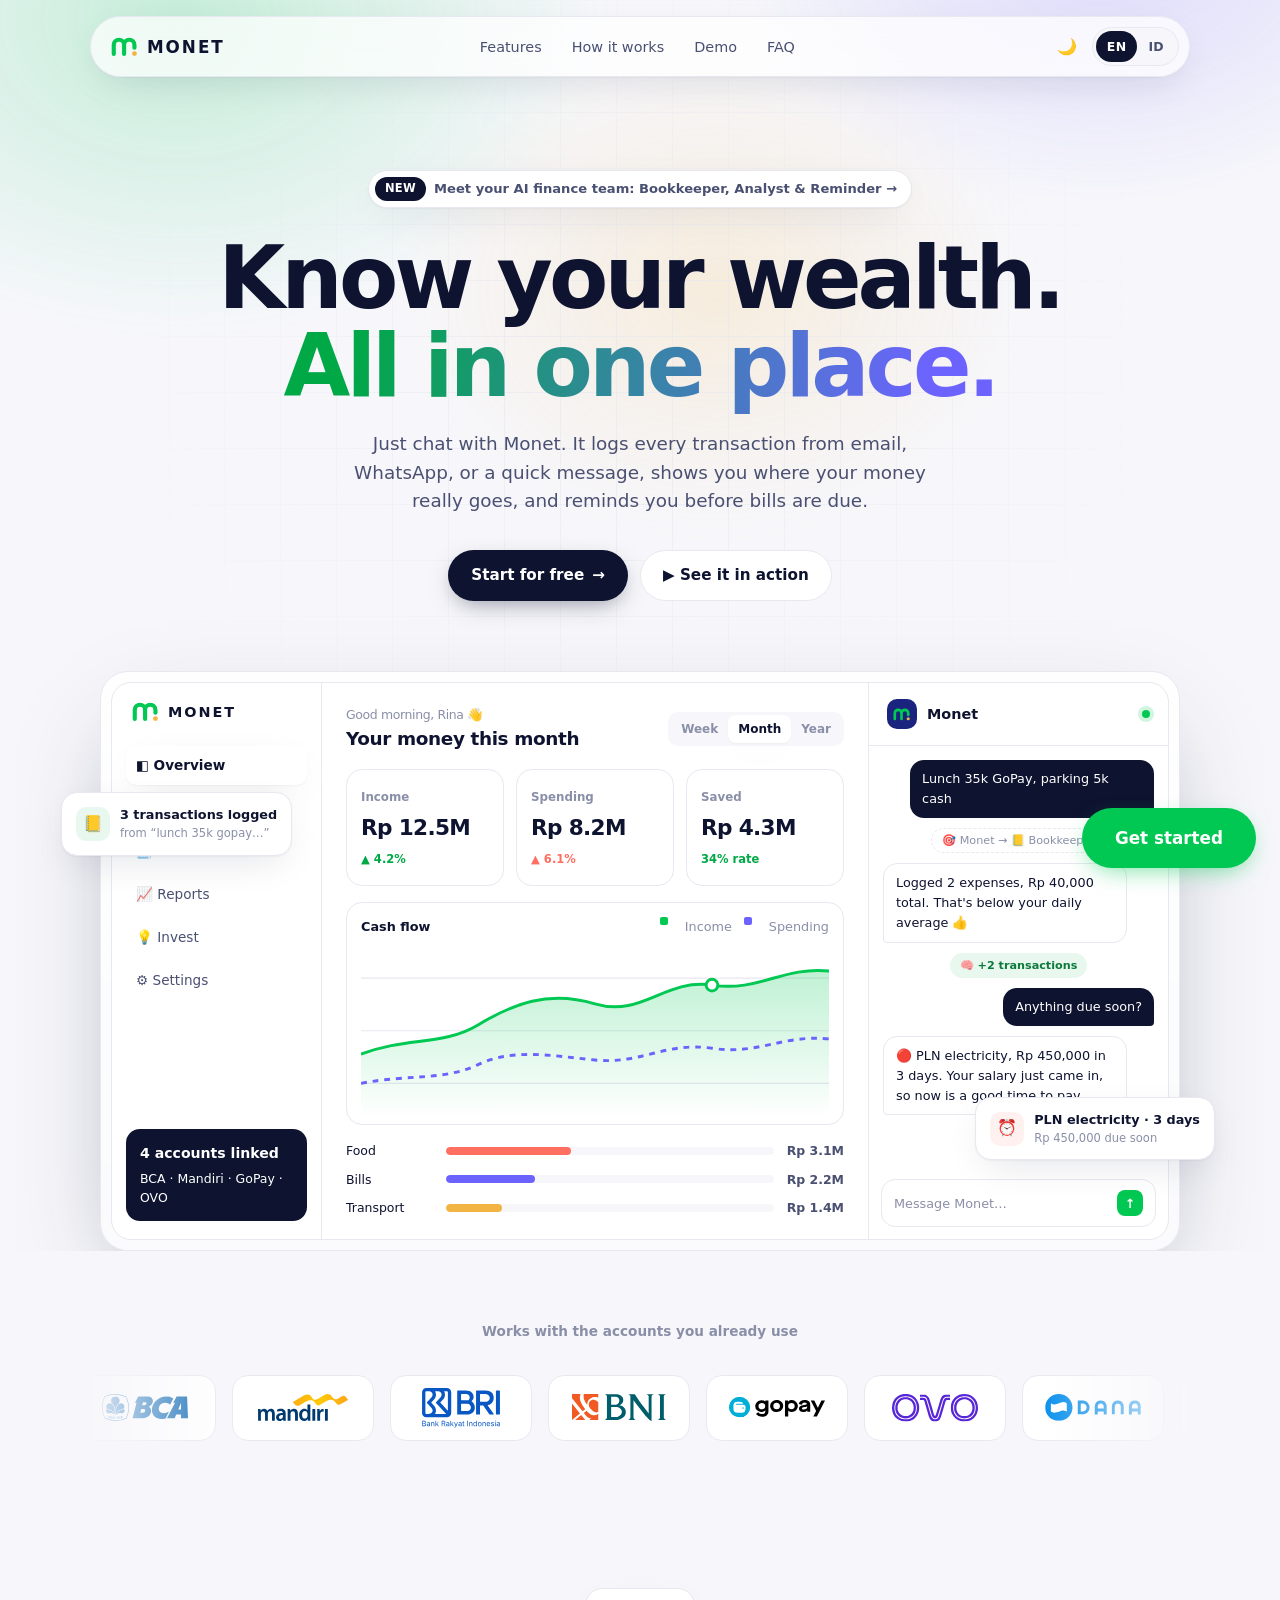
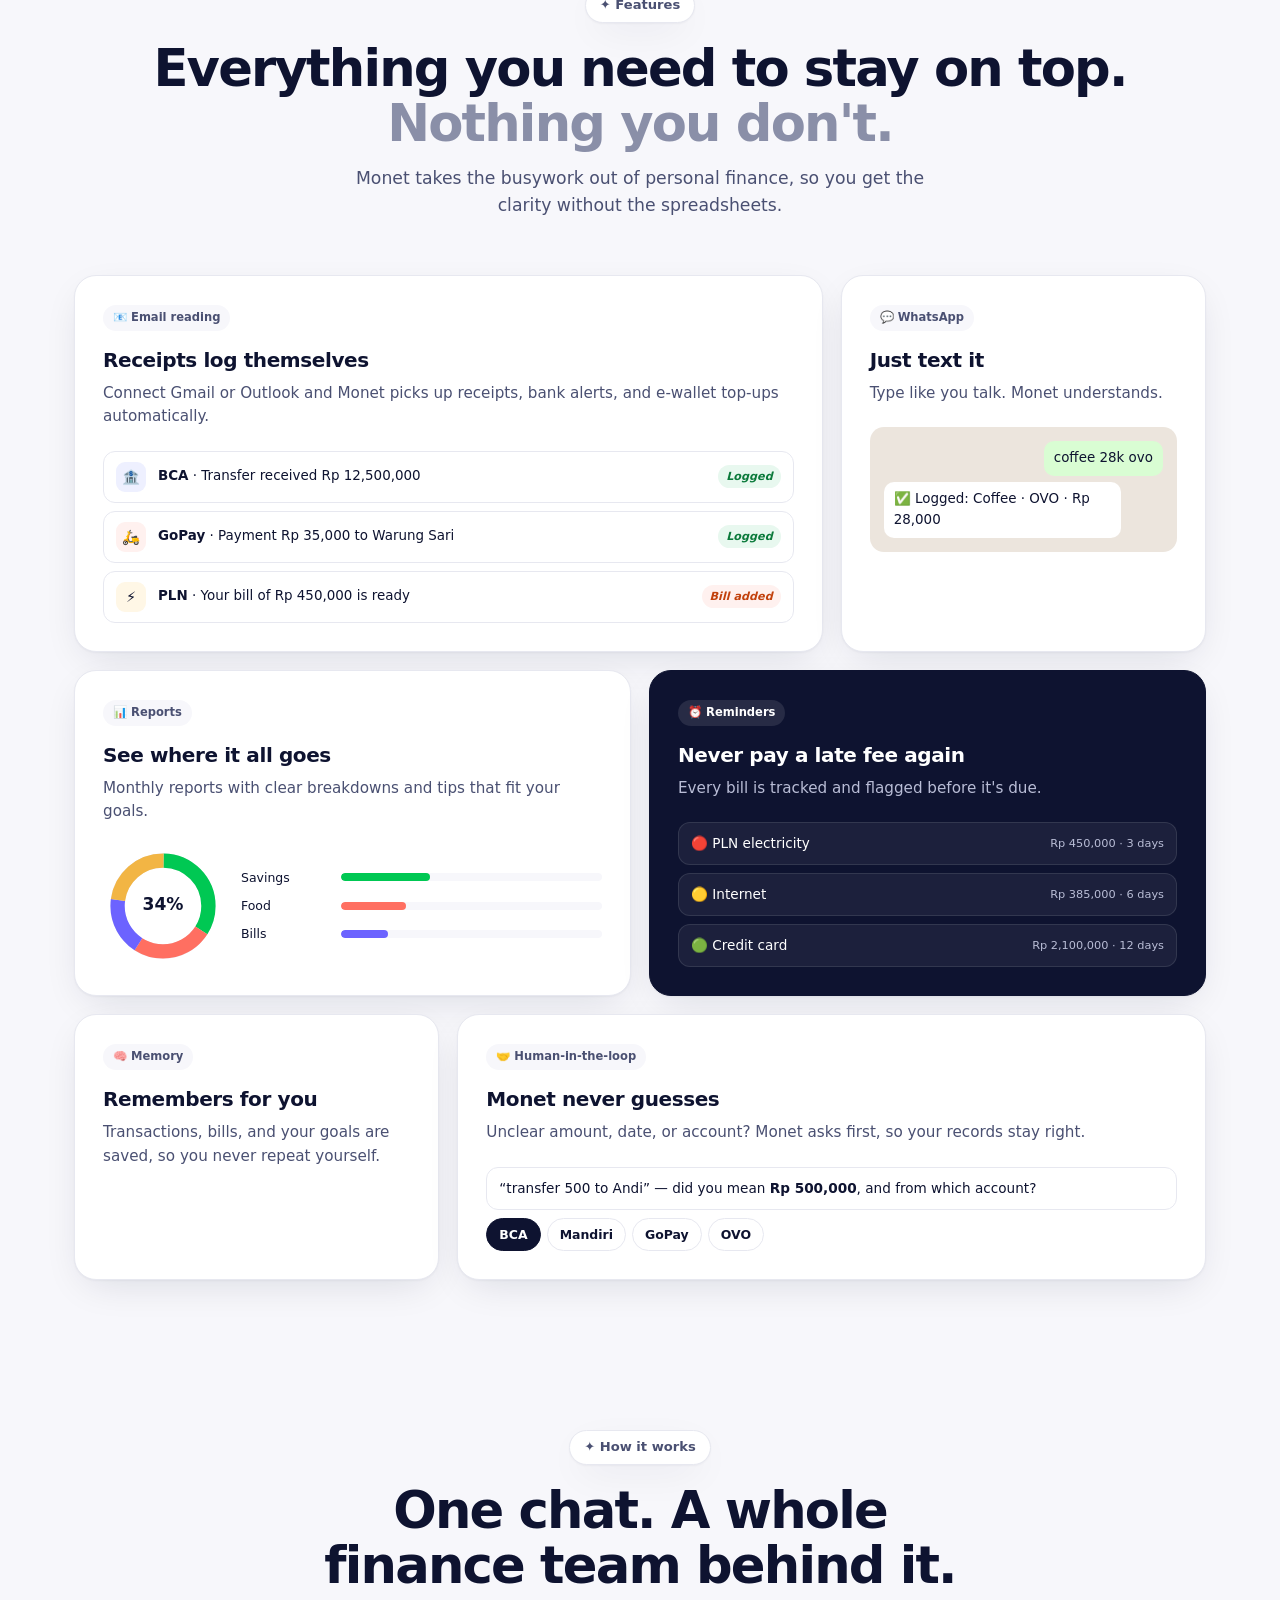
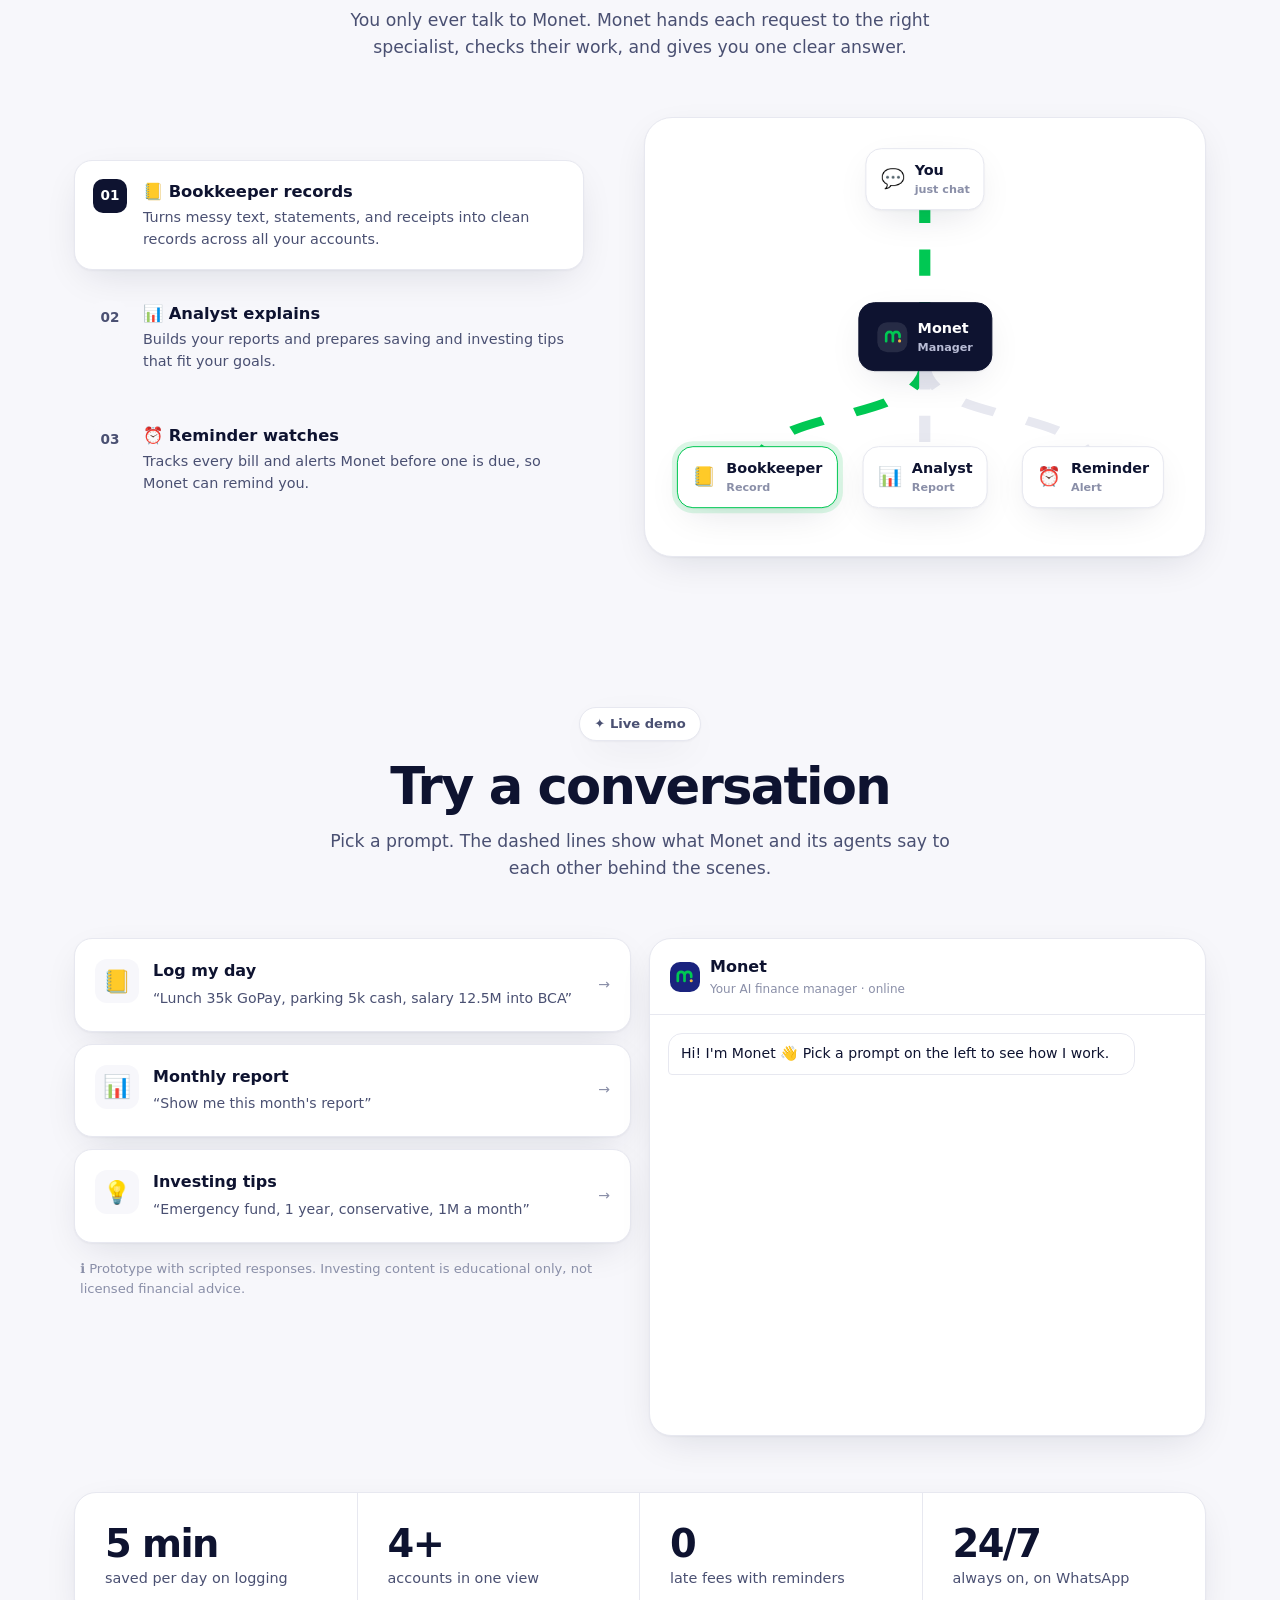
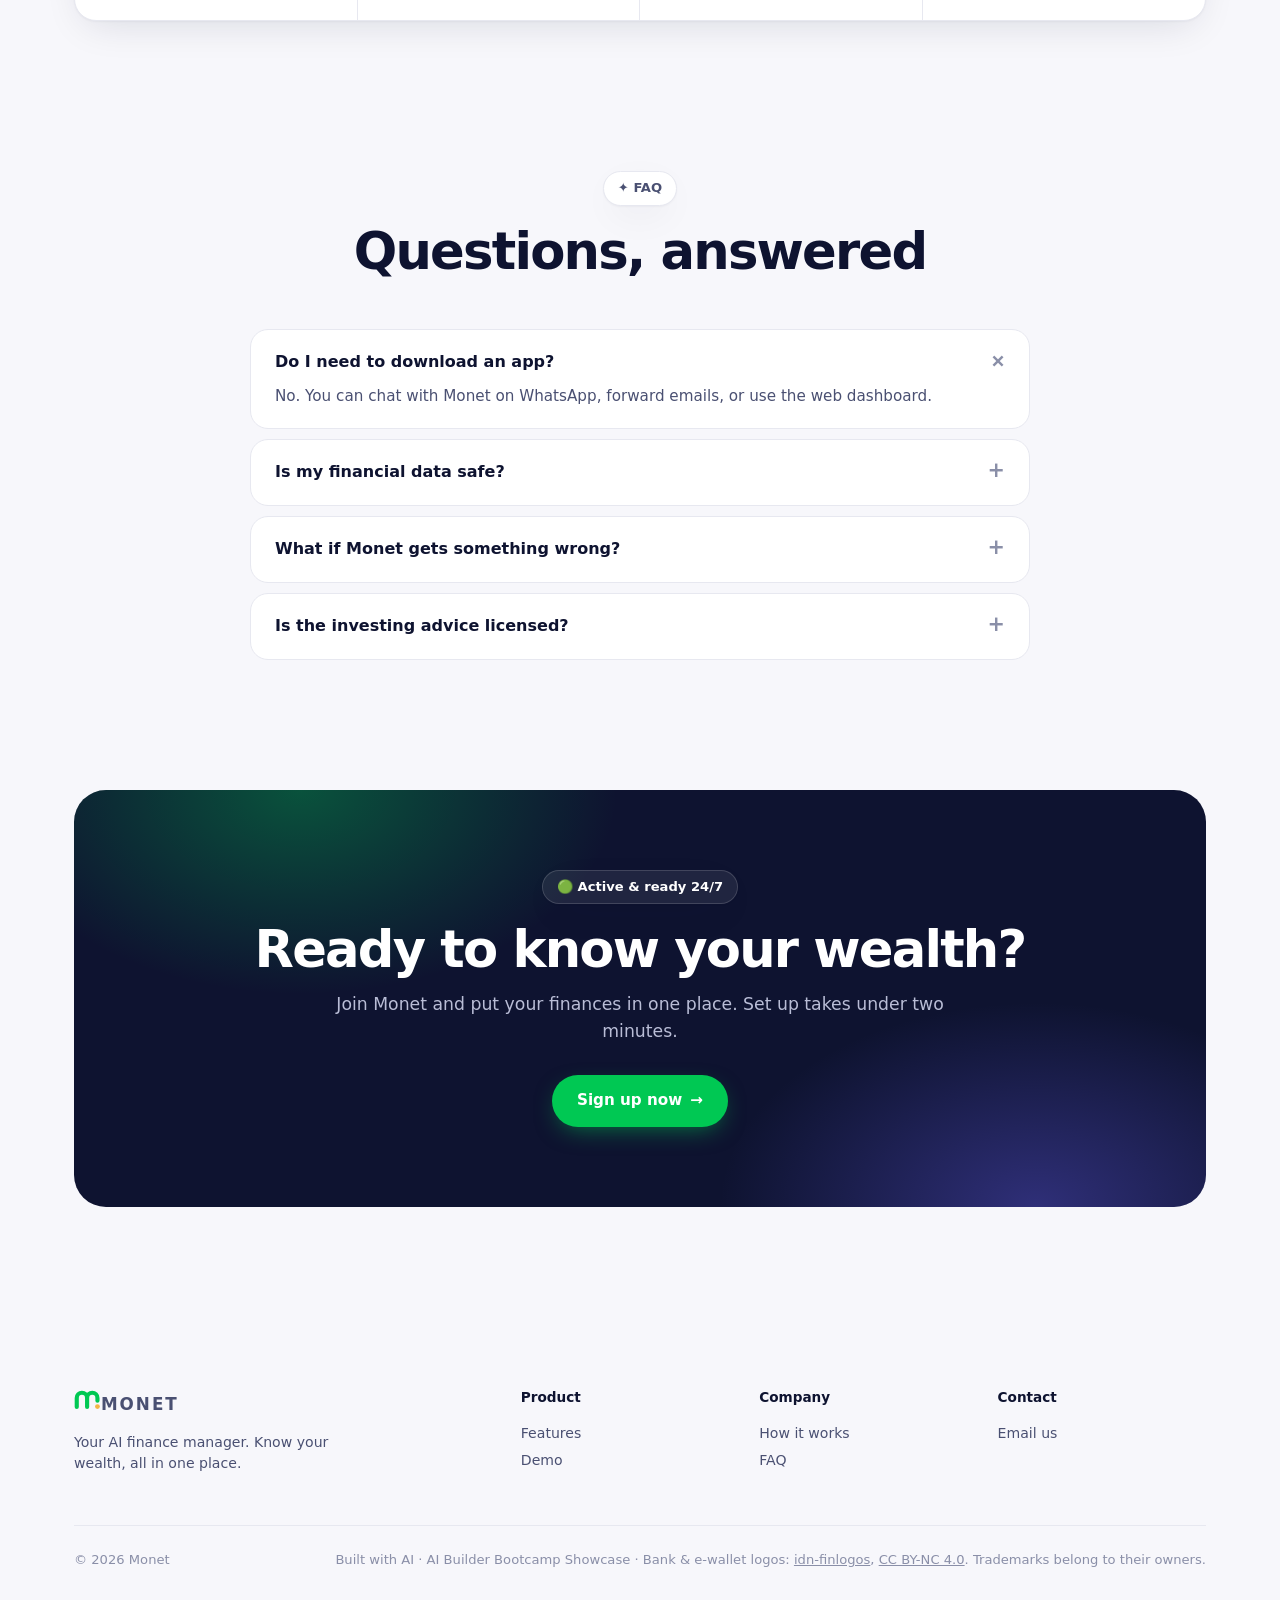
==== index.html @ 68db94c1 "Bigger, higher Get started button with a stronger pulse and a hop Co-Authored-By: Claude Opus 5.5 <n" ====
<!DOCTYPE html>
<html lang="en">
<head>
<meta charset="UTF-8">
<meta name="viewport" content="width=device-width, initial-scale=1">
<title>Monet – Your AI finance manager</title>
<script>
  window.va = window.va || function () { (window.vaq = window.vaq || []).push(arguments); };
</script>
<script defer src="/_vercel/insights/script.js"></script>
<script>try{if(localStorage.getItem("monet-theme")==="dark")document.documentElement.dataset.theme="dark"}catch(e){}</script>
<style>
:root{
  --ink:#0E1330;--ink2:#4A5072;--muted:#8A8FA8;--line:#E7E8F0;--bg:#F7F7FB;--white:#fff;
  --navy:#1A237E;--green:#00C853;--green2:#00A846;--gold:#F2B544;--coral:#FF6F61;--violet:#6C63FF;
  --solid:#0E1330;--on-solid:#fff;--deep:#0E1330;--deep-line:#0E1330;--soft:var(--soft);--okbg:#E8F8EF;--oktx:#0B7A3B;--glass:rgba(255,255,255,.72);--glass2:rgba(255,255,255,.85);--hover:rgba(255,255,255,.6);--mockbg:linear-gradient(180deg,rgba(255,255,255,.9),rgba(255,255,255,.5));
  --r:22px;--sh:0 1px 2px rgba(14,19,48,.04),0 12px 40px -12px rgba(14,19,48,.14);
}
*{box-sizing:border-box;margin:0;padding:0}
html{scroll-behavior:smooth}
body{font-family:Inter,system-ui,-apple-system,"Segoe UI",Roboto,Arial,sans-serif;background:var(--bg);color:var(--ink);line-height:1.55;-webkit-font-smoothing:antialiased}
a{color:inherit;text-decoration:none}
.wrap{max-width:1180px;margin:0 auto;padding:0 24px}
section{padding:110px 0}
.eyebrow{display:inline-flex;align-items:center;gap:8px;padding:6px 14px 6px 6px;border:1px solid var(--line);background:var(--white);border-radius:999px;font-size:.82rem;font-weight:600;color:var(--ink2);box-shadow:var(--sh)}
.eyebrow b{background:var(--solid);color:var(--on-solid);border-radius:999px;padding:3px 10px;font-size:.72rem;letter-spacing:.3px}
.eyebrow.plain{padding:6px 14px}
.h2{font-size:clamp(2rem,4.2vw,3.2rem);line-height:1.08;letter-spacing:-.035em;font-weight:700;margin:18px 0 14px}
.h2 em{font-style:normal;color:var(--muted)}
.lead{color:var(--ink2);font-size:1.08rem;max-width:620px}
.center{text-align:center}.center .lead{margin:0 auto}
.btn{display:inline-flex;align-items:center;gap:8px;padding:13px 22px;border-radius:999px;font-weight:600;font-size:.95rem;border:1px solid transparent;cursor:pointer;transition:transform .15s,box-shadow .15s,background .15s}
.btn:hover{transform:translateY(-1px)}
.btn.dark{background:var(--solid);color:var(--on-solid);box-shadow:0 8px 24px -8px rgba(14,19,48,.5)}
.btn.green{background:var(--green);color:#fff;box-shadow:0 8px 24px -8px rgba(0,200,83,.6)}
.btn.ghost{background:var(--white);border-color:var(--line);color:var(--ink)}
.btn .ar{transition:transform .15s}.btn:hover .ar{transform:translateX(3px)}

/* nav */
.nav{position:fixed;top:16px;left:50%;transform:translateX(-50%);z-index:50;width:min(1100px,calc(100% - 32px));display:flex;align-items:center;justify-content:space-between;padding:10px 10px 10px 20px;background:var(--glass);backdrop-filter:blur(14px);-webkit-backdrop-filter:blur(14px);border:1px solid var(--line);border-radius:999px;box-shadow:var(--sh)}
.logo{display:flex;align-items:center;gap:9px;font-weight:800;letter-spacing:2px;font-size:1.05rem}
.logo svg{height:20px;width:auto}
.nav .links{display:flex;gap:30px;font-size:.9rem;font-weight:500;color:var(--ink2)}
.nav .links a:hover{color:var(--ink)}
.nav .right{display:flex;gap:8px;align-items:center}
.menu-btn{display:none;width:40px;height:40px;border-radius:50%;border:1px solid var(--line);background:var(--white);font-size:1.05rem;cursor:pointer;color:var(--ink)}
/* "Get started" floats: bottom right on larger screens, bottom centre on phones */
.getfix{position:fixed;right:24px;bottom:32px;z-index:50}
.getfix .btn{padding:16px 32px;font-size:1.05rem;font-weight:700;animation:pulse 1.8s ease-out infinite,nudge 3.6s ease-in-out infinite}
.getfix .btn:hover{animation-play-state:paused}
/* strong green ring that grows and fades, plus a small "hop" every few seconds */
@keyframes pulse{0%{box-shadow:0 10px 28px -8px rgba(0,200,83,.7),0 0 0 0 rgba(0,200,83,.7)}70%{box-shadow:0 10px 28px -8px rgba(0,200,83,.7),0 0 0 24px rgba(0,200,83,0)}100%{box-shadow:0 10px 28px -8px rgba(0,200,83,.7),0 0 0 0 rgba(0,200,83,0)}}
@keyframes nudge{0%,70%,100%{transform:translateY(0) scale(1)}78%{transform:translateY(-6px) scale(1.06)}86%{transform:translateY(0) scale(1)}92%{transform:translateY(-3px) scale(1.03)}}
@media(prefers-reduced-motion:reduce){.getfix .btn{animation:none}}
.lang{display:flex;background:var(--bg);border:1px solid var(--line);border-radius:999px;padding:3px}
.lang button{border:0;background:none;font:inherit;font-size:.78rem;font-weight:700;letter-spacing:.3px;padding:6px 11px;border-radius:999px;cursor:pointer;color:var(--ink2)}
.lang button[aria-pressed="true"]{background:var(--solid);color:var(--on-solid)}
/* buttons hold both labels, so EN and ID buttons are the same size */
.dual{display:inline-grid}
.dual>span{grid-area:1/1;display:inline-flex;align-items:center;justify-content:center;gap:8px}
html[lang="en"] .dual .l-id,html[lang="id"] .dual .l-en{visibility:hidden}

/* hero */
.hero{position:relative;padding:170px 0 0;overflow:hidden;text-align:center}
.hero:before{content:"";position:absolute;inset:-20% -10% auto;height:900px;background:
  radial-gradient(40% 50% at 20% 30%,rgba(0,200,83,.20),transparent 70%),
  radial-gradient(35% 45% at 80% 20%,rgba(108,99,255,.20),transparent 70%),
  radial-gradient(30% 40% at 55% 60%,rgba(242,181,68,.16),transparent 70%);filter:blur(10px);z-index:-1}
.hero:after{content:"";position:absolute;inset:0;z-index:-1;background-image:linear-gradient(var(--line) 1px,transparent 1px),linear-gradient(90deg,var(--line) 1px,transparent 1px);background-size:56px 56px;mask-image:radial-gradient(60% 50% at 50% 30%,#000 20%,transparent 75%);-webkit-mask-image:radial-gradient(60% 50% at 50% 30%,#000 20%,transparent 75%);opacity:.6}
.hero h1{font-size:clamp(2.6rem,7vw,5.4rem);line-height:1.02;letter-spacing:-.045em;font-weight:750;max-width:920px;margin:26px auto 20px}
.hero h1 .grad{background:linear-gradient(100deg,var(--green2) 10%,var(--violet) 90%);-webkit-background-clip:text;background-clip:text;color:transparent}
.hero .lead{margin:0 auto 34px;font-size:1.15rem}
.hero .ctas{display:flex;gap:12px;justify-content:center;flex-wrap:wrap}

/* product mockup */
.mock{position:relative;margin:70px auto 0;max-width:1080px;padding:10px;border-radius:28px;background:var(--mockbg);border:1px solid var(--line);box-shadow:0 40px 100px -30px rgba(14,19,48,.35)}
.app{display:grid;grid-template-columns:210px 1fr 300px;min-height:520px;border-radius:20px;overflow:hidden;background:var(--white);border:1px solid var(--line);text-align:left}
.side{background:var(--soft);border-right:1px solid var(--line);padding:18px 14px;display:flex;flex-direction:column;gap:4px;font-size:.85rem}
.side .logo{font-size:.9rem;margin:0 6px 18px}
.side a{display:flex;gap:10px;align-items:center;padding:9px 10px;border-radius:10px;color:var(--ink2);font-weight:500}
.side a.on{background:var(--white);color:var(--ink);box-shadow:var(--sh);font-weight:600}
.side .sp{flex:1}
.side .pro{background:var(--deep);color:#fff;border-radius:14px;padding:14px;font-size:.78rem}
.side .pro b{display:block;font-size:.88rem;margin-bottom:4px}
.main{padding:22px 24px;display:flex;flex-direction:column;gap:16px;min-width:0}
.topbar{display:flex;justify-content:space-between;align-items:center}
.topbar h3{font-size:1.15rem;letter-spacing:-.02em}
.topbar small{color:var(--muted);display:block;font-weight:500;font-size:.78rem}
.seg{display:flex;background:var(--bg);border-radius:10px;padding:3px;font-size:.75rem;font-weight:600}
.seg span{padding:5px 10px;border-radius:8px;color:var(--muted)}.seg span.on{background:var(--white);color:var(--ink);box-shadow:var(--sh)}
.kpis{display:grid;grid-template-columns:repeat(3,1fr);gap:12px}
.kpi{border:1px solid var(--line);border-radius:16px;padding:14px}
.kpi small{color:var(--muted);font-size:.74rem;font-weight:600}
.kpi b{display:block;font-size:1.35rem;letter-spacing:-.03em;margin:2px 0}
.kpi .d{font-size:.72rem;font-weight:700;color:var(--green2)}.kpi .d.dn{color:var(--coral)}
.chart{border:1px solid var(--line);border-radius:16px;padding:14px 14px 6px;flex:1;display:flex;flex-direction:column}
.chart .hd{display:flex;justify-content:space-between;font-size:.8rem;font-weight:600;margin-bottom:6px}
.chart .hd span{color:var(--muted);font-weight:500;display:flex;gap:12px}
.chart .hd span i{display:inline-block;width:8px;height:8px;border-radius:2px;margin-right:5px;vertical-align:middle}
.chart svg{width:100%;flex:1;min-height:170px}
.bars{display:flex;flex-direction:column;gap:9px}
.bar{display:grid;grid-template-columns:90px 1fr 60px;align-items:center;gap:10px;font-size:.78rem}
.bar u{display:block;height:8px;border-radius:99px;background:var(--bg);overflow:hidden}
.bar u i{display:block;height:100%;border-radius:99px}
.bar em{font-style:normal;text-align:right;color:var(--ink2);font-weight:600}
.rail{border-left:1px solid var(--line);display:flex;flex-direction:column;background:var(--soft)}
.rail .hd{padding:16px 18px;border-bottom:1px solid var(--line);display:flex;align-items:center;gap:10px;font-weight:700;font-size:.9rem}
.rail .hd .dot{width:8px;height:8px;border-radius:50%;background:var(--green);box-shadow:0 0 0 4px rgba(0,200,83,.18);margin-left:auto}
.av{width:30px;height:30px;border-radius:10px;background:var(--navy);display:grid;place-items:center;flex:none}
.av svg{height:13px}
.feed{flex:1;padding:14px;display:flex;flex-direction:column;gap:10px;font-size:.8rem;overflow:hidden}
.bub{padding:9px 12px;border-radius:14px;max-width:90%}
.bub.me{align-self:flex-end;background:var(--solid);color:var(--on-solid);border-bottom-right-radius:4px}
.bub.bot{background:var(--white);border:1px solid var(--line);border-bottom-left-radius:4px}
.bub.sys{align-self:center;font-size:.7rem;color:var(--muted);border:1px dashed var(--line);border-radius:99px;padding:3px 10px}
.bub.mem{align-self:center;font-size:.7rem;background:var(--okbg);color:var(--oktx);font-weight:700;border-radius:99px;padding:4px 10px}
.compose{margin:12px;padding:10px 12px;border:1px solid var(--line);border-radius:14px;background:var(--white);color:var(--muted);font-size:.8rem;display:flex;justify-content:space-between;align-items:center}
.compose b{width:26px;height:26px;border-radius:8px;background:var(--green);color:#fff;display:grid;place-items:center}
.float{position:absolute;background:var(--white);border:1px solid var(--line);border-radius:16px;box-shadow:var(--sh);padding:12px 14px;font-size:.8rem;display:flex;gap:10px;align-items:center;text-align:left;animation:bob 5s ease-in-out infinite}
.float .ic{width:34px;height:34px;border-radius:10px;display:grid;place-items:center;font-size:1rem}
.float small{display:block;color:var(--muted);font-size:.72rem}
.f1{left:-40px;top:120px}.f2{right:-36px;bottom:90px;animation-delay:-2.5s}
@keyframes bob{0%,100%{transform:translateY(0)}50%{transform:translateY(-10px)}}

/* logos */
.logos{padding:70px 0 20px;text-align:center}
.logos p{color:var(--muted);font-size:.85rem;font-weight:600;margin-bottom:22px}
.marq{padding:10px 0;overflow:hidden;mask-image:linear-gradient(90deg,transparent,#000 15%,#000 85%,transparent);-webkit-mask-image:linear-gradient(90deg,transparent,#000 15%,#000 85%,transparent)}
.marq div{display:inline-flex;align-items:center;gap:64px;padding-right:64px;white-space:nowrap;animation:mq 30s linear infinite}
.marq img{height:28px;width:auto;flex:none;opacity:.85;transition:opacity .2s}.marq img:hover{opacity:1}
.marq img.tall{height:40px}
/* every logo on the same size tile: white in light mode, soft light in dark mode, so full-colour logos stay readable */
.marq div{gap:16px;padding-right:16px}
.marq img{box-sizing:content-box;width:96px;object-fit:contain;padding:18px 22px;background:var(--white);border:1px solid var(--line);border-radius:16px;opacity:1}
.marq img.tall{padding:12px 22px}
html[data-theme="dark"] .marq img{background:#EEF0F7;border-color:#EEF0F7}
@keyframes mq{to{transform:translateX(-50%)}}

/* bento */
.bento{display:grid;grid-template-columns:repeat(6,1fr);gap:18px;margin-top:56px}
.card{background:var(--white);border:1px solid var(--line);border-radius:var(--r);padding:28px;box-shadow:var(--sh);position:relative;overflow:hidden}
.card h3{font-size:1.25rem;letter-spacing:-.02em;margin-bottom:6px}
.card p{color:var(--ink2);font-size:.95rem}
.card .pill{display:inline-block;font-size:.72rem;font-weight:700;padding:4px 10px;border-radius:99px;background:var(--bg);color:var(--ink2);margin-bottom:14px}
.c4{grid-column:span 4}.c2{grid-column:span 2}.c3{grid-column:span 3}
.card.dark{background:var(--deep);color:#fff;border-color:var(--deep-line)}.card.dark p{color:#B9BDD6}.card.dark .pill{background:rgba(255,255,255,.1);color:#fff}
.vis{margin-top:22px}
.inbox{display:flex;flex-direction:column;gap:8px}
.mail{display:flex;align-items:center;gap:12px;padding:10px 12px;border:1px solid var(--line);border-radius:12px;font-size:.84rem;background:var(--soft)}
.mail .ic{width:30px;height:30px;border-radius:9px;display:grid;place-items:center;flex:none;font-size:.9rem}
.mail span{flex:1;min-width:0;overflow:hidden;text-overflow:ellipsis;white-space:nowrap}
.mail .tg{font-size:.7rem;font-weight:700;padding:3px 8px;border-radius:99px;background:var(--okbg);color:var(--oktx);flex:none}
.wa{background:#ECE5DD;border-radius:14px;padding:14px;display:flex;flex-direction:column;gap:6px;font-size:.84rem;color:var(--ink)}
.wa div{background:var(--white);padding:7px 10px;border-radius:10px;max-width:85%}
.wa .o{align-self:flex-end;background:#D9FDD3}
.ring{display:flex;align-items:center;gap:18px}
.ring svg{width:120px;height:120px;flex:none}
.rem{display:flex;flex-direction:column;gap:8px}
.rem div{display:flex;justify-content:space-between;align-items:center;padding:10px 12px;border-radius:12px;background:rgba(255,255,255,.06);border:1px solid rgba(255,255,255,.1);font-size:.85rem}
.rem small{color:#B9BDD6}
.ask{display:flex;flex-direction:column;gap:8px}
.ask .q{padding:10px 12px;border-radius:12px;border:1px solid var(--line);font-size:.85rem;background:var(--soft)}
.ask .opts{display:flex;gap:6px;flex-wrap:wrap}
.ask .opts span{font-size:.78rem;font-weight:600;padding:6px 12px;border-radius:99px;border:1px solid var(--line)}
.ask .opts span.on{background:var(--solid);color:var(--on-solid);border-color:var(--solid)}

/* team / steps */
.team{display:grid;grid-template-columns:1fr 1.1fr;gap:60px;align-items:center;margin-top:56px}
.steps{display:flex;flex-direction:column;gap:12px}
.step{display:flex;gap:16px;padding:18px;border-radius:18px;border:1px solid transparent;cursor:pointer;transition:all .2s}
.step:hover{background:var(--hover)}
.step.on{background:var(--white);border-color:var(--line);box-shadow:var(--sh)}
.step .n{width:34px;height:34px;border-radius:10px;background:var(--bg);display:grid;place-items:center;font-weight:700;font-size:.85rem;flex:none;color:var(--ink2)}
.step.on .n{background:var(--solid);color:var(--on-solid)}
.step h4{font-size:1.02rem;margin-bottom:2px}
.step p{font-size:.9rem;color:var(--ink2)}
.org{position:relative;background:var(--white);border:1px solid var(--line);border-radius:28px;padding:36px;box-shadow:var(--sh);min-height:440px}
.org svg.lines{position:absolute;inset:0;width:100%;height:100%;pointer-events:none}
.org .lines path{stroke:var(--line);stroke-width:2;fill:none;stroke-dasharray:6 6}
.org .lines path.hot{stroke:var(--green);animation:dash 1s linear infinite}
@keyframes dash{to{stroke-dashoffset:-24}}
.nd{position:absolute;transform:translate(-50%,-50%);display:flex;align-items:center;gap:10px;background:var(--white);border:1px solid var(--line);border-radius:16px;padding:10px 14px;box-shadow:var(--sh);font-weight:700;font-size:.9rem;white-space:nowrap;transition:all .25s}
.nd small{display:block;font-size:.7rem;color:var(--muted);font-weight:600}
.nd .e{font-size:1.2rem}
.nd.boss{background:var(--deep);color:#fff;border-color:var(--deep-line);padding:14px 18px}
.nd.boss small{color:#B9BDD6}
.nd.hot{border-color:var(--green);box-shadow:0 0 0 5px rgba(0,200,83,.14),var(--sh)}
.org .msg{position:absolute;left:50%;bottom:22px;transform:translateX(-50%);font-size:.8rem;color:var(--ink2);background:var(--bg);border-radius:99px;padding:6px 14px;white-space:nowrap}

/* demo */
.demo{display:grid;grid-template-columns:1fr 1fr;gap:18px;margin-top:56px}
.chat{background:var(--white);border:1px solid var(--line);border-radius:var(--r);box-shadow:var(--sh);display:flex;flex-direction:column;overflow:hidden}
.chat .hd{padding:16px 20px;border-bottom:1px solid var(--line);display:flex;align-items:center;gap:10px;font-weight:700}
.chat .hd small{display:block;font-weight:500;color:var(--muted);font-size:.75rem}
#msgs{height:420px;overflow-y:auto;padding:18px;display:flex;flex-direction:column;gap:10px;font-size:.88rem;background:var(--soft)}
#msgs .bub{animation:in .3s}
@keyframes in{from{opacity:0;transform:translateY(6px)}}
.typing span{display:inline-block;width:6px;height:6px;margin:0 2px;border-radius:50%;background:var(--muted);animation:b 1s infinite}
.typing span:nth-child(2){animation-delay:.15s}.typing span:nth-child(3){animation-delay:.3s}
@keyframes b{50%{transform:translateY(-5px)}}
.prompts{display:flex;flex-direction:column;gap:12px}
.prompt{text-align:left;background:var(--white);border:1px solid var(--line);border-radius:18px;padding:20px;cursor:pointer;font:inherit;color:inherit;display:flex;gap:14px;align-items:flex-start;transition:all .2s;box-shadow:var(--sh)}
.prompt:hover:not(:disabled){border-color:var(--ink);transform:translateY(-2px)}
.prompt:disabled{opacity:.55;cursor:wait}
.prompt .e{font-size:1.4rem;width:44px;height:44px;border-radius:12px;background:var(--bg);display:grid;place-items:center;flex:none}
.prompt b{display:block;font-size:1rem;margin-bottom:2px}
.prompt span{font-size:.88rem;color:var(--ink2)}
.prompt .ar{margin-left:auto;align-self:center;color:var(--muted)}
.note{font-size:.82rem;color:var(--muted);padding:4px 6px}

/* stats */
.stats{display:grid;grid-template-columns:repeat(4,1fr);border:1px solid var(--line);border-radius:var(--r);background:var(--white);box-shadow:var(--sh);margin-top:56px}
.stats div{padding:30px;border-right:1px solid var(--line)}.stats div:last-child{border:0}
.stats b{display:block;font-size:2.4rem;letter-spacing:-.04em;line-height:1.1}
.stats span{color:var(--ink2);font-size:.9rem}

.faq{max-width:780px;margin:50px auto 0;display:flex;flex-direction:column;gap:10px}
/* faq */
details{background:var(--white);border:1px solid var(--line);border-radius:18px;padding:20px 24px}
summary{cursor:pointer;font-weight:600;list-style:none;display:flex;justify-content:space-between;gap:20px}
summary::-webkit-details-marker{display:none}
summary:after{content:"+";font-size:1.3rem;line-height:1;color:var(--muted);transition:transform .2s}
details[open] summary:after{transform:rotate(45deg)}
details p{color:var(--ink2);margin-top:10px;font-size:.95rem}

/* cta */
.cta{position:relative;background:var(--deep);color:#fff;border-radius:32px;padding:80px 40px;text-align:center;overflow:hidden}
.cta:before{content:"";position:absolute;inset:0;background:radial-gradient(40% 70% at 20% 0%,rgba(0,200,83,.35),transparent 70%),radial-gradient(40% 70% at 85% 100%,rgba(108,99,255,.35),transparent 70%)}
.cta>*{position:relative}
.cta .h2{color:#fff}.cta .lead{color:#B9BDD6;margin:0 auto 30px}
footer{padding:70px 0 40px;font-size:.88rem;color:var(--ink2)}
.foot{display:grid;grid-template-columns:2fr 1fr 1fr 1fr;gap:30px}
.foot h5{color:var(--ink);font-size:.85rem;margin-bottom:12px}
.foot a{display:block;padding:3px 0}.foot a:hover{color:var(--ink)}
.copy{margin-top:50px;padding-top:24px;border-top:1px solid var(--line);display:flex;justify-content:space-between;color:var(--muted);font-size:.82rem}

.rv{opacity:0;transform:translateY(18px);transition:opacity .7s ease,transform .7s ease}
.rv.in{opacity:1;transform:none}

@media(max-width:1000px){
  .app{grid-template-columns:1fr 280px}.side{display:none}
  .team{grid-template-columns:1fr}
  .mock{display:flex;flex-wrap:wrap;gap:10px}.mock .app{flex:1 1 100%}
  .float{position:static;animation:none;flex:1 1 220px}
  .c4,.c2,.c3{grid-column:span 6}
  .stats{grid-template-columns:1fr 1fr}.stats div:nth-child(2){border-right:0}.stats div:nth-child(-n+2){border-bottom:1px solid var(--line)}
}
@media(max-width:760px){
  section{padding:80px 0}
  .nav{padding-left:16px}
  .nav .links{display:none}
  .menu-btn{display:grid;place-items:center}
  .nav.open{border-radius:26px}
  .nav.open .links{display:flex;flex-direction:column;gap:0;position:absolute;top:calc(100% + 8px);left:0;right:0;padding:8px;background:var(--white);border:1px solid var(--line);border-radius:22px;box-shadow:var(--sh);font-size:1rem}
  .nav.open .links a{padding:12px 14px;border-radius:14px}
  .nav.open .links a:active{background:var(--bg)}
  .app{grid-template-columns:1fr}.rail{border-left:0;border-top:1px solid var(--line)}
  .kpis{gap:8px}.kpi{padding:10px}.kpi b{font-size:1rem}.kpi small,.kpi .d{font-size:.68rem}
  .main{padding:16px}
  .mail span{white-space:normal}
  .demo{grid-template-columns:1fr}
  .org{min-height:520px;padding:20px}
  .team{margin-top:32px}
  .nd{flex-direction:column;gap:2px;padding:8px 10px;text-align:center;font-size:.8rem}
  .nd.boss{padding:10px 16px}
  footer{padding-bottom:130px}
  .getfix{left:0;right:0;bottom:28px;display:flex;justify-content:center;pointer-events:none}
  .getfix .btn{pointer-events:auto}
  .nav .right{gap:6px}
  .foot{grid-template-columns:1fr 1fr}
  .copy{flex-direction:column;gap:6px}
  .ring{flex-direction:column;align-items:flex-start}
  .ring>.bars{align-self:stretch}
  .ring>svg{align-self:center}
}
/* menu links land on each heading at the same spot as Features (sections after it have less top padding) */
section[id]{scroll-margin-top:70px}
#features{scroll-margin-top:0}
#signup{scroll-margin-top:90px}
@media(max-width:760px){section[id]{scroll-margin-top:60px}#features{scroll-margin-top:20px}#signup{scroll-margin-top:80px}}
.theme-btn{width:34px;height:34px;border-radius:50%;border:0;background:none;cursor:pointer;font-size:1rem;display:grid;place-items:center}
.theme-btn:hover{background:var(--bg)}

/* dark mode: same layout, darker tokens */
html[data-theme="dark"]{
  color-scheme:dark;
  --ink:#EEF0FA;--ink2:#B4B8CF;--muted:#8A8FA8;--line:#272C47;--bg:#0A0D1C;--white:#13172D;
  --solid:#EEF0FA;--on-solid:#0E1330;--deep:#1C2140;--deep-line:#2E3456;--soft:#0F1326;
  --okbg:rgba(0,200,83,.16);--oktx:#5BE38F;
  --glass:rgba(19,23,45,.72);--glass2:rgba(19,23,45,.88);--hover:rgba(255,255,255,.04);
  --mockbg:linear-gradient(180deg,rgba(255,255,255,.06),rgba(255,255,255,.02));
  --sh:0 1px 2px rgba(0,0,0,.3),0 12px 40px -12px rgba(0,0,0,.6);
}
html[data-theme="dark"] .btn.dark{box-shadow:0 8px 24px -8px rgba(0,0,0,.6)}
html[data-theme="dark"] .wa{background:#0B141A}
html[data-theme="dark"] .wa div{background:#202C33;color:#E9EDEF}
html[data-theme="dark"] .wa .o{background:#005C4B}
html[data-theme="dark"] .mail .ic,html[data-theme="dark"] .float .ic{background:var(--bg)!important}
html[data-theme="dark"] .mail .tg[style]{background:rgba(255,111,97,.16)!important;color:#FF9A8F!important}
</style>
</head>
<body>
<svg width="0" height="0" style="position:absolute" aria-hidden="true">
  <defs>
    <g id="mk">
      <g transform="translate(0,-5)" fill="none" stroke="#00C853" stroke-width="12" stroke-linecap="round" stroke-linejoin="round">
        <path d="M30 84V58A15 15 0 0 1 60 58V84M60 58A15 15 0 0 1 90 58V66"/>
      </g>
      <circle cx="90" cy="78" r="7" fill="#F2B544"/>
    </g>
  </defs>
</svg>

<nav class="nav">
  <a class="logo" href="#top"><svg viewBox="22 30 78 58" role="img" aria-label="Monet logo"><use href="#mk"/></svg>MONET</a>
  <div class="links"><a href="#features" data-i="nFeat">Features</a><a href="#team" data-i="nHow">How it works</a><a href="#demo" data-i="nDemo">Demo</a><a href="#faq">FAQ</a></div>
  <div class="right">
    <button type="button" class="theme-btn" aria-pressed="false" aria-label="Dark mode">🌙</button>
    <div class="lang" role="group" aria-label="Language"><button type="button" data-lang="en" aria-pressed="true">EN</button><button type="button" data-lang="id" aria-pressed="false">ID</button></div>
    <button type="button" class="menu-btn" aria-label="Menu" aria-expanded="false">☰</button>
  </div>
</nav>
<div class="getfix"><a class="btn green" href="#signup" data-i="nStart">Get started</a></div>

<header class="hero" id="top"><div class="wrap">
  <span class="eyebrow"><b data-i="new">NEW</b> <span data-i="eyebrow">Meet your AI finance team: Bookkeeper, Analyst &amp; Reminder →</span></span>
  <h1 data-i="h1">Know your wealth.<br><span class="grad">All in one place.</span></h1>
  <p class="lead" data-i="heroLead">Just chat with Monet. It logs every transaction from email, WhatsApp, or a quick message, shows you where your money really goes, and reminds you before bills are due.</p>
  <div class="ctas"><a class="btn dark" href="#signup" data-i="ctaFree">Start for free <span class="ar">→</span></a><a class="btn ghost" href="#demo" data-i="ctaSee">▶ See it in action</a></div>
  <div class="mock rv">
    <div class="float f1"><div class="ic" style="background:#E8F8EF">📒</div><div data-i="f1"><b>3 transactions logged</b><small>from “lunch 35k gopay…”</small></div></div>
    <div class="float f2"><div class="ic" style="background:#FFF1EF">⏰</div><div data-i="f2"><b>PLN electricity · 3 days</b><small>Rp 450,000 due soon</small></div></div>
    <div class="app">
      <aside class="side">
        <div class="logo"><svg viewBox="22 30 78 58"><use href="#mk"/></svg>MONET</div>
        <a class="on" data-i="sOv">◧ Overview</a><a data-i="sTx">⇄ Transactions</a><a data-i="sBills">🧾 Bills</a><a data-i="sRep">📈 Reports</a><a data-i="sInv">💡 Invest</a><a data-i="sSet">⚙ Settings</a>
        <div class="sp"></div>
        <div class="pro"><b data-i="linked">4 accounts linked</b>BCA · Mandiri · GoPay · OVO</div>
      </aside>
      <div class="main">
        <div class="topbar"><h3 data-i="greet"><small>Good morning, Rina 👋</small>Your money this month</h3><div class="seg"><span data-i="wk">Week</span><span class="on" data-i="mo">Month</span><span data-i="yr">Year</span></div></div>
        <div class="kpis">
          <div class="kpi"><small data-i="inc">Income</small><b data-i="k1">Rp 12.5M</b><span class="d">▲ 4.2%</span></div>
          <div class="kpi"><small data-i="spd">Spending</small><b data-i="k2">Rp 8.2M</b><span class="d dn">▲ 6.1%</span></div>
          <div class="kpi"><small data-i="svd">Saved</small><b data-i="k3">Rp 4.3M</b><span class="d" data-i="rate">34% rate</span></div>
        </div>
        <div class="chart">
          <div class="hd"><span data-i="cf" style="color:inherit;font-weight:600">Cash flow</span><span><span><i style="background:var(--green)"></i><span data-i="inc2" style="color:inherit">Income</span></span><span><i style="background:var(--violet)"></i><span data-i="spd2" style="color:inherit">Spending</span></span></span></div>
          <svg viewBox="0 0 400 150" preserveAspectRatio="none" aria-hidden="true">
            <defs><linearGradient id="gA" x1="0" y1="0" x2="0" y2="1"><stop offset="0" stop-color="#00C853" stop-opacity=".25"/><stop offset="1" stop-color="#00C853" stop-opacity="0"/></linearGradient></defs>
            <g style="stroke:var(--line)" stroke-width="1"><line x1="0" y1="30" x2="400" y2="30"/><line x1="0" y1="75" x2="400" y2="75"/><line x1="0" y1="120" x2="400" y2="120"/></g>
            <path d="M0 95C40 80 70 88 100 70S160 40 200 52 260 30 300 36 360 20 400 24V150H0Z" fill="url(#gA)"/>
            <path d="M0 95C40 80 70 88 100 70S160 40 200 52 260 30 300 36 360 20 400 24" stroke="#00C853" stroke-width="2.5" fill="none"/>
            <path d="M0 120C40 112 70 118 100 104S160 96 200 100 260 84 300 90 360 78 400 82" stroke="#6C63FF" stroke-width="2.5" fill="none" stroke-dasharray="5 5"/>
            <circle cx="300" cy="36" r="5" style="fill:var(--white)" stroke="#00C853" stroke-width="2.5"/>
          </svg>
        </div>
        <div class="bars">
          <div class="bar"><span data-i="food">Food</span><u><i style="width:38%;background:var(--coral)"></i></u><em data-i="v31">Rp 3.1M</em></div>
          <div class="bar"><span data-i="bills">Bills</span><u><i style="width:27%;background:var(--violet)"></i></u><em data-i="v22">Rp 2.2M</em></div>
          <div class="bar"><span data-i="trans">Transport</span><u><i style="width:17%;background:var(--gold)"></i></u><em data-i="v14">Rp 1.4M</em></div>
        </div>
      </div>
      <aside class="rail">
        <div class="hd"><div class="av"><svg viewBox="22 30 78 58"><use href="#mk"/></svg></div>Monet<span class="dot"></span></div>
        <div class="feed">
          <div class="bub me" data-i="r1">Lunch 35k GoPay, parking 5k cash</div>
          <div class="bub sys">🎯 Monet → 📒 Bookkeeper</div>
          <div class="bub bot" data-i="r2">Logged 2 expenses, Rp 40,000 total. That's below your daily average 👍</div>
          <div class="bub mem" data-i="r3">🧠 +2 transactions</div>
          <div class="bub me" data-i="r4">Anything due soon?</div>
          <div class="bub bot" data-i="r5">🔴 PLN electricity, Rp 450,000 in 3 days. Your salary just came in, so now is a good time to pay.</div>
        </div>
        <div class="compose"><span data-i="compose">Message Monet…</span><b>↑</b></div>
      </aside>
    </div>
  </div>
</div></header>

<div class="logos"><div class="wrap">
  <p data-i="worksWith">Works with the accounts you already use</p>
  <div class="marq"><div id="mq"></div></div>
</div></div>

<section id="features"><div class="wrap">
  <div class="center rv">
    <span class="eyebrow plain" data-i="eFeat">✦ Features</span>
    <h2 class="h2" data-i="featH">Everything you need to stay on top.<br><em>Nothing you don't.</em></h2>
    <p class="lead" data-i="featLead">Monet takes the busywork out of personal finance, so you get the clarity without the spreadsheets.</p>
  </div>
  <div class="bento">
    <div class="card c4 rv"><span class="pill" data-i="pEmail">📧 Email reading</span><h3 data-i="emailH">Receipts log themselves</h3><p data-i="emailP">Connect Gmail or Outlook and Monet picks up receipts, bank alerts, and e-wallet top-ups automatically.</p>
      <div class="vis inbox">
        <div class="mail"><div class="ic" style="background:#EEF0FF">🏦</div><span data-i="m1"><b>BCA</b> · Transfer received Rp 12,500,000</span><em class="tg" data-i="logged">Logged</em></div>
        <div class="mail"><div class="ic" style="background:#FFF1EF">🛵</div><span data-i="m2"><b>GoPay</b> · Payment Rp 35,000 to Warung Sari</span><em class="tg" data-i="logged">Logged</em></div>
        <div class="mail"><div class="ic" style="background:#FFF7E6">⚡</div><span data-i="m3"><b>PLN</b> · Your bill of Rp 450,000 is ready</span><em class="tg" style="background:#FFF1EF;color:#C2410C" data-i="billAdded">Bill added</em></div>
      </div>
    </div>
    <div class="card c2 rv"><span class="pill">💬 WhatsApp</span><h3 data-i="waH">Just text it</h3><p data-i="waP">Type like you talk. Monet understands.</p>
      <div class="vis wa"><div class="o" data-i="wa1">coffee 28k ovo</div><div data-i="wa2">✅ Logged: Coffee · OVO · Rp 28,000</div></div>
    </div>
    <div class="card c3 rv"><span class="pill" data-i="pRep">📊 Reports</span><h3 data-i="repH">See where it all goes</h3><p data-i="repP">Monthly reports with clear breakdowns and tips that fit your goals.</p>
      <div class="vis ring">
        <svg viewBox="0 0 42 42" aria-hidden="true"><circle cx="21" cy="21" r="15.9" fill="none" style="stroke:var(--line)" stroke-width="5"/>
          <circle cx="21" cy="21" r="15.9" fill="none" stroke="#00C853" stroke-width="5" stroke-dasharray="34 66" stroke-dashoffset="25"/>
          <circle cx="21" cy="21" r="15.9" fill="none" stroke="#FF6F61" stroke-width="5" stroke-dasharray="25 75" stroke-dashoffset="-9"/>
          <circle cx="21" cy="21" r="15.9" fill="none" stroke="#6C63FF" stroke-width="5" stroke-dasharray="18 82" stroke-dashoffset="-34"/>
          <circle cx="21" cy="21" r="15.9" fill="none" stroke="#F2B544" stroke-width="5" stroke-dasharray="23 77" stroke-dashoffset="-52"/>
          <text x="21" y="22.5" text-anchor="middle" font-size="6" font-weight="800" style="fill:var(--ink)">34%</text></svg>
        <div class="bars" style="flex:1">
          <div class="bar" style="grid-template-columns:90px 1fr"><span data-i="sav">Savings</span><u><i style="width:34%;background:var(--green)"></i></u></div>
          <div class="bar" style="grid-template-columns:90px 1fr"><span data-i="food">Food</span><u><i style="width:25%;background:var(--coral)"></i></u></div>
          <div class="bar" style="grid-template-columns:90px 1fr"><span data-i="bills">Bills</span><u><i style="width:18%;background:var(--violet)"></i></u></div>
        </div>
      </div>
    </div>
    <div class="card c3 dark rv"><span class="pill" data-i="pRem">⏰ Reminders</span><h3 data-i="remH">Never pay a late fee again</h3><p data-i="remP">Every bill is tracked and flagged before it's due.</p>
      <div class="vis rem">
        <div><span data-i="b1">🔴 PLN electricity</span><small data-i="b1v">Rp 450,000 · 3 days</small></div>
        <div><span>🟡 Internet</span><small data-i="b2v">Rp 385,000 · 6 days</small></div>
        <div><span data-i="b3">🟢 Credit card</span><small data-i="b3v">Rp 2,100,000 · 12 days</small></div>
      </div>
    </div>
    <div class="card c2 rv"><span class="pill" data-i="pMem">🧠 Memory</span><h3 data-i="memH">Remembers for you</h3><p data-i="memP">Transactions, bills, and your goals are saved, so you never repeat yourself.</p></div>
    <div class="card c4 rv"><span class="pill">🤝 Human-in-the-loop</span><h3 data-i="hilH">Monet never guesses</h3><p data-i="hilP">Unclear amount, date, or account? Monet asks first, so your records stay right.</p>
      <div class="vis ask"><div class="q" data-i="hilQ">“transfer 500 to Andi” — did you mean <b>Rp 500,000</b>, and from which account?</div>
        <div class="opts"><span class="on">BCA</span><span>Mandiri</span><span>GoPay</span><span>OVO</span></div></div>
    </div>
  </div>
</div></section>

<section id="team" style="padding-top:40px"><div class="wrap">
  <div class="center rv">
    <span class="eyebrow plain" data-i="eHow">✦ How it works</span>
    <h2 class="h2" data-i="teamH">One chat. A whole<br>finance team behind it.</h2>
    <p class="lead" data-i="teamLead">You only ever talk to Monet. Monet hands each request to the right specialist, checks their work, and gives you one clear answer.</p>
  </div>
  <div class="team">
  <div class="rv">
    <div class="steps" id="steps">
      <div class="step on" data-n="0"><div class="n">01</div><div><h4 data-i="st1h">📒 Bookkeeper records</h4><p data-i="st1p">Turns messy text, statements, and receipts into clean records across all your accounts.</p></div></div>
      <div class="step" data-n="1"><div class="n">02</div><div><h4 data-i="st2h">📊 Analyst explains</h4><p data-i="st2p">Builds your reports and prepares saving and investing tips that fit your goals.</p></div></div>
      <div class="step" data-n="2"><div class="n">03</div><div><h4 data-i="st3h">⏰ Reminder watches</h4><p data-i="st3p">Tracks every bill and alerts Monet before one is due, so Monet can remind you.</p></div></div>
    </div>
  </div>
  <div class="org rv" id="org">
    <svg class="lines" viewBox="0 0 100 100" preserveAspectRatio="none" aria-hidden="true">
      <path id="L0" d="M50 18V44"/><path id="L1" d="M50 56C50 70 20 66 20 80"/><path id="L2" d="M50 56V80"/><path id="L3" d="M50 56C50 70 80 66 80 80"/>
    </svg>
    <div class="nd" style="left:50%;top:14%"><span class="e">💬</span><div data-i="ndYou">You<small>just chat</small></div></div>
    <div class="nd boss" style="left:50%;top:50%"><div class="av" style="background:rgba(255,255,255,.1)"><svg viewBox="22 30 78 58"><use href="#mk"/></svg></div><div>Monet<small>Manager</small></div></div>
    <div class="nd" id="N0" style="left:20%;top:82%"><span class="e">📒</span><div data-i="nd1">Bookkeeper<small>Record</small></div></div>
    <div class="nd" id="N1" style="left:50%;top:82%"><span class="e">📊</span><div data-i="nd2">Analyst<small>Report</small></div></div>
    <div class="nd" id="N2" style="left:80%;top:82%"><span class="e">⏰</span><div data-i="nd3">Reminder<small>Alert</small></div></div>
  </div>
  </div>
</div></section>

<section id="demo" style="padding-top:40px"><div class="wrap">
  <div class="center rv">
    <span class="eyebrow plain" data-i="eDemo">✦ Live demo</span>
    <h2 class="h2" data-i="demoH">Try a conversation</h2>
    <p class="lead" data-i="demoLead">Pick a prompt. The dashed lines show what Monet and its agents say to each other behind the scenes.</p>
  </div>
  <div class="demo">
    <div class="prompts rv">
      <button class="prompt" data-s="0"><span class="e">📒</span><div data-i="pr1"><b>Log my day</b><span>“Lunch 35k GoPay, parking 5k cash, salary 12.5M into BCA”</span></div><span class="ar">→</span></button>
      <button class="prompt" data-s="1"><span class="e">📊</span><div data-i="pr2"><b>Monthly report</b><span>“Show me this month's report”</span></div><span class="ar">→</span></button>
      <button class="prompt" data-s="2"><span class="e">💡</span><div data-i="pr3"><b>Investing tips</b><span>“Emergency fund, 1 year, conservative, 1M a month”</span></div><span class="ar">→</span></button>
      <p class="note" data-i="demoNote">ℹ️ Prototype with scripted responses. Investing content is educational only, not licensed financial advice.</p>
    </div>
    <div class="chat rv">
      <div class="hd"><div class="av"><svg viewBox="22 30 78 58"><use href="#mk"/></svg></div><div data-i="chatHd">Monet<small>Your AI finance manager · online</small></div></div>
      <div id="msgs"></div>
    </div>
  </div>
  <div class="stats rv">
    <div data-i="sa1"><b>5 min</b><span>saved per day on logging</span></div>
    <div data-i="sa2"><b>4+</b><span>accounts in one view</span></div>
    <div data-i="sa3"><b>0</b><span>late fees with reminders</span></div>
    <div data-i="sa4"><b>24/7</b><span>always on, on WhatsApp</span></div>
  </div>
</div></section>

<section id="faq" style="padding-top:40px"><div class="wrap">
  <div class="center rv"><span class="eyebrow plain">✦ FAQ</span><h2 class="h2" data-i="faqH">Questions, answered</h2></div>
  <div class="faq rv">
    <details open><summary data-i="q1">Do I need to download an app?</summary><p data-i="a1">No. You can chat with Monet on WhatsApp, forward emails, or use the web dashboard.</p></details>
    <details><summary data-i="q2">Is my financial data safe?</summary><p data-i="a2">Monet only reads the receipts and notifications you connect, and never moves money on your behalf.</p></details>
    <details><summary data-i="q3">What if Monet gets something wrong?</summary><p data-i="a3">When an amount, date, or account is unclear, Monet asks you before saving. You can edit any record at any time.</p></details>
    <details><summary data-i="q4">Is the investing advice licensed?</summary><p data-i="a4">No. Tips are educational only. Monet suggests product types and recommends choosing OJK-registered products.</p></details>
  </div>
</div></section>

<section id="signup" style="padding-top:20px"><div class="wrap">
  <div class="cta rv">
    <span class="eyebrow plain" style="background:rgba(255,255,255,.08);border-color:rgba(255,255,255,.15);color:#fff" data-i="active">🟢 Active &amp; ready 24/7</span>
    <h2 class="h2" data-i="ctaH">Ready to know your wealth?</h2>
    <p class="lead" data-i="ctaLead">Join Monet and put your finances in one place. Set up takes under two minutes.</p>
    <a class="btn green" href="mailto:ismailgohzali@gmail.com?subject=Sign%20Up%20-%20Monet" data-i="signUp">Sign up now <span class="ar">→</span></a>
  </div>
</div></section>

<footer><div class="wrap">
  <div class="foot">
    <div><a class="logo" href="#top"><svg viewBox="22 30 78 58"><use href="#mk"/></svg>MONET</a><p style="margin-top:12px;max-width:280px" data-i="footTag">Your AI finance manager. Know your wealth, all in one place.</p></div>
    <div><h5 data-i="fProd">Product</h5><a href="#features" data-i="nFeat">Features</a><a href="#demo" data-i="nDemo">Demo</a></div>
    <div><h5 data-i="fComp">Company</h5><a href="#team" data-i="nHow">How it works</a><a href="#faq">FAQ</a></div>
    <div><h5 data-i="fCont">Contact</h5><a href="mailto:ismailgohzali@gmail.com" data-i="fMail">Email us</a></div>
  </div>
  <div class="copy"><span>© 2026 Monet</span><span data-i="credit">Built with AI · AI Builder Bootcamp Showcase · Bank &amp; e-wallet logos: <a href="https://github.com/hafidznoor/idn-finlogos" style="text-decoration:underline">idn-finlogos</a>, <a href="https://creativecommons.org/licenses/by-nc/4.0/" style="text-decoration:underline">CC BY-NC 4.0</a>. Trademarks belong to their owners.</span></div>
</div></footer>

<script>
const $=s=>document.querySelector(s),$$=s=>document.querySelectorAll(s);

// logo marquee
// Bank & e-wallet logos from idn-finlogos v2.5.0 (https://github.com/hafidznoor/idn-finlogos) by Hafidz Noor Fauzi,
// CC BY-NC 4.0 (https://creativecommons.org/licenses/by-nc/4.0/). Change made: added the SVG xmlns attribute.
// "ovo" is the package's ovo-alt.svg. The marks are trademarks of their respective owners.
const LOGO={
bca:"[data-uri]",
mandiri:"[data-uri]",
bri:"[data-uri]",
bni:"[data-uri]",
gopay:"[data-uri]",
ovo:"[data-uri]",
dana:"[data-uri]",
shopeepay:"[data-uri]",
jenius:"[data-uri]"
};
const banks=[["bca","BCA"],["mandiri","Bank Mandiri"],["bri","BRI",1],["bni","BNI"],["gopay","GoPay"],["ovo","OVO"],["dana","DANA"],["shopeepay","ShopeePay",1],["jenius","Jenius"]];
$("#mq").innerHTML=[0,1].map(k=>banks.map(([f,n,t])=>`<img src="${LOGO[f]}" alt="${k?"":n}"${k?' aria-hidden="true"':""}${t?' class="tall"':""}>`).join("")).join("");

// reveal on scroll
const io=new IntersectionObserver(es=>es.forEach(e=>{if(e.isIntersecting){e.target.classList.add("in");io.unobserve(e.target)}}),{threshold:.12});
$$(".rv").forEach(el=>io.observe(el));

// how-it-works: highlight path You → Monet → agent
let step=0,auto;
function setStep(i){
  step=i;
  $$(".step").forEach((s,j)=>s.classList.toggle("on",j===i));
  [0,1,2].forEach(j=>{$("#N"+j).classList.toggle("hot",j===i);$("#L"+(j+1)).classList.toggle("hot",j===i)});
  $("#L0").classList.add("hot");
}
$$(".step").forEach(s=>s.addEventListener("click",()=>{clearInterval(auto);setStep(+s.dataset.n)}));
setStep(0);auto=setInterval(()=>setStep((step+1)%3),3200);

// ---------- Language (EN text lives in the HTML; ID text below, keyed by data-i) ----------
const ID={
nFeat:"Fitur",nHow:"Cara kerja",nDemo:"Demo",nStart:"Mulai",
new:"BARU",eyebrow:"Kenalan dengan tim keuangan AI-mu: Bookkeeper, Analyst &amp; Reminder →",
heroLead:"Cukup chat dengan Monet. Monet mencatat setiap transaksi dari email, WhatsApp, atau pesan singkat, menunjukkan ke mana uangmu benar-benar pergi, dan mengingatkanmu sebelum tagihan jatuh tempo.",
ctaFree:"Mulai gratis <span class=\"ar\">→</span>",ctaSee:"▶ Lihat demonya",
f1:"<b>3 transaksi tercatat</b><small>dari “makan siang 35rb gopay…”</small>",
f2:"<b>Listrik PLN · 3 hari</b><small>Rp 450.000 segera jatuh tempo</small>",
sOv:"◧ Ringkasan",sTx:"⇄ Transaksi",sBills:"🧾 Tagihan",sRep:"📈 Laporan",sInv:"💡 Investasi",sSet:"⚙ Pengaturan",
linked:"4 akun terhubung",
greet:"<small>Selamat pagi, Rina 👋</small>Keuanganmu bulan ini",wk:"Minggu",mo:"Bulan",yr:"Tahun",
inc:"Pemasukan",spd:"Pengeluaran",svd:"Tabungan",k1:"Rp 12,5 jt",k2:"Rp 8,2 jt",k3:"Rp 4,3 jt",rate:"rasio 34%",
cf:"Arus kas",inc2:"Pemasukan",spd2:"Pengeluaran",
food:"Makanan",bills:"Tagihan",trans:"Transportasi",v31:"Rp 3,1 jt",v22:"Rp 2,2 jt",v14:"Rp 1,4 jt",
r1:"Makan siang 35rb GoPay, parkir 5rb tunai",
r2:"2 pengeluaran tercatat, total Rp 40.000. Masih di bawah rata-rata harianmu 👍",
r3:"🧠 +2 transaksi",r4:"Ada tagihan yang dekat jatuh tempo?",
r5:"🔴 Listrik PLN, Rp 450.000 dalam 3 hari. Gajimu baru masuk, jadi ini waktu yang pas untuk bayar.",
compose:"Kirim pesan ke Monet…",
worksWith:"Terhubung dengan rekening dan e-wallet yang sudah kamu pakai",
eFeat:"✦ Fitur",featH:"Semua yang kamu perlukan untuk tetap terkendali.<br><em>Tanpa yang tidak perlu.</em>",
featLead:"Monet mengambil alih pekerjaan ribet dalam mengelola keuangan pribadi, jadi kamu dapat kejelasan tanpa spreadsheet.",
pEmail:"📧 Membaca email",emailH:"Struk tercatat sendiri",
emailP:"Hubungkan Gmail atau Outlook, dan Monet otomatis menangkap struk, notifikasi bank, dan top-up e-wallet.",
m1:"<b>BCA</b> · Transfer masuk Rp 12.500.000",m2:"<b>GoPay</b> · Pembayaran Rp 35.000 ke Warung Sari",m3:"<b>PLN</b> · Tagihanmu Rp 450.000 sudah terbit",
logged:"Tercatat",billAdded:"Tagihan ditambah",
waH:"Cukup kirim pesan",waP:"Ketik seperti kamu ngobrol. Monet mengerti.",
wa1:"kopi 28rb ovo",wa2:"✅ Tercatat: Kopi · OVO · Rp 28.000",
pRep:"📊 Laporan",repH:"Lihat ke mana uangmu pergi",repP:"Laporan bulanan dengan rincian yang jelas dan tips yang sesuai tujuanmu.",
sav:"Tabungan",
pRem:"⏰ Pengingat",remH:"Tidak ada lagi denda telat bayar",remP:"Setiap tagihan dipantau dan ditandai sebelum jatuh tempo.",
b1:"🔴 Listrik PLN",b1v:"Rp 450.000 · 3 hari",b2v:"Rp 385.000 · 6 hari",b3:"🟢 Kartu kredit",b3v:"Rp 2.100.000 · 12 hari",
pMem:"🧠 Memori",memH:"Mengingat untukmu",memP:"Transaksi, tagihan, dan tujuanmu tersimpan, jadi kamu tidak perlu mengulang.",
hilH:"Monet tidak pernah menebak",hilP:"Jumlah, tanggal, atau akun tidak jelas? Monet bertanya dulu, jadi catatanmu tetap benar.",
hilQ:"“transfer 500 ke Andi” — maksudnya <b>Rp 500.000</b>, dan dari akun mana?",
eHow:"✦ Cara kerja",teamH:"Satu chat. Satu tim<br>keuangan di baliknya.",
teamLead:"Kamu cukup bicara dengan Monet. Monet meneruskan setiap permintaan ke spesialis yang tepat, memeriksa hasilnya, dan memberimu satu jawaban yang jelas.",
st1h:"📒 Bookkeeper mencatat",st1p:"Mengubah ketikan bebas, mutasi rekening, dan struk jadi catatan rapi dari semua akunmu.",
st2h:"📊 Analyst menjelaskan",st2p:"Menyusun laporanmu dan menyiapkan tips menabung serta investasi yang sesuai tujuanmu.",
st3h:"⏰ Reminder memantau",st3p:"Memantau setiap tagihan dan memberi tahu Monet sebelum jatuh tempo, supaya Monet bisa mengingatkanmu.",
ndYou:"Kamu<small>cukup chat</small>",nd1:"Bookkeeper<small>Catat</small>",nd2:"Analyst<small>Laporan</small>",nd3:"Reminder<small>Ingatkan</small>",
eDemo:"✦ Demo langsung",demoH:"Coba percakapan",
demoLead:"Pilih salah satu prompt. Garis putus-putus menunjukkan percakapan Monet dengan para agennya di balik layar.",
pr1:"<b>Catat hariku</b><span>“Makan siang 35rb GoPay, parkir 5rb tunai, gaji 12,5jt masuk BCA”</span>",
pr2:"<b>Laporan bulanan</b><span>“Tampilkan laporan bulan ini”</span>",
pr3:"<b>Tips investasi</b><span>“Dana darurat, 1 tahun, konservatif, 1jt per bulan”</span>",
demoNote:"ℹ️ Prototipe dengan respons yang sudah disiapkan. Konten investasi bersifat edukatif, bukan nasihat keuangan berlisensi.",
chatHd:"Monet<small>Manajer keuangan AI-mu · online</small>",
sa1:"<b>5 menit</b><span>hemat per hari untuk pencatatan</span>",sa2:"<b>4+</b><span>akun dalam satu tampilan</span>",
sa3:"<b>0</b><span>denda telat dengan pengingat</span>",sa4:"<b>24/7</b><span>selalu aktif di WhatsApp</span>",
faqH:"Pertanyaan yang sering diajukan",
q1:"Apakah saya perlu mengunduh aplikasi?",a1:"Tidak. Kamu bisa chat dengan Monet lewat WhatsApp, meneruskan email, atau memakai dashboard web.",
q2:"Apakah data keuangan saya aman?",a2:"Monet hanya membaca struk dan notifikasi yang kamu hubungkan, dan tidak pernah memindahkan uang atas namamu.",
q3:"Bagaimana kalau Monet salah?",a3:"Kalau jumlah, tanggal, atau akun tidak jelas, Monet bertanya dulu sebelum menyimpan. Kamu bisa mengubah catatan kapan saja.",
q4:"Apakah saran investasinya berlisensi?",a4:"Tidak. Tips bersifat edukatif. Monet menyarankan jenis produk dan merekomendasikan produk yang terdaftar dan diawasi OJK.",
active:"🟢 Aktif &amp; siaga 24/7",ctaH:"Siap mengenal kekayaanmu?",
ctaLead:"Bergabung dengan Monet dan satukan keuanganmu di satu tempat. Pengaturan kurang dari dua menit.",
signUp:"Daftar gratis <span class=\"ar\">→</span>",
footTag:"Manajer keuangan AI-mu. Know your wealth, all in one place.",
fProd:"Produk",fComp:"Perusahaan",fCont:"Kontak",fMail:"Kirim email",
credit:"Dibuat dengan AI · AI Builder Bootcamp Showcase · Logo bank &amp; e-wallet: <a href=\"https://github.com/hafidznoor/idn-finlogos\" style=\"text-decoration:underline\">idn-finlogos</a>, <a href=\"https://creativecommons.org/licenses/by-nc/4.0/\" style=\"text-decoration:underline\">CC BY-NC 4.0</a>. Merek dagang milik pemiliknya masing-masing."
};
const META={
en:{title:"Monet – Your AI finance manager",hi:"Hi! I'm Monet 👋 Pick a prompt on the left to see how I work."},
id:{title:"Monet – Manajer keuangan AI-mu",hi:"Hai! Aku Monet 👋 Pilih salah satu prompt untuk melihat cara kerjaku."}
};

// chat demo scripts
const S={
en:[
 [["me","Lunch 35k with GoPay, parking 5k cash, salary 12.5M into BCA"],["sys","🎯 Monet → 📒 Bookkeeper: record 3 transactions"],["sys","📒 Bookkeeper → 🎯 Monet: ✓ recorded"],["sys","🎯 Monet → ⏰ Reminder: any bills due?"],["sys","⏰ Reminder → 🎯 Monet: 🔴 electricity in 3 days"],
  ["bot","Logged 3 transactions ✅<br>• Lunch · GoPay · Rp 35,000<br>• Parking · Cash · Rp 5,000<br>• Salary · BCA · +Rp 12,500,000<br><br>Today's spending is Rp 40,000, below your daily average. 🔴 PLN electricity (Rp 450,000) is due in 3 days, and your salary just landed, so now's a good time to pay."],["mem","🧠 Memory update: +3 transactions"]],
 [["me","Show me this month's report"],["sys","🎯 Monet → 📒 Bookkeeper: send this month's transactions"],["sys","📒 Bookkeeper → 🎯 Monet: ✓ 86 transactions, 4 accounts"],["sys","🎯 Monet → 📊 Analyst: build report"],["sys","📊 Analyst → 🎯 Monet: ✓ report ready"],
  ["bot","<b>This month</b><br>Income Rp 12.5M · Spending Rp 8.2M · Saved Rp 4.3M (34%)<br><br>⚠️ Food is up 18% from last month.<br>💡 Skipping 3 coffee runs a week saves about Rp 400K a month.<br><br>Upcoming: 🔴 Electricity · 🟡 Internet · 🟢 Credit card"]],
 [["me","Give me some investing tips"],["sys","🎯 Monet → 📊 Analyst: investing tips requested"],["sys","📊 Analyst → 🎯 Monet: need goal, horizon, risk, budget"],
  ["bot","Happy to help! What's the goal, how long, your risk profile, and how much per month?"],["me","Emergency fund, 1 year, conservative, 1M a month"],["sys","🎯 Monet → 📊 Analyst: preferences + spending Rp 8.2M/mo"],["sys","📊 Analyst → 🎯 Monet: ✓ recommendation ready"],
  ["bot","Good fit: money market mutual funds or time deposits (low risk, easy to withdraw). Rp 1M × 12 ≈ Rp 12M, about 1.5 months of expenses. Top up from your monthly savings to reach 3 months faster.<br><small style='color:var(--muted)'>Educational only. Pick OJK-registered products.</small>"],["mem","🧠 Memory update: investment preferences saved"]]
],
id:[
 [["me","Makan siang 35rb pakai GoPay, parkir 5rb tunai, gaji 12,5jt masuk BCA"],["sys","🎯 Monet → 📒 Bookkeeper: catat 3 transaksi"],["sys","📒 Bookkeeper → 🎯 Monet: ✓ tercatat"],["sys","🎯 Monet → ⏰ Reminder: ada tagihan yang dekat jatuh tempo?"],["sys","⏰ Reminder → 🎯 Monet: 🔴 listrik 3 hari lagi"],
  ["bot","3 transaksi tercatat ✅<br>• Makan siang · GoPay · Rp 35.000<br>• Parkir · Tunai · Rp 5.000<br>• Gaji · BCA · +Rp 12.500.000<br><br>Pengeluaran hari ini Rp 40.000, di bawah rata-rata harianmu. 🔴 Listrik PLN (Rp 450.000) jatuh tempo 3 hari lagi, dan gajimu baru masuk, jadi ini waktu yang pas untuk bayar."],["mem","🧠 Update memori: +3 transaksi"]],
 [["me","Tampilkan laporan bulan ini"],["sys","🎯 Monet → 📒 Bookkeeper: kirim transaksi bulan ini"],["sys","📒 Bookkeeper → 🎯 Monet: ✓ 86 transaksi, 4 akun"],["sys","🎯 Monet → 📊 Analyst: susun laporan"],["sys","📊 Analyst → 🎯 Monet: ✓ laporan siap"],
  ["bot","<b>Bulan ini</b><br>Pemasukan Rp 12,5 jt · Pengeluaran Rp 8,2 jt · Tabungan Rp 4,3 jt (34%)<br><br>⚠️ Makanan naik 18% dari bulan lalu.<br>💡 Kurangi 3x beli kopi per minggu, hemat sekitar Rp 400 rb per bulan.<br><br>Akan datang: 🔴 Listrik · 🟡 Internet · 🟢 Kartu kredit"]],
 [["me","Kasih tips investasi dong"],["sys","🎯 Monet → 📊 Analyst: ada permintaan tips investasi"],["sys","📊 Analyst → 🎯 Monet: perlu tujuan, jangka waktu, profil risiko, dana"],
  ["bot","Boleh! Apa tujuannya, berapa lama, profil risikomu, dan berapa dana per bulan?"],["me","Dana darurat, 1 tahun, konservatif, 1jt per bulan"],["sys","🎯 Monet → 📊 Analyst: preferensi + pengeluaran Rp 8,2 jt/bulan"],["sys","📊 Analyst → 🎯 Monet: ✓ rekomendasi siap"],
  ["bot","Cocok: reksa dana pasar uang atau deposito (risiko rendah, mudah dicairkan). Rp 1 jt × 12 ≈ Rp 12 jt, sekitar 1,5 bulan pengeluaran. Tambahkan dari tabungan bulananmu supaya lebih cepat mencapai 3 bulan.<br><small style='color:var(--muted)'>Bersifat edukatif. Pilih produk yang terdaftar di OJK.</small>"],["mem","🧠 Update memori: preferensi investasi tersimpan"]]
]};

// buttons keep one size in both languages: both labels sit in the same grid cell, only one is visible
$$(".btn[data-i]").forEach(b=>{const k=b.dataset.i;b.removeAttribute("data-i");b.innerHTML=`<span class="dual"><span class="l-en">${b.innerHTML}</span><span class="l-id" aria-hidden="true">${ID[k]??b.innerHTML}</span></span>`});
const EN={};$$("[data-i]").forEach(e=>{if(!(e.dataset.i in EN))EN[e.dataset.i]=e.innerHTML});
let lang="en",busy=false,gen=0;
const box=$("#msgs"),wait=ms=>new Promise(r=>setTimeout(r,ms));
function setLang(l){
  lang=l;document.documentElement.lang=l;document.title=META[l].title;
  $$("[data-i]").forEach(e=>{const k=e.dataset.i;e.innerHTML=l==="id"&&ID[k]!=null?ID[k]:EN[k]});
  $$(".lang button").forEach(b=>b.setAttribute("aria-pressed",String(b.dataset.lang===l)));
  setTheme(document.documentElement.dataset.theme==="dark"?"dark":"light");
  $$(".dual").forEach(d=>{d.querySelector(".l-en").setAttribute("aria-hidden",String(l!=="en"));d.querySelector(".l-id").setAttribute("aria-hidden",String(l!=="id"))});
  try{localStorage.setItem("monet-lang",l)}catch(e){}
  gen++;busy=false;$$(".prompt").forEach(b=>b.disabled=false);
  box.innerHTML="";add("bot",META[l].hi);
}
$$(".lang button").forEach(b=>b.addEventListener("click",()=>setLang(b.dataset.lang)));

// light / dark mode (choice saved; first visit is light)
const themeBtn=$(".theme-btn");
function setTheme(t){
  const dark=t==="dark";
  if(dark)document.documentElement.dataset.theme="dark";else delete document.documentElement.dataset.theme;
  themeBtn.textContent=dark?"☀️":"🌙";themeBtn.setAttribute("aria-pressed",String(dark));
  const lb=lang==="id"?(dark?"Mode terang":"Mode gelap"):(dark?"Light mode":"Dark mode");
  themeBtn.setAttribute("aria-label",lb);themeBtn.title=lb;
}
themeBtn.addEventListener("click",()=>{const t=document.documentElement.dataset.theme==="dark"?"light":"dark";setTheme(t);try{localStorage.setItem("monet-theme",t)}catch(e){}});

// mobile menu
const nav=$(".nav"),menuBtn=$(".menu-btn");
function setMenu(o){nav.classList.toggle("open",o);menuBtn.setAttribute("aria-expanded",String(o));menuBtn.textContent=o?"✕":"☰"}
menuBtn.addEventListener("click",()=>setMenu(!nav.classList.contains("open")));
$$(".nav .links a").forEach(a=>a.addEventListener("click",()=>setMenu(false)));
document.addEventListener("click",e=>{if(!e.target.closest(".nav"))setMenu(false)});

function add(cls,html){const d=document.createElement("div");d.className="bub "+cls;d.innerHTML=html;box.appendChild(d);box.scrollTop=box.scrollHeight;return d}
async function run(i){
  if(busy)return;busy=true;const my=++gen;
  $$(".prompt").forEach(b=>b.disabled=true);box.innerHTML="";
  for(const [k,t] of S[lang][i]){
    if(k==="bot"){await wait(250);if(my!==gen)return;const ty=add("bot typing","<span></span><span></span><span></span>");await wait(900);ty.remove()}
    else await wait(k==="sys"?420:450);
    if(my!==gen)return;
    add(k,t);
  }
  busy=false;$$(".prompt").forEach(b=>b.disabled=false);
}
$$(".prompt").forEach(b=>b.addEventListener("click",()=>run(+b.dataset.s)));

let saved=null;try{saved=localStorage.getItem("monet-lang")}catch(e){}
setLang(saved==="id"?"id":"en");
</script>
</body>
</html>
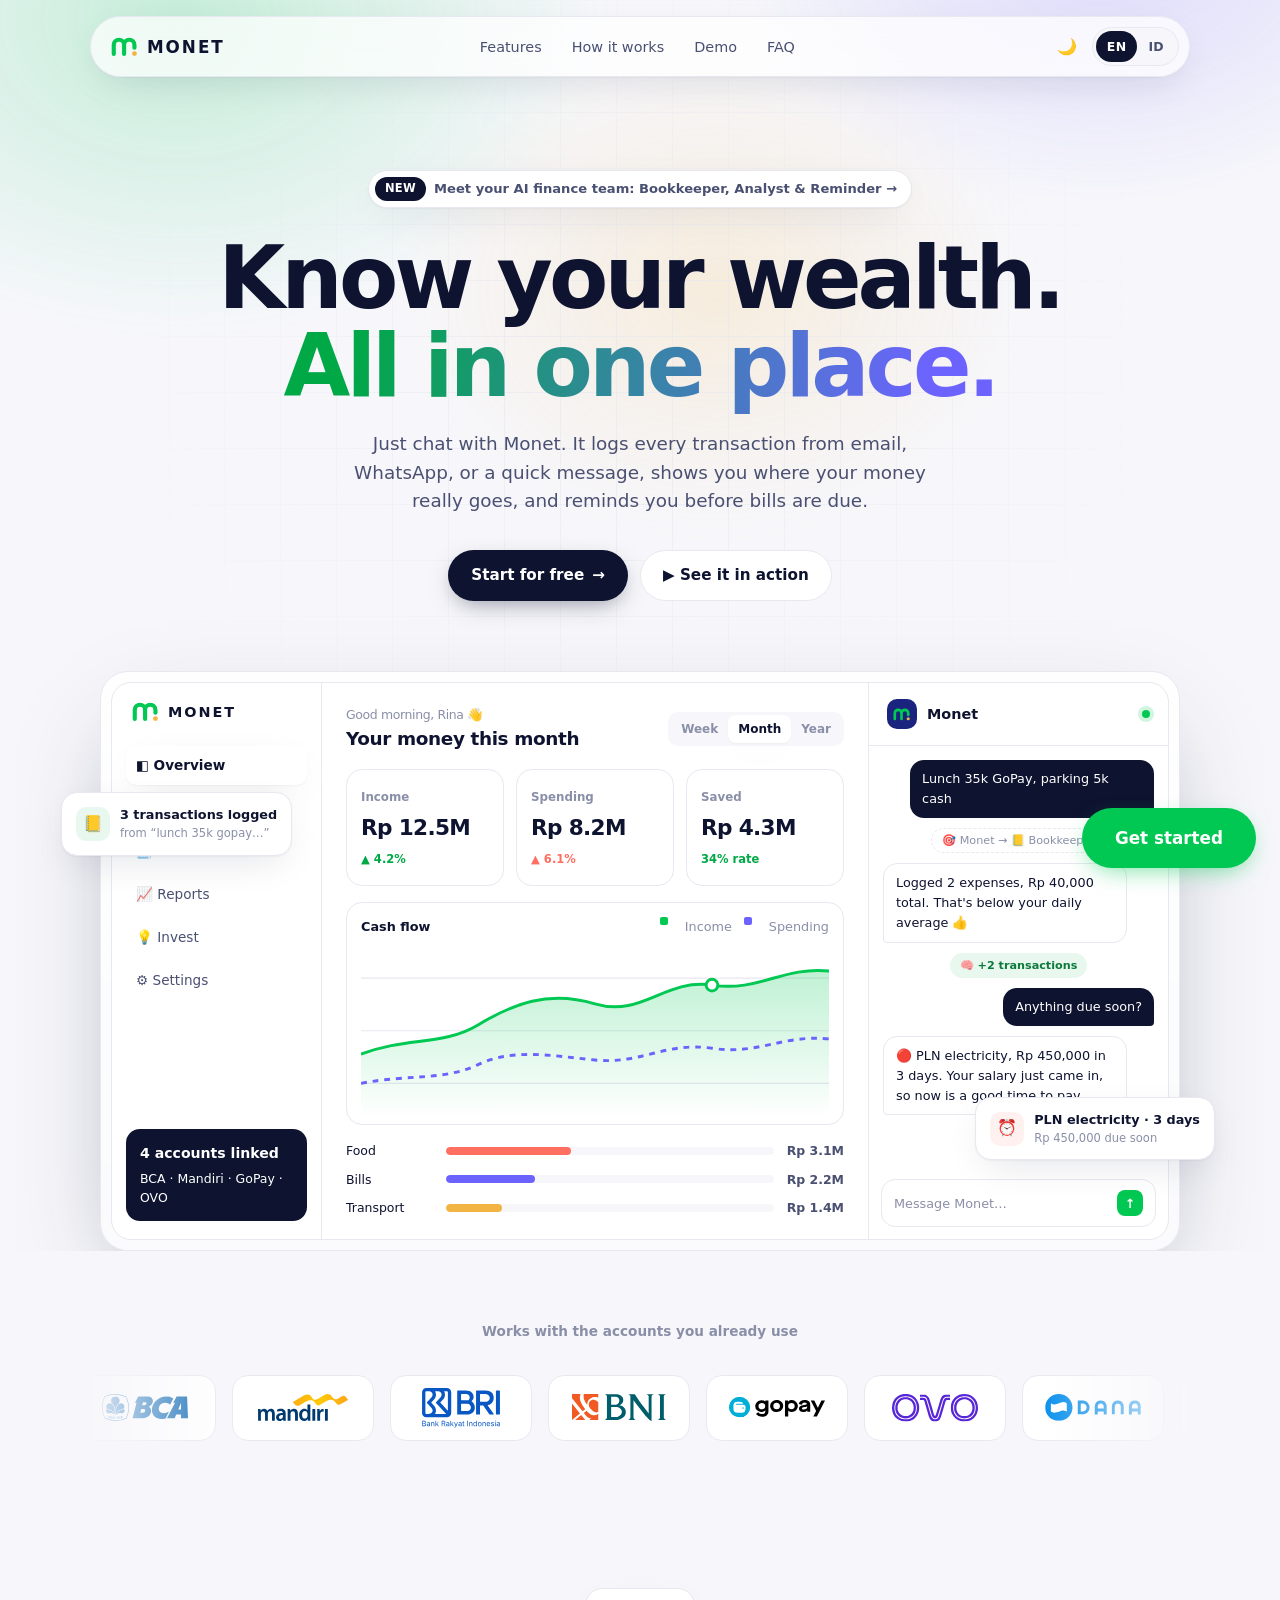
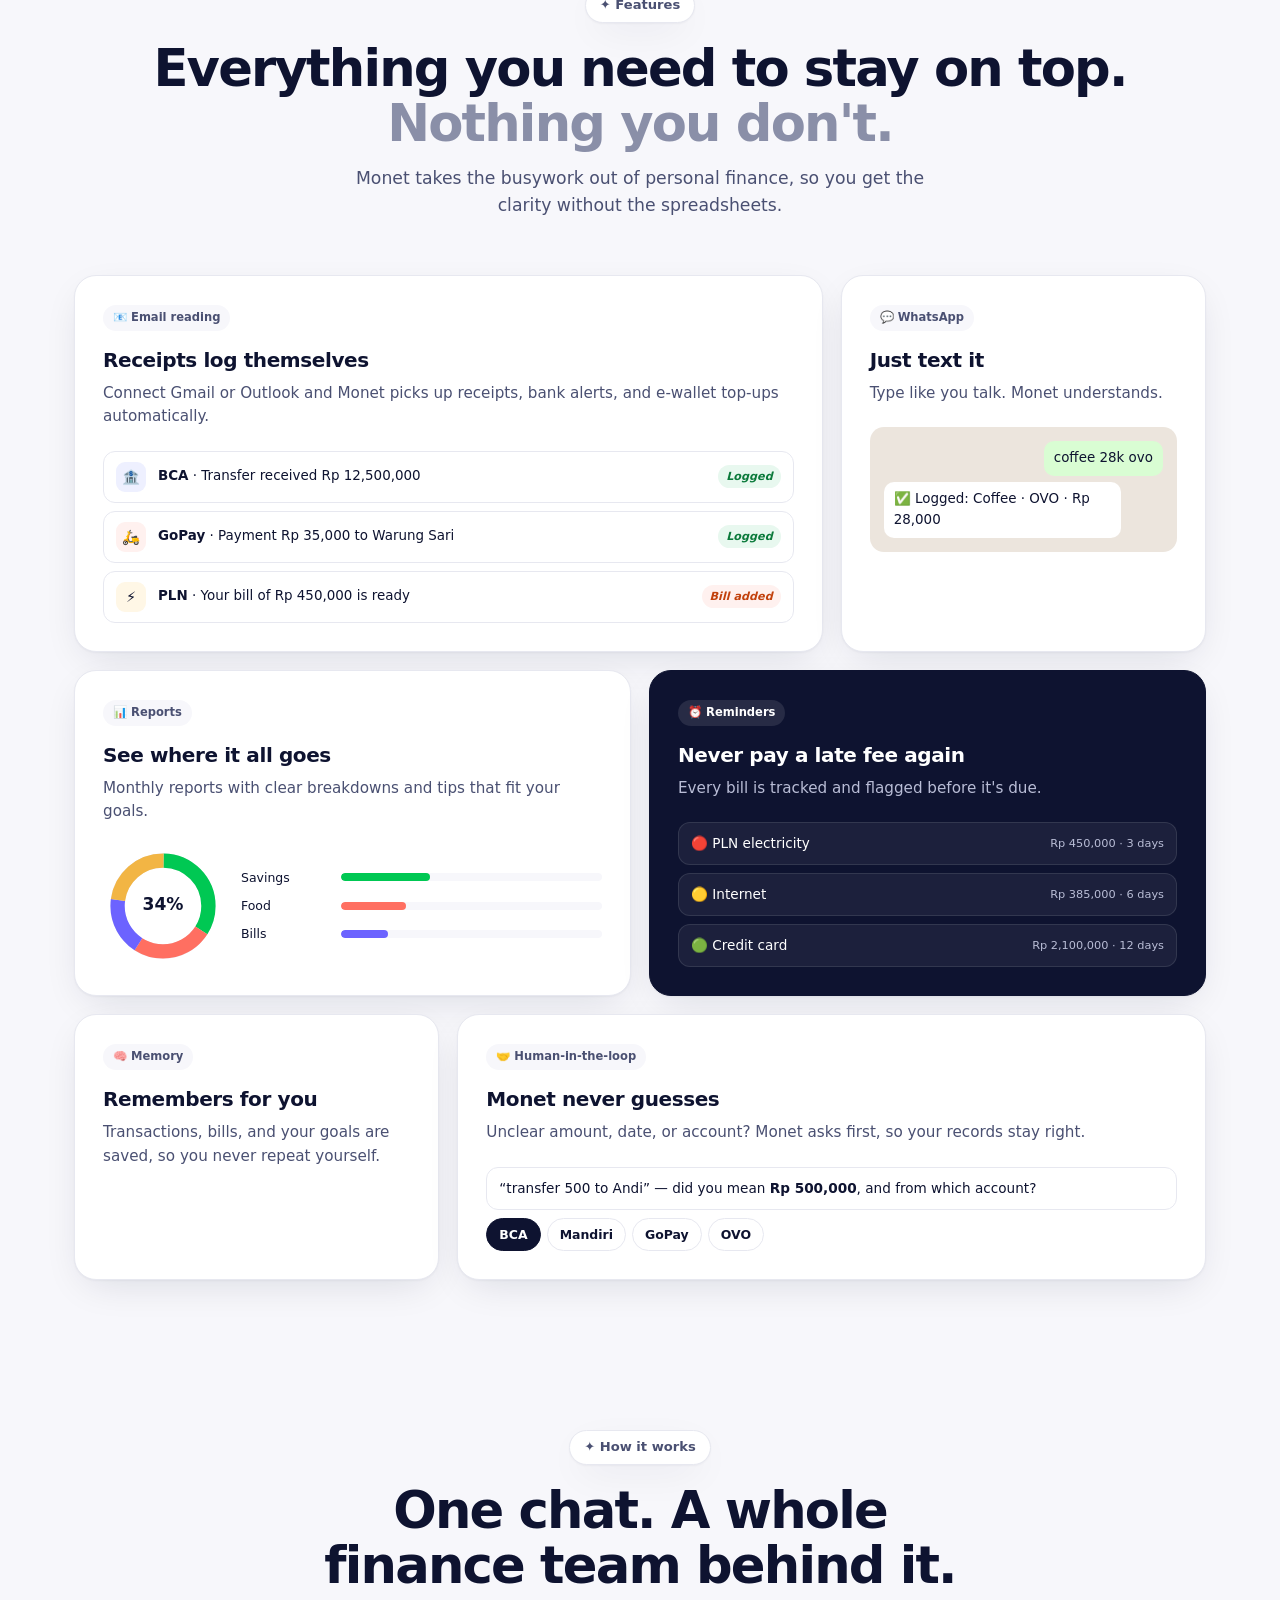
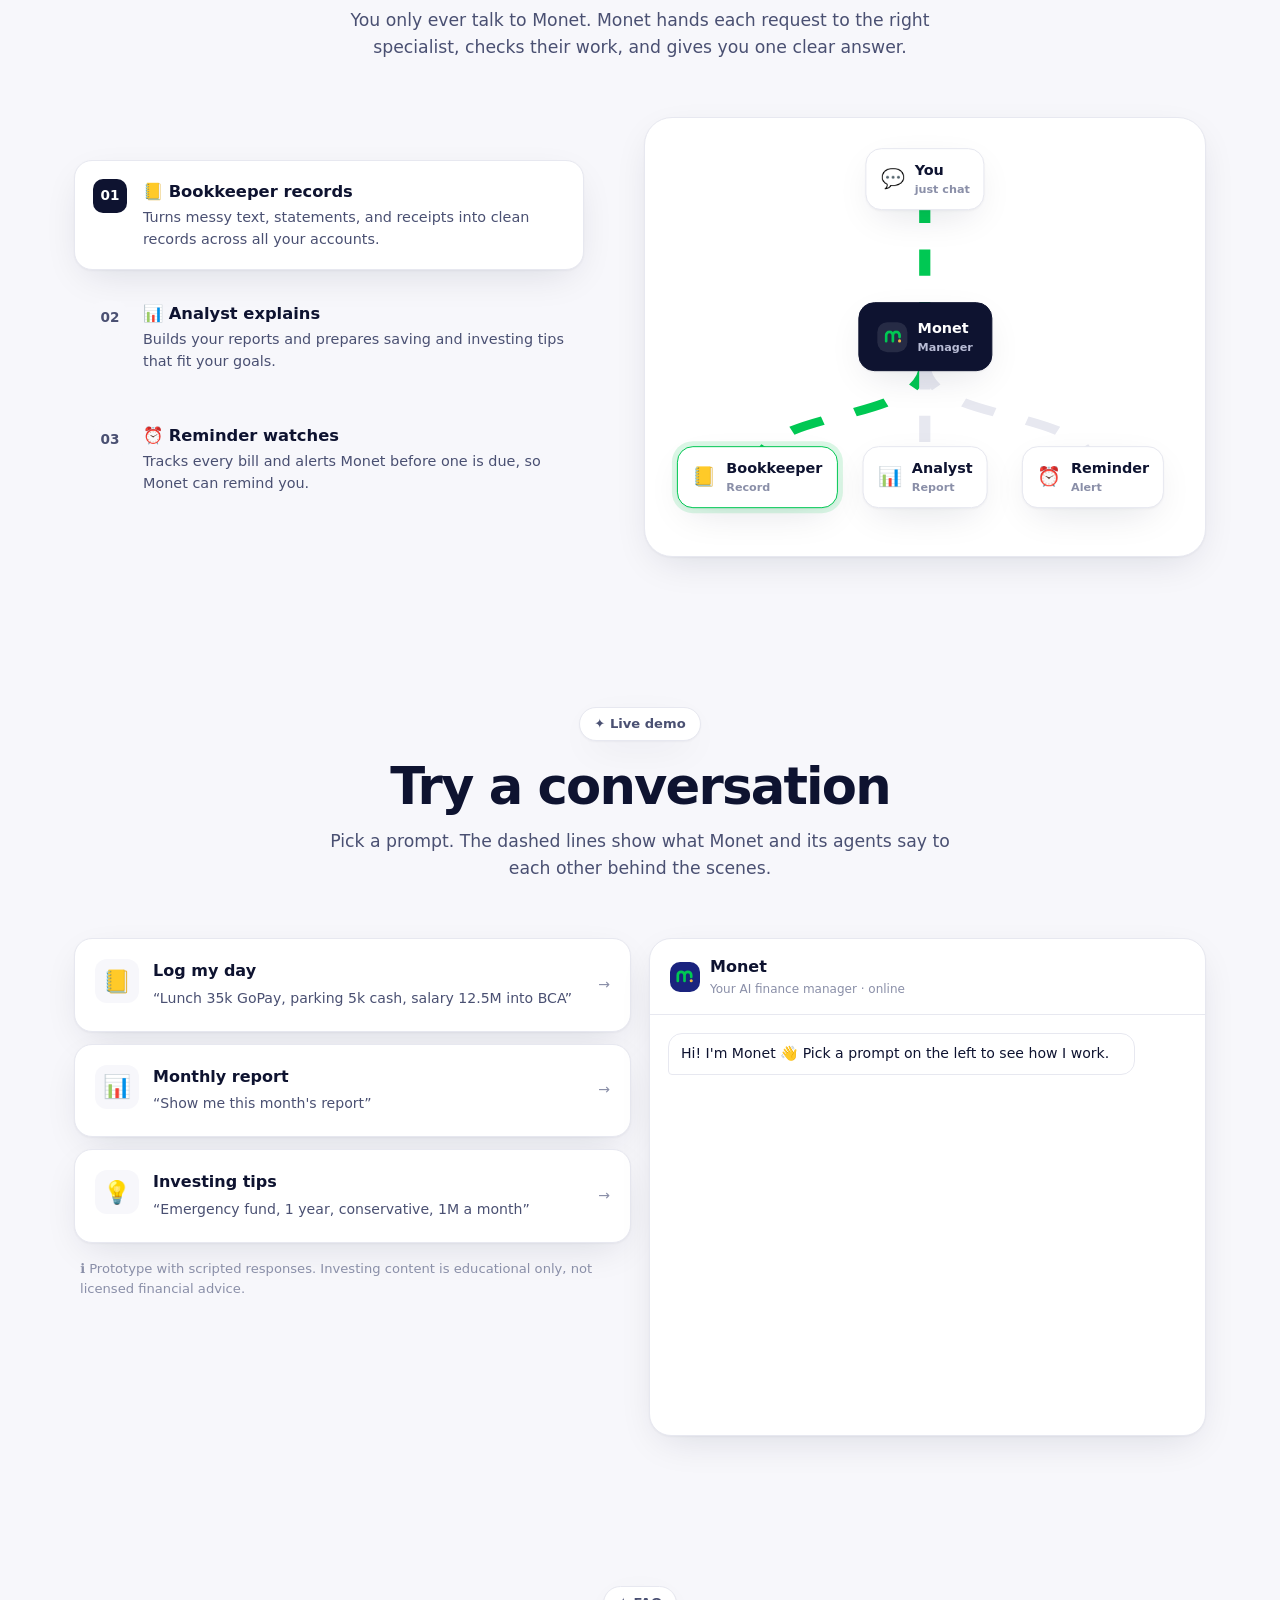
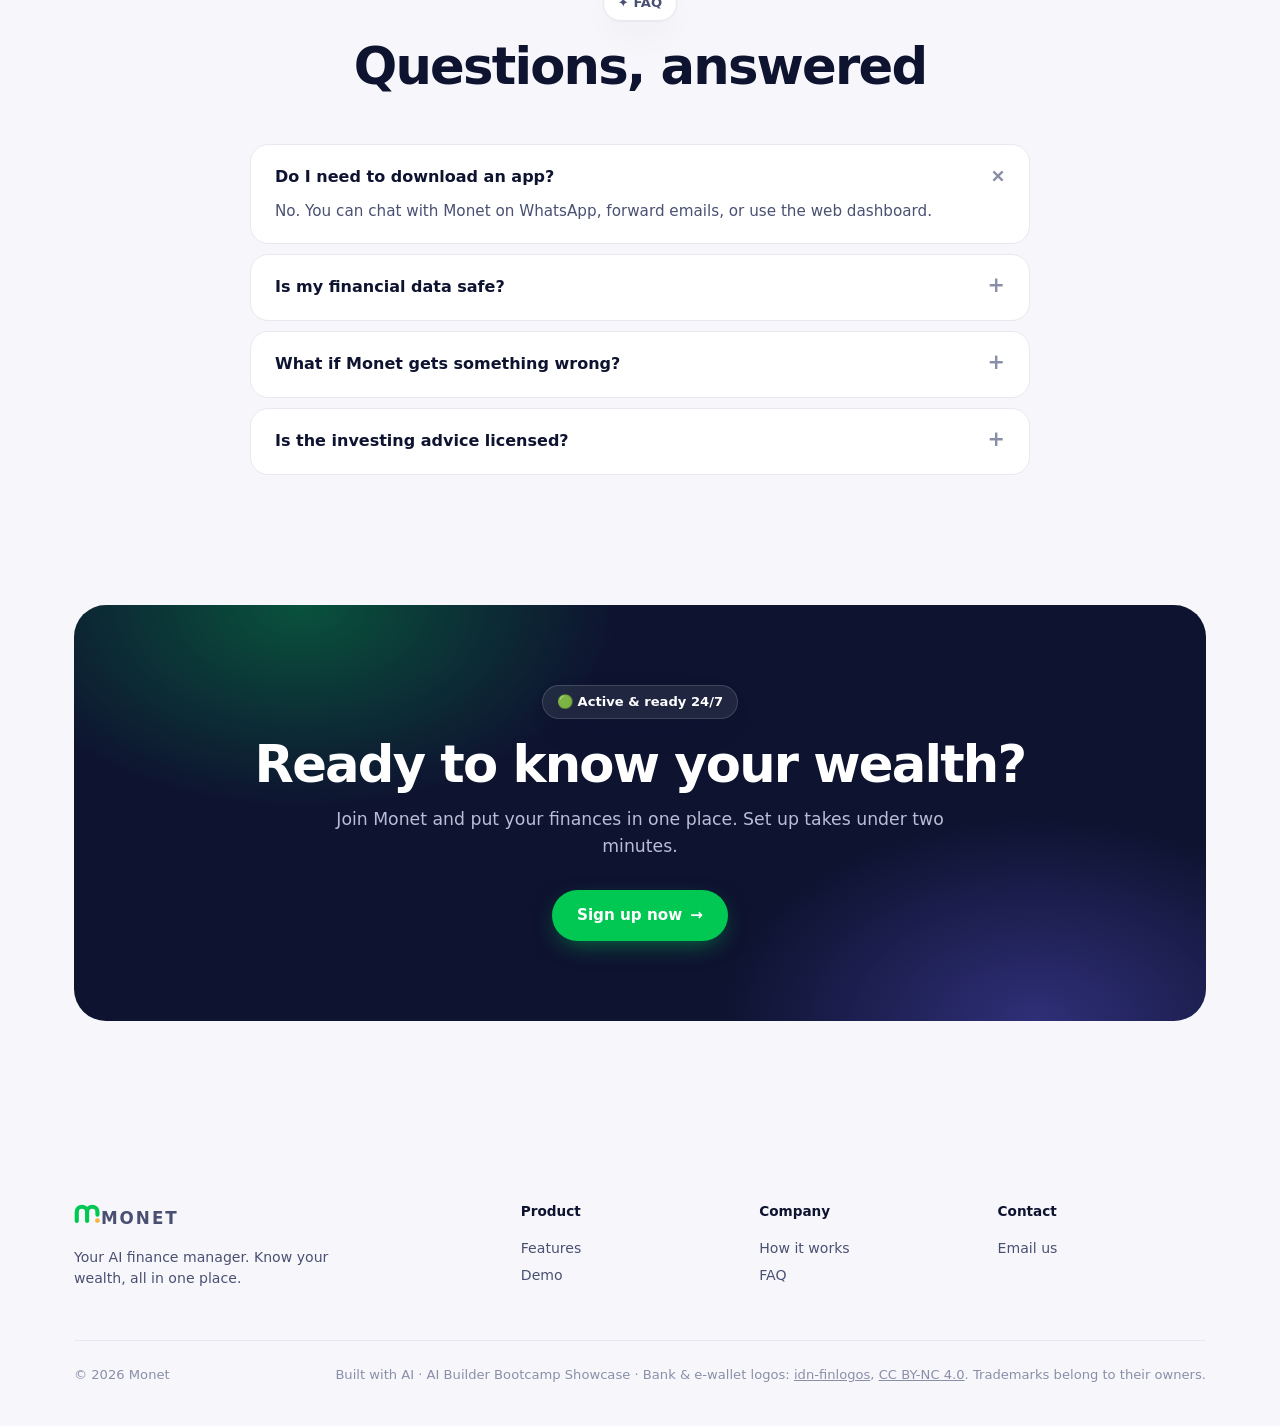
==== commit d9268d7a: "Remove the unmeasured stats row from the landing page The 5 min saved / 4+ accounts / 0 late fees / " ====
--- a/index.html
+++ b/index.html
@@ -206,13 +206,9 @@
 .prompt b{display:block;font-size:1rem;margin-bottom:2px}
 .prompt span{font-size:.88rem;color:var(--ink2)}
 .prompt .ar{margin-left:auto;align-self:center;color:var(--muted)}
+.step-desc{display:none}
 .note{font-size:.82rem;color:var(--muted);padding:4px 6px}
 
-/* stats */
-.stats{display:grid;grid-template-columns:repeat(4,1fr);border:1px solid var(--line);border-radius:var(--r);background:var(--white);box-shadow:var(--sh);margin-top:56px}
-.stats div{padding:30px;border-right:1px solid var(--line)}.stats div:last-child{border:0}
-.stats b{display:block;font-size:2.4rem;letter-spacing:-.04em;line-height:1.1}
-.stats span{color:var(--ink2);font-size:.9rem}
 
 .faq{max-width:780px;margin:50px auto 0;display:flex;flex-direction:column;gap:10px}
 /* faq */
@@ -243,7 +239,6 @@
   .mock{display:flex;flex-wrap:wrap;gap:10px}.mock .app{flex:1 1 100%}
   .float{position:static;animation:none;flex:1 1 220px}
   .c4,.c2,.c3{grid-column:span 6}
-  .stats{grid-template-columns:1fr 1fr}.stats div:nth-child(2){border-right:0}.stats div:nth-child(-n+2){border-bottom:1px solid var(--line)}
 }
 @media(max-width:760px){
   section{padding:80px 0}
@@ -258,9 +253,27 @@
   .kpis{gap:8px}.kpi{padding:10px}.kpi b{font-size:1rem}.kpi small,.kpi .d{font-size:.68rem}
   .main{padding:16px}
   .mail span{white-space:normal}
-  .demo{grid-template-columns:1fr}
-  .org{min-height:520px;padding:20px}
-  .team{margin-top:32px}
+  /* phones: How it works fits one screen: diagram on top, 3 compact step buttons below, active step's text under them */
+  .team{margin-top:32px;gap:14px}
+  .team>.org{order:1;min-height:320px;padding:16px}
+  .team>.rv:first-child{order:2}
+  .steps{display:grid;grid-template-columns:repeat(3,1fr);gap:8px}
+  .step{flex-direction:column;align-items:center;text-align:center;gap:6px;padding:10px 6px;border-color:var(--line);background:var(--white)}
+  .step .n{width:28px;height:28px;font-size:.75rem}
+  .step h4{font-size:.82rem;line-height:1.25;margin:0}
+  .step.on{border-color:var(--green);box-shadow:0 0 0 3px rgba(0,200,83,.15)}
+  .step p{display:none}
+  .step-desc{display:block;margin-top:10px;font-size:.88rem;color:var(--ink2);text-align:center;min-height:2.9em}
+  /* phones: Demo fits one screen: chat first, 3 compact prompt buttons below */
+  .demo{grid-template-columns:1fr;gap:12px;margin-top:32px}
+  .demo .chat{order:1}
+  .demo .prompts{order:2;display:grid;grid-template-columns:repeat(3,1fr);gap:8px}
+  #msgs{height:min(340px,46vh);padding:14px}
+  .prompt{flex-direction:column;align-items:center;text-align:center;gap:6px;padding:10px 6px}
+  .prompt .e{width:36px;height:36px;font-size:1.15rem}
+  .prompt b{font-size:.82rem;line-height:1.25;margin:0}
+  .prompt span,.prompt .ar{display:none}
+  .prompts .note{grid-column:1/-1;text-align:center;font-size:.75rem;padding:2px 0}
   .nd{flex-direction:column;gap:2px;padding:8px 10px;text-align:center;font-size:.8rem}
   .nd.boss{padding:10px 16px}
   footer{padding-bottom:130px}
@@ -442,6 +455,7 @@
       <div class="step" data-n="1"><div class="n">02</div><div><h4 data-i="st2h">📊 Analyst explains</h4><p data-i="st2p">Builds your reports and prepares saving and investing tips that fit your goals.</p></div></div>
       <div class="step" data-n="2"><div class="n">03</div><div><h4 data-i="st3h">⏰ Reminder watches</h4><p data-i="st3p">Tracks every bill and alerts Monet before one is due, so Monet can remind you.</p></div></div>
     </div>
+    <p class="step-desc" aria-live="polite"></p>
   </div>
   <div class="org rv" id="org">
     <svg class="lines" viewBox="0 0 100 100" preserveAspectRatio="none" aria-hidden="true">
@@ -473,12 +487,6 @@
       <div class="hd"><div class="av"><svg viewBox="22 30 78 58"><use href="#mk"/></svg></div><div data-i="chatHd">Monet<small>Your AI finance manager · online</small></div></div>
       <div id="msgs"></div>
     </div>
-  </div>
-  <div class="stats rv">
-    <div data-i="sa1"><b>5 min</b><span>saved per day on logging</span></div>
-    <div data-i="sa2"><b>4+</b><span>accounts in one view</span></div>
-    <div data-i="sa3"><b>0</b><span>late fees with reminders</span></div>
-    <div data-i="sa4"><b>24/7</b><span>always on, on WhatsApp</span></div>
   </div>
 </div></section>
 
@@ -543,6 +551,7 @@
   $$(".step").forEach((s,j)=>s.classList.toggle("on",j===i));
   [0,1,2].forEach(j=>{$("#N"+j).classList.toggle("hot",j===i);$("#L"+(j+1)).classList.toggle("hot",j===i)});
   $("#L0").classList.add("hot");
+  $(".step-desc").innerHTML=$$(".step p")[i].innerHTML; // phones show the active step's text under the step buttons
 }
 $$(".step").forEach(s=>s.addEventListener("click",()=>{clearInterval(auto);setStep(+s.dataset.n)}));
 setStep(0);auto=setInterval(()=>setStep((step+1)%3),3200);
@@ -595,8 +604,6 @@
 pr3:"<b>Tips investasi</b><span>“Dana darurat, 1 tahun, konservatif, 1jt per bulan”</span>",
 demoNote:"ℹ️ Prototipe dengan respons yang sudah disiapkan. Konten investasi bersifat edukatif, bukan nasihat keuangan berlisensi.",
 chatHd:"Monet<small>Manajer keuangan AI-mu · online</small>",
-sa1:"<b>5 menit</b><span>hemat per hari untuk pencatatan</span>",sa2:"<b>4+</b><span>akun dalam satu tampilan</span>",
-sa3:"<b>0</b><span>denda telat dengan pengingat</span>",sa4:"<b>24/7</b><span>selalu aktif di WhatsApp</span>",
 faqH:"Pertanyaan yang sering diajukan",
 q1:"Apakah saya perlu mengunduh aplikasi?",a1:"Tidak. Kamu bisa chat dengan Monet lewat WhatsApp, meneruskan email, atau memakai dashboard web.",
 q2:"Apakah data keuangan saya aman?",a2:"Monet hanya membaca struk dan notifikasi yang kamu hubungkan, dan tidak pernah memindahkan uang atas namamu.",
@@ -645,6 +652,7 @@
   $$("[data-i]").forEach(e=>{const k=e.dataset.i;e.innerHTML=l==="id"&&ID[k]!=null?ID[k]:EN[k]});
   $$(".lang button").forEach(b=>b.setAttribute("aria-pressed",String(b.dataset.lang===l)));
   setTheme(document.documentElement.dataset.theme==="dark"?"dark":"light");
+  setStep(step);
   $$(".dual").forEach(d=>{d.querySelector(".l-en").setAttribute("aria-hidden",String(l!=="en"));d.querySelector(".l-id").setAttribute("aria-hidden",String(l!=="id"))});
   try{localStorage.setItem("monet-lang",l)}catch(e){}
   gen++;busy=false;$$(".prompt").forEach(b=>b.disabled=false);
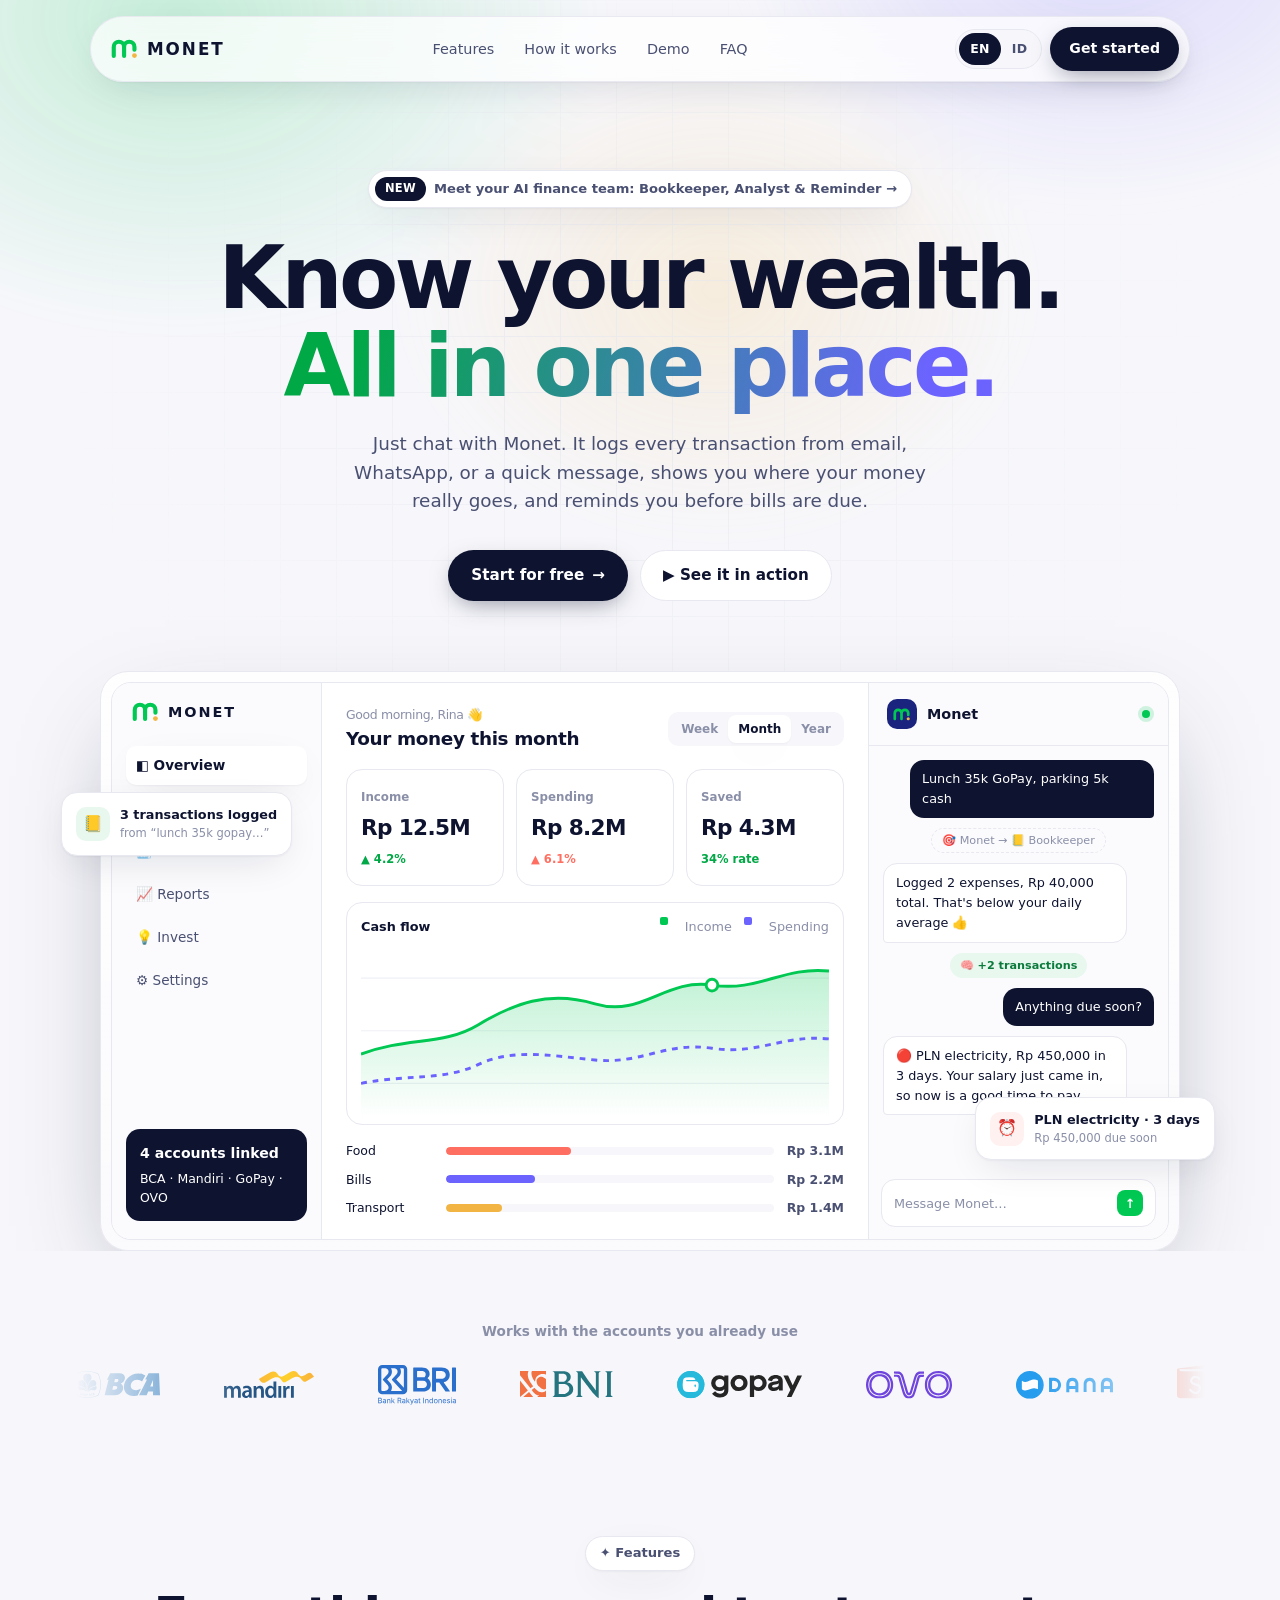
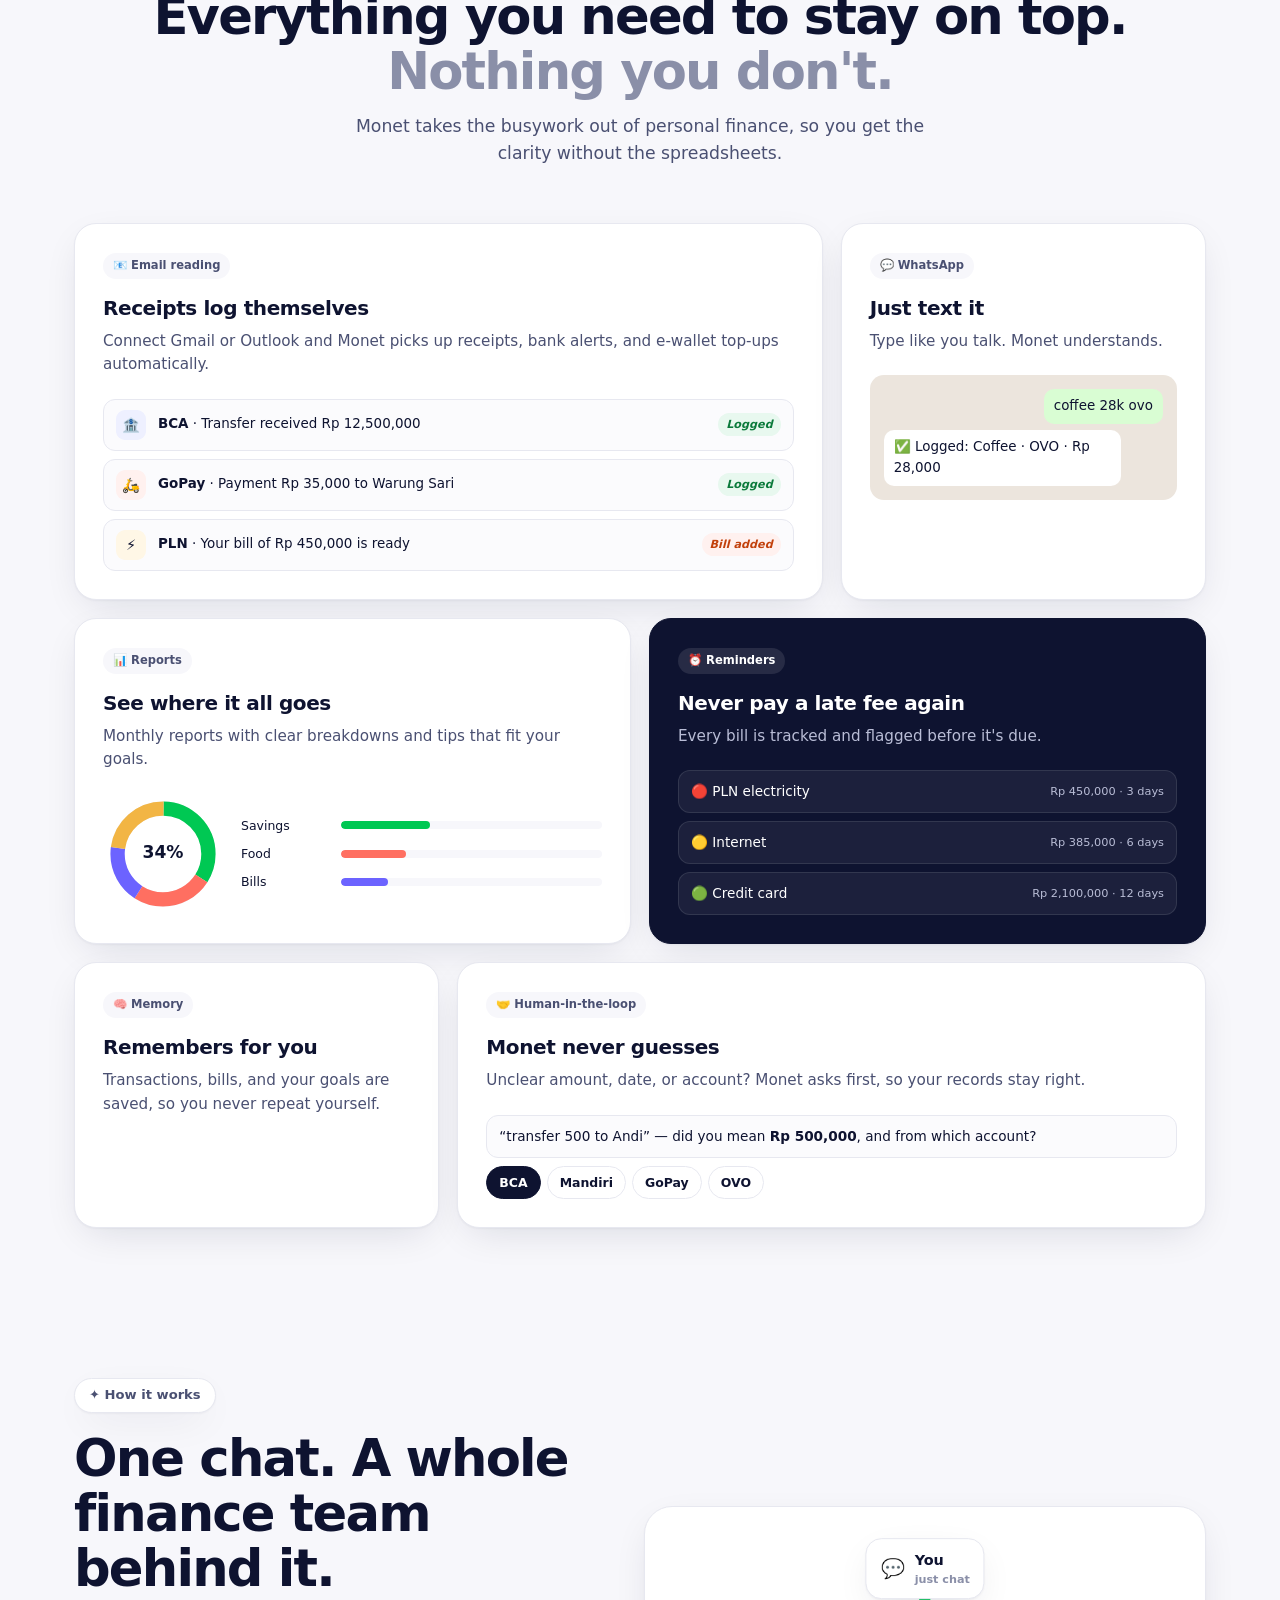
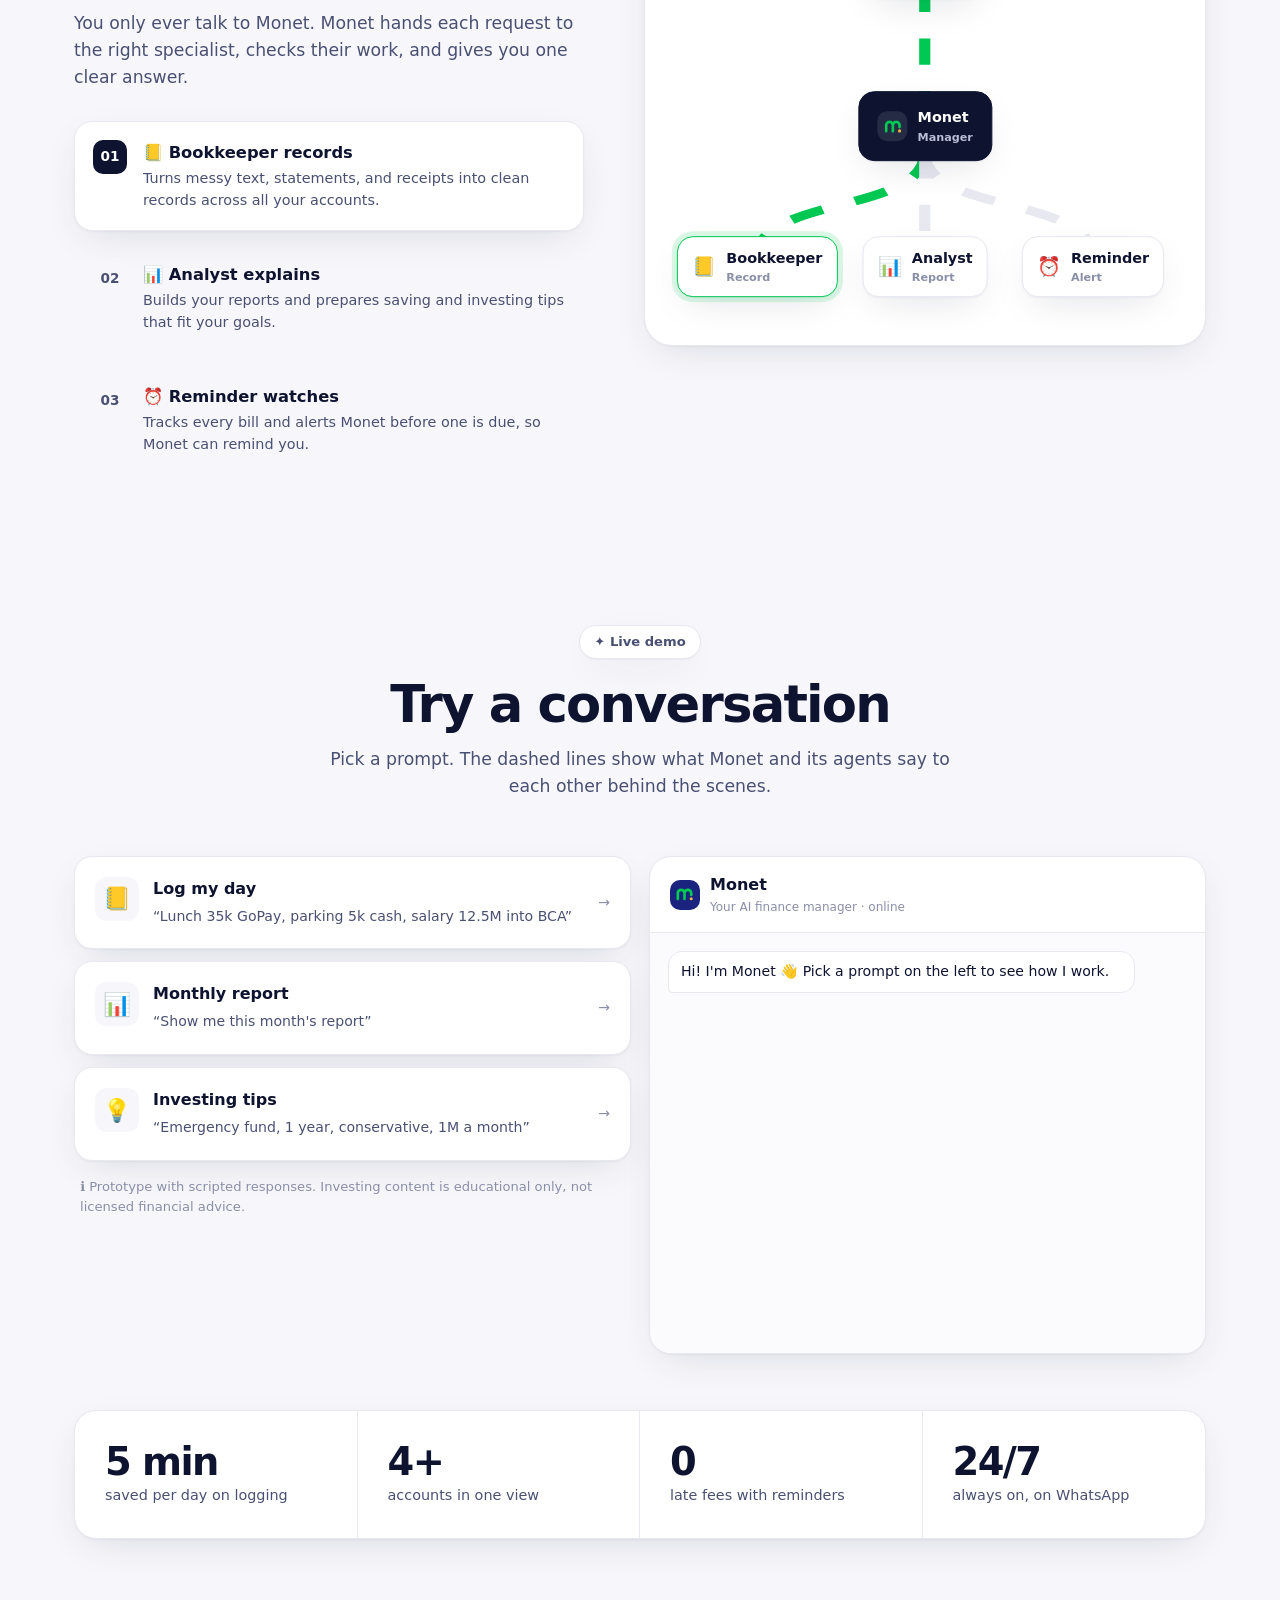
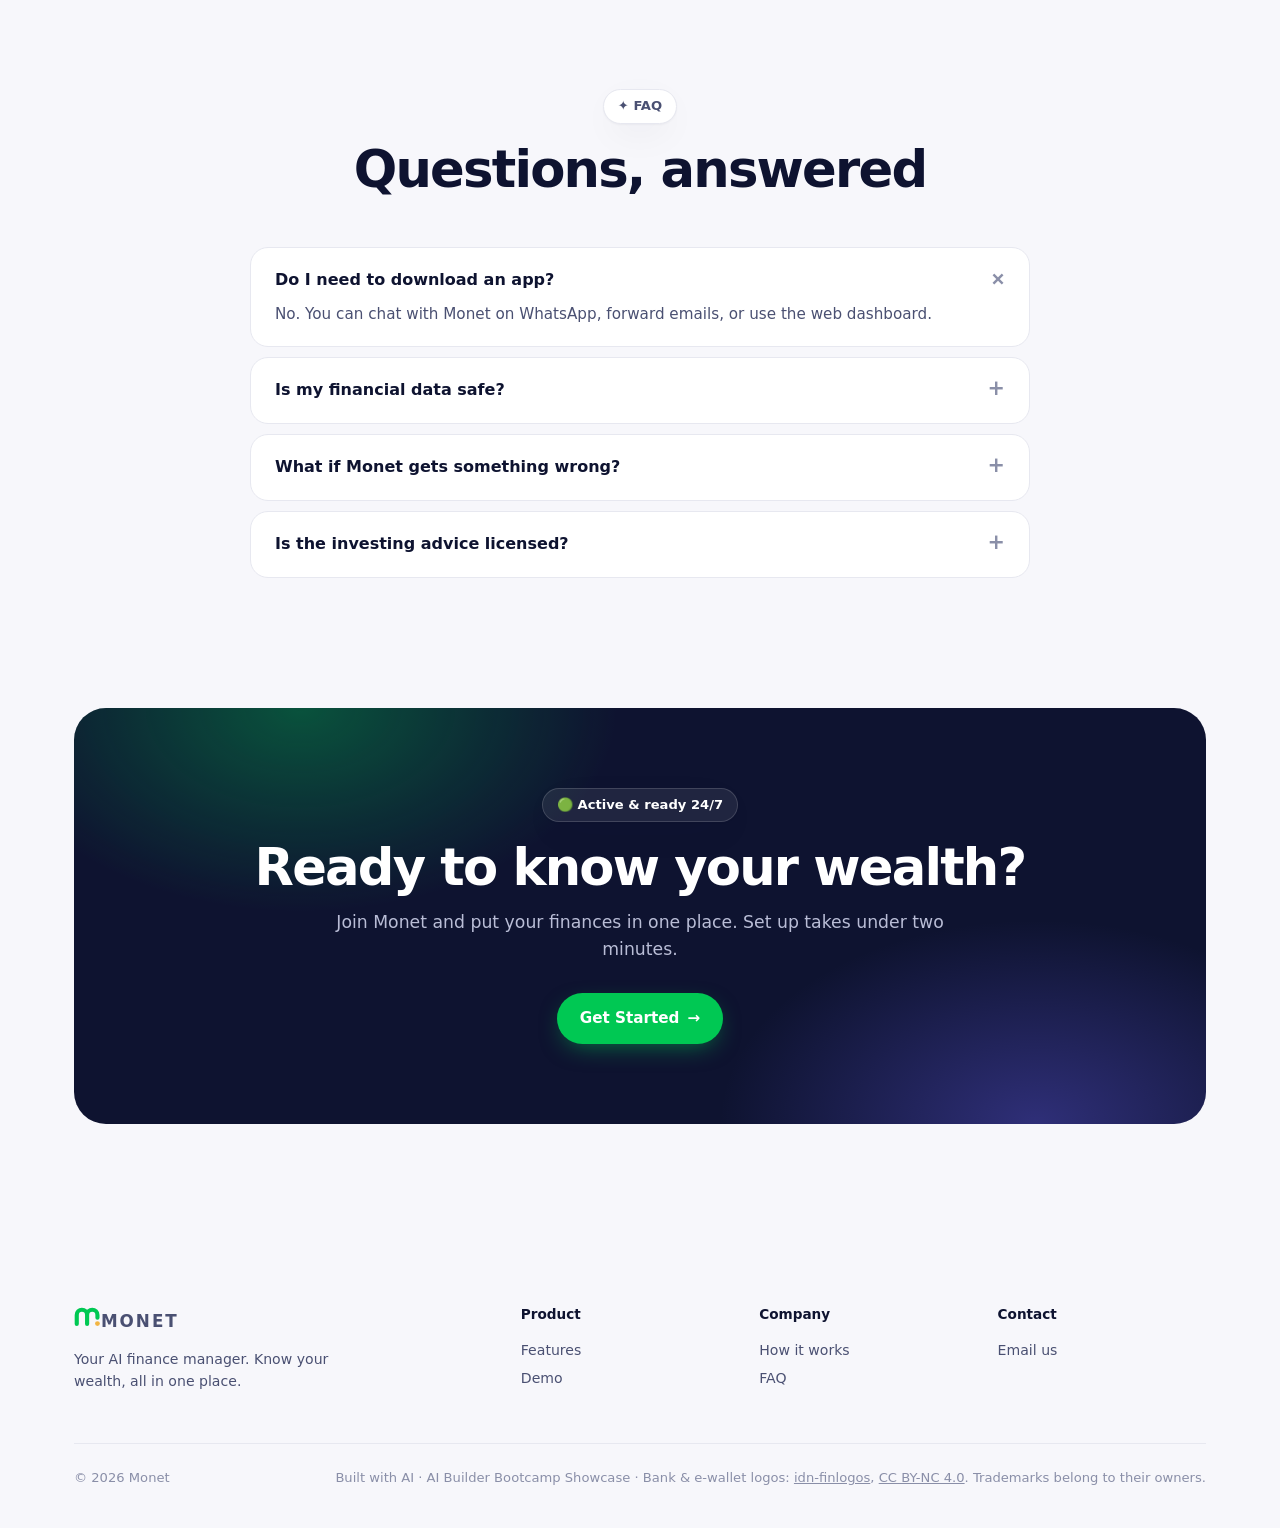
==== commit 395c6be0: "Link Get Started buttons to the app; rename bottom sign-up button - Bottom sign-up button is now 'Ge" ====
--- a/index.html
+++ b/index.html
@@ -8,12 +8,10 @@
   window.va = window.va || function () { (window.vaq = window.vaq || []).push(arguments); };
 </script>
 <script defer src="/_vercel/insights/script.js"></script>
-<script>try{if(localStorage.getItem("monet-theme")==="dark")document.documentElement.dataset.theme="dark"}catch(e){}</script>
 <style>
 :root{
   --ink:#0E1330;--ink2:#4A5072;--muted:#8A8FA8;--line:#E7E8F0;--bg:#F7F7FB;--white:#fff;
   --navy:#1A237E;--green:#00C853;--green2:#00A846;--gold:#F2B544;--coral:#FF6F61;--violet:#6C63FF;
-  --solid:#0E1330;--on-solid:#fff;--deep:#0E1330;--deep-line:#0E1330;--soft:var(--soft);--okbg:#E8F8EF;--oktx:#0B7A3B;--glass:rgba(255,255,255,.72);--glass2:rgba(255,255,255,.85);--hover:rgba(255,255,255,.6);--mockbg:linear-gradient(180deg,rgba(255,255,255,.9),rgba(255,255,255,.5));
   --r:22px;--sh:0 1px 2px rgba(14,19,48,.04),0 12px 40px -12px rgba(14,19,48,.14);
 }
 *{box-sizing:border-box;margin:0;padding:0}
@@ -23,7 +21,7 @@
 .wrap{max-width:1180px;margin:0 auto;padding:0 24px}
 section{padding:110px 0}
 .eyebrow{display:inline-flex;align-items:center;gap:8px;padding:6px 14px 6px 6px;border:1px solid var(--line);background:var(--white);border-radius:999px;font-size:.82rem;font-weight:600;color:var(--ink2);box-shadow:var(--sh)}
-.eyebrow b{background:var(--solid);color:var(--on-solid);border-radius:999px;padding:3px 10px;font-size:.72rem;letter-spacing:.3px}
+.eyebrow b{background:var(--ink);color:#fff;border-radius:999px;padding:3px 10px;font-size:.72rem;letter-spacing:.3px}
 .eyebrow.plain{padding:6px 14px}
 .h2{font-size:clamp(2rem,4.2vw,3.2rem);line-height:1.08;letter-spacing:-.035em;font-weight:700;margin:18px 0 14px}
 .h2 em{font-style:normal;color:var(--muted)}
@@ -31,34 +29,22 @@
 .center{text-align:center}.center .lead{margin:0 auto}
 .btn{display:inline-flex;align-items:center;gap:8px;padding:13px 22px;border-radius:999px;font-weight:600;font-size:.95rem;border:1px solid transparent;cursor:pointer;transition:transform .15s,box-shadow .15s,background .15s}
 .btn:hover{transform:translateY(-1px)}
-.btn.dark{background:var(--solid);color:var(--on-solid);box-shadow:0 8px 24px -8px rgba(14,19,48,.5)}
+.btn.dark{background:var(--ink);color:#fff;box-shadow:0 8px 24px -8px rgba(14,19,48,.5)}
 .btn.green{background:var(--green);color:#fff;box-shadow:0 8px 24px -8px rgba(0,200,83,.6)}
 .btn.ghost{background:var(--white);border-color:var(--line);color:var(--ink)}
 .btn .ar{transition:transform .15s}.btn:hover .ar{transform:translateX(3px)}
 
 /* nav */
-.nav{position:fixed;top:16px;left:50%;transform:translateX(-50%);z-index:50;width:min(1100px,calc(100% - 32px));display:flex;align-items:center;justify-content:space-between;padding:10px 10px 10px 20px;background:var(--glass);backdrop-filter:blur(14px);-webkit-backdrop-filter:blur(14px);border:1px solid var(--line);border-radius:999px;box-shadow:var(--sh)}
+.nav{position:fixed;top:16px;left:50%;transform:translateX(-50%);z-index:50;width:min(1100px,calc(100% - 32px));display:flex;align-items:center;justify-content:space-between;padding:10px 10px 10px 20px;background:rgba(255,255,255,.72);backdrop-filter:blur(14px);-webkit-backdrop-filter:blur(14px);border:1px solid rgba(231,232,240,.9);border-radius:999px;box-shadow:var(--sh)}
 .logo{display:flex;align-items:center;gap:9px;font-weight:800;letter-spacing:2px;font-size:1.05rem}
 .logo svg{height:20px;width:auto}
 .nav .links{display:flex;gap:30px;font-size:.9rem;font-weight:500;color:var(--ink2)}
 .nav .links a:hover{color:var(--ink)}
 .nav .right{display:flex;gap:8px;align-items:center}
-.menu-btn{display:none;width:40px;height:40px;border-radius:50%;border:1px solid var(--line);background:var(--white);font-size:1.05rem;cursor:pointer;color:var(--ink)}
-/* "Get started" floats: bottom right on larger screens, bottom centre on phones */
-.getfix{position:fixed;right:24px;bottom:32px;z-index:50}
-.getfix .btn{padding:16px 32px;font-size:1.05rem;font-weight:700;animation:pulse 1.8s ease-out infinite,nudge 3.6s ease-in-out infinite}
-.getfix .btn:hover{animation-play-state:paused}
-/* strong green ring that grows and fades, plus a small "hop" every few seconds */
-@keyframes pulse{0%{box-shadow:0 10px 28px -8px rgba(0,200,83,.7),0 0 0 0 rgba(0,200,83,.7)}70%{box-shadow:0 10px 28px -8px rgba(0,200,83,.7),0 0 0 24px rgba(0,200,83,0)}100%{box-shadow:0 10px 28px -8px rgba(0,200,83,.7),0 0 0 0 rgba(0,200,83,0)}}
-@keyframes nudge{0%,70%,100%{transform:translateY(0) scale(1)}78%{transform:translateY(-6px) scale(1.06)}86%{transform:translateY(0) scale(1)}92%{transform:translateY(-3px) scale(1.03)}}
-@media(prefers-reduced-motion:reduce){.getfix .btn{animation:none}}
+.nav .btn{padding:10px 18px;font-size:.88rem}
 .lang{display:flex;background:var(--bg);border:1px solid var(--line);border-radius:999px;padding:3px}
 .lang button{border:0;background:none;font:inherit;font-size:.78rem;font-weight:700;letter-spacing:.3px;padding:6px 11px;border-radius:999px;cursor:pointer;color:var(--ink2)}
-.lang button[aria-pressed="true"]{background:var(--solid);color:var(--on-solid)}
-/* buttons hold both labels, so EN and ID buttons are the same size */
-.dual{display:inline-grid}
-.dual>span{grid-area:1/1;display:inline-flex;align-items:center;justify-content:center;gap:8px}
-html[lang="en"] .dual .l-id,html[lang="id"] .dual .l-en{visibility:hidden}
+.lang button[aria-pressed="true"]{background:var(--ink);color:#fff}
 
 /* hero */
 .hero{position:relative;padding:170px 0 0;overflow:hidden;text-align:center}
@@ -73,21 +59,21 @@
 .hero .ctas{display:flex;gap:12px;justify-content:center;flex-wrap:wrap}
 
 /* product mockup */
-.mock{position:relative;margin:70px auto 0;max-width:1080px;padding:10px;border-radius:28px;background:var(--mockbg);border:1px solid var(--line);box-shadow:0 40px 100px -30px rgba(14,19,48,.35)}
+.mock{position:relative;margin:70px auto 0;max-width:1080px;padding:10px;border-radius:28px;background:linear-gradient(180deg,rgba(255,255,255,.9),rgba(255,255,255,.5));border:1px solid var(--line);box-shadow:0 40px 100px -30px rgba(14,19,48,.35)}
 .app{display:grid;grid-template-columns:210px 1fr 300px;min-height:520px;border-radius:20px;overflow:hidden;background:var(--white);border:1px solid var(--line);text-align:left}
-.side{background:var(--soft);border-right:1px solid var(--line);padding:18px 14px;display:flex;flex-direction:column;gap:4px;font-size:.85rem}
+.side{background:#FBFBFD;border-right:1px solid var(--line);padding:18px 14px;display:flex;flex-direction:column;gap:4px;font-size:.85rem}
 .side .logo{font-size:.9rem;margin:0 6px 18px}
 .side a{display:flex;gap:10px;align-items:center;padding:9px 10px;border-radius:10px;color:var(--ink2);font-weight:500}
 .side a.on{background:var(--white);color:var(--ink);box-shadow:var(--sh);font-weight:600}
 .side .sp{flex:1}
-.side .pro{background:var(--deep);color:#fff;border-radius:14px;padding:14px;font-size:.78rem}
+.side .pro{background:var(--ink);color:#fff;border-radius:14px;padding:14px;font-size:.78rem}
 .side .pro b{display:block;font-size:.88rem;margin-bottom:4px}
 .main{padding:22px 24px;display:flex;flex-direction:column;gap:16px;min-width:0}
 .topbar{display:flex;justify-content:space-between;align-items:center}
 .topbar h3{font-size:1.15rem;letter-spacing:-.02em}
 .topbar small{color:var(--muted);display:block;font-weight:500;font-size:.78rem}
 .seg{display:flex;background:var(--bg);border-radius:10px;padding:3px;font-size:.75rem;font-weight:600}
-.seg span{padding:5px 10px;border-radius:8px;color:var(--muted)}.seg span.on{background:var(--white);color:var(--ink);box-shadow:var(--sh)}
+.seg span{padding:5px 10px;border-radius:8px;color:var(--muted)}.seg span.on{background:#fff;color:var(--ink);box-shadow:var(--sh)}
 .kpis{display:grid;grid-template-columns:repeat(3,1fr);gap:12px}
 .kpi{border:1px solid var(--line);border-radius:16px;padding:14px}
 .kpi small{color:var(--muted);font-size:.74rem;font-weight:600}
@@ -103,20 +89,20 @@
 .bar u{display:block;height:8px;border-radius:99px;background:var(--bg);overflow:hidden}
 .bar u i{display:block;height:100%;border-radius:99px}
 .bar em{font-style:normal;text-align:right;color:var(--ink2);font-weight:600}
-.rail{border-left:1px solid var(--line);display:flex;flex-direction:column;background:var(--soft)}
+.rail{border-left:1px solid var(--line);display:flex;flex-direction:column;background:#FBFBFD}
 .rail .hd{padding:16px 18px;border-bottom:1px solid var(--line);display:flex;align-items:center;gap:10px;font-weight:700;font-size:.9rem}
 .rail .hd .dot{width:8px;height:8px;border-radius:50%;background:var(--green);box-shadow:0 0 0 4px rgba(0,200,83,.18);margin-left:auto}
 .av{width:30px;height:30px;border-radius:10px;background:var(--navy);display:grid;place-items:center;flex:none}
 .av svg{height:13px}
 .feed{flex:1;padding:14px;display:flex;flex-direction:column;gap:10px;font-size:.8rem;overflow:hidden}
 .bub{padding:9px 12px;border-radius:14px;max-width:90%}
-.bub.me{align-self:flex-end;background:var(--solid);color:var(--on-solid);border-bottom-right-radius:4px}
-.bub.bot{background:var(--white);border:1px solid var(--line);border-bottom-left-radius:4px}
+.bub.me{align-self:flex-end;background:var(--ink);color:#fff;border-bottom-right-radius:4px}
+.bub.bot{background:#fff;border:1px solid var(--line);border-bottom-left-radius:4px}
 .bub.sys{align-self:center;font-size:.7rem;color:var(--muted);border:1px dashed var(--line);border-radius:99px;padding:3px 10px}
-.bub.mem{align-self:center;font-size:.7rem;background:var(--okbg);color:var(--oktx);font-weight:700;border-radius:99px;padding:4px 10px}
-.compose{margin:12px;padding:10px 12px;border:1px solid var(--line);border-radius:14px;background:var(--white);color:var(--muted);font-size:.8rem;display:flex;justify-content:space-between;align-items:center}
+.bub.mem{align-self:center;font-size:.7rem;background:#E8F8EF;color:#0B7A3B;font-weight:700;border-radius:99px;padding:4px 10px}
+.compose{margin:12px;padding:10px 12px;border:1px solid var(--line);border-radius:14px;background:#fff;color:var(--muted);font-size:.8rem;display:flex;justify-content:space-between;align-items:center}
 .compose b{width:26px;height:26px;border-radius:8px;background:var(--green);color:#fff;display:grid;place-items:center}
-.float{position:absolute;background:var(--white);border:1px solid var(--line);border-radius:16px;box-shadow:var(--sh);padding:12px 14px;font-size:.8rem;display:flex;gap:10px;align-items:center;text-align:left;animation:bob 5s ease-in-out infinite}
+.float{position:absolute;background:#fff;border:1px solid var(--line);border-radius:16px;box-shadow:var(--sh);padding:12px 14px;font-size:.8rem;display:flex;gap:10px;align-items:center;text-align:left;animation:bob 5s ease-in-out infinite}
 .float .ic{width:34px;height:34px;border-radius:10px;display:grid;place-items:center;font-size:1rem}
 .float small{display:block;color:var(--muted);font-size:.72rem}
 .f1{left:-40px;top:120px}.f2{right:-36px;bottom:90px;animation-delay:-2.5s}
@@ -125,15 +111,10 @@
 /* logos */
 .logos{padding:70px 0 20px;text-align:center}
 .logos p{color:var(--muted);font-size:.85rem;font-weight:600;margin-bottom:22px}
-.marq{padding:10px 0;overflow:hidden;mask-image:linear-gradient(90deg,transparent,#000 15%,#000 85%,transparent);-webkit-mask-image:linear-gradient(90deg,transparent,#000 15%,#000 85%,transparent)}
+.marq{overflow:hidden;mask-image:linear-gradient(90deg,transparent,#000 15%,#000 85%,transparent);-webkit-mask-image:linear-gradient(90deg,transparent,#000 15%,#000 85%,transparent)}
 .marq div{display:inline-flex;align-items:center;gap:64px;padding-right:64px;white-space:nowrap;animation:mq 30s linear infinite}
 .marq img{height:28px;width:auto;flex:none;opacity:.85;transition:opacity .2s}.marq img:hover{opacity:1}
 .marq img.tall{height:40px}
-/* every logo on the same size tile: white in light mode, soft light in dark mode, so full-colour logos stay readable */
-.marq div{gap:16px;padding-right:16px}
-.marq img{box-sizing:content-box;width:96px;object-fit:contain;padding:18px 22px;background:var(--white);border:1px solid var(--line);border-radius:16px;opacity:1}
-.marq img.tall{padding:12px 22px}
-html[data-theme="dark"] .marq img{background:#EEF0F7;border-color:#EEF0F7}
 @keyframes mq{to{transform:translateX(-50%)}}
 
 /* bento */
@@ -143,15 +124,15 @@
 .card p{color:var(--ink2);font-size:.95rem}
 .card .pill{display:inline-block;font-size:.72rem;font-weight:700;padding:4px 10px;border-radius:99px;background:var(--bg);color:var(--ink2);margin-bottom:14px}
 .c4{grid-column:span 4}.c2{grid-column:span 2}.c3{grid-column:span 3}
-.card.dark{background:var(--deep);color:#fff;border-color:var(--deep-line)}.card.dark p{color:#B9BDD6}.card.dark .pill{background:rgba(255,255,255,.1);color:#fff}
+.card.dark{background:var(--ink);color:#fff;border-color:var(--ink)}.card.dark p{color:#B9BDD6}.card.dark .pill{background:rgba(255,255,255,.1);color:#fff}
 .vis{margin-top:22px}
 .inbox{display:flex;flex-direction:column;gap:8px}
-.mail{display:flex;align-items:center;gap:12px;padding:10px 12px;border:1px solid var(--line);border-radius:12px;font-size:.84rem;background:var(--soft)}
+.mail{display:flex;align-items:center;gap:12px;padding:10px 12px;border:1px solid var(--line);border-radius:12px;font-size:.84rem;background:#FBFBFD}
 .mail .ic{width:30px;height:30px;border-radius:9px;display:grid;place-items:center;flex:none;font-size:.9rem}
 .mail span{flex:1;min-width:0;overflow:hidden;text-overflow:ellipsis;white-space:nowrap}
-.mail .tg{font-size:.7rem;font-weight:700;padding:3px 8px;border-radius:99px;background:var(--okbg);color:var(--oktx);flex:none}
+.mail .tg{font-size:.7rem;font-weight:700;padding:3px 8px;border-radius:99px;background:#E8F8EF;color:#0B7A3B;flex:none}
 .wa{background:#ECE5DD;border-radius:14px;padding:14px;display:flex;flex-direction:column;gap:6px;font-size:.84rem;color:var(--ink)}
-.wa div{background:var(--white);padding:7px 10px;border-radius:10px;max-width:85%}
+.wa div{background:#fff;padding:7px 10px;border-radius:10px;max-width:85%}
 .wa .o{align-self:flex-end;background:#D9FDD3}
 .ring{display:flex;align-items:center;gap:18px}
 .ring svg{width:120px;height:120px;flex:none}
@@ -159,60 +140,64 @@
 .rem div{display:flex;justify-content:space-between;align-items:center;padding:10px 12px;border-radius:12px;background:rgba(255,255,255,.06);border:1px solid rgba(255,255,255,.1);font-size:.85rem}
 .rem small{color:#B9BDD6}
 .ask{display:flex;flex-direction:column;gap:8px}
-.ask .q{padding:10px 12px;border-radius:12px;border:1px solid var(--line);font-size:.85rem;background:var(--soft)}
+.ask .q{padding:10px 12px;border-radius:12px;border:1px solid var(--line);font-size:.85rem;background:#FBFBFD}
 .ask .opts{display:flex;gap:6px;flex-wrap:wrap}
 .ask .opts span{font-size:.78rem;font-weight:600;padding:6px 12px;border-radius:99px;border:1px solid var(--line)}
-.ask .opts span.on{background:var(--solid);color:var(--on-solid);border-color:var(--solid)}
+.ask .opts span.on{background:var(--ink);color:#fff;border-color:var(--ink)}
 
 /* team / steps */
-.team{display:grid;grid-template-columns:1fr 1.1fr;gap:60px;align-items:center;margin-top:56px}
-.steps{display:flex;flex-direction:column;gap:12px}
+.team{display:grid;grid-template-columns:1fr 1.1fr;gap:60px;align-items:center}
+.steps{display:flex;flex-direction:column;gap:12px;margin-top:30px}
 .step{display:flex;gap:16px;padding:18px;border-radius:18px;border:1px solid transparent;cursor:pointer;transition:all .2s}
-.step:hover{background:var(--hover)}
-.step.on{background:var(--white);border-color:var(--line);box-shadow:var(--sh)}
+.step:hover{background:rgba(255,255,255,.6)}
+.step.on{background:#fff;border-color:var(--line);box-shadow:var(--sh)}
 .step .n{width:34px;height:34px;border-radius:10px;background:var(--bg);display:grid;place-items:center;font-weight:700;font-size:.85rem;flex:none;color:var(--ink2)}
-.step.on .n{background:var(--solid);color:var(--on-solid)}
+.step.on .n{background:var(--ink);color:#fff}
 .step h4{font-size:1.02rem;margin-bottom:2px}
 .step p{font-size:.9rem;color:var(--ink2)}
-.org{position:relative;background:var(--white);border:1px solid var(--line);border-radius:28px;padding:36px;box-shadow:var(--sh);min-height:440px}
+.org{position:relative;background:#fff;border:1px solid var(--line);border-radius:28px;padding:36px;box-shadow:var(--sh);min-height:440px}
 .org svg.lines{position:absolute;inset:0;width:100%;height:100%;pointer-events:none}
 .org .lines path{stroke:var(--line);stroke-width:2;fill:none;stroke-dasharray:6 6}
 .org .lines path.hot{stroke:var(--green);animation:dash 1s linear infinite}
 @keyframes dash{to{stroke-dashoffset:-24}}
-.nd{position:absolute;transform:translate(-50%,-50%);display:flex;align-items:center;gap:10px;background:var(--white);border:1px solid var(--line);border-radius:16px;padding:10px 14px;box-shadow:var(--sh);font-weight:700;font-size:.9rem;white-space:nowrap;transition:all .25s}
+.nd{position:absolute;transform:translate(-50%,-50%);display:flex;align-items:center;gap:10px;background:#fff;border:1px solid var(--line);border-radius:16px;padding:10px 14px;box-shadow:var(--sh);font-weight:700;font-size:.9rem;white-space:nowrap;transition:all .25s}
 .nd small{display:block;font-size:.7rem;color:var(--muted);font-weight:600}
 .nd .e{font-size:1.2rem}
-.nd.boss{background:var(--deep);color:#fff;border-color:var(--deep-line);padding:14px 18px}
+.nd.boss{background:var(--ink);color:#fff;border-color:var(--ink);padding:14px 18px}
 .nd.boss small{color:#B9BDD6}
 .nd.hot{border-color:var(--green);box-shadow:0 0 0 5px rgba(0,200,83,.14),var(--sh)}
 .org .msg{position:absolute;left:50%;bottom:22px;transform:translateX(-50%);font-size:.8rem;color:var(--ink2);background:var(--bg);border-radius:99px;padding:6px 14px;white-space:nowrap}
 
 /* demo */
 .demo{display:grid;grid-template-columns:1fr 1fr;gap:18px;margin-top:56px}
-.chat{background:var(--white);border:1px solid var(--line);border-radius:var(--r);box-shadow:var(--sh);display:flex;flex-direction:column;overflow:hidden}
+.chat{background:#fff;border:1px solid var(--line);border-radius:var(--r);box-shadow:var(--sh);display:flex;flex-direction:column;overflow:hidden}
 .chat .hd{padding:16px 20px;border-bottom:1px solid var(--line);display:flex;align-items:center;gap:10px;font-weight:700}
 .chat .hd small{display:block;font-weight:500;color:var(--muted);font-size:.75rem}
-#msgs{height:420px;overflow-y:auto;padding:18px;display:flex;flex-direction:column;gap:10px;font-size:.88rem;background:var(--soft)}
+#msgs{height:420px;overflow-y:auto;padding:18px;display:flex;flex-direction:column;gap:10px;font-size:.88rem;background:#FBFBFD}
 #msgs .bub{animation:in .3s}
 @keyframes in{from{opacity:0;transform:translateY(6px)}}
 .typing span{display:inline-block;width:6px;height:6px;margin:0 2px;border-radius:50%;background:var(--muted);animation:b 1s infinite}
 .typing span:nth-child(2){animation-delay:.15s}.typing span:nth-child(3){animation-delay:.3s}
 @keyframes b{50%{transform:translateY(-5px)}}
 .prompts{display:flex;flex-direction:column;gap:12px}
-.prompt{text-align:left;background:var(--white);border:1px solid var(--line);border-radius:18px;padding:20px;cursor:pointer;font:inherit;color:inherit;display:flex;gap:14px;align-items:flex-start;transition:all .2s;box-shadow:var(--sh)}
+.prompt{text-align:left;background:#fff;border:1px solid var(--line);border-radius:18px;padding:20px;cursor:pointer;font:inherit;color:inherit;display:flex;gap:14px;align-items:flex-start;transition:all .2s;box-shadow:var(--sh)}
 .prompt:hover:not(:disabled){border-color:var(--ink);transform:translateY(-2px)}
 .prompt:disabled{opacity:.55;cursor:wait}
 .prompt .e{font-size:1.4rem;width:44px;height:44px;border-radius:12px;background:var(--bg);display:grid;place-items:center;flex:none}
 .prompt b{display:block;font-size:1rem;margin-bottom:2px}
 .prompt span{font-size:.88rem;color:var(--ink2)}
 .prompt .ar{margin-left:auto;align-self:center;color:var(--muted)}
-.step-desc{display:none}
 .note{font-size:.82rem;color:var(--muted);padding:4px 6px}
 
+/* stats */
+.stats{display:grid;grid-template-columns:repeat(4,1fr);border:1px solid var(--line);border-radius:var(--r);background:#fff;box-shadow:var(--sh);margin-top:56px}
+.stats div{padding:30px;border-right:1px solid var(--line)}.stats div:last-child{border:0}
+.stats b{display:block;font-size:2.4rem;letter-spacing:-.04em;line-height:1.1}
+.stats span{color:var(--ink2);font-size:.9rem}
 
 .faq{max-width:780px;margin:50px auto 0;display:flex;flex-direction:column;gap:10px}
 /* faq */
-details{background:var(--white);border:1px solid var(--line);border-radius:18px;padding:20px 24px}
+details{background:#fff;border:1px solid var(--line);border-radius:18px;padding:20px 24px}
 summary{cursor:pointer;font-weight:600;list-style:none;display:flex;justify-content:space-between;gap:20px}
 summary::-webkit-details-marker{display:none}
 summary:after{content:"+";font-size:1.3rem;line-height:1;color:var(--muted);transition:transform .2s}
@@ -220,7 +205,7 @@
 details p{color:var(--ink2);margin-top:10px;font-size:.95rem}
 
 /* cta */
-.cta{position:relative;background:var(--deep);color:#fff;border-radius:32px;padding:80px 40px;text-align:center;overflow:hidden}
+.cta{position:relative;background:var(--ink);color:#fff;border-radius:32px;padding:80px 40px;text-align:center;overflow:hidden}
 .cta:before{content:"";position:absolute;inset:0;background:radial-gradient(40% 70% at 20% 0%,rgba(0,200,83,.35),transparent 70%),radial-gradient(40% 70% at 85% 100%,rgba(108,99,255,.35),transparent 70%)}
 .cta>*{position:relative}
 .cta .h2{color:#fff}.cta .lead{color:#B9BDD6;margin:0 auto 30px}
@@ -235,81 +220,21 @@
 
 @media(max-width:1000px){
   .app{grid-template-columns:1fr 280px}.side{display:none}
-  .team{grid-template-columns:1fr}
-  .mock{display:flex;flex-wrap:wrap;gap:10px}.mock .app{flex:1 1 100%}
-  .float{position:static;animation:none;flex:1 1 220px}
+  .team{grid-template-columns:1fr}.f1,.f2{display:none}
   .c4,.c2,.c3{grid-column:span 6}
+  .stats{grid-template-columns:1fr 1fr}.stats div:nth-child(2){border-right:0}.stats div:nth-child(-n+2){border-bottom:1px solid var(--line)}
 }
 @media(max-width:760px){
   section{padding:80px 0}
-  .nav{padding-left:16px}
-  .nav .links{display:none}
-  .menu-btn{display:grid;place-items:center}
-  .nav.open{border-radius:26px}
-  .nav.open .links{display:flex;flex-direction:column;gap:0;position:absolute;top:calc(100% + 8px);left:0;right:0;padding:8px;background:var(--white);border:1px solid var(--line);border-radius:22px;box-shadow:var(--sh);font-size:1rem}
-  .nav.open .links a{padding:12px 14px;border-radius:14px}
-  .nav.open .links a:active{background:var(--bg)}
-  .app{grid-template-columns:1fr}.rail{border-left:0;border-top:1px solid var(--line)}
-  .kpis{gap:8px}.kpi{padding:10px}.kpi b{font-size:1rem}.kpi small,.kpi .d{font-size:.68rem}
-  .main{padding:16px}
-  .mail span{white-space:normal}
-  /* phones: How it works fits one screen: diagram on top, 3 compact step buttons below, active step's text under them */
-  .team{margin-top:32px;gap:14px}
-  .team>.org{order:1;min-height:320px;padding:16px}
-  .team>.rv:first-child{order:2}
-  .steps{display:grid;grid-template-columns:repeat(3,1fr);gap:8px}
-  .step{flex-direction:column;align-items:center;text-align:center;gap:6px;padding:10px 6px;border-color:var(--line);background:var(--white)}
-  .step .n{width:28px;height:28px;font-size:.75rem}
-  .step h4{font-size:.82rem;line-height:1.25;margin:0}
-  .step.on{border-color:var(--green);box-shadow:0 0 0 3px rgba(0,200,83,.15)}
-  .step p{display:none}
-  .step-desc{display:block;margin-top:10px;font-size:.88rem;color:var(--ink2);text-align:center;min-height:2.9em}
-  /* phones: Demo fits one screen: chat first, 3 compact prompt buttons below */
-  .demo{grid-template-columns:1fr;gap:12px;margin-top:32px}
-  .demo .chat{order:1}
-  .demo .prompts{order:2;display:grid;grid-template-columns:repeat(3,1fr);gap:8px}
-  #msgs{height:min(340px,46vh);padding:14px}
-  .prompt{flex-direction:column;align-items:center;text-align:center;gap:6px;padding:10px 6px}
-  .prompt .e{width:36px;height:36px;font-size:1.15rem}
-  .prompt b{font-size:.82rem;line-height:1.25;margin:0}
-  .prompt span,.prompt .ar{display:none}
-  .prompts .note{grid-column:1/-1;text-align:center;font-size:.75rem;padding:2px 0}
-  .nd{flex-direction:column;gap:2px;padding:8px 10px;text-align:center;font-size:.8rem}
-  .nd.boss{padding:10px 16px}
-  footer{padding-bottom:130px}
-  .getfix{left:0;right:0;bottom:28px;display:flex;justify-content:center;pointer-events:none}
-  .getfix .btn{pointer-events:auto}
-  .nav .right{gap:6px}
+  .nav .links,.nav .ghost{display:none}
+  .app{grid-template-columns:1fr}.rail{display:none}
+  .kpis{grid-template-columns:1fr 1fr}.kpi:last-child{display:none}
+  .demo{grid-template-columns:1fr}
+  .org{min-height:520px;padding:20px}
   .foot{grid-template-columns:1fr 1fr}
   .copy{flex-direction:column;gap:6px}
   .ring{flex-direction:column;align-items:flex-start}
-  .ring>.bars{align-self:stretch}
-  .ring>svg{align-self:center}
 }
-/* menu links land on each heading at the same spot as Features (sections after it have less top padding) */
-section[id]{scroll-margin-top:70px}
-#features{scroll-margin-top:0}
-#signup{scroll-margin-top:90px}
-@media(max-width:760px){section[id]{scroll-margin-top:60px}#features{scroll-margin-top:20px}#signup{scroll-margin-top:80px}}
-.theme-btn{width:34px;height:34px;border-radius:50%;border:0;background:none;cursor:pointer;font-size:1rem;display:grid;place-items:center}
-.theme-btn:hover{background:var(--bg)}
-
-/* dark mode: same layout, darker tokens */
-html[data-theme="dark"]{
-  color-scheme:dark;
-  --ink:#EEF0FA;--ink2:#B4B8CF;--muted:#8A8FA8;--line:#272C47;--bg:#0A0D1C;--white:#13172D;
-  --solid:#EEF0FA;--on-solid:#0E1330;--deep:#1C2140;--deep-line:#2E3456;--soft:#0F1326;
-  --okbg:rgba(0,200,83,.16);--oktx:#5BE38F;
-  --glass:rgba(19,23,45,.72);--glass2:rgba(19,23,45,.88);--hover:rgba(255,255,255,.04);
-  --mockbg:linear-gradient(180deg,rgba(255,255,255,.06),rgba(255,255,255,.02));
-  --sh:0 1px 2px rgba(0,0,0,.3),0 12px 40px -12px rgba(0,0,0,.6);
-}
-html[data-theme="dark"] .btn.dark{box-shadow:0 8px 24px -8px rgba(0,0,0,.6)}
-html[data-theme="dark"] .wa{background:#0B141A}
-html[data-theme="dark"] .wa div{background:#202C33;color:#E9EDEF}
-html[data-theme="dark"] .wa .o{background:#005C4B}
-html[data-theme="dark"] .mail .ic,html[data-theme="dark"] .float .ic{background:var(--bg)!important}
-html[data-theme="dark"] .mail .tg[style]{background:rgba(255,111,97,.16)!important;color:#FF9A8F!important}
 </style>
 </head>
 <body>
@@ -328,12 +253,10 @@
   <a class="logo" href="#top"><svg viewBox="22 30 78 58" role="img" aria-label="Monet logo"><use href="#mk"/></svg>MONET</a>
   <div class="links"><a href="#features" data-i="nFeat">Features</a><a href="#team" data-i="nHow">How it works</a><a href="#demo" data-i="nDemo">Demo</a><a href="#faq">FAQ</a></div>
   <div class="right">
-    <button type="button" class="theme-btn" aria-pressed="false" aria-label="Dark mode">🌙</button>
     <div class="lang" role="group" aria-label="Language"><button type="button" data-lang="en" aria-pressed="true">EN</button><button type="button" data-lang="id" aria-pressed="false">ID</button></div>
-    <button type="button" class="menu-btn" aria-label="Menu" aria-expanded="false">☰</button>
+    <a class="btn dark" href="https://monet-app.ismailgohzali.workers.dev" data-i="nStart">Get started</a>
   </div>
 </nav>
-<div class="getfix"><a class="btn green" href="#signup" data-i="nStart">Get started</a></div>
 
 <header class="hero" id="top"><div class="wrap">
   <span class="eyebrow"><b data-i="new">NEW</b> <span data-i="eyebrow">Meet your AI finance team: Bookkeeper, Analyst &amp; Reminder →</span></span>
@@ -361,11 +284,11 @@
           <div class="hd"><span data-i="cf" style="color:inherit;font-weight:600">Cash flow</span><span><span><i style="background:var(--green)"></i><span data-i="inc2" style="color:inherit">Income</span></span><span><i style="background:var(--violet)"></i><span data-i="spd2" style="color:inherit">Spending</span></span></span></div>
           <svg viewBox="0 0 400 150" preserveAspectRatio="none" aria-hidden="true">
             <defs><linearGradient id="gA" x1="0" y1="0" x2="0" y2="1"><stop offset="0" stop-color="#00C853" stop-opacity=".25"/><stop offset="1" stop-color="#00C853" stop-opacity="0"/></linearGradient></defs>
-            <g style="stroke:var(--line)" stroke-width="1"><line x1="0" y1="30" x2="400" y2="30"/><line x1="0" y1="75" x2="400" y2="75"/><line x1="0" y1="120" x2="400" y2="120"/></g>
+            <g stroke="#EEF0F5" stroke-width="1"><line x1="0" y1="30" x2="400" y2="30"/><line x1="0" y1="75" x2="400" y2="75"/><line x1="0" y1="120" x2="400" y2="120"/></g>
             <path d="M0 95C40 80 70 88 100 70S160 40 200 52 260 30 300 36 360 20 400 24V150H0Z" fill="url(#gA)"/>
             <path d="M0 95C40 80 70 88 100 70S160 40 200 52 260 30 300 36 360 20 400 24" stroke="#00C853" stroke-width="2.5" fill="none"/>
             <path d="M0 120C40 112 70 118 100 104S160 96 200 100 260 84 300 90 360 78 400 82" stroke="#6C63FF" stroke-width="2.5" fill="none" stroke-dasharray="5 5"/>
-            <circle cx="300" cy="36" r="5" style="fill:var(--white)" stroke="#00C853" stroke-width="2.5"/>
+            <circle cx="300" cy="36" r="5" fill="#fff" stroke="#00C853" stroke-width="2.5"/>
           </svg>
         </div>
         <div class="bars">
@@ -414,12 +337,12 @@
     </div>
     <div class="card c3 rv"><span class="pill" data-i="pRep">📊 Reports</span><h3 data-i="repH">See where it all goes</h3><p data-i="repP">Monthly reports with clear breakdowns and tips that fit your goals.</p>
       <div class="vis ring">
-        <svg viewBox="0 0 42 42" aria-hidden="true"><circle cx="21" cy="21" r="15.9" fill="none" style="stroke:var(--line)" stroke-width="5"/>
+        <svg viewBox="0 0 42 42" aria-hidden="true"><circle cx="21" cy="21" r="15.9" fill="none" stroke="#F0F1F6" stroke-width="5"/>
           <circle cx="21" cy="21" r="15.9" fill="none" stroke="#00C853" stroke-width="5" stroke-dasharray="34 66" stroke-dashoffset="25"/>
           <circle cx="21" cy="21" r="15.9" fill="none" stroke="#FF6F61" stroke-width="5" stroke-dasharray="25 75" stroke-dashoffset="-9"/>
           <circle cx="21" cy="21" r="15.9" fill="none" stroke="#6C63FF" stroke-width="5" stroke-dasharray="18 82" stroke-dashoffset="-34"/>
           <circle cx="21" cy="21" r="15.9" fill="none" stroke="#F2B544" stroke-width="5" stroke-dasharray="23 77" stroke-dashoffset="-52"/>
-          <text x="21" y="22.5" text-anchor="middle" font-size="6" font-weight="800" style="fill:var(--ink)">34%</text></svg>
+          <text x="21" y="22.5" text-anchor="middle" font-size="6" font-weight="800" fill="#0E1330">34%</text></svg>
         <div class="bars" style="flex:1">
           <div class="bar" style="grid-template-columns:90px 1fr"><span data-i="sav">Savings</span><u><i style="width:34%;background:var(--green)"></i></u></div>
           <div class="bar" style="grid-template-columns:90px 1fr"><span data-i="food">Food</span><u><i style="width:25%;background:var(--coral)"></i></u></div>
@@ -442,20 +365,16 @@
   </div>
 </div></section>
 
-<section id="team" style="padding-top:40px"><div class="wrap">
-  <div class="center rv">
+<section id="team" style="padding-top:40px"><div class="wrap team">
+  <div class="rv">
     <span class="eyebrow plain" data-i="eHow">✦ How it works</span>
     <h2 class="h2" data-i="teamH">One chat. A whole<br>finance team behind it.</h2>
     <p class="lead" data-i="teamLead">You only ever talk to Monet. Monet hands each request to the right specialist, checks their work, and gives you one clear answer.</p>
-  </div>
-  <div class="team">
-  <div class="rv">
     <div class="steps" id="steps">
       <div class="step on" data-n="0"><div class="n">01</div><div><h4 data-i="st1h">📒 Bookkeeper records</h4><p data-i="st1p">Turns messy text, statements, and receipts into clean records across all your accounts.</p></div></div>
       <div class="step" data-n="1"><div class="n">02</div><div><h4 data-i="st2h">📊 Analyst explains</h4><p data-i="st2p">Builds your reports and prepares saving and investing tips that fit your goals.</p></div></div>
       <div class="step" data-n="2"><div class="n">03</div><div><h4 data-i="st3h">⏰ Reminder watches</h4><p data-i="st3p">Tracks every bill and alerts Monet before one is due, so Monet can remind you.</p></div></div>
     </div>
-    <p class="step-desc" aria-live="polite"></p>
   </div>
   <div class="org rv" id="org">
     <svg class="lines" viewBox="0 0 100 100" preserveAspectRatio="none" aria-hidden="true">
@@ -467,7 +386,6 @@
     <div class="nd" id="N1" style="left:50%;top:82%"><span class="e">📊</span><div data-i="nd2">Analyst<small>Report</small></div></div>
     <div class="nd" id="N2" style="left:80%;top:82%"><span class="e">⏰</span><div data-i="nd3">Reminder<small>Alert</small></div></div>
   </div>
-  </div>
 </div></section>
 
 <section id="demo" style="padding-top:40px"><div class="wrap">
@@ -487,6 +405,12 @@
       <div class="hd"><div class="av"><svg viewBox="22 30 78 58"><use href="#mk"/></svg></div><div data-i="chatHd">Monet<small>Your AI finance manager · online</small></div></div>
       <div id="msgs"></div>
     </div>
+  </div>
+  <div class="stats rv">
+    <div data-i="sa1"><b>5 min</b><span>saved per day on logging</span></div>
+    <div data-i="sa2"><b>4+</b><span>accounts in one view</span></div>
+    <div data-i="sa3"><b>0</b><span>late fees with reminders</span></div>
+    <div data-i="sa4"><b>24/7</b><span>always on, on WhatsApp</span></div>
   </div>
 </div></section>
 
@@ -505,7 +429,7 @@
     <span class="eyebrow plain" style="background:rgba(255,255,255,.08);border-color:rgba(255,255,255,.15);color:#fff" data-i="active">🟢 Active &amp; ready 24/7</span>
     <h2 class="h2" data-i="ctaH">Ready to know your wealth?</h2>
     <p class="lead" data-i="ctaLead">Join Monet and put your finances in one place. Set up takes under two minutes.</p>
-    <a class="btn green" href="mailto:ismailgohzali@gmail.com?subject=Sign%20Up%20-%20Monet" data-i="signUp">Sign up now <span class="ar">→</span></a>
+    <a class="btn green" href="https://monet-app.ismailgohzali.workers.dev" data-i="signUp">Get Started <span class="ar">→</span></a>
   </div>
 </div></section>
 
@@ -551,7 +475,6 @@
   $$(".step").forEach((s,j)=>s.classList.toggle("on",j===i));
   [0,1,2].forEach(j=>{$("#N"+j).classList.toggle("hot",j===i);$("#L"+(j+1)).classList.toggle("hot",j===i)});
   $("#L0").classList.add("hot");
-  $(".step-desc").innerHTML=$$(".step p")[i].innerHTML; // phones show the active step's text under the step buttons
 }
 $$(".step").forEach(s=>s.addEventListener("click",()=>{clearInterval(auto);setStep(+s.dataset.n)}));
 setStep(0);auto=setInterval(()=>setStep((step+1)%3),3200);
@@ -560,8 +483,9 @@
 const ID={
 nFeat:"Fitur",nHow:"Cara kerja",nDemo:"Demo",nStart:"Mulai",
 new:"BARU",eyebrow:"Kenalan dengan tim keuangan AI-mu: Bookkeeper, Analyst &amp; Reminder →",
+h1:"Kenali kekayaanmu.<br><span class=\"grad\">Semua di satu tempat.</span>",
 heroLead:"Cukup chat dengan Monet. Monet mencatat setiap transaksi dari email, WhatsApp, atau pesan singkat, menunjukkan ke mana uangmu benar-benar pergi, dan mengingatkanmu sebelum tagihan jatuh tempo.",
-ctaFree:"Mulai gratis <span class=\"ar\">→</span>",ctaSee:"▶ Lihat demonya",
+ctaFree:"Mulai gratis <span class=\"ar\">→</span>",ctaSee:"▶ Lihat cara kerjanya",
 f1:"<b>3 transaksi tercatat</b><small>dari “makan siang 35rb gopay…”</small>",
 f2:"<b>Listrik PLN · 3 hari</b><small>Rp 450.000 segera jatuh tempo</small>",
 sOv:"◧ Ringkasan",sTx:"⇄ Transaksi",sBills:"🧾 Tagihan",sRep:"📈 Laporan",sInv:"💡 Investasi",sSet:"⚙ Pengaturan",
@@ -604,6 +528,8 @@
 pr3:"<b>Tips investasi</b><span>“Dana darurat, 1 tahun, konservatif, 1jt per bulan”</span>",
 demoNote:"ℹ️ Prototipe dengan respons yang sudah disiapkan. Konten investasi bersifat edukatif, bukan nasihat keuangan berlisensi.",
 chatHd:"Monet<small>Manajer keuangan AI-mu · online</small>",
+sa1:"<b>5 menit</b><span>hemat per hari untuk pencatatan</span>",sa2:"<b>4+</b><span>akun dalam satu tampilan</span>",
+sa3:"<b>0</b><span>denda telat dengan pengingat</span>",sa4:"<b>24/7</b><span>selalu aktif di WhatsApp</span>",
 faqH:"Pertanyaan yang sering diajukan",
 q1:"Apakah saya perlu mengunduh aplikasi?",a1:"Tidak. Kamu bisa chat dengan Monet lewat WhatsApp, meneruskan email, atau memakai dashboard web.",
 q2:"Apakah data keuangan saya aman?",a2:"Monet hanya membaca struk dan notifikasi yang kamu hubungkan, dan tidak pernah memindahkan uang atas namamu.",
@@ -611,8 +537,8 @@
 q4:"Apakah saran investasinya berlisensi?",a4:"Tidak. Tips bersifat edukatif. Monet menyarankan jenis produk dan merekomendasikan produk yang terdaftar dan diawasi OJK.",
 active:"🟢 Aktif &amp; siaga 24/7",ctaH:"Siap mengenal kekayaanmu?",
 ctaLead:"Bergabung dengan Monet dan satukan keuanganmu di satu tempat. Pengaturan kurang dari dua menit.",
-signUp:"Daftar gratis <span class=\"ar\">→</span>",
-footTag:"Manajer keuangan AI-mu. Know your wealth, all in one place.",
+signUp:"Mulai sekarang <span class=\"ar\">→</span>",
+footTag:"Manajer keuangan AI-mu. Kenali kekayaanmu, semua di satu tempat.",
 fProd:"Produk",fComp:"Perusahaan",fCont:"Kontak",fMail:"Kirim email",
 credit:"Dibuat dengan AI · AI Builder Bootcamp Showcase · Logo bank &amp; e-wallet: <a href=\"https://github.com/hafidznoor/idn-finlogos\" style=\"text-decoration:underline\">idn-finlogos</a>, <a href=\"https://creativecommons.org/licenses/by-nc/4.0/\" style=\"text-decoration:underline\">CC BY-NC 4.0</a>. Merek dagang milik pemiliknya masing-masing."
 };
@@ -642,8 +568,6 @@
   ["bot","Cocok: reksa dana pasar uang atau deposito (risiko rendah, mudah dicairkan). Rp 1 jt × 12 ≈ Rp 12 jt, sekitar 1,5 bulan pengeluaran. Tambahkan dari tabungan bulananmu supaya lebih cepat mencapai 3 bulan.<br><small style='color:var(--muted)'>Bersifat edukatif. Pilih produk yang terdaftar di OJK.</small>"],["mem","🧠 Update memori: preferensi investasi tersimpan"]]
 ]};
 
-// buttons keep one size in both languages: both labels sit in the same grid cell, only one is visible
-$$(".btn[data-i]").forEach(b=>{const k=b.dataset.i;b.removeAttribute("data-i");b.innerHTML=`<span class="dual"><span class="l-en">${b.innerHTML}</span><span class="l-id" aria-hidden="true">${ID[k]??b.innerHTML}</span></span>`});
 const EN={};$$("[data-i]").forEach(e=>{if(!(e.dataset.i in EN))EN[e.dataset.i]=e.innerHTML});
 let lang="en",busy=false,gen=0;
 const box=$("#msgs"),wait=ms=>new Promise(r=>setTimeout(r,ms));
@@ -651,32 +575,11 @@
   lang=l;document.documentElement.lang=l;document.title=META[l].title;
   $$("[data-i]").forEach(e=>{const k=e.dataset.i;e.innerHTML=l==="id"&&ID[k]!=null?ID[k]:EN[k]});
   $$(".lang button").forEach(b=>b.setAttribute("aria-pressed",String(b.dataset.lang===l)));
-  setTheme(document.documentElement.dataset.theme==="dark"?"dark":"light");
-  setStep(step);
-  $$(".dual").forEach(d=>{d.querySelector(".l-en").setAttribute("aria-hidden",String(l!=="en"));d.querySelector(".l-id").setAttribute("aria-hidden",String(l!=="id"))});
   try{localStorage.setItem("monet-lang",l)}catch(e){}
   gen++;busy=false;$$(".prompt").forEach(b=>b.disabled=false);
   box.innerHTML="";add("bot",META[l].hi);
 }
 $$(".lang button").forEach(b=>b.addEventListener("click",()=>setLang(b.dataset.lang)));
-
-// light / dark mode (choice saved; first visit is light)
-const themeBtn=$(".theme-btn");
-function setTheme(t){
-  const dark=t==="dark";
-  if(dark)document.documentElement.dataset.theme="dark";else delete document.documentElement.dataset.theme;
-  themeBtn.textContent=dark?"☀️":"🌙";themeBtn.setAttribute("aria-pressed",String(dark));
-  const lb=lang==="id"?(dark?"Mode terang":"Mode gelap"):(dark?"Light mode":"Dark mode");
-  themeBtn.setAttribute("aria-label",lb);themeBtn.title=lb;
-}
-themeBtn.addEventListener("click",()=>{const t=document.documentElement.dataset.theme==="dark"?"light":"dark";setTheme(t);try{localStorage.setItem("monet-theme",t)}catch(e){}});
-
-// mobile menu
-const nav=$(".nav"),menuBtn=$(".menu-btn");
-function setMenu(o){nav.classList.toggle("open",o);menuBtn.setAttribute("aria-expanded",String(o));menuBtn.textContent=o?"✕":"☰"}
-menuBtn.addEventListener("click",()=>setMenu(!nav.classList.contains("open")));
-$$(".nav .links a").forEach(a=>a.addEventListener("click",()=>setMenu(false)));
-document.addEventListener("click",e=>{if(!e.target.closest(".nav"))setMenu(false)});
 
 function add(cls,html){const d=document.createElement("div");d.className="bub "+cls;d.innerHTML=html;box.appendChild(d);box.scrollTop=box.scrollHeight;return d}
 async function run(i){
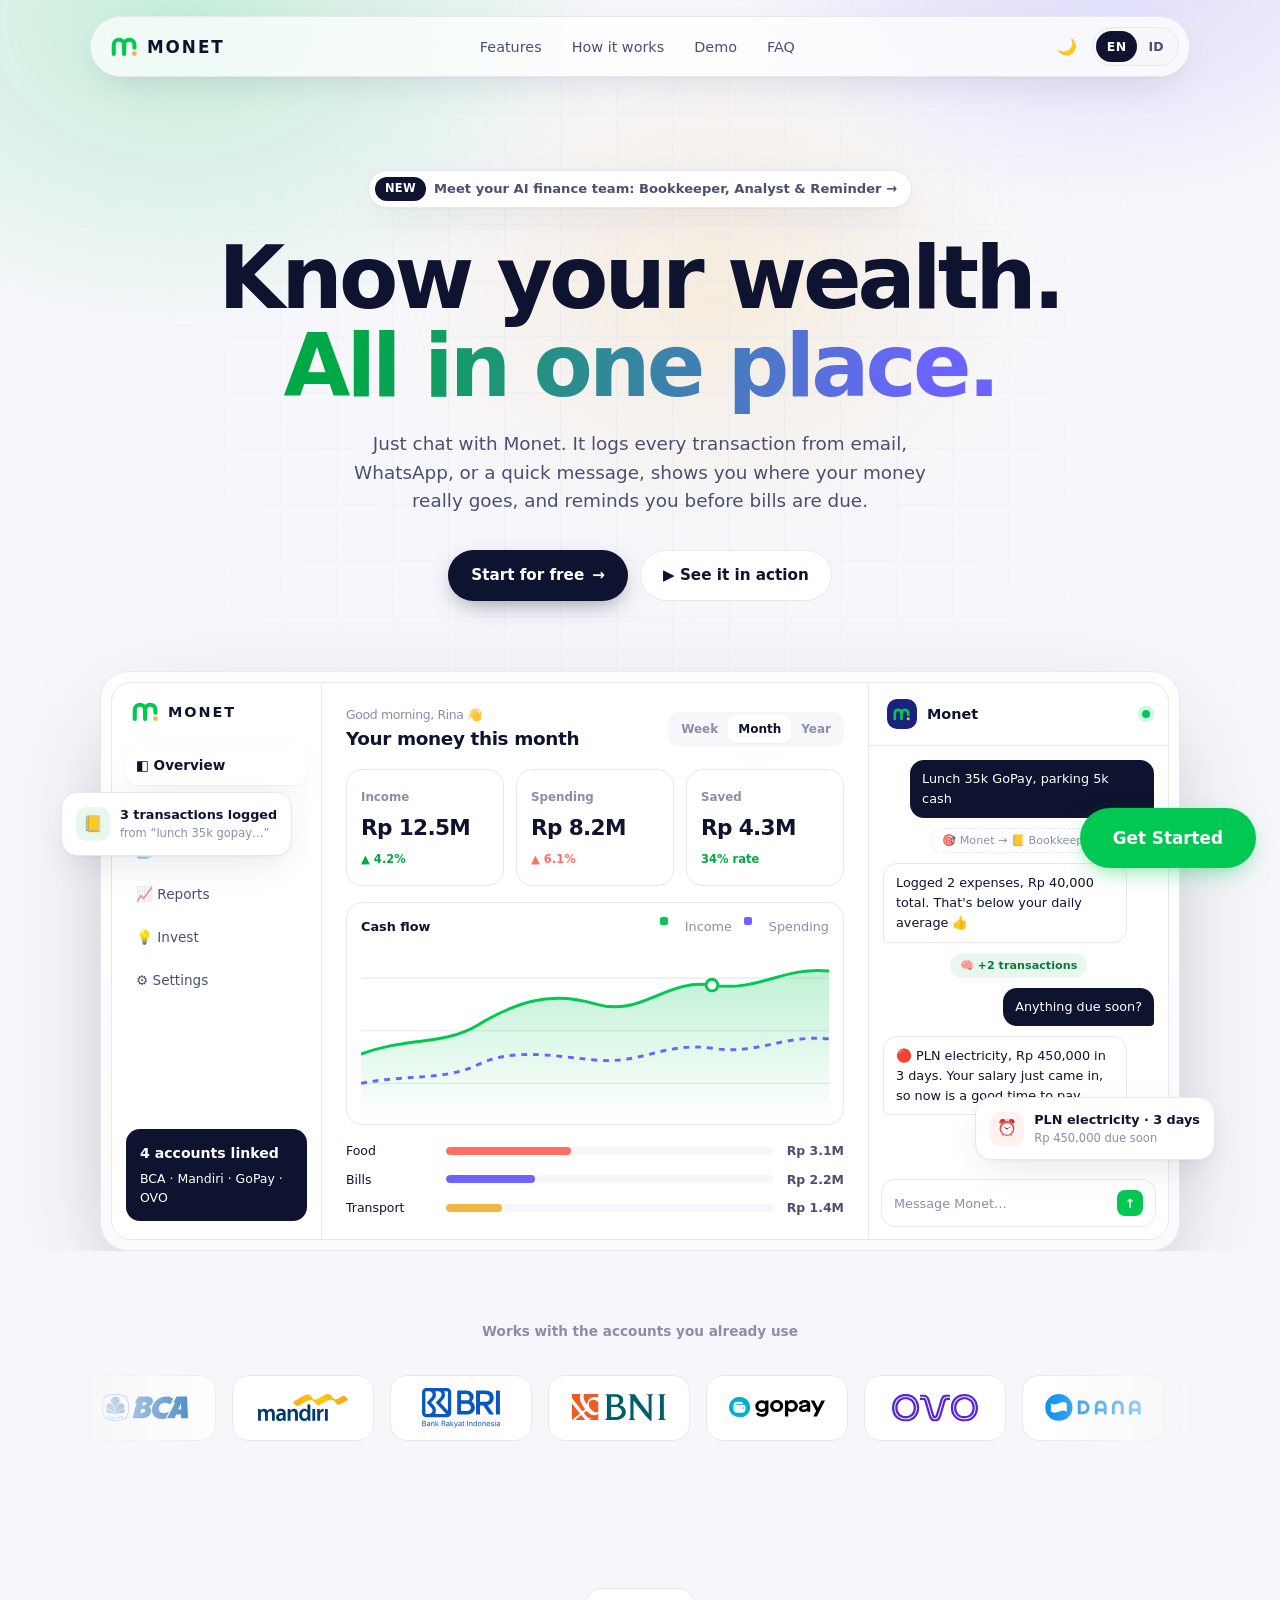
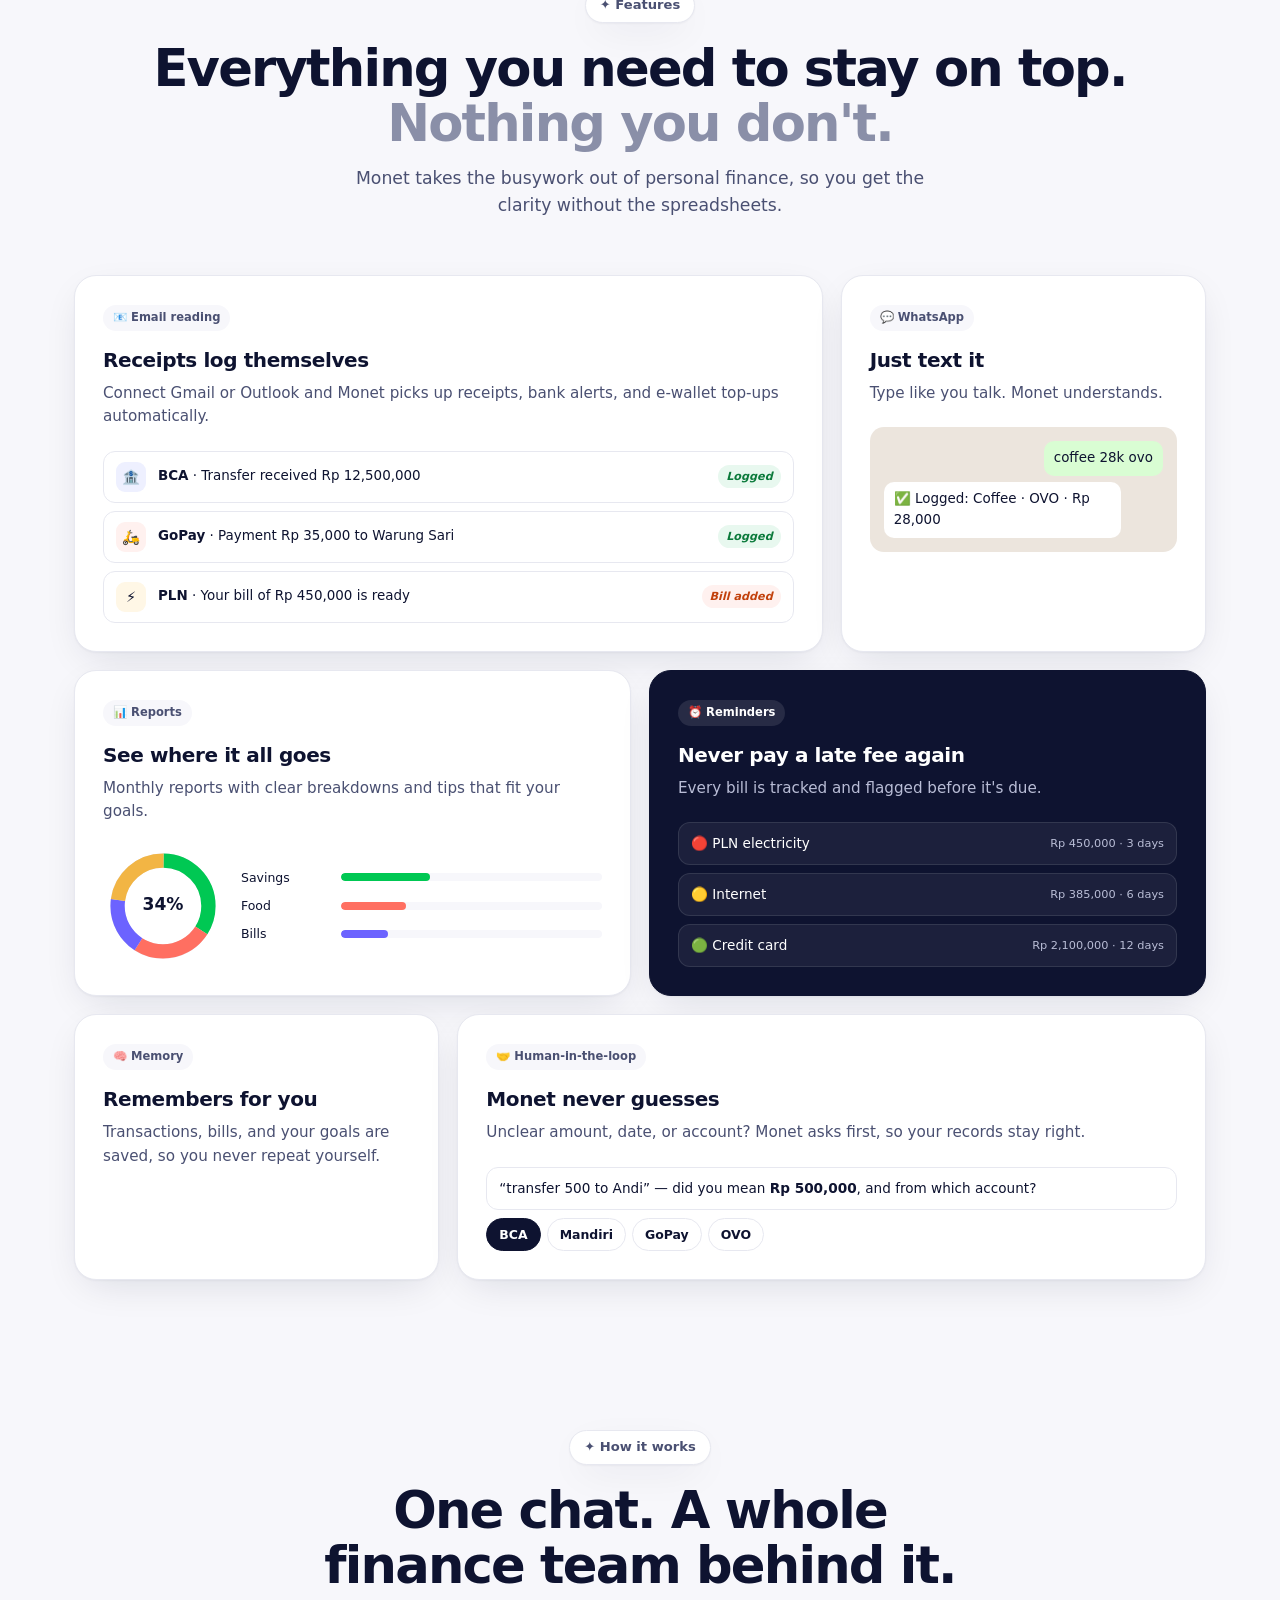
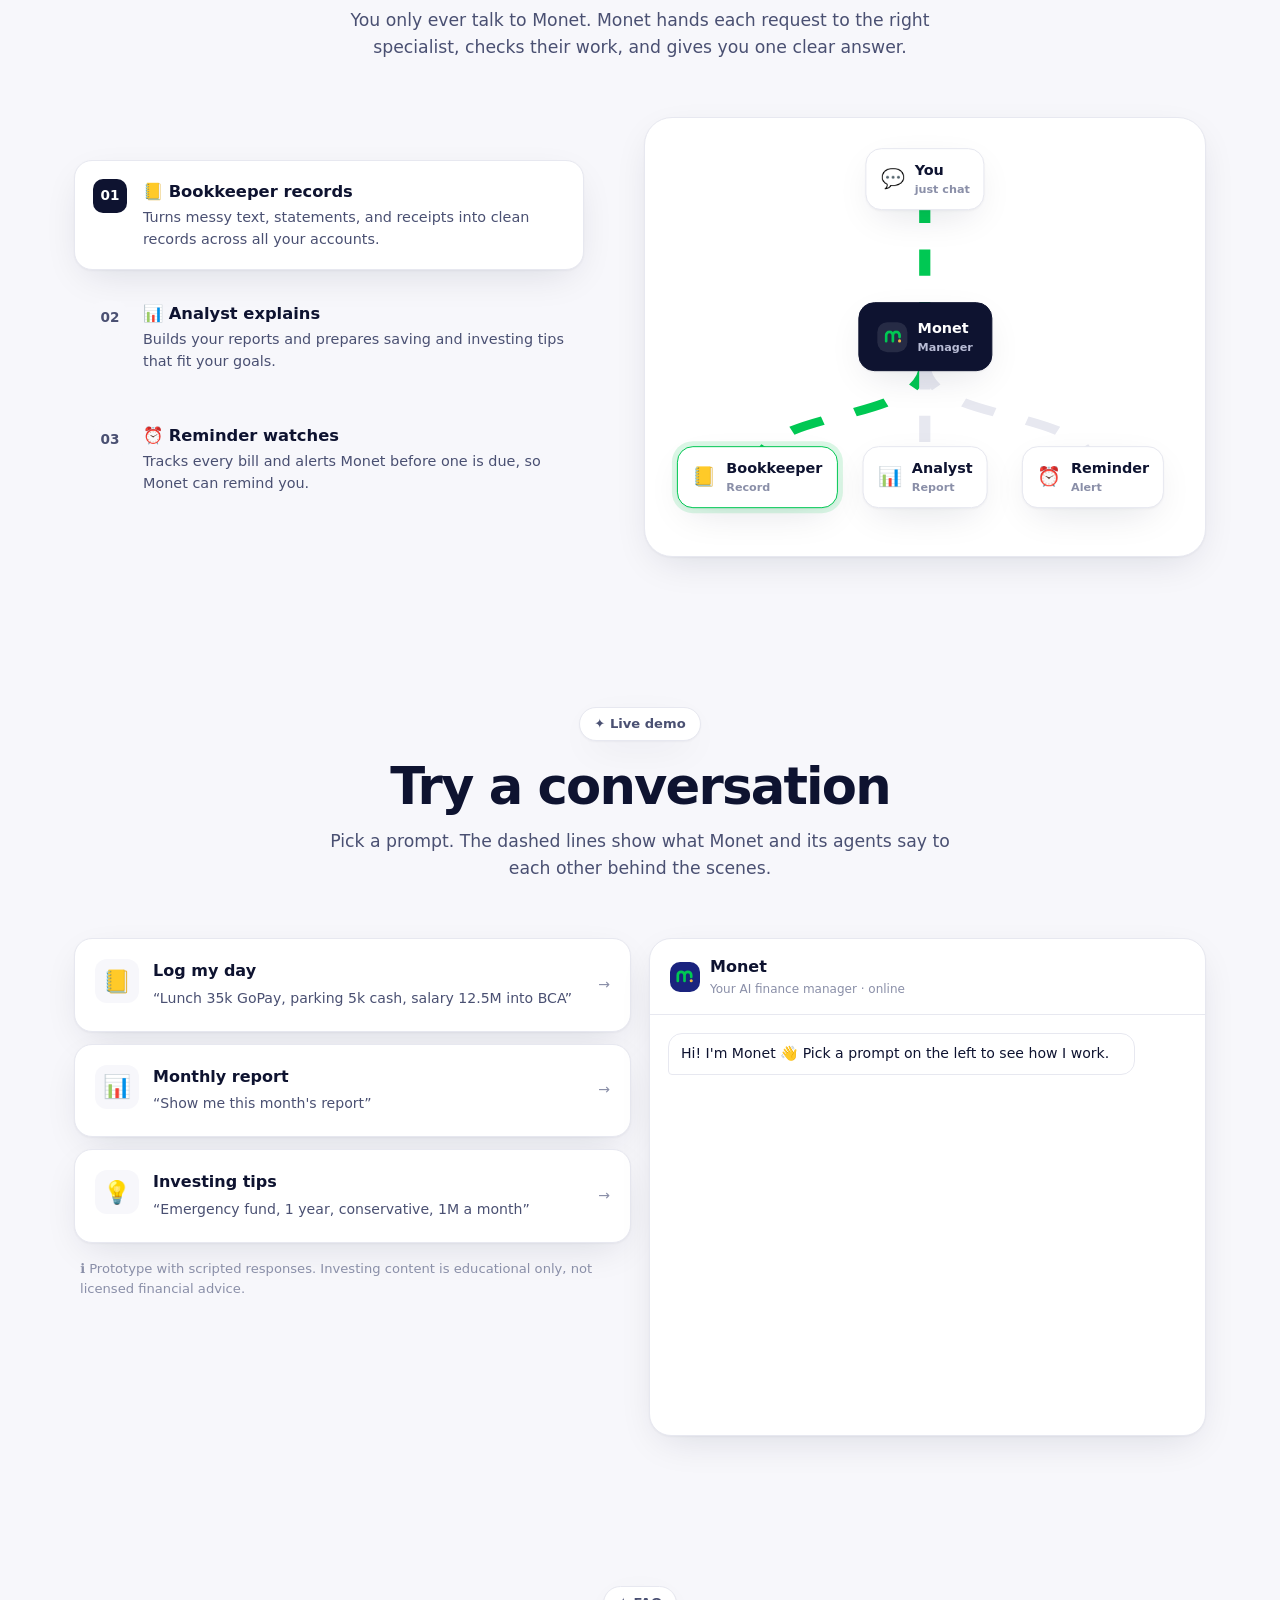
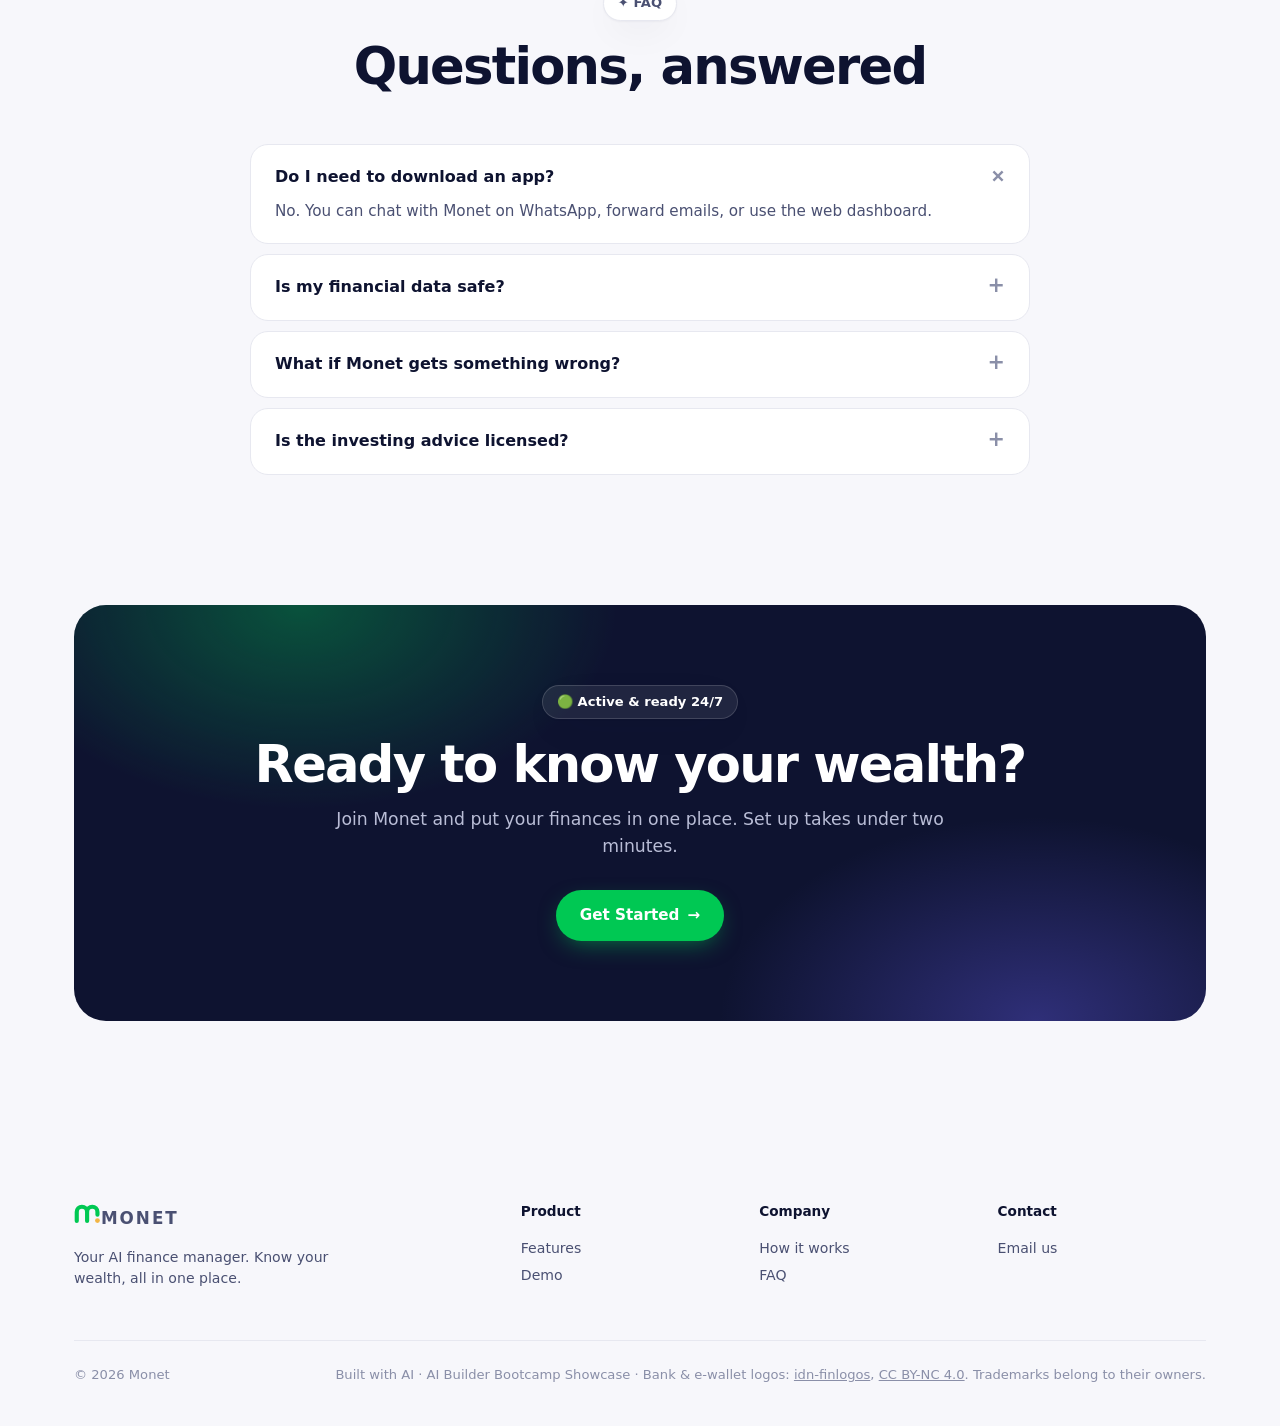
==== commit 334e936f: "Point Get Started buttons to the app - Floating Get Started button links to the app instead of #sign" ====
--- a/index.html
+++ b/index.html
@@ -8,10 +8,12 @@
   window.va = window.va || function () { (window.vaq = window.vaq || []).push(arguments); };
 </script>
 <script defer src="/_vercel/insights/script.js"></script>
+<script>try{if(localStorage.getItem("monet-theme")==="dark")document.documentElement.dataset.theme="dark"}catch(e){}</script>
 <style>
 :root{
   --ink:#0E1330;--ink2:#4A5072;--muted:#8A8FA8;--line:#E7E8F0;--bg:#F7F7FB;--white:#fff;
   --navy:#1A237E;--green:#00C853;--green2:#00A846;--gold:#F2B544;--coral:#FF6F61;--violet:#6C63FF;
+  --solid:#0E1330;--on-solid:#fff;--deep:#0E1330;--deep-line:#0E1330;--soft:var(--soft);--okbg:#E8F8EF;--oktx:#0B7A3B;--glass:rgba(255,255,255,.72);--glass2:rgba(255,255,255,.85);--hover:rgba(255,255,255,.6);--mockbg:linear-gradient(180deg,rgba(255,255,255,.9),rgba(255,255,255,.5));
   --r:22px;--sh:0 1px 2px rgba(14,19,48,.04),0 12px 40px -12px rgba(14,19,48,.14);
 }
 *{box-sizing:border-box;margin:0;padding:0}
@@ -21,7 +23,7 @@
 .wrap{max-width:1180px;margin:0 auto;padding:0 24px}
 section{padding:110px 0}
 .eyebrow{display:inline-flex;align-items:center;gap:8px;padding:6px 14px 6px 6px;border:1px solid var(--line);background:var(--white);border-radius:999px;font-size:.82rem;font-weight:600;color:var(--ink2);box-shadow:var(--sh)}
-.eyebrow b{background:var(--ink);color:#fff;border-radius:999px;padding:3px 10px;font-size:.72rem;letter-spacing:.3px}
+.eyebrow b{background:var(--solid);color:var(--on-solid);border-radius:999px;padding:3px 10px;font-size:.72rem;letter-spacing:.3px}
 .eyebrow.plain{padding:6px 14px}
 .h2{font-size:clamp(2rem,4.2vw,3.2rem);line-height:1.08;letter-spacing:-.035em;font-weight:700;margin:18px 0 14px}
 .h2 em{font-style:normal;color:var(--muted)}
@@ -29,22 +31,34 @@
 .center{text-align:center}.center .lead{margin:0 auto}
 .btn{display:inline-flex;align-items:center;gap:8px;padding:13px 22px;border-radius:999px;font-weight:600;font-size:.95rem;border:1px solid transparent;cursor:pointer;transition:transform .15s,box-shadow .15s,background .15s}
 .btn:hover{transform:translateY(-1px)}
-.btn.dark{background:var(--ink);color:#fff;box-shadow:0 8px 24px -8px rgba(14,19,48,.5)}
+.btn.dark{background:var(--solid);color:var(--on-solid);box-shadow:0 8px 24px -8px rgba(14,19,48,.5)}
 .btn.green{background:var(--green);color:#fff;box-shadow:0 8px 24px -8px rgba(0,200,83,.6)}
 .btn.ghost{background:var(--white);border-color:var(--line);color:var(--ink)}
 .btn .ar{transition:transform .15s}.btn:hover .ar{transform:translateX(3px)}
 
 /* nav */
-.nav{position:fixed;top:16px;left:50%;transform:translateX(-50%);z-index:50;width:min(1100px,calc(100% - 32px));display:flex;align-items:center;justify-content:space-between;padding:10px 10px 10px 20px;background:rgba(255,255,255,.72);backdrop-filter:blur(14px);-webkit-backdrop-filter:blur(14px);border:1px solid rgba(231,232,240,.9);border-radius:999px;box-shadow:var(--sh)}
+.nav{position:fixed;top:16px;left:50%;transform:translateX(-50%);z-index:50;width:min(1100px,calc(100% - 32px));display:flex;align-items:center;justify-content:space-between;padding:10px 10px 10px 20px;background:var(--glass);backdrop-filter:blur(14px);-webkit-backdrop-filter:blur(14px);border:1px solid var(--line);border-radius:999px;box-shadow:var(--sh)}
 .logo{display:flex;align-items:center;gap:9px;font-weight:800;letter-spacing:2px;font-size:1.05rem}
 .logo svg{height:20px;width:auto}
 .nav .links{display:flex;gap:30px;font-size:.9rem;font-weight:500;color:var(--ink2)}
 .nav .links a:hover{color:var(--ink)}
 .nav .right{display:flex;gap:8px;align-items:center}
-.nav .btn{padding:10px 18px;font-size:.88rem}
+.menu-btn{display:none;width:40px;height:40px;border-radius:50%;border:1px solid var(--line);background:var(--white);font-size:1.05rem;cursor:pointer;color:var(--ink)}
+/* "Get started" floats: bottom right on larger screens, bottom centre on phones */
+.getfix{position:fixed;right:24px;bottom:32px;z-index:50}
+.getfix .btn{padding:16px 32px;font-size:1.05rem;font-weight:700;animation:pulse 1.8s ease-out infinite,nudge 3.6s ease-in-out infinite}
+.getfix .btn:hover{animation-play-state:paused}
+/* strong green ring that grows and fades, plus a small "hop" every few seconds */
+@keyframes pulse{0%{box-shadow:0 10px 28px -8px rgba(0,200,83,.7),0 0 0 0 rgba(0,200,83,.7)}70%{box-shadow:0 10px 28px -8px rgba(0,200,83,.7),0 0 0 24px rgba(0,200,83,0)}100%{box-shadow:0 10px 28px -8px rgba(0,200,83,.7),0 0 0 0 rgba(0,200,83,0)}}
+@keyframes nudge{0%,70%,100%{transform:translateY(0) scale(1)}78%{transform:translateY(-6px) scale(1.06)}86%{transform:translateY(0) scale(1)}92%{transform:translateY(-3px) scale(1.03)}}
+@media(prefers-reduced-motion:reduce){.getfix .btn{animation:none}}
 .lang{display:flex;background:var(--bg);border:1px solid var(--line);border-radius:999px;padding:3px}
 .lang button{border:0;background:none;font:inherit;font-size:.78rem;font-weight:700;letter-spacing:.3px;padding:6px 11px;border-radius:999px;cursor:pointer;color:var(--ink2)}
-.lang button[aria-pressed="true"]{background:var(--ink);color:#fff}
+.lang button[aria-pressed="true"]{background:var(--solid);color:var(--on-solid)}
+/* buttons hold both labels, so EN and ID buttons are the same size */
+.dual{display:inline-grid}
+.dual>span{grid-area:1/1;display:inline-flex;align-items:center;justify-content:center;gap:8px}
+html[lang="en"] .dual .l-id,html[lang="id"] .dual .l-en{visibility:hidden}
 
 /* hero */
 .hero{position:relative;padding:170px 0 0;overflow:hidden;text-align:center}
@@ -59,21 +73,21 @@
 .hero .ctas{display:flex;gap:12px;justify-content:center;flex-wrap:wrap}
 
 /* product mockup */
-.mock{position:relative;margin:70px auto 0;max-width:1080px;padding:10px;border-radius:28px;background:linear-gradient(180deg,rgba(255,255,255,.9),rgba(255,255,255,.5));border:1px solid var(--line);box-shadow:0 40px 100px -30px rgba(14,19,48,.35)}
+.mock{position:relative;margin:70px auto 0;max-width:1080px;padding:10px;border-radius:28px;background:var(--mockbg);border:1px solid var(--line);box-shadow:0 40px 100px -30px rgba(14,19,48,.35)}
 .app{display:grid;grid-template-columns:210px 1fr 300px;min-height:520px;border-radius:20px;overflow:hidden;background:var(--white);border:1px solid var(--line);text-align:left}
-.side{background:#FBFBFD;border-right:1px solid var(--line);padding:18px 14px;display:flex;flex-direction:column;gap:4px;font-size:.85rem}
+.side{background:var(--soft);border-right:1px solid var(--line);padding:18px 14px;display:flex;flex-direction:column;gap:4px;font-size:.85rem}
 .side .logo{font-size:.9rem;margin:0 6px 18px}
 .side a{display:flex;gap:10px;align-items:center;padding:9px 10px;border-radius:10px;color:var(--ink2);font-weight:500}
 .side a.on{background:var(--white);color:var(--ink);box-shadow:var(--sh);font-weight:600}
 .side .sp{flex:1}
-.side .pro{background:var(--ink);color:#fff;border-radius:14px;padding:14px;font-size:.78rem}
+.side .pro{background:var(--deep);color:#fff;border-radius:14px;padding:14px;font-size:.78rem}
 .side .pro b{display:block;font-size:.88rem;margin-bottom:4px}
 .main{padding:22px 24px;display:flex;flex-direction:column;gap:16px;min-width:0}
 .topbar{display:flex;justify-content:space-between;align-items:center}
 .topbar h3{font-size:1.15rem;letter-spacing:-.02em}
 .topbar small{color:var(--muted);display:block;font-weight:500;font-size:.78rem}
 .seg{display:flex;background:var(--bg);border-radius:10px;padding:3px;font-size:.75rem;font-weight:600}
-.seg span{padding:5px 10px;border-radius:8px;color:var(--muted)}.seg span.on{background:#fff;color:var(--ink);box-shadow:var(--sh)}
+.seg span{padding:5px 10px;border-radius:8px;color:var(--muted)}.seg span.on{background:var(--white);color:var(--ink);box-shadow:var(--sh)}
 .kpis{display:grid;grid-template-columns:repeat(3,1fr);gap:12px}
 .kpi{border:1px solid var(--line);border-radius:16px;padding:14px}
 .kpi small{color:var(--muted);font-size:.74rem;font-weight:600}
@@ -89,20 +103,20 @@
 .bar u{display:block;height:8px;border-radius:99px;background:var(--bg);overflow:hidden}
 .bar u i{display:block;height:100%;border-radius:99px}
 .bar em{font-style:normal;text-align:right;color:var(--ink2);font-weight:600}
-.rail{border-left:1px solid var(--line);display:flex;flex-direction:column;background:#FBFBFD}
+.rail{border-left:1px solid var(--line);display:flex;flex-direction:column;background:var(--soft)}
 .rail .hd{padding:16px 18px;border-bottom:1px solid var(--line);display:flex;align-items:center;gap:10px;font-weight:700;font-size:.9rem}
 .rail .hd .dot{width:8px;height:8px;border-radius:50%;background:var(--green);box-shadow:0 0 0 4px rgba(0,200,83,.18);margin-left:auto}
 .av{width:30px;height:30px;border-radius:10px;background:var(--navy);display:grid;place-items:center;flex:none}
 .av svg{height:13px}
 .feed{flex:1;padding:14px;display:flex;flex-direction:column;gap:10px;font-size:.8rem;overflow:hidden}
 .bub{padding:9px 12px;border-radius:14px;max-width:90%}
-.bub.me{align-self:flex-end;background:var(--ink);color:#fff;border-bottom-right-radius:4px}
-.bub.bot{background:#fff;border:1px solid var(--line);border-bottom-left-radius:4px}
+.bub.me{align-self:flex-end;background:var(--solid);color:var(--on-solid);border-bottom-right-radius:4px}
+.bub.bot{background:var(--white);border:1px solid var(--line);border-bottom-left-radius:4px}
 .bub.sys{align-self:center;font-size:.7rem;color:var(--muted);border:1px dashed var(--line);border-radius:99px;padding:3px 10px}
-.bub.mem{align-self:center;font-size:.7rem;background:#E8F8EF;color:#0B7A3B;font-weight:700;border-radius:99px;padding:4px 10px}
-.compose{margin:12px;padding:10px 12px;border:1px solid var(--line);border-radius:14px;background:#fff;color:var(--muted);font-size:.8rem;display:flex;justify-content:space-between;align-items:center}
+.bub.mem{align-self:center;font-size:.7rem;background:var(--okbg);color:var(--oktx);font-weight:700;border-radius:99px;padding:4px 10px}
+.compose{margin:12px;padding:10px 12px;border:1px solid var(--line);border-radius:14px;background:var(--white);color:var(--muted);font-size:.8rem;display:flex;justify-content:space-between;align-items:center}
 .compose b{width:26px;height:26px;border-radius:8px;background:var(--green);color:#fff;display:grid;place-items:center}
-.float{position:absolute;background:#fff;border:1px solid var(--line);border-radius:16px;box-shadow:var(--sh);padding:12px 14px;font-size:.8rem;display:flex;gap:10px;align-items:center;text-align:left;animation:bob 5s ease-in-out infinite}
+.float{position:absolute;background:var(--white);border:1px solid var(--line);border-radius:16px;box-shadow:var(--sh);padding:12px 14px;font-size:.8rem;display:flex;gap:10px;align-items:center;text-align:left;animation:bob 5s ease-in-out infinite}
 .float .ic{width:34px;height:34px;border-radius:10px;display:grid;place-items:center;font-size:1rem}
 .float small{display:block;color:var(--muted);font-size:.72rem}
 .f1{left:-40px;top:120px}.f2{right:-36px;bottom:90px;animation-delay:-2.5s}
@@ -111,10 +125,15 @@
 /* logos */
 .logos{padding:70px 0 20px;text-align:center}
 .logos p{color:var(--muted);font-size:.85rem;font-weight:600;margin-bottom:22px}
-.marq{overflow:hidden;mask-image:linear-gradient(90deg,transparent,#000 15%,#000 85%,transparent);-webkit-mask-image:linear-gradient(90deg,transparent,#000 15%,#000 85%,transparent)}
+.marq{padding:10px 0;overflow:hidden;mask-image:linear-gradient(90deg,transparent,#000 15%,#000 85%,transparent);-webkit-mask-image:linear-gradient(90deg,transparent,#000 15%,#000 85%,transparent)}
 .marq div{display:inline-flex;align-items:center;gap:64px;padding-right:64px;white-space:nowrap;animation:mq 30s linear infinite}
 .marq img{height:28px;width:auto;flex:none;opacity:.85;transition:opacity .2s}.marq img:hover{opacity:1}
 .marq img.tall{height:40px}
+/* every logo on the same size tile: white in light mode, soft light in dark mode, so full-colour logos stay readable */
+.marq div{gap:16px;padding-right:16px}
+.marq img{box-sizing:content-box;width:96px;object-fit:contain;padding:18px 22px;background:var(--white);border:1px solid var(--line);border-radius:16px;opacity:1}
+.marq img.tall{padding:12px 22px}
+html[data-theme="dark"] .marq img{background:#EEF0F7;border-color:#EEF0F7}
 @keyframes mq{to{transform:translateX(-50%)}}
 
 /* bento */
@@ -124,15 +143,15 @@
 .card p{color:var(--ink2);font-size:.95rem}
 .card .pill{display:inline-block;font-size:.72rem;font-weight:700;padding:4px 10px;border-radius:99px;background:var(--bg);color:var(--ink2);margin-bottom:14px}
 .c4{grid-column:span 4}.c2{grid-column:span 2}.c3{grid-column:span 3}
-.card.dark{background:var(--ink);color:#fff;border-color:var(--ink)}.card.dark p{color:#B9BDD6}.card.dark .pill{background:rgba(255,255,255,.1);color:#fff}
+.card.dark{background:var(--deep);color:#fff;border-color:var(--deep-line)}.card.dark p{color:#B9BDD6}.card.dark .pill{background:rgba(255,255,255,.1);color:#fff}
 .vis{margin-top:22px}
 .inbox{display:flex;flex-direction:column;gap:8px}
-.mail{display:flex;align-items:center;gap:12px;padding:10px 12px;border:1px solid var(--line);border-radius:12px;font-size:.84rem;background:#FBFBFD}
+.mail{display:flex;align-items:center;gap:12px;padding:10px 12px;border:1px solid var(--line);border-radius:12px;font-size:.84rem;background:var(--soft)}
 .mail .ic{width:30px;height:30px;border-radius:9px;display:grid;place-items:center;flex:none;font-size:.9rem}
 .mail span{flex:1;min-width:0;overflow:hidden;text-overflow:ellipsis;white-space:nowrap}
-.mail .tg{font-size:.7rem;font-weight:700;padding:3px 8px;border-radius:99px;background:#E8F8EF;color:#0B7A3B;flex:none}
+.mail .tg{font-size:.7rem;font-weight:700;padding:3px 8px;border-radius:99px;background:var(--okbg);color:var(--oktx);flex:none}
 .wa{background:#ECE5DD;border-radius:14px;padding:14px;display:flex;flex-direction:column;gap:6px;font-size:.84rem;color:var(--ink)}
-.wa div{background:#fff;padding:7px 10px;border-radius:10px;max-width:85%}
+.wa div{background:var(--white);padding:7px 10px;border-radius:10px;max-width:85%}
 .wa .o{align-self:flex-end;background:#D9FDD3}
 .ring{display:flex;align-items:center;gap:18px}
 .ring svg{width:120px;height:120px;flex:none}
@@ -140,64 +159,60 @@
 .rem div{display:flex;justify-content:space-between;align-items:center;padding:10px 12px;border-radius:12px;background:rgba(255,255,255,.06);border:1px solid rgba(255,255,255,.1);font-size:.85rem}
 .rem small{color:#B9BDD6}
 .ask{display:flex;flex-direction:column;gap:8px}
-.ask .q{padding:10px 12px;border-radius:12px;border:1px solid var(--line);font-size:.85rem;background:#FBFBFD}
+.ask .q{padding:10px 12px;border-radius:12px;border:1px solid var(--line);font-size:.85rem;background:var(--soft)}
 .ask .opts{display:flex;gap:6px;flex-wrap:wrap}
 .ask .opts span{font-size:.78rem;font-weight:600;padding:6px 12px;border-radius:99px;border:1px solid var(--line)}
-.ask .opts span.on{background:var(--ink);color:#fff;border-color:var(--ink)}
+.ask .opts span.on{background:var(--solid);color:var(--on-solid);border-color:var(--solid)}
 
 /* team / steps */
-.team{display:grid;grid-template-columns:1fr 1.1fr;gap:60px;align-items:center}
-.steps{display:flex;flex-direction:column;gap:12px;margin-top:30px}
+.team{display:grid;grid-template-columns:1fr 1.1fr;gap:60px;align-items:center;margin-top:56px}
+.steps{display:flex;flex-direction:column;gap:12px}
 .step{display:flex;gap:16px;padding:18px;border-radius:18px;border:1px solid transparent;cursor:pointer;transition:all .2s}
-.step:hover{background:rgba(255,255,255,.6)}
-.step.on{background:#fff;border-color:var(--line);box-shadow:var(--sh)}
+.step:hover{background:var(--hover)}
+.step.on{background:var(--white);border-color:var(--line);box-shadow:var(--sh)}
 .step .n{width:34px;height:34px;border-radius:10px;background:var(--bg);display:grid;place-items:center;font-weight:700;font-size:.85rem;flex:none;color:var(--ink2)}
-.step.on .n{background:var(--ink);color:#fff}
+.step.on .n{background:var(--solid);color:var(--on-solid)}
 .step h4{font-size:1.02rem;margin-bottom:2px}
 .step p{font-size:.9rem;color:var(--ink2)}
-.org{position:relative;background:#fff;border:1px solid var(--line);border-radius:28px;padding:36px;box-shadow:var(--sh);min-height:440px}
+.org{position:relative;background:var(--white);border:1px solid var(--line);border-radius:28px;padding:36px;box-shadow:var(--sh);min-height:440px}
 .org svg.lines{position:absolute;inset:0;width:100%;height:100%;pointer-events:none}
 .org .lines path{stroke:var(--line);stroke-width:2;fill:none;stroke-dasharray:6 6}
 .org .lines path.hot{stroke:var(--green);animation:dash 1s linear infinite}
 @keyframes dash{to{stroke-dashoffset:-24}}
-.nd{position:absolute;transform:translate(-50%,-50%);display:flex;align-items:center;gap:10px;background:#fff;border:1px solid var(--line);border-radius:16px;padding:10px 14px;box-shadow:var(--sh);font-weight:700;font-size:.9rem;white-space:nowrap;transition:all .25s}
+.nd{position:absolute;transform:translate(-50%,-50%);display:flex;align-items:center;gap:10px;background:var(--white);border:1px solid var(--line);border-radius:16px;padding:10px 14px;box-shadow:var(--sh);font-weight:700;font-size:.9rem;white-space:nowrap;transition:all .25s}
 .nd small{display:block;font-size:.7rem;color:var(--muted);font-weight:600}
 .nd .e{font-size:1.2rem}
-.nd.boss{background:var(--ink);color:#fff;border-color:var(--ink);padding:14px 18px}
+.nd.boss{background:var(--deep);color:#fff;border-color:var(--deep-line);padding:14px 18px}
 .nd.boss small{color:#B9BDD6}
 .nd.hot{border-color:var(--green);box-shadow:0 0 0 5px rgba(0,200,83,.14),var(--sh)}
 .org .msg{position:absolute;left:50%;bottom:22px;transform:translateX(-50%);font-size:.8rem;color:var(--ink2);background:var(--bg);border-radius:99px;padding:6px 14px;white-space:nowrap}
 
 /* demo */
 .demo{display:grid;grid-template-columns:1fr 1fr;gap:18px;margin-top:56px}
-.chat{background:#fff;border:1px solid var(--line);border-radius:var(--r);box-shadow:var(--sh);display:flex;flex-direction:column;overflow:hidden}
+.chat{background:var(--white);border:1px solid var(--line);border-radius:var(--r);box-shadow:var(--sh);display:flex;flex-direction:column;overflow:hidden}
 .chat .hd{padding:16px 20px;border-bottom:1px solid var(--line);display:flex;align-items:center;gap:10px;font-weight:700}
 .chat .hd small{display:block;font-weight:500;color:var(--muted);font-size:.75rem}
-#msgs{height:420px;overflow-y:auto;padding:18px;display:flex;flex-direction:column;gap:10px;font-size:.88rem;background:#FBFBFD}
+#msgs{height:420px;overflow-y:auto;padding:18px;display:flex;flex-direction:column;gap:10px;font-size:.88rem;background:var(--soft)}
 #msgs .bub{animation:in .3s}
 @keyframes in{from{opacity:0;transform:translateY(6px)}}
 .typing span{display:inline-block;width:6px;height:6px;margin:0 2px;border-radius:50%;background:var(--muted);animation:b 1s infinite}
 .typing span:nth-child(2){animation-delay:.15s}.typing span:nth-child(3){animation-delay:.3s}
 @keyframes b{50%{transform:translateY(-5px)}}
 .prompts{display:flex;flex-direction:column;gap:12px}
-.prompt{text-align:left;background:#fff;border:1px solid var(--line);border-radius:18px;padding:20px;cursor:pointer;font:inherit;color:inherit;display:flex;gap:14px;align-items:flex-start;transition:all .2s;box-shadow:var(--sh)}
+.prompt{text-align:left;background:var(--white);border:1px solid var(--line);border-radius:18px;padding:20px;cursor:pointer;font:inherit;color:inherit;display:flex;gap:14px;align-items:flex-start;transition:all .2s;box-shadow:var(--sh)}
 .prompt:hover:not(:disabled){border-color:var(--ink);transform:translateY(-2px)}
 .prompt:disabled{opacity:.55;cursor:wait}
 .prompt .e{font-size:1.4rem;width:44px;height:44px;border-radius:12px;background:var(--bg);display:grid;place-items:center;flex:none}
 .prompt b{display:block;font-size:1rem;margin-bottom:2px}
 .prompt span{font-size:.88rem;color:var(--ink2)}
 .prompt .ar{margin-left:auto;align-self:center;color:var(--muted)}
+.step-desc{display:none}
 .note{font-size:.82rem;color:var(--muted);padding:4px 6px}
 
-/* stats */
-.stats{display:grid;grid-template-columns:repeat(4,1fr);border:1px solid var(--line);border-radius:var(--r);background:#fff;box-shadow:var(--sh);margin-top:56px}
-.stats div{padding:30px;border-right:1px solid var(--line)}.stats div:last-child{border:0}
-.stats b{display:block;font-size:2.4rem;letter-spacing:-.04em;line-height:1.1}
-.stats span{color:var(--ink2);font-size:.9rem}
 
 .faq{max-width:780px;margin:50px auto 0;display:flex;flex-direction:column;gap:10px}
 /* faq */
-details{background:#fff;border:1px solid var(--line);border-radius:18px;padding:20px 24px}
+details{background:var(--white);border:1px solid var(--line);border-radius:18px;padding:20px 24px}
 summary{cursor:pointer;font-weight:600;list-style:none;display:flex;justify-content:space-between;gap:20px}
 summary::-webkit-details-marker{display:none}
 summary:after{content:"+";font-size:1.3rem;line-height:1;color:var(--muted);transition:transform .2s}
@@ -205,7 +220,7 @@
 details p{color:var(--ink2);margin-top:10px;font-size:.95rem}
 
 /* cta */
-.cta{position:relative;background:var(--ink);color:#fff;border-radius:32px;padding:80px 40px;text-align:center;overflow:hidden}
+.cta{position:relative;background:var(--deep);color:#fff;border-radius:32px;padding:80px 40px;text-align:center;overflow:hidden}
 .cta:before{content:"";position:absolute;inset:0;background:radial-gradient(40% 70% at 20% 0%,rgba(0,200,83,.35),transparent 70%),radial-gradient(40% 70% at 85% 100%,rgba(108,99,255,.35),transparent 70%)}
 .cta>*{position:relative}
 .cta .h2{color:#fff}.cta .lead{color:#B9BDD6;margin:0 auto 30px}
@@ -220,21 +235,81 @@
 
 @media(max-width:1000px){
   .app{grid-template-columns:1fr 280px}.side{display:none}
-  .team{grid-template-columns:1fr}.f1,.f2{display:none}
+  .team{grid-template-columns:1fr}
+  .mock{display:flex;flex-wrap:wrap;gap:10px}.mock .app{flex:1 1 100%}
+  .float{position:static;animation:none;flex:1 1 220px}
   .c4,.c2,.c3{grid-column:span 6}
-  .stats{grid-template-columns:1fr 1fr}.stats div:nth-child(2){border-right:0}.stats div:nth-child(-n+2){border-bottom:1px solid var(--line)}
 }
 @media(max-width:760px){
   section{padding:80px 0}
-  .nav .links,.nav .ghost{display:none}
-  .app{grid-template-columns:1fr}.rail{display:none}
-  .kpis{grid-template-columns:1fr 1fr}.kpi:last-child{display:none}
-  .demo{grid-template-columns:1fr}
-  .org{min-height:520px;padding:20px}
+  .nav{padding-left:16px}
+  .nav .links{display:none}
+  .menu-btn{display:grid;place-items:center}
+  .nav.open{border-radius:26px}
+  .nav.open .links{display:flex;flex-direction:column;gap:0;position:absolute;top:calc(100% + 8px);left:0;right:0;padding:8px;background:var(--white);border:1px solid var(--line);border-radius:22px;box-shadow:var(--sh);font-size:1rem}
+  .nav.open .links a{padding:12px 14px;border-radius:14px}
+  .nav.open .links a:active{background:var(--bg)}
+  .app{grid-template-columns:1fr}.rail{border-left:0;border-top:1px solid var(--line)}
+  .kpis{gap:8px}.kpi{padding:10px}.kpi b{font-size:1rem}.kpi small,.kpi .d{font-size:.68rem}
+  .main{padding:16px}
+  .mail span{white-space:normal}
+  /* phones: How it works fits one screen: diagram on top, 3 compact step buttons below, active step's text under them */
+  .team{margin-top:32px;gap:14px}
+  .team>.org{order:1;min-height:320px;padding:16px}
+  .team>.rv:first-child{order:2}
+  .steps{display:grid;grid-template-columns:repeat(3,1fr);gap:8px}
+  .step{flex-direction:column;align-items:center;text-align:center;gap:6px;padding:10px 6px;border-color:var(--line);background:var(--white)}
+  .step .n{width:28px;height:28px;font-size:.75rem}
+  .step h4{font-size:.82rem;line-height:1.25;margin:0}
+  .step.on{border-color:var(--green);box-shadow:0 0 0 3px rgba(0,200,83,.15)}
+  .step p{display:none}
+  .step-desc{display:block;margin-top:10px;font-size:.88rem;color:var(--ink2);text-align:center;min-height:2.9em}
+  /* phones: Demo fits one screen: chat first, 3 compact prompt buttons below */
+  .demo{grid-template-columns:1fr;gap:12px;margin-top:32px}
+  .demo .chat{order:1}
+  .demo .prompts{order:2;display:grid;grid-template-columns:repeat(3,1fr);gap:8px}
+  #msgs{height:min(340px,46vh);padding:14px}
+  .prompt{flex-direction:column;align-items:center;text-align:center;gap:6px;padding:10px 6px}
+  .prompt .e{width:36px;height:36px;font-size:1.15rem}
+  .prompt b{font-size:.82rem;line-height:1.25;margin:0}
+  .prompt span,.prompt .ar{display:none}
+  .prompts .note{grid-column:1/-1;text-align:center;font-size:.75rem;padding:2px 0}
+  .nd{flex-direction:column;gap:2px;padding:8px 10px;text-align:center;font-size:.8rem}
+  .nd.boss{padding:10px 16px}
+  footer{padding-bottom:130px}
+  .getfix{left:0;right:0;bottom:28px;display:flex;justify-content:center;pointer-events:none}
+  .getfix .btn{pointer-events:auto}
+  .nav .right{gap:6px}
   .foot{grid-template-columns:1fr 1fr}
   .copy{flex-direction:column;gap:6px}
   .ring{flex-direction:column;align-items:flex-start}
-}
+  .ring>.bars{align-self:stretch}
+  .ring>svg{align-self:center}
+}
+/* menu links land on each heading at the same spot as Features (sections after it have less top padding) */
+section[id]{scroll-margin-top:70px}
+#features{scroll-margin-top:0}
+#signup{scroll-margin-top:90px}
+@media(max-width:760px){section[id]{scroll-margin-top:60px}#features{scroll-margin-top:20px}#signup{scroll-margin-top:80px}}
+.theme-btn{width:34px;height:34px;border-radius:50%;border:0;background:none;cursor:pointer;font-size:1rem;display:grid;place-items:center}
+.theme-btn:hover{background:var(--bg)}
+
+/* dark mode: same layout, darker tokens */
+html[data-theme="dark"]{
+  color-scheme:dark;
+  --ink:#EEF0FA;--ink2:#B4B8CF;--muted:#8A8FA8;--line:#272C47;--bg:#0A0D1C;--white:#13172D;
+  --solid:#EEF0FA;--on-solid:#0E1330;--deep:#1C2140;--deep-line:#2E3456;--soft:#0F1326;
+  --okbg:rgba(0,200,83,.16);--oktx:#5BE38F;
+  --glass:rgba(19,23,45,.72);--glass2:rgba(19,23,45,.88);--hover:rgba(255,255,255,.04);
+  --mockbg:linear-gradient(180deg,rgba(255,255,255,.06),rgba(255,255,255,.02));
+  --sh:0 1px 2px rgba(0,0,0,.3),0 12px 40px -12px rgba(0,0,0,.6);
+}
+html[data-theme="dark"] .btn.dark{box-shadow:0 8px 24px -8px rgba(0,0,0,.6)}
+html[data-theme="dark"] .wa{background:#0B141A}
+html[data-theme="dark"] .wa div{background:#202C33;color:#E9EDEF}
+html[data-theme="dark"] .wa .o{background:#005C4B}
+html[data-theme="dark"] .mail .ic,html[data-theme="dark"] .float .ic{background:var(--bg)!important}
+html[data-theme="dark"] .mail .tg[style]{background:rgba(255,111,97,.16)!important;color:#FF9A8F!important}
 </style>
 </head>
 <body>
@@ -253,10 +328,12 @@
   <a class="logo" href="#top"><svg viewBox="22 30 78 58" role="img" aria-label="Monet logo"><use href="#mk"/></svg>MONET</a>
   <div class="links"><a href="#features" data-i="nFeat">Features</a><a href="#team" data-i="nHow">How it works</a><a href="#demo" data-i="nDemo">Demo</a><a href="#faq">FAQ</a></div>
   <div class="right">
+    <button type="button" class="theme-btn" aria-pressed="false" aria-label="Dark mode">🌙</button>
     <div class="lang" role="group" aria-label="Language"><button type="button" data-lang="en" aria-pressed="true">EN</button><button type="button" data-lang="id" aria-pressed="false">ID</button></div>
-    <a class="btn dark" href="https://monet-app.ismailgohzali.workers.dev" data-i="nStart">Get started</a>
+    <button type="button" class="menu-btn" aria-label="Menu" aria-expanded="false">☰</button>
   </div>
 </nav>
+<div class="getfix"><a class="btn green" href="https://monet-app.ismailgohzali.workers.dev" data-i="nStart">Get Started</a></div>
 
 <header class="hero" id="top"><div class="wrap">
   <span class="eyebrow"><b data-i="new">NEW</b> <span data-i="eyebrow">Meet your AI finance team: Bookkeeper, Analyst &amp; Reminder →</span></span>
@@ -284,11 +361,11 @@
           <div class="hd"><span data-i="cf" style="color:inherit;font-weight:600">Cash flow</span><span><span><i style="background:var(--green)"></i><span data-i="inc2" style="color:inherit">Income</span></span><span><i style="background:var(--violet)"></i><span data-i="spd2" style="color:inherit">Spending</span></span></span></div>
           <svg viewBox="0 0 400 150" preserveAspectRatio="none" aria-hidden="true">
             <defs><linearGradient id="gA" x1="0" y1="0" x2="0" y2="1"><stop offset="0" stop-color="#00C853" stop-opacity=".25"/><stop offset="1" stop-color="#00C853" stop-opacity="0"/></linearGradient></defs>
-            <g stroke="#EEF0F5" stroke-width="1"><line x1="0" y1="30" x2="400" y2="30"/><line x1="0" y1="75" x2="400" y2="75"/><line x1="0" y1="120" x2="400" y2="120"/></g>
+            <g style="stroke:var(--line)" stroke-width="1"><line x1="0" y1="30" x2="400" y2="30"/><line x1="0" y1="75" x2="400" y2="75"/><line x1="0" y1="120" x2="400" y2="120"/></g>
             <path d="M0 95C40 80 70 88 100 70S160 40 200 52 260 30 300 36 360 20 400 24V150H0Z" fill="url(#gA)"/>
             <path d="M0 95C40 80 70 88 100 70S160 40 200 52 260 30 300 36 360 20 400 24" stroke="#00C853" stroke-width="2.5" fill="none"/>
             <path d="M0 120C40 112 70 118 100 104S160 96 200 100 260 84 300 90 360 78 400 82" stroke="#6C63FF" stroke-width="2.5" fill="none" stroke-dasharray="5 5"/>
-            <circle cx="300" cy="36" r="5" fill="#fff" stroke="#00C853" stroke-width="2.5"/>
+            <circle cx="300" cy="36" r="5" style="fill:var(--white)" stroke="#00C853" stroke-width="2.5"/>
           </svg>
         </div>
         <div class="bars">
@@ -337,12 +414,12 @@
     </div>
     <div class="card c3 rv"><span class="pill" data-i="pRep">📊 Reports</span><h3 data-i="repH">See where it all goes</h3><p data-i="repP">Monthly reports with clear breakdowns and tips that fit your goals.</p>
       <div class="vis ring">
-        <svg viewBox="0 0 42 42" aria-hidden="true"><circle cx="21" cy="21" r="15.9" fill="none" stroke="#F0F1F6" stroke-width="5"/>
+        <svg viewBox="0 0 42 42" aria-hidden="true"><circle cx="21" cy="21" r="15.9" fill="none" style="stroke:var(--line)" stroke-width="5"/>
           <circle cx="21" cy="21" r="15.9" fill="none" stroke="#00C853" stroke-width="5" stroke-dasharray="34 66" stroke-dashoffset="25"/>
           <circle cx="21" cy="21" r="15.9" fill="none" stroke="#FF6F61" stroke-width="5" stroke-dasharray="25 75" stroke-dashoffset="-9"/>
           <circle cx="21" cy="21" r="15.9" fill="none" stroke="#6C63FF" stroke-width="5" stroke-dasharray="18 82" stroke-dashoffset="-34"/>
           <circle cx="21" cy="21" r="15.9" fill="none" stroke="#F2B544" stroke-width="5" stroke-dasharray="23 77" stroke-dashoffset="-52"/>
-          <text x="21" y="22.5" text-anchor="middle" font-size="6" font-weight="800" fill="#0E1330">34%</text></svg>
+          <text x="21" y="22.5" text-anchor="middle" font-size="6" font-weight="800" style="fill:var(--ink)">34%</text></svg>
         <div class="bars" style="flex:1">
           <div class="bar" style="grid-template-columns:90px 1fr"><span data-i="sav">Savings</span><u><i style="width:34%;background:var(--green)"></i></u></div>
           <div class="bar" style="grid-template-columns:90px 1fr"><span data-i="food">Food</span><u><i style="width:25%;background:var(--coral)"></i></u></div>
@@ -365,16 +442,20 @@
   </div>
 </div></section>
 
-<section id="team" style="padding-top:40px"><div class="wrap team">
-  <div class="rv">
+<section id="team" style="padding-top:40px"><div class="wrap">
+  <div class="center rv">
     <span class="eyebrow plain" data-i="eHow">✦ How it works</span>
     <h2 class="h2" data-i="teamH">One chat. A whole<br>finance team behind it.</h2>
     <p class="lead" data-i="teamLead">You only ever talk to Monet. Monet hands each request to the right specialist, checks their work, and gives you one clear answer.</p>
+  </div>
+  <div class="team">
+  <div class="rv">
     <div class="steps" id="steps">
       <div class="step on" data-n="0"><div class="n">01</div><div><h4 data-i="st1h">📒 Bookkeeper records</h4><p data-i="st1p">Turns messy text, statements, and receipts into clean records across all your accounts.</p></div></div>
       <div class="step" data-n="1"><div class="n">02</div><div><h4 data-i="st2h">📊 Analyst explains</h4><p data-i="st2p">Builds your reports and prepares saving and investing tips that fit your goals.</p></div></div>
       <div class="step" data-n="2"><div class="n">03</div><div><h4 data-i="st3h">⏰ Reminder watches</h4><p data-i="st3p">Tracks every bill and alerts Monet before one is due, so Monet can remind you.</p></div></div>
     </div>
+    <p class="step-desc" aria-live="polite"></p>
   </div>
   <div class="org rv" id="org">
     <svg class="lines" viewBox="0 0 100 100" preserveAspectRatio="none" aria-hidden="true">
@@ -386,6 +467,7 @@
     <div class="nd" id="N1" style="left:50%;top:82%"><span class="e">📊</span><div data-i="nd2">Analyst<small>Report</small></div></div>
     <div class="nd" id="N2" style="left:80%;top:82%"><span class="e">⏰</span><div data-i="nd3">Reminder<small>Alert</small></div></div>
   </div>
+  </div>
 </div></section>
 
 <section id="demo" style="padding-top:40px"><div class="wrap">
@@ -405,12 +487,6 @@
       <div class="hd"><div class="av"><svg viewBox="22 30 78 58"><use href="#mk"/></svg></div><div data-i="chatHd">Monet<small>Your AI finance manager · online</small></div></div>
       <div id="msgs"></div>
     </div>
-  </div>
-  <div class="stats rv">
-    <div data-i="sa1"><b>5 min</b><span>saved per day on logging</span></div>
-    <div data-i="sa2"><b>4+</b><span>accounts in one view</span></div>
-    <div data-i="sa3"><b>0</b><span>late fees with reminders</span></div>
-    <div data-i="sa4"><b>24/7</b><span>always on, on WhatsApp</span></div>
   </div>
 </div></section>
 
@@ -475,6 +551,7 @@
   $$(".step").forEach((s,j)=>s.classList.toggle("on",j===i));
   [0,1,2].forEach(j=>{$("#N"+j).classList.toggle("hot",j===i);$("#L"+(j+1)).classList.toggle("hot",j===i)});
   $("#L0").classList.add("hot");
+  $(".step-desc").innerHTML=$$(".step p")[i].innerHTML; // phones show the active step's text under the step buttons
 }
 $$(".step").forEach(s=>s.addEventListener("click",()=>{clearInterval(auto);setStep(+s.dataset.n)}));
 setStep(0);auto=setInterval(()=>setStep((step+1)%3),3200);
@@ -483,9 +560,8 @@
 const ID={
 nFeat:"Fitur",nHow:"Cara kerja",nDemo:"Demo",nStart:"Mulai",
 new:"BARU",eyebrow:"Kenalan dengan tim keuangan AI-mu: Bookkeeper, Analyst &amp; Reminder →",
-h1:"Kenali kekayaanmu.<br><span class=\"grad\">Semua di satu tempat.</span>",
 heroLead:"Cukup chat dengan Monet. Monet mencatat setiap transaksi dari email, WhatsApp, atau pesan singkat, menunjukkan ke mana uangmu benar-benar pergi, dan mengingatkanmu sebelum tagihan jatuh tempo.",
-ctaFree:"Mulai gratis <span class=\"ar\">→</span>",ctaSee:"▶ Lihat cara kerjanya",
+ctaFree:"Mulai gratis <span class=\"ar\">→</span>",ctaSee:"▶ Lihat demonya",
 f1:"<b>3 transaksi tercatat</b><small>dari “makan siang 35rb gopay…”</small>",
 f2:"<b>Listrik PLN · 3 hari</b><small>Rp 450.000 segera jatuh tempo</small>",
 sOv:"◧ Ringkasan",sTx:"⇄ Transaksi",sBills:"🧾 Tagihan",sRep:"📈 Laporan",sInv:"💡 Investasi",sSet:"⚙ Pengaturan",
@@ -528,8 +604,6 @@
 pr3:"<b>Tips investasi</b><span>“Dana darurat, 1 tahun, konservatif, 1jt per bulan”</span>",
 demoNote:"ℹ️ Prototipe dengan respons yang sudah disiapkan. Konten investasi bersifat edukatif, bukan nasihat keuangan berlisensi.",
 chatHd:"Monet<small>Manajer keuangan AI-mu · online</small>",
-sa1:"<b>5 menit</b><span>hemat per hari untuk pencatatan</span>",sa2:"<b>4+</b><span>akun dalam satu tampilan</span>",
-sa3:"<b>0</b><span>denda telat dengan pengingat</span>",sa4:"<b>24/7</b><span>selalu aktif di WhatsApp</span>",
 faqH:"Pertanyaan yang sering diajukan",
 q1:"Apakah saya perlu mengunduh aplikasi?",a1:"Tidak. Kamu bisa chat dengan Monet lewat WhatsApp, meneruskan email, atau memakai dashboard web.",
 q2:"Apakah data keuangan saya aman?",a2:"Monet hanya membaca struk dan notifikasi yang kamu hubungkan, dan tidak pernah memindahkan uang atas namamu.",
@@ -537,8 +611,8 @@
 q4:"Apakah saran investasinya berlisensi?",a4:"Tidak. Tips bersifat edukatif. Monet menyarankan jenis produk dan merekomendasikan produk yang terdaftar dan diawasi OJK.",
 active:"🟢 Aktif &amp; siaga 24/7",ctaH:"Siap mengenal kekayaanmu?",
 ctaLead:"Bergabung dengan Monet dan satukan keuanganmu di satu tempat. Pengaturan kurang dari dua menit.",
-signUp:"Mulai sekarang <span class=\"ar\">→</span>",
-footTag:"Manajer keuangan AI-mu. Kenali kekayaanmu, semua di satu tempat.",
+signUp:"Mulai gratis <span class=\"ar\">→</span>",
+footTag:"Manajer keuangan AI-mu. Know your wealth, all in one place.",
 fProd:"Produk",fComp:"Perusahaan",fCont:"Kontak",fMail:"Kirim email",
 credit:"Dibuat dengan AI · AI Builder Bootcamp Showcase · Logo bank &amp; e-wallet: <a href=\"https://github.com/hafidznoor/idn-finlogos\" style=\"text-decoration:underline\">idn-finlogos</a>, <a href=\"https://creativecommons.org/licenses/by-nc/4.0/\" style=\"text-decoration:underline\">CC BY-NC 4.0</a>. Merek dagang milik pemiliknya masing-masing."
 };
@@ -568,6 +642,8 @@
   ["bot","Cocok: reksa dana pasar uang atau deposito (risiko rendah, mudah dicairkan). Rp 1 jt × 12 ≈ Rp 12 jt, sekitar 1,5 bulan pengeluaran. Tambahkan dari tabungan bulananmu supaya lebih cepat mencapai 3 bulan.<br><small style='color:var(--muted)'>Bersifat edukatif. Pilih produk yang terdaftar di OJK.</small>"],["mem","🧠 Update memori: preferensi investasi tersimpan"]]
 ]};
 
+// buttons keep one size in both languages: both labels sit in the same grid cell, only one is visible
+$$(".btn[data-i]").forEach(b=>{const k=b.dataset.i;b.removeAttribute("data-i");b.innerHTML=`<span class="dual"><span class="l-en">${b.innerHTML}</span><span class="l-id" aria-hidden="true">${ID[k]??b.innerHTML}</span></span>`});
 const EN={};$$("[data-i]").forEach(e=>{if(!(e.dataset.i in EN))EN[e.dataset.i]=e.innerHTML});
 let lang="en",busy=false,gen=0;
 const box=$("#msgs"),wait=ms=>new Promise(r=>setTimeout(r,ms));
@@ -575,11 +651,32 @@
   lang=l;document.documentElement.lang=l;document.title=META[l].title;
   $$("[data-i]").forEach(e=>{const k=e.dataset.i;e.innerHTML=l==="id"&&ID[k]!=null?ID[k]:EN[k]});
   $$(".lang button").forEach(b=>b.setAttribute("aria-pressed",String(b.dataset.lang===l)));
+  setTheme(document.documentElement.dataset.theme==="dark"?"dark":"light");
+  setStep(step);
+  $$(".dual").forEach(d=>{d.querySelector(".l-en").setAttribute("aria-hidden",String(l!=="en"));d.querySelector(".l-id").setAttribute("aria-hidden",String(l!=="id"))});
   try{localStorage.setItem("monet-lang",l)}catch(e){}
   gen++;busy=false;$$(".prompt").forEach(b=>b.disabled=false);
   box.innerHTML="";add("bot",META[l].hi);
 }
 $$(".lang button").forEach(b=>b.addEventListener("click",()=>setLang(b.dataset.lang)));
+
+// light / dark mode (choice saved; first visit is light)
+const themeBtn=$(".theme-btn");
+function setTheme(t){
+  const dark=t==="dark";
+  if(dark)document.documentElement.dataset.theme="dark";else delete document.documentElement.dataset.theme;
+  themeBtn.textContent=dark?"☀️":"🌙";themeBtn.setAttribute("aria-pressed",String(dark));
+  const lb=lang==="id"?(dark?"Mode terang":"Mode gelap"):(dark?"Light mode":"Dark mode");
+  themeBtn.setAttribute("aria-label",lb);themeBtn.title=lb;
+}
+themeBtn.addEventListener("click",()=>{const t=document.documentElement.dataset.theme==="dark"?"light":"dark";setTheme(t);try{localStorage.setItem("monet-theme",t)}catch(e){}});
+
+// mobile menu
+const nav=$(".nav"),menuBtn=$(".menu-btn");
+function setMenu(o){nav.classList.toggle("open",o);menuBtn.setAttribute("aria-expanded",String(o));menuBtn.textContent=o?"✕":"☰"}
+menuBtn.addEventListener("click",()=>setMenu(!nav.classList.contains("open")));
+$$(".nav .links a").forEach(a=>a.addEventListener("click",()=>setMenu(false)));
+document.addEventListener("click",e=>{if(!e.target.closest(".nav"))setMenu(false)});
 
 function add(cls,html){const d=document.createElement("div");d.className="bub "+cls;d.innerHTML=html;box.appendChild(d);box.scrollTop=box.scrollHeight;return d}
 async function run(i){
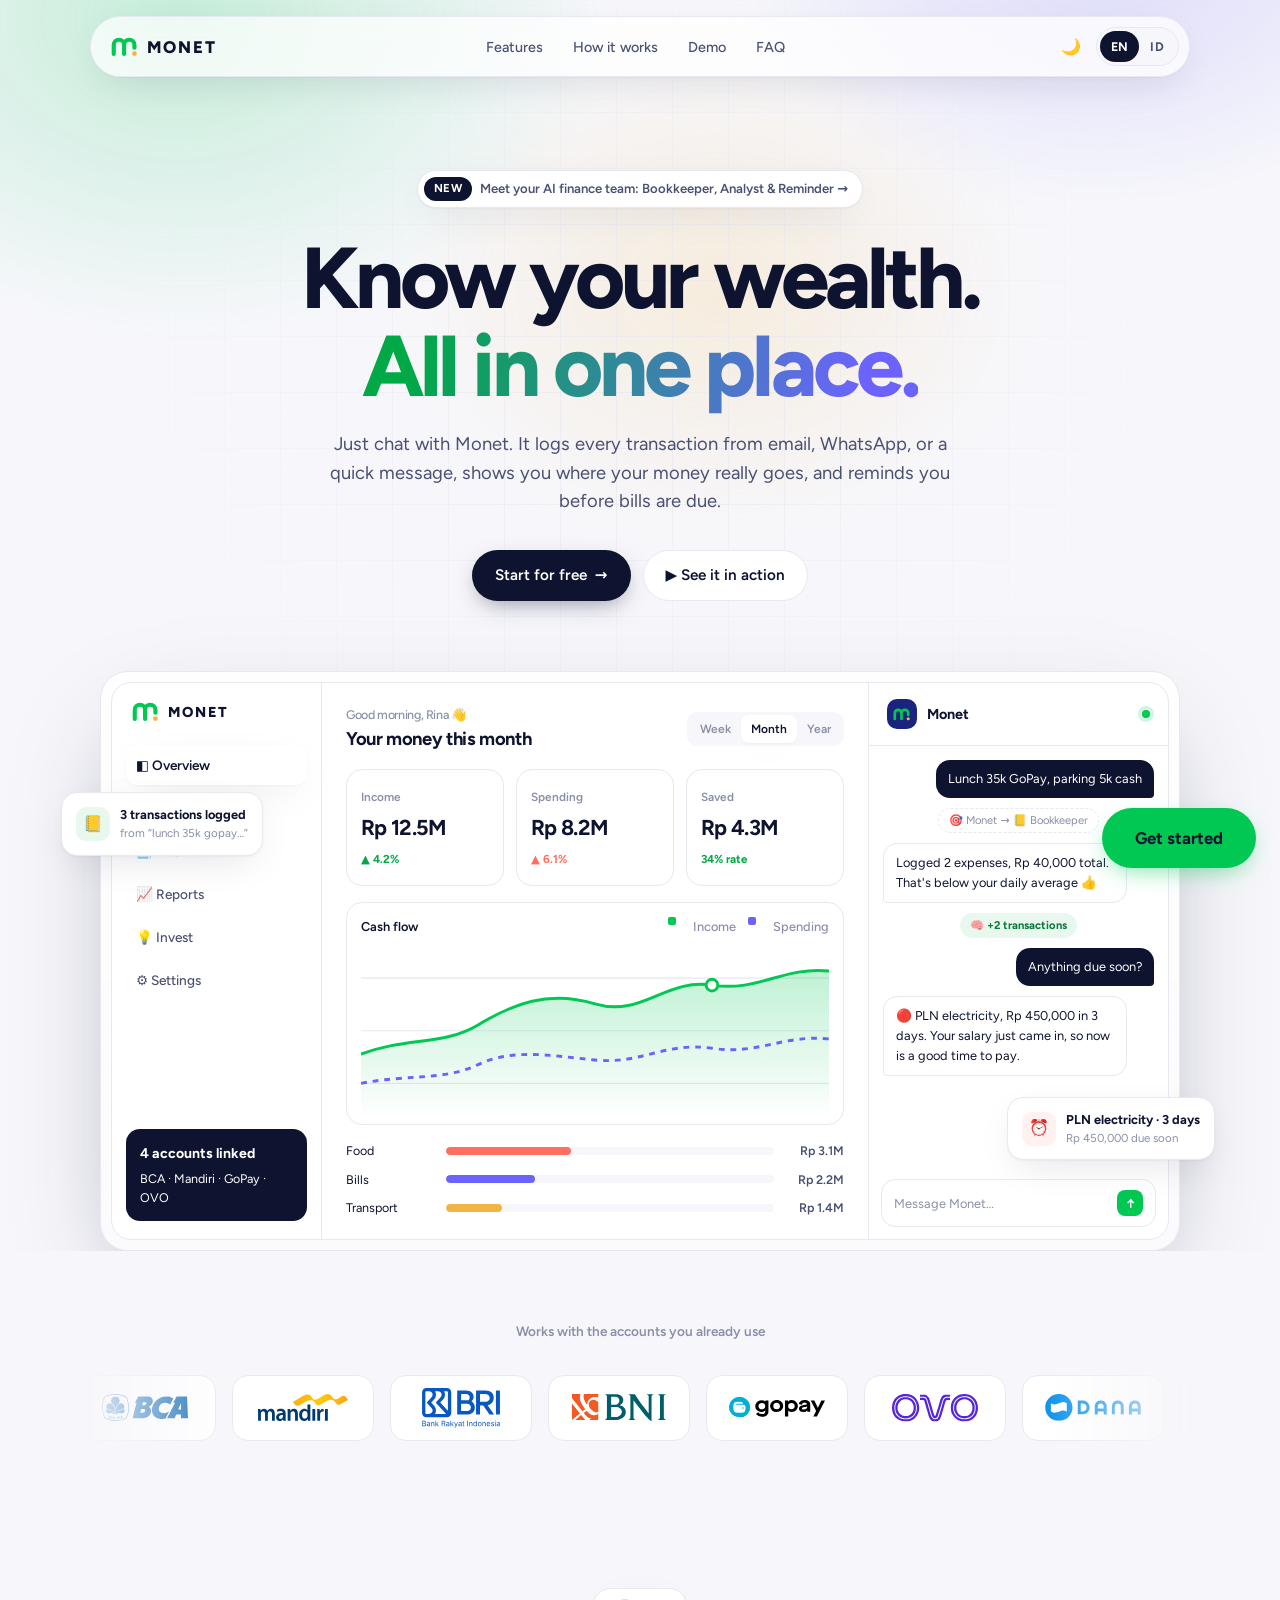
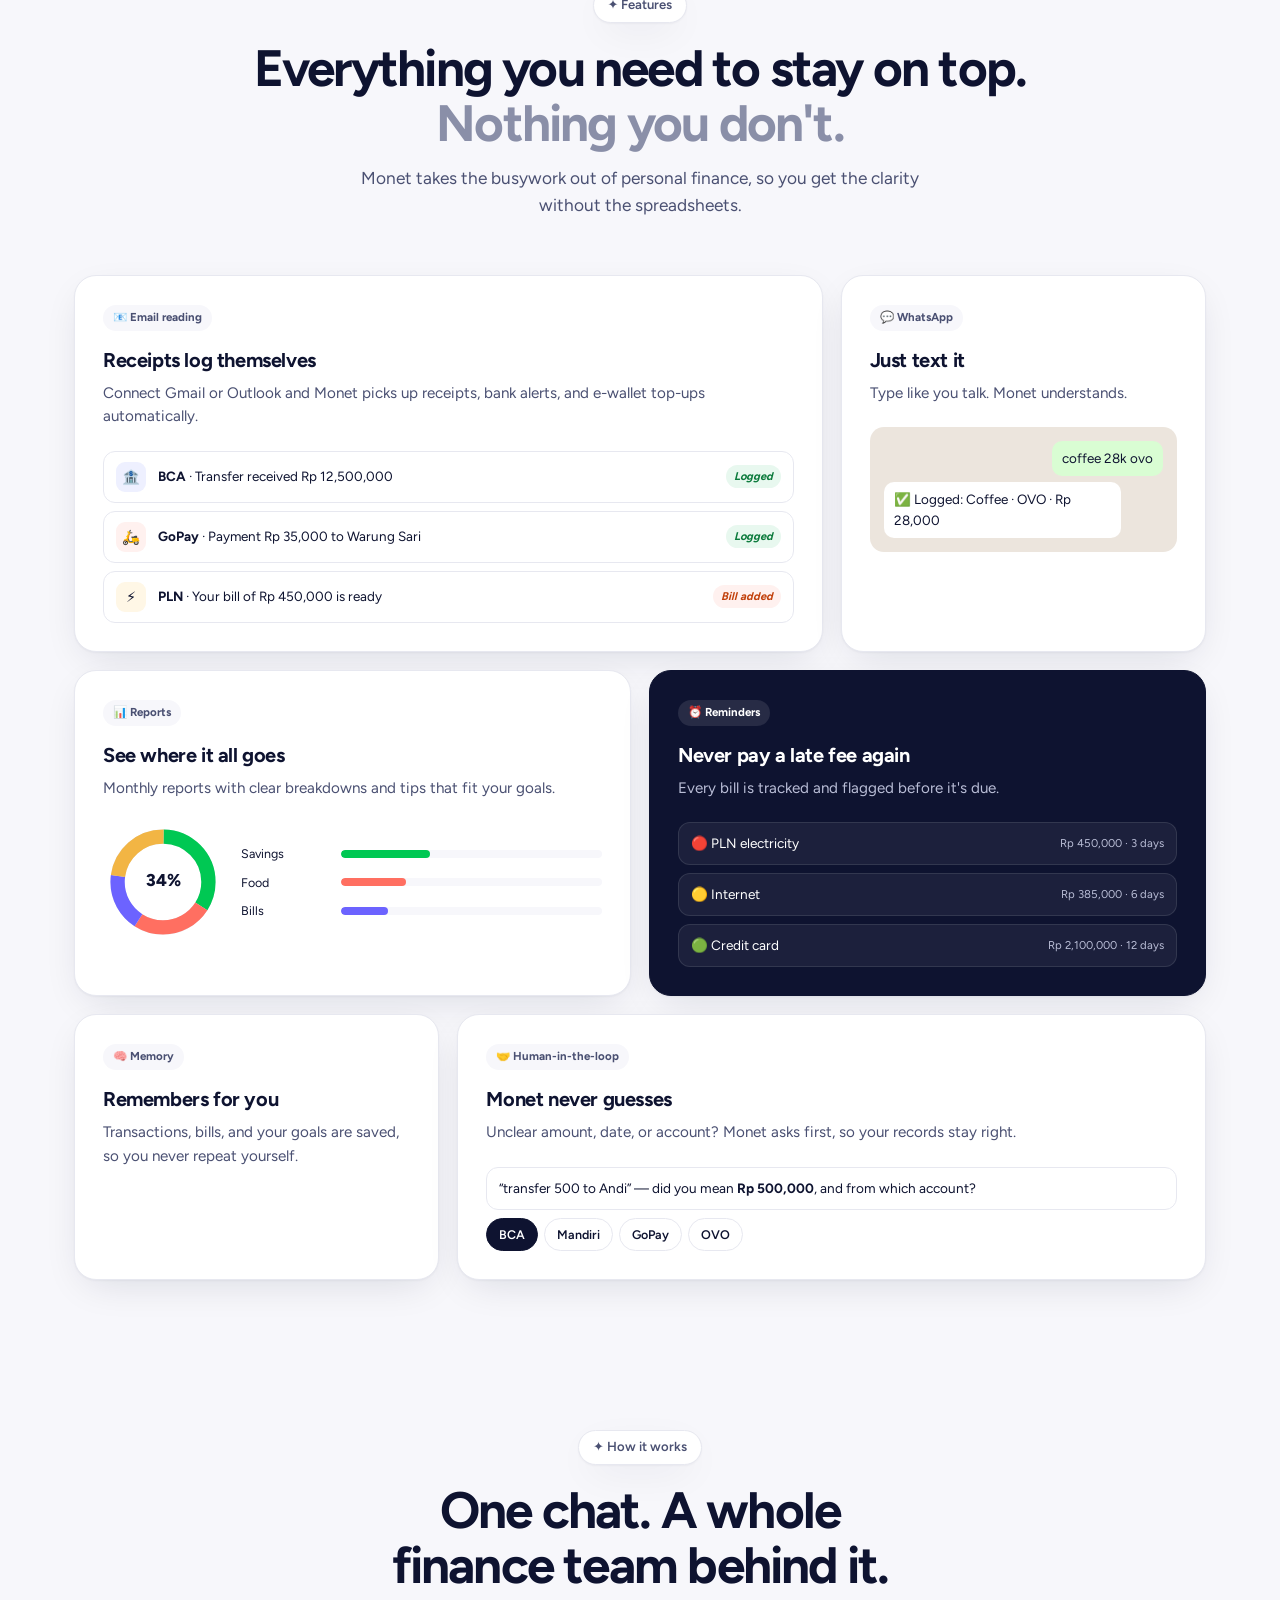
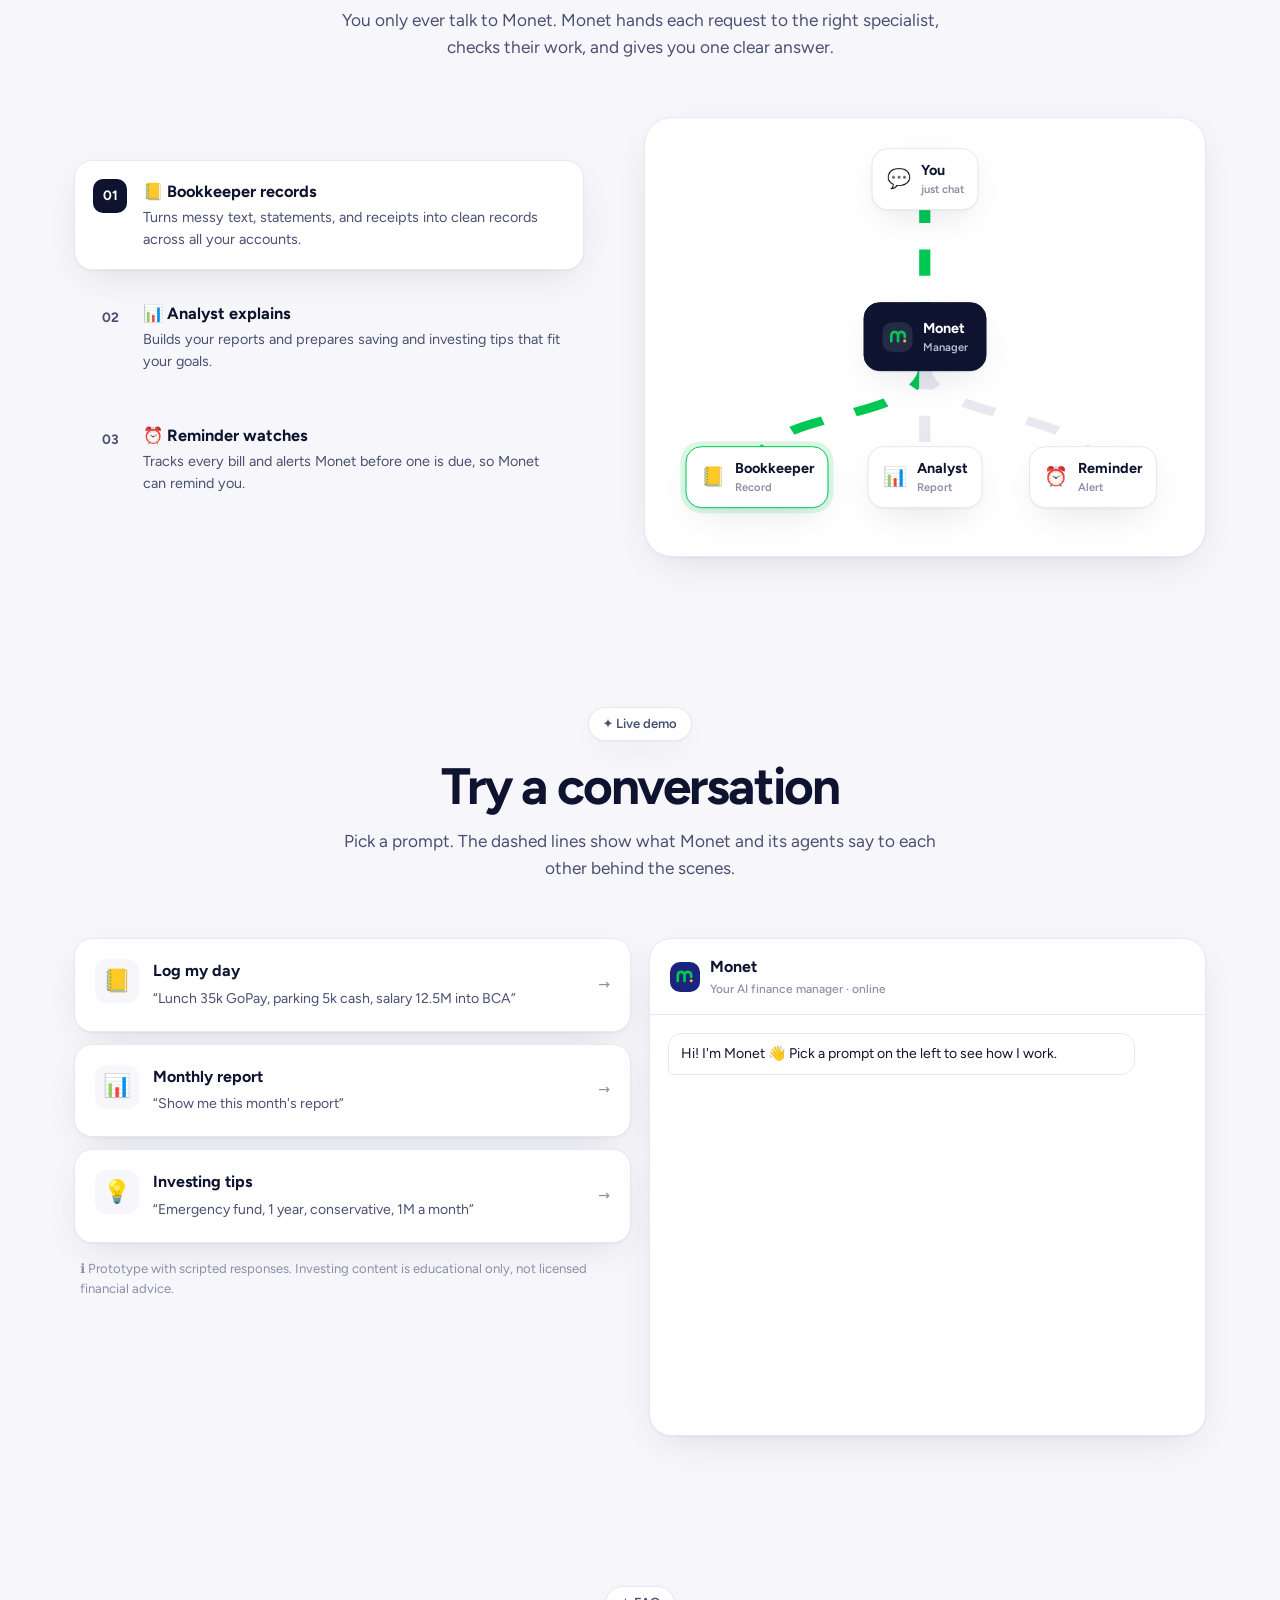
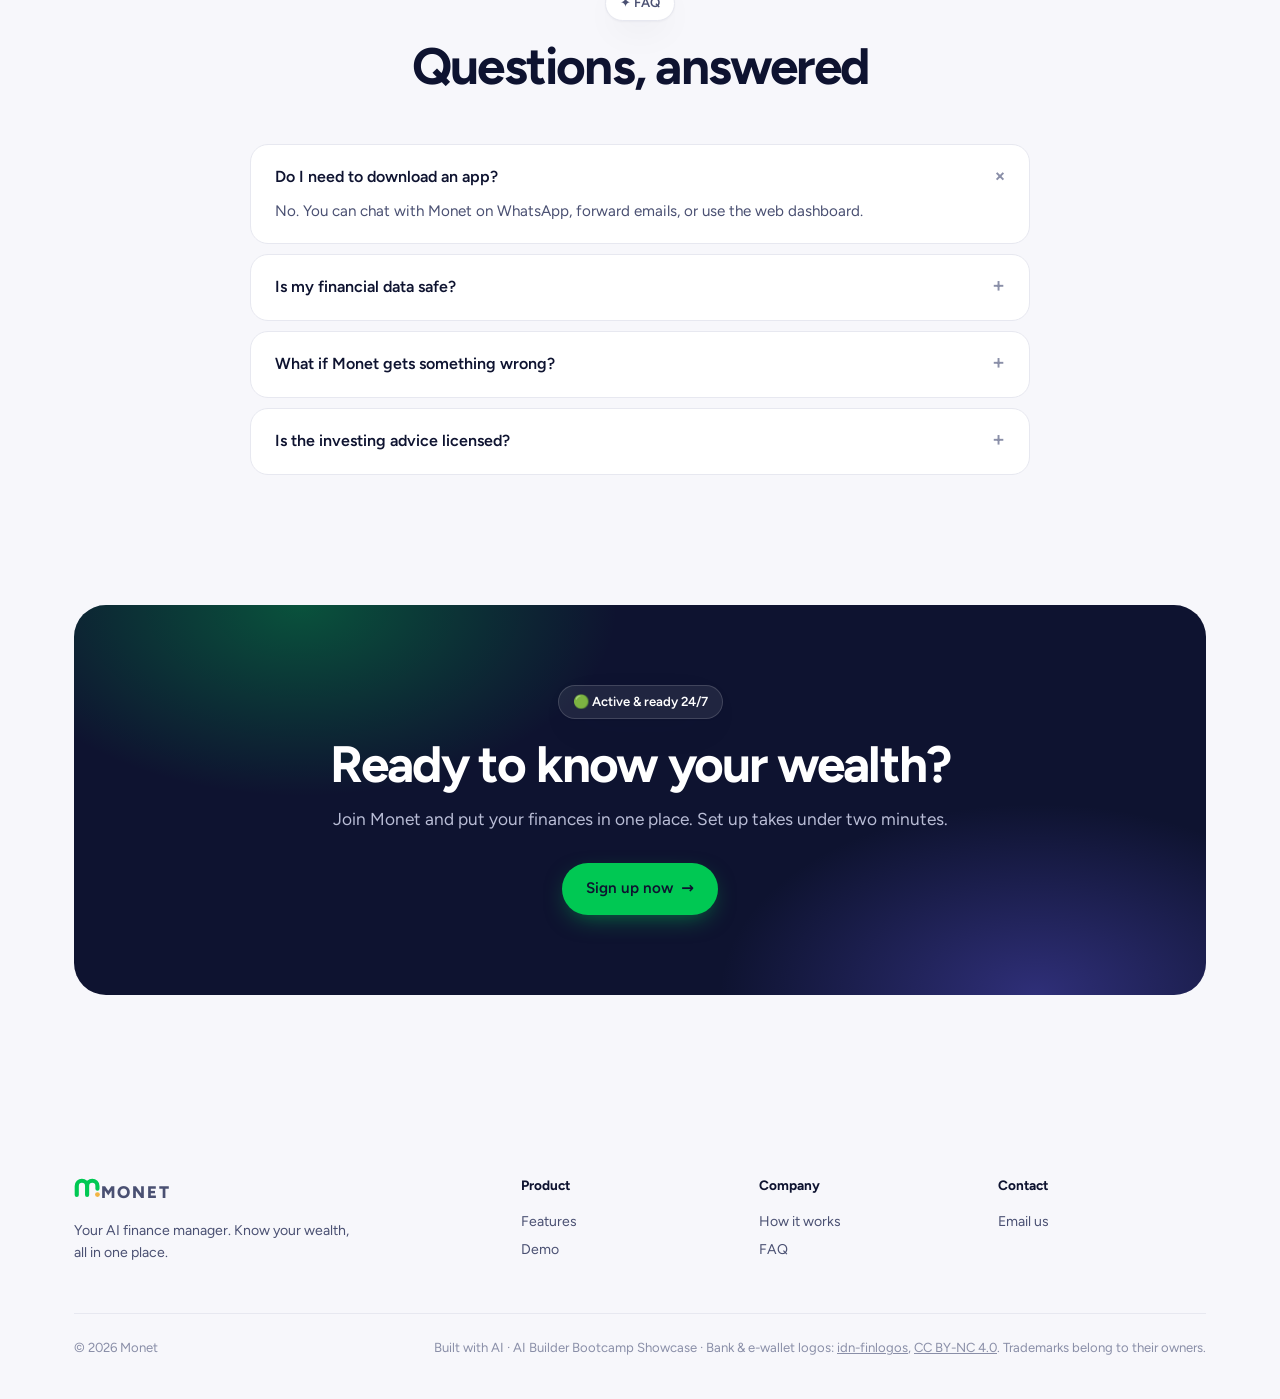
==== commit 56f865ba: "Landing page: contrast, heading order, font - Sign-up buttons use dark ink text on the green (contra" ====
--- a/index.html
+++ b/index.html
@@ -10,6 +10,7 @@
 <script defer src="/_vercel/insights/script.js"></script>
 <script>try{if(localStorage.getItem("monet-theme")==="dark")document.documentElement.dataset.theme="dark"}catch(e){}</script>
 <style>
+@font-face{font-family:Figtree;font-style:normal;font-weight:400 800;font-display:swap;src:url([data-uri]) format("woff2")}
 :root{
   --ink:#0E1330;--ink2:#4A5072;--muted:#8A8FA8;--line:#E7E8F0;--bg:#F7F7FB;--white:#fff;
   --navy:#1A237E;--green:#00C853;--green2:#00A846;--gold:#F2B544;--coral:#FF6F61;--violet:#6C63FF;
@@ -18,7 +19,7 @@
 }
 *{box-sizing:border-box;margin:0;padding:0}
 html{scroll-behavior:smooth}
-body{font-family:Inter,system-ui,-apple-system,"Segoe UI",Roboto,Arial,sans-serif;background:var(--bg);color:var(--ink);line-height:1.55;-webkit-font-smoothing:antialiased}
+body{font-family:Figtree,system-ui,-apple-system,"Segoe UI",Roboto,Arial,sans-serif;background:var(--bg);color:var(--ink);line-height:1.55;-webkit-font-smoothing:antialiased}
 a{color:inherit;text-decoration:none}
 .wrap{max-width:1180px;margin:0 auto;padding:0 24px}
 section{padding:110px 0}
@@ -32,7 +33,7 @@
 .btn{display:inline-flex;align-items:center;gap:8px;padding:13px 22px;border-radius:999px;font-weight:600;font-size:.95rem;border:1px solid transparent;cursor:pointer;transition:transform .15s,box-shadow .15s,background .15s}
 .btn:hover{transform:translateY(-1px)}
 .btn.dark{background:var(--solid);color:var(--on-solid);box-shadow:0 8px 24px -8px rgba(14,19,48,.5)}
-.btn.green{background:var(--green);color:#fff;box-shadow:0 8px 24px -8px rgba(0,200,83,.6)}
+.btn.green{background:var(--green);color:var(--ink);box-shadow:0 8px 24px -8px rgba(0,200,83,.6)}
 .btn.ghost{background:var(--white);border-color:var(--line);color:var(--ink)}
 .btn .ar{transition:transform .15s}.btn:hover .ar{transform:translateX(3px)}
 
@@ -84,7 +85,7 @@
 .side .pro b{display:block;font-size:.88rem;margin-bottom:4px}
 .main{padding:22px 24px;display:flex;flex-direction:column;gap:16px;min-width:0}
 .topbar{display:flex;justify-content:space-between;align-items:center}
-.topbar h3{font-size:1.15rem;letter-spacing:-.02em}
+.topbar h2{font-size:1.15rem;letter-spacing:-.02em}
 .topbar small{color:var(--muted);display:block;font-weight:500;font-size:.78rem}
 .seg{display:flex;background:var(--bg);border-radius:10px;padding:3px;font-size:.75rem;font-weight:600}
 .seg span{padding:5px 10px;border-radius:8px;color:var(--muted)}.seg span.on{background:var(--white);color:var(--ink);box-shadow:var(--sh)}
@@ -172,7 +173,7 @@
 .step.on{background:var(--white);border-color:var(--line);box-shadow:var(--sh)}
 .step .n{width:34px;height:34px;border-radius:10px;background:var(--bg);display:grid;place-items:center;font-weight:700;font-size:.85rem;flex:none;color:var(--ink2)}
 .step.on .n{background:var(--solid);color:var(--on-solid)}
-.step h4{font-size:1.02rem;margin-bottom:2px}
+.step h3{font-size:1.02rem;margin-bottom:2px}
 .step p{font-size:.9rem;color:var(--ink2)}
 .org{position:relative;background:var(--white);border:1px solid var(--line);border-radius:28px;padding:36px;box-shadow:var(--sh);min-height:440px}
 .org svg.lines{position:absolute;inset:0;width:100%;height:100%;pointer-events:none}
@@ -260,7 +261,7 @@
   .steps{display:grid;grid-template-columns:repeat(3,1fr);gap:8px}
   .step{flex-direction:column;align-items:center;text-align:center;gap:6px;padding:10px 6px;border-color:var(--line);background:var(--white)}
   .step .n{width:28px;height:28px;font-size:.75rem}
-  .step h4{font-size:.82rem;line-height:1.25;margin:0}
+  .step h3{font-size:.82rem;line-height:1.25;margin:0}
   .step.on{border-color:var(--green);box-shadow:0 0 0 3px rgba(0,200,83,.15)}
   .step p{display:none}
   .step-desc{display:block;margin-top:10px;font-size:.88rem;color:var(--ink2);text-align:center;min-height:2.9em}
@@ -333,7 +334,7 @@
     <button type="button" class="menu-btn" aria-label="Menu" aria-expanded="false">☰</button>
   </div>
 </nav>
-<div class="getfix"><a class="btn green" href="https://monet-app.ismailgohzali.workers.dev" data-i="nStart">Get Started</a></div>
+<div class="getfix"><a class="btn green" href="#signup" data-i="nStart">Get started</a></div>
 
 <header class="hero" id="top"><div class="wrap">
   <span class="eyebrow"><b data-i="new">NEW</b> <span data-i="eyebrow">Meet your AI finance team: Bookkeeper, Analyst &amp; Reminder →</span></span>
@@ -351,7 +352,7 @@
         <div class="pro"><b data-i="linked">4 accounts linked</b>BCA · Mandiri · GoPay · OVO</div>
       </aside>
       <div class="main">
-        <div class="topbar"><h3 data-i="greet"><small>Good morning, Rina 👋</small>Your money this month</h3><div class="seg"><span data-i="wk">Week</span><span class="on" data-i="mo">Month</span><span data-i="yr">Year</span></div></div>
+        <div class="topbar"><h2 data-i="greet"><small>Good morning, Rina 👋</small>Your money this month</h2><div class="seg"><span data-i="wk">Week</span><span class="on" data-i="mo">Month</span><span data-i="yr">Year</span></div></div>
         <div class="kpis">
           <div class="kpi"><small data-i="inc">Income</small><b data-i="k1">Rp 12.5M</b><span class="d">▲ 4.2%</span></div>
           <div class="kpi"><small data-i="spd">Spending</small><b data-i="k2">Rp 8.2M</b><span class="d dn">▲ 6.1%</span></div>
@@ -451,9 +452,9 @@
   <div class="team">
   <div class="rv">
     <div class="steps" id="steps">
-      <div class="step on" data-n="0"><div class="n">01</div><div><h4 data-i="st1h">📒 Bookkeeper records</h4><p data-i="st1p">Turns messy text, statements, and receipts into clean records across all your accounts.</p></div></div>
-      <div class="step" data-n="1"><div class="n">02</div><div><h4 data-i="st2h">📊 Analyst explains</h4><p data-i="st2p">Builds your reports and prepares saving and investing tips that fit your goals.</p></div></div>
-      <div class="step" data-n="2"><div class="n">03</div><div><h4 data-i="st3h">⏰ Reminder watches</h4><p data-i="st3p">Tracks every bill and alerts Monet before one is due, so Monet can remind you.</p></div></div>
+      <div class="step on" data-n="0"><div class="n">01</div><div><h3 data-i="st1h">📒 Bookkeeper records</h3><p data-i="st1p">Turns messy text, statements, and receipts into clean records across all your accounts.</p></div></div>
+      <div class="step" data-n="1"><div class="n">02</div><div><h3 data-i="st2h">📊 Analyst explains</h3><p data-i="st2p">Builds your reports and prepares saving and investing tips that fit your goals.</p></div></div>
+      <div class="step" data-n="2"><div class="n">03</div><div><h3 data-i="st3h">⏰ Reminder watches</h3><p data-i="st3p">Tracks every bill and alerts Monet before one is due, so Monet can remind you.</p></div></div>
     </div>
     <p class="step-desc" aria-live="polite"></p>
   </div>
@@ -505,7 +506,7 @@
     <span class="eyebrow plain" style="background:rgba(255,255,255,.08);border-color:rgba(255,255,255,.15);color:#fff" data-i="active">🟢 Active &amp; ready 24/7</span>
     <h2 class="h2" data-i="ctaH">Ready to know your wealth?</h2>
     <p class="lead" data-i="ctaLead">Join Monet and put your finances in one place. Set up takes under two minutes.</p>
-    <a class="btn green" href="https://monet-app.ismailgohzali.workers.dev" data-i="signUp">Get Started <span class="ar">→</span></a>
+    <a class="btn green" href="mailto:ismailgohzali@gmail.com?subject=Sign%20Up%20-%20Monet" data-i="signUp">Sign up now <span class="ar">→</span></a>
   </div>
 </div></section>
 
@@ -611,7 +612,7 @@
 q4:"Apakah saran investasinya berlisensi?",a4:"Tidak. Tips bersifat edukatif. Monet menyarankan jenis produk dan merekomendasikan produk yang terdaftar dan diawasi OJK.",
 active:"🟢 Aktif &amp; siaga 24/7",ctaH:"Siap mengenal kekayaanmu?",
 ctaLead:"Bergabung dengan Monet dan satukan keuanganmu di satu tempat. Pengaturan kurang dari dua menit.",
-signUp:"Mulai gratis <span class=\"ar\">→</span>",
+signUp:"Daftar gratis <span class=\"ar\">→</span>",
 footTag:"Manajer keuangan AI-mu. Know your wealth, all in one place.",
 fProd:"Produk",fComp:"Perusahaan",fCont:"Kontak",fMail:"Kirim email",
 credit:"Dibuat dengan AI · AI Builder Bootcamp Showcase · Logo bank &amp; e-wallet: <a href=\"https://github.com/hafidznoor/idn-finlogos\" style=\"text-decoration:underline\">idn-finlogos</a>, <a href=\"https://creativecommons.org/licenses/by-nc/4.0/\" style=\"text-decoration:underline\">CC BY-NC 4.0</a>. Merek dagang milik pemiliknya masing-masing."
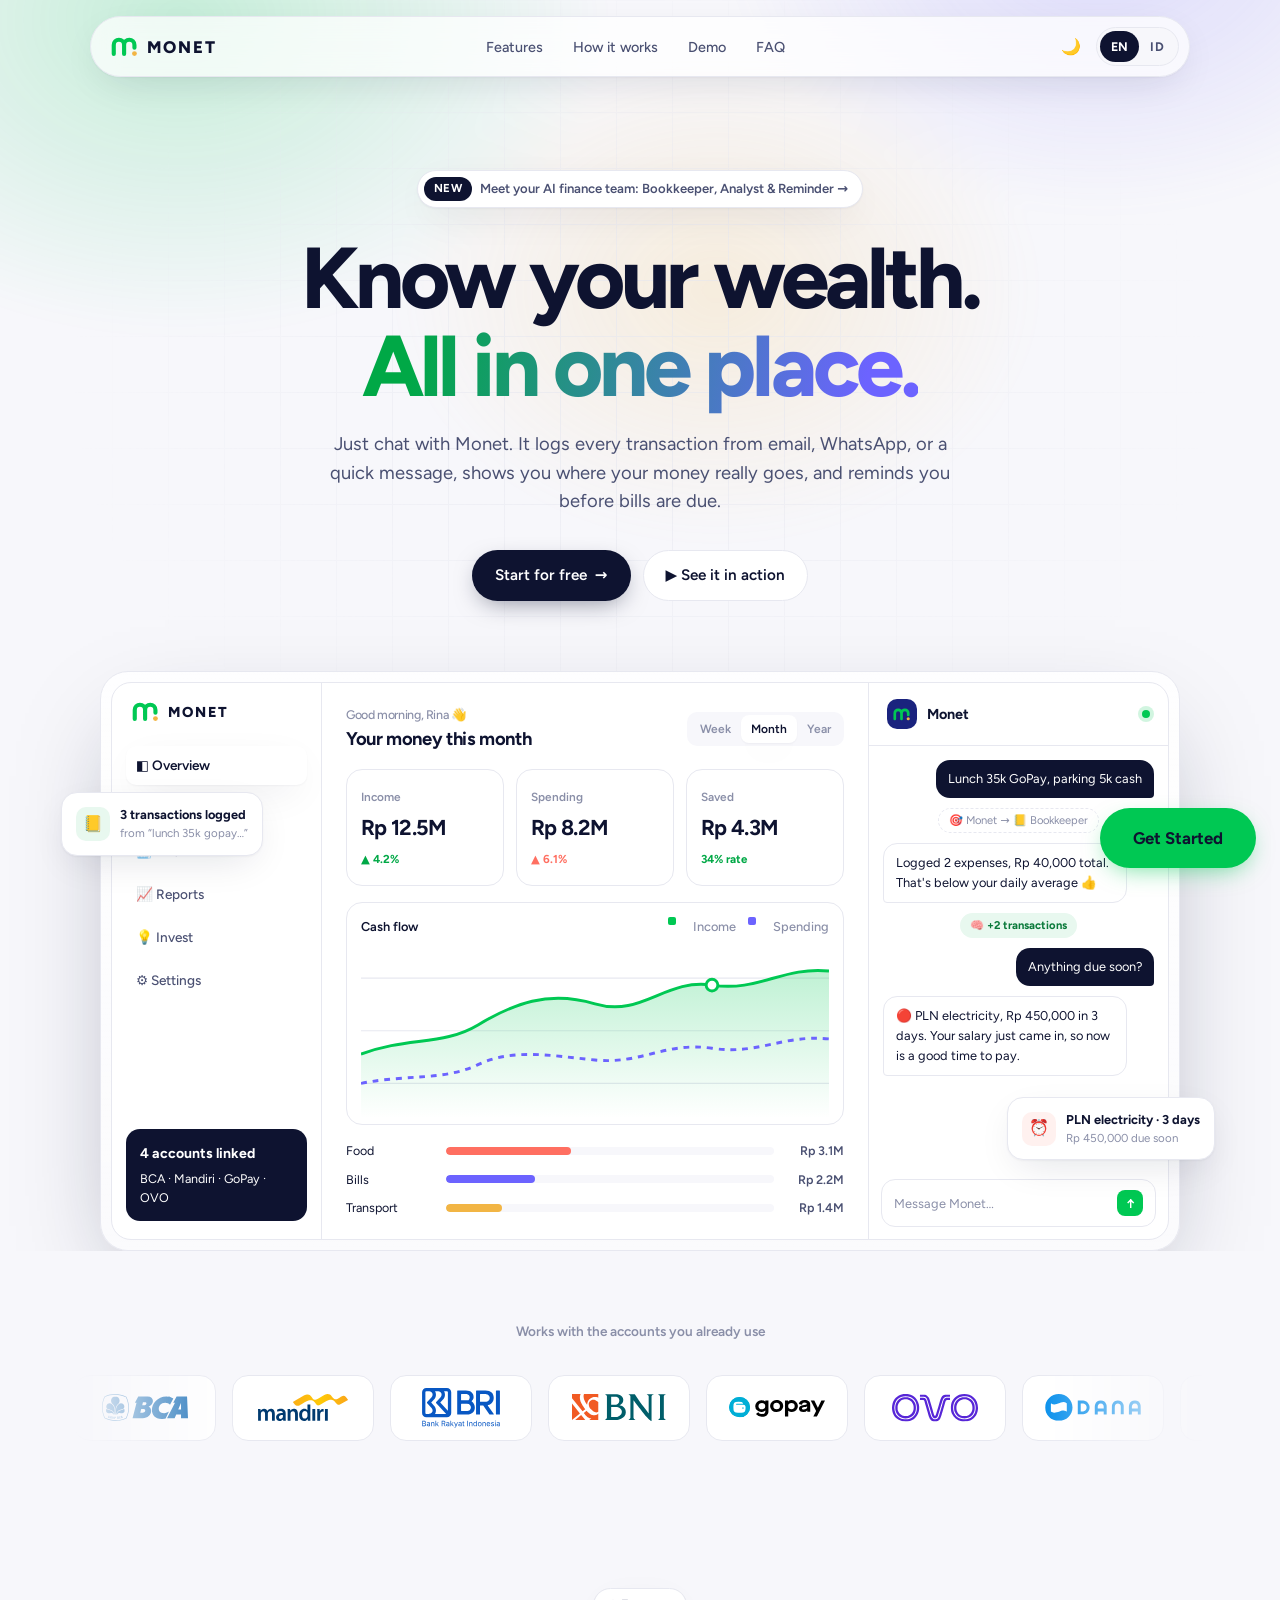
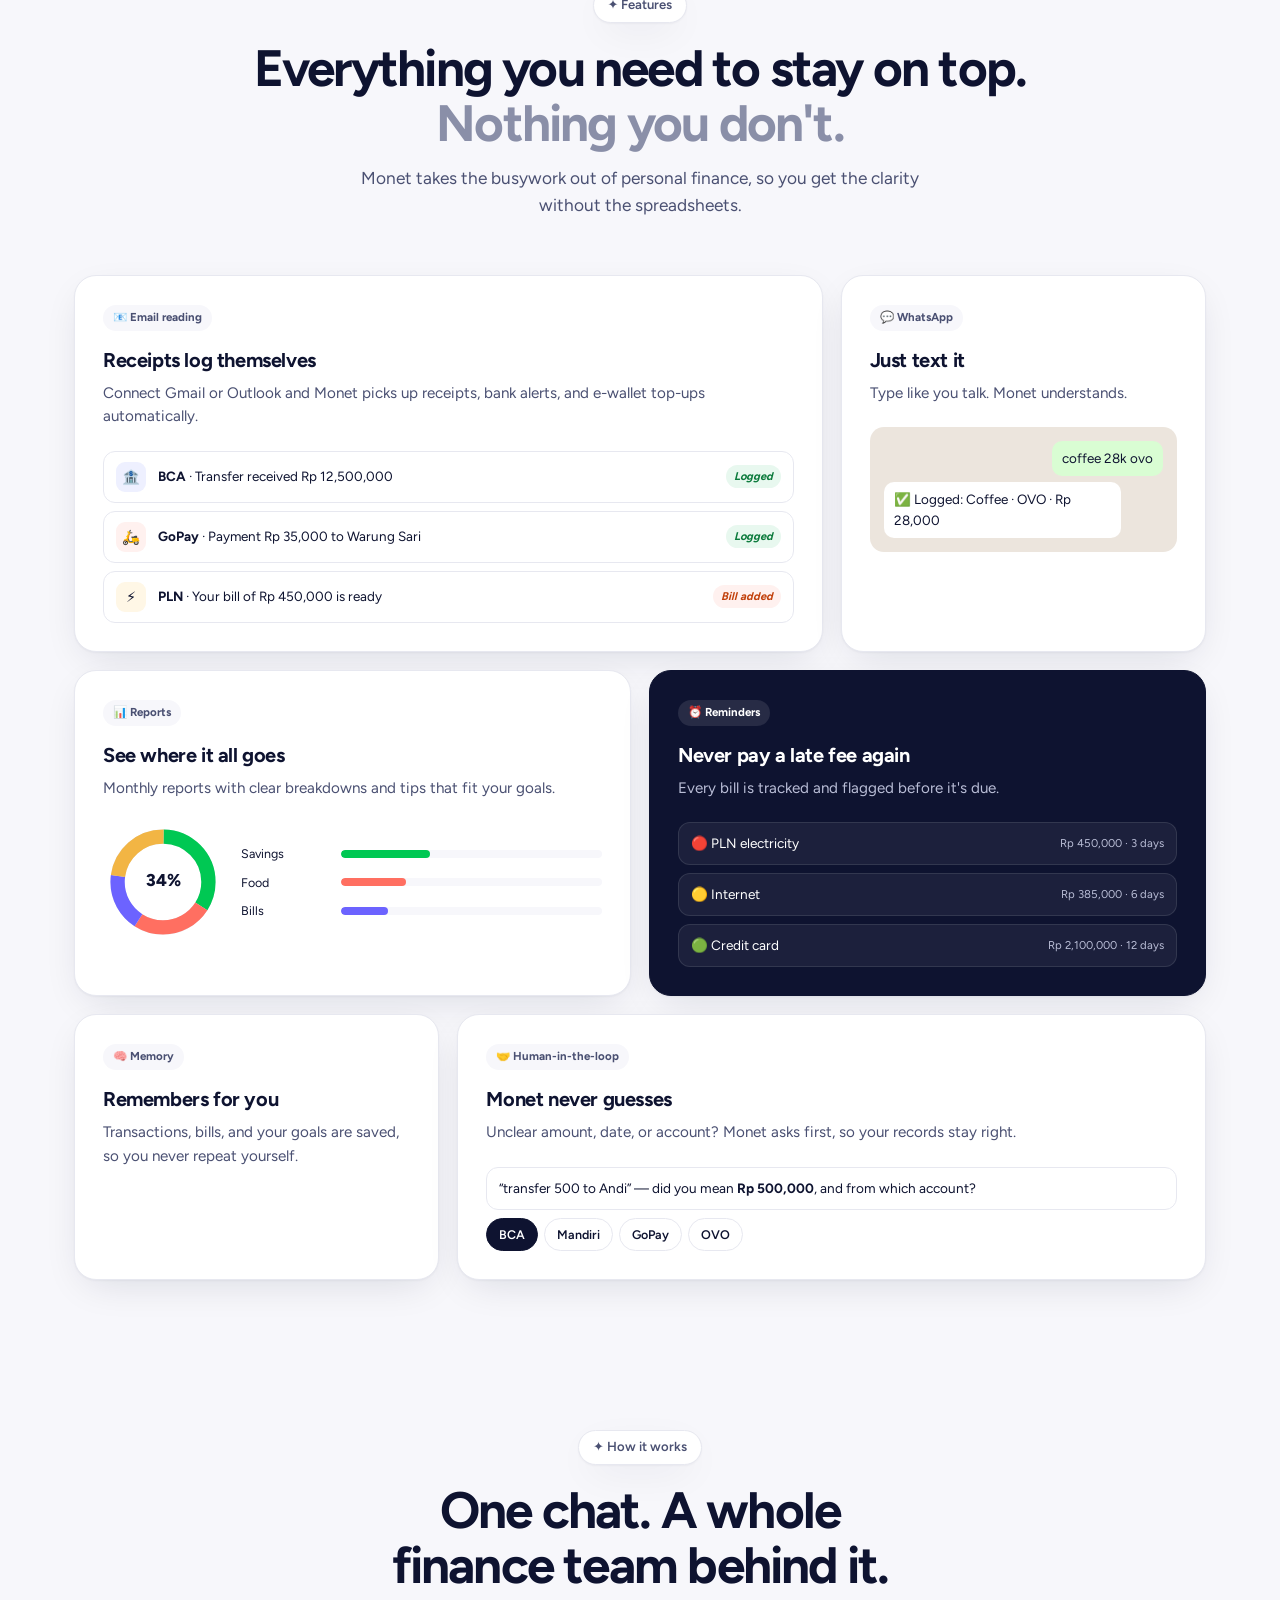
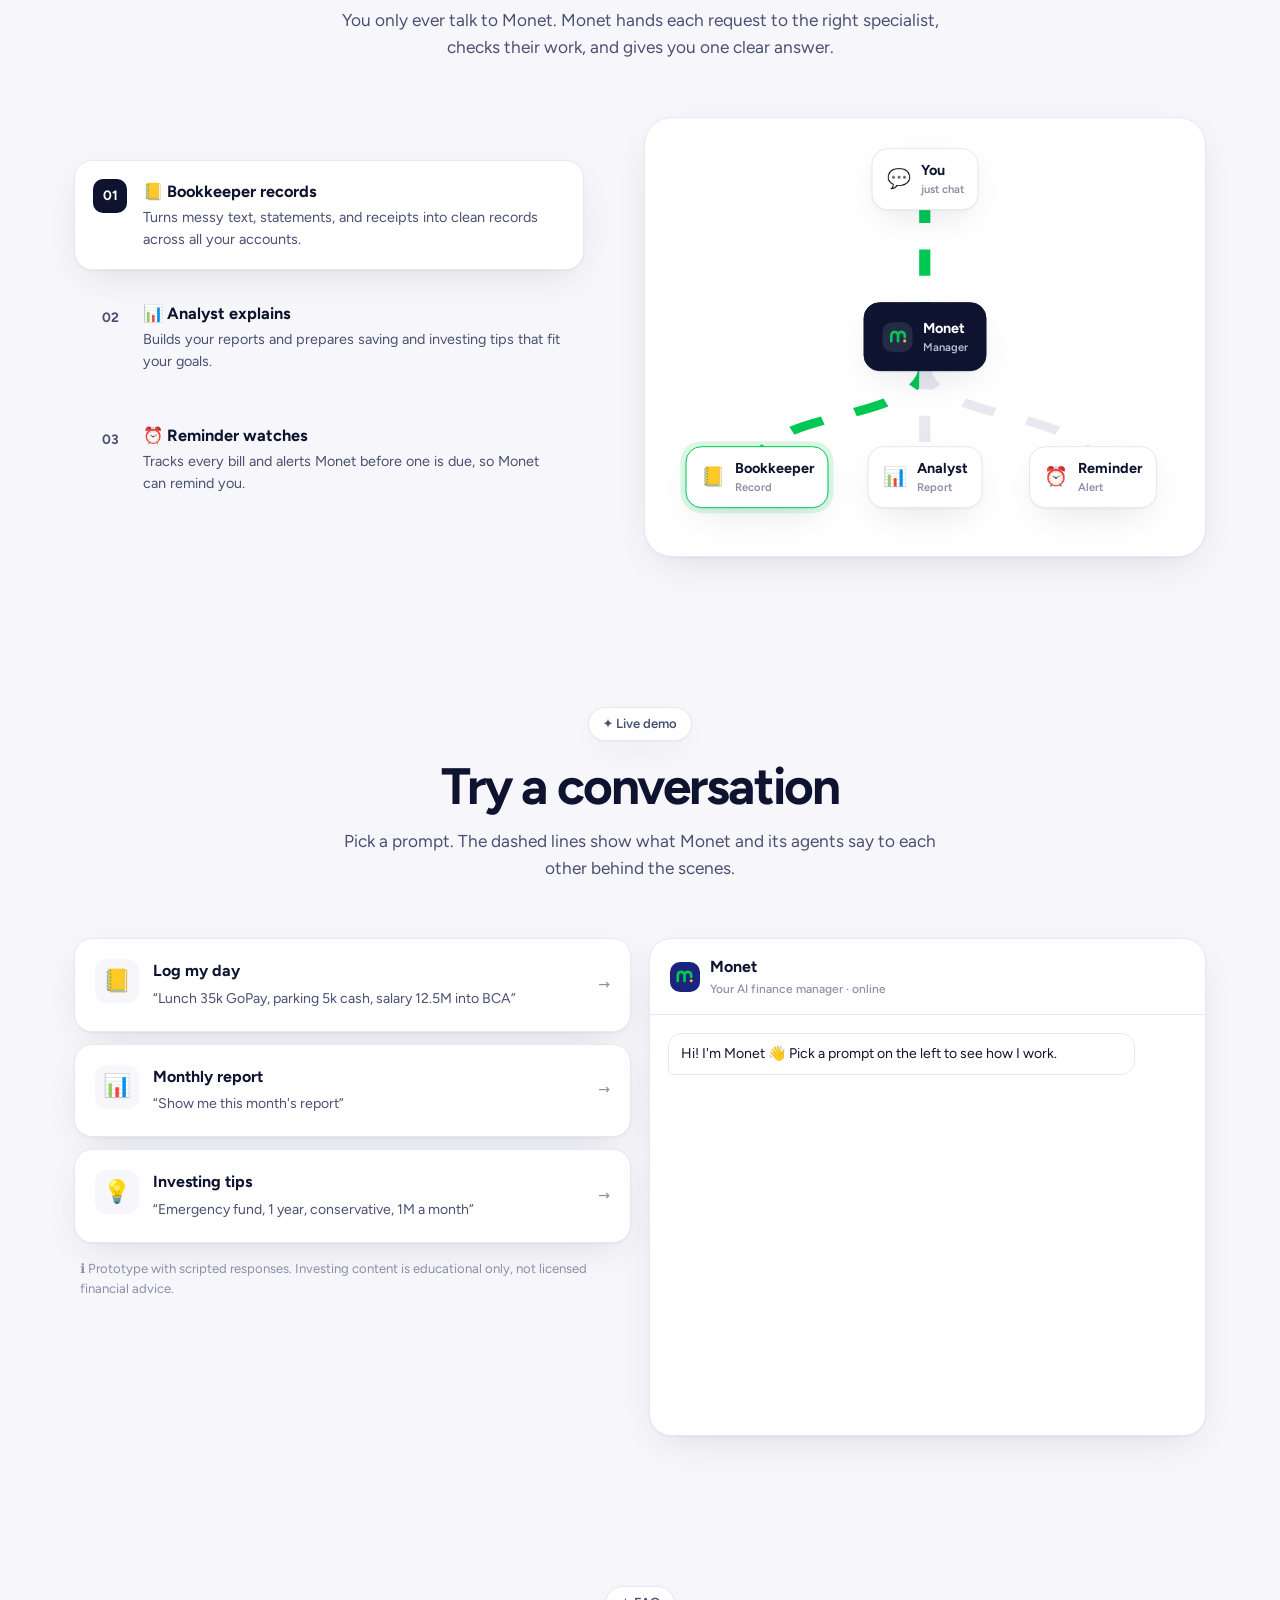
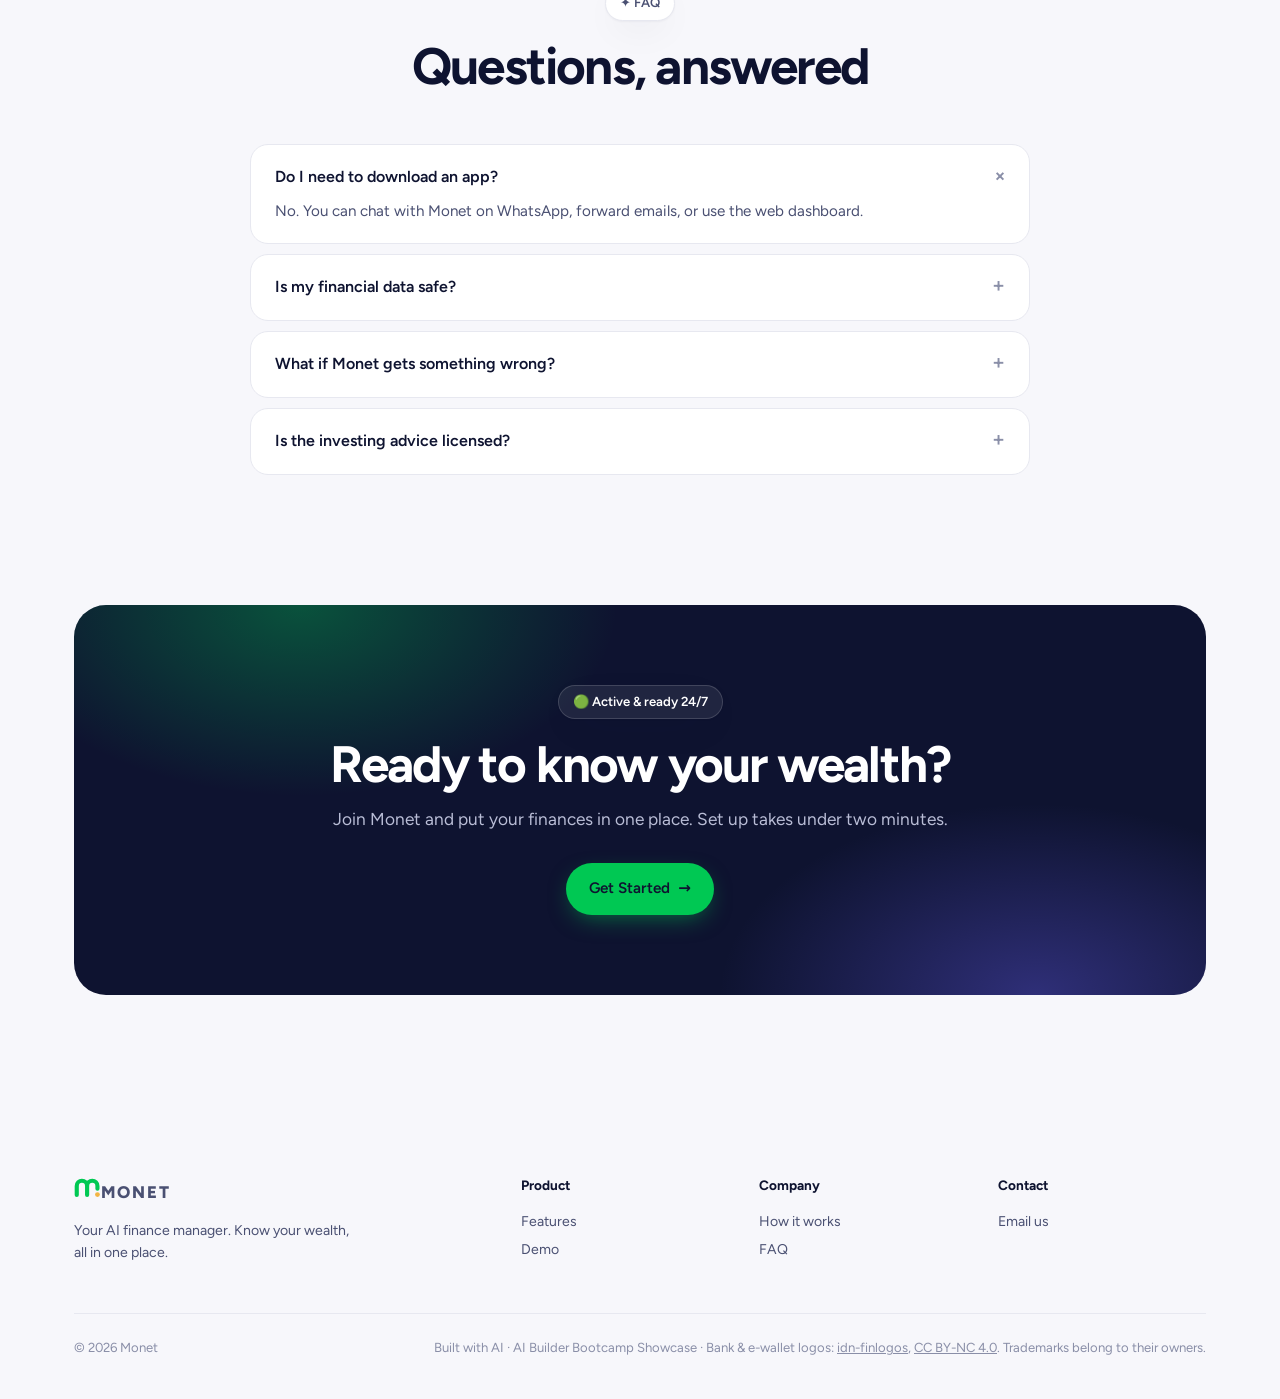
==== commit e8ed8947: "Merge pull request #8 from IsmailGohzali/landing-design-fixes Landing page: contrast, heading order," ====
--- a/index.html
+++ b/index.html
@@ -334,7 +334,7 @@
     <button type="button" class="menu-btn" aria-label="Menu" aria-expanded="false">☰</button>
   </div>
 </nav>
-<div class="getfix"><a class="btn green" href="#signup" data-i="nStart">Get started</a></div>
+<div class="getfix"><a class="btn green" href="https://monet-app.ismailgohzali.workers.dev" data-i="nStart">Get Started</a></div>
 
 <header class="hero" id="top"><div class="wrap">
   <span class="eyebrow"><b data-i="new">NEW</b> <span data-i="eyebrow">Meet your AI finance team: Bookkeeper, Analyst &amp; Reminder →</span></span>
@@ -506,7 +506,7 @@
     <span class="eyebrow plain" style="background:rgba(255,255,255,.08);border-color:rgba(255,255,255,.15);color:#fff" data-i="active">🟢 Active &amp; ready 24/7</span>
     <h2 class="h2" data-i="ctaH">Ready to know your wealth?</h2>
     <p class="lead" data-i="ctaLead">Join Monet and put your finances in one place. Set up takes under two minutes.</p>
-    <a class="btn green" href="mailto:ismailgohzali@gmail.com?subject=Sign%20Up%20-%20Monet" data-i="signUp">Sign up now <span class="ar">→</span></a>
+    <a class="btn green" href="https://monet-app.ismailgohzali.workers.dev" data-i="signUp">Get Started <span class="ar">→</span></a>
   </div>
 </div></section>
 
@@ -612,7 +612,7 @@
 q4:"Apakah saran investasinya berlisensi?",a4:"Tidak. Tips bersifat edukatif. Monet menyarankan jenis produk dan merekomendasikan produk yang terdaftar dan diawasi OJK.",
 active:"🟢 Aktif &amp; siaga 24/7",ctaH:"Siap mengenal kekayaanmu?",
 ctaLead:"Bergabung dengan Monet dan satukan keuanganmu di satu tempat. Pengaturan kurang dari dua menit.",
-signUp:"Daftar gratis <span class=\"ar\">→</span>",
+signUp:"Mulai gratis <span class=\"ar\">→</span>",
 footTag:"Manajer keuangan AI-mu. Know your wealth, all in one place.",
 fProd:"Produk",fComp:"Perusahaan",fCont:"Kontak",fMail:"Kirim email",
 credit:"Dibuat dengan AI · AI Builder Bootcamp Showcase · Logo bank &amp; e-wallet: <a href=\"https://github.com/hafidznoor/idn-finlogos\" style=\"text-decoration:underline\">idn-finlogos</a>, <a href=\"https://creativecommons.org/licenses/by-nc/4.0/\" style=\"text-decoration:underline\">CC BY-NC 4.0</a>. Merek dagang milik pemiliknya masing-masing."
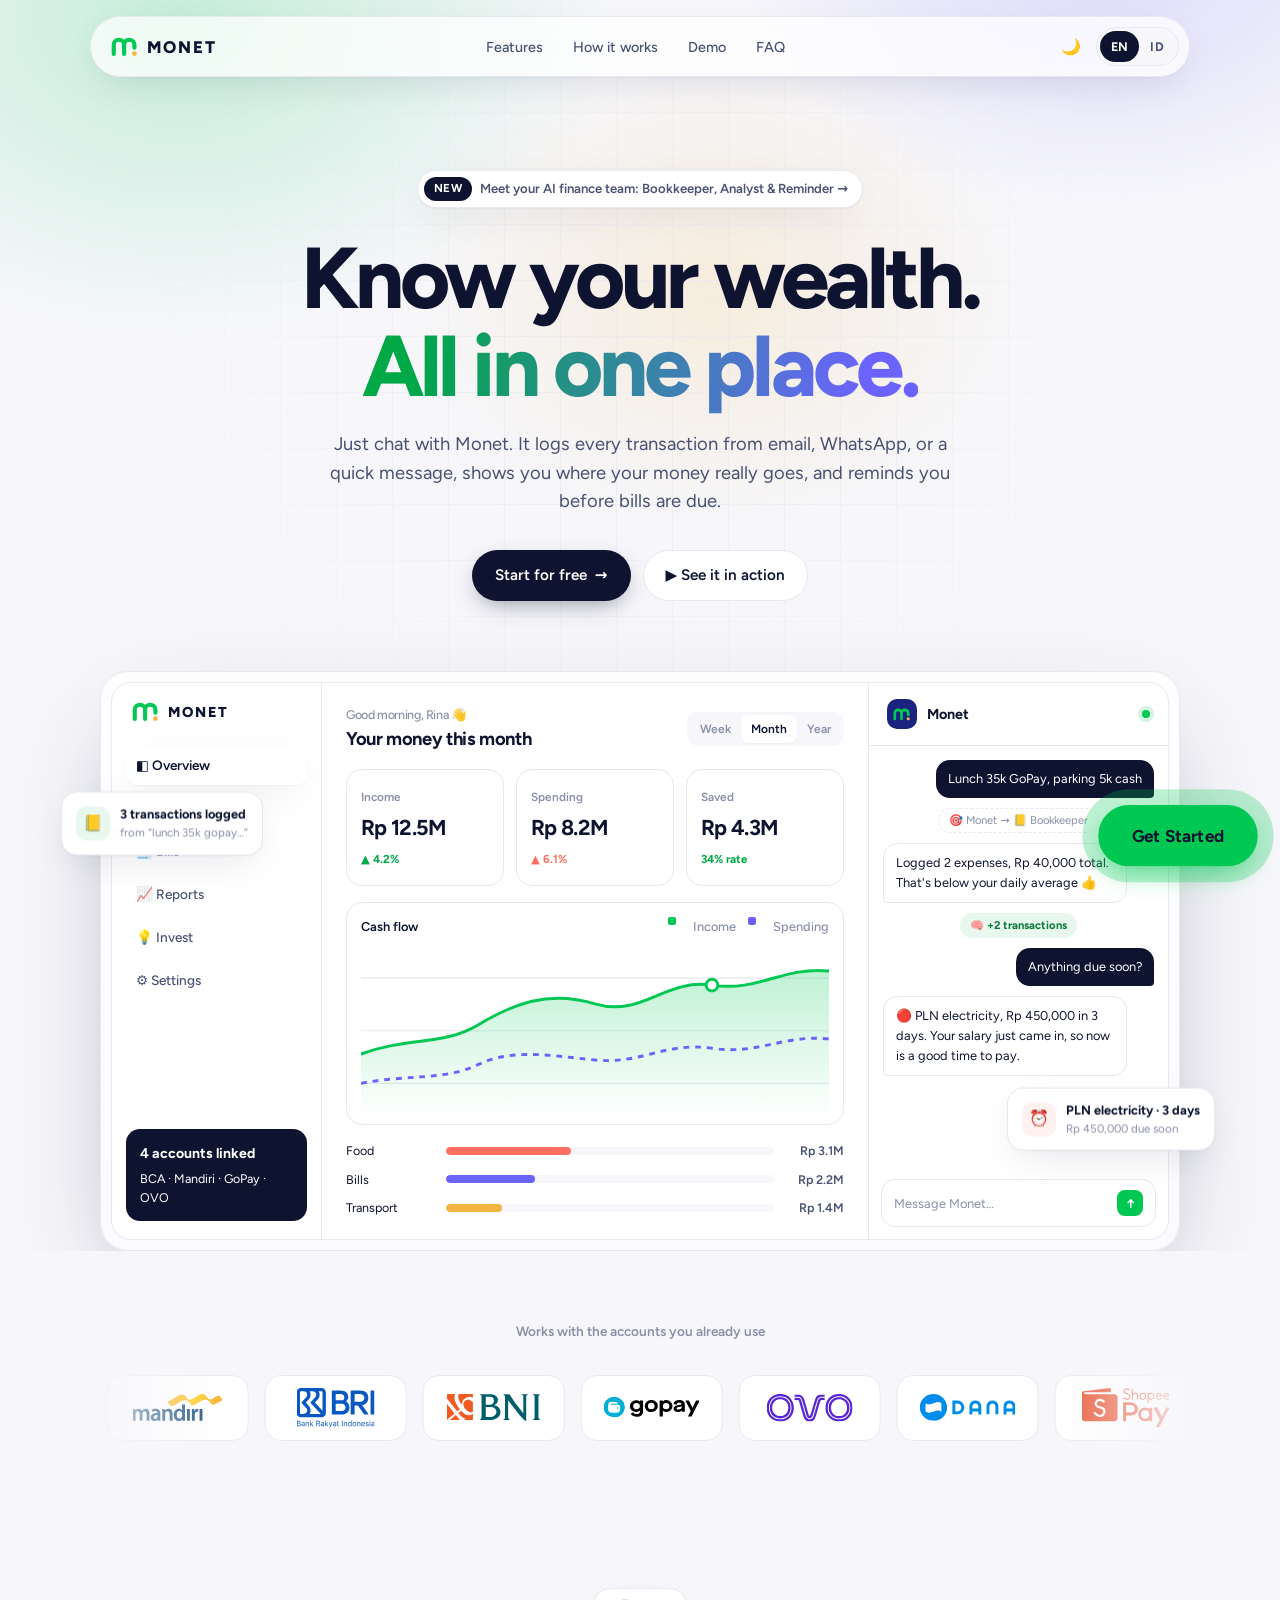
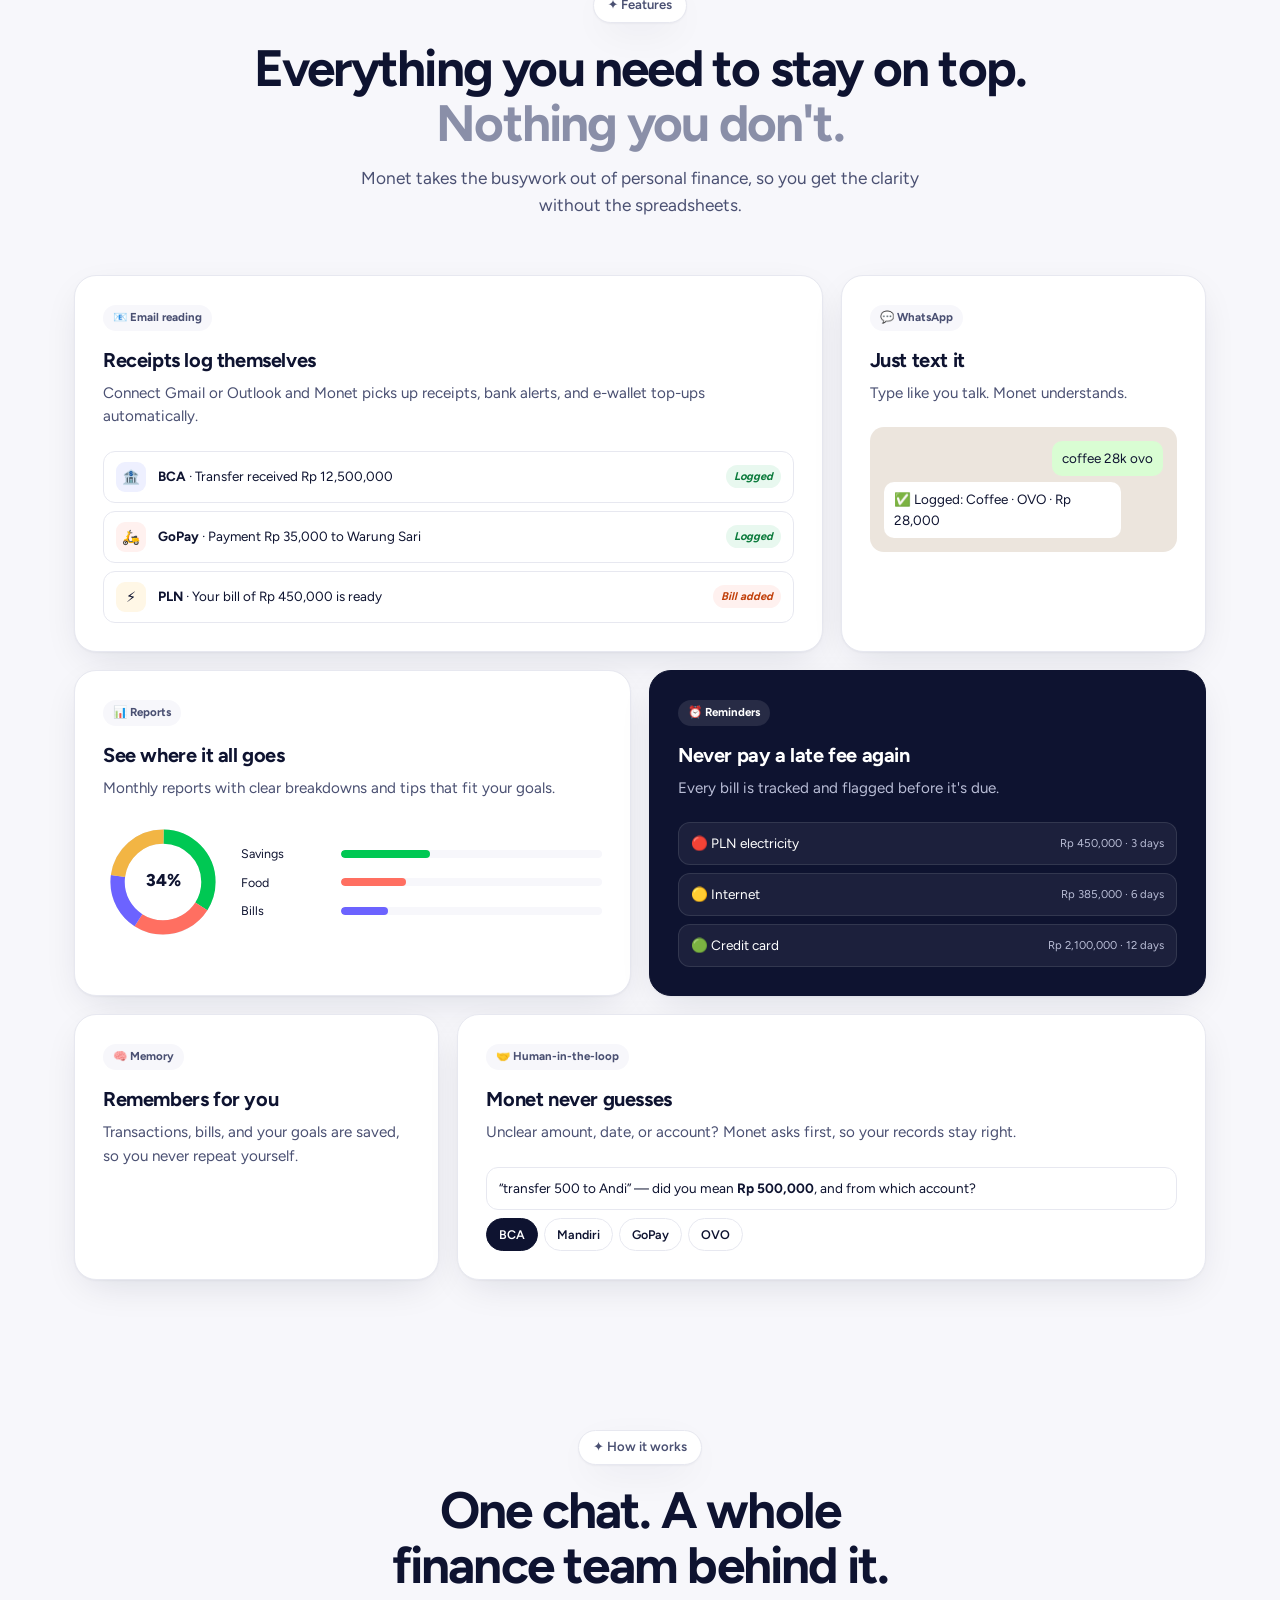
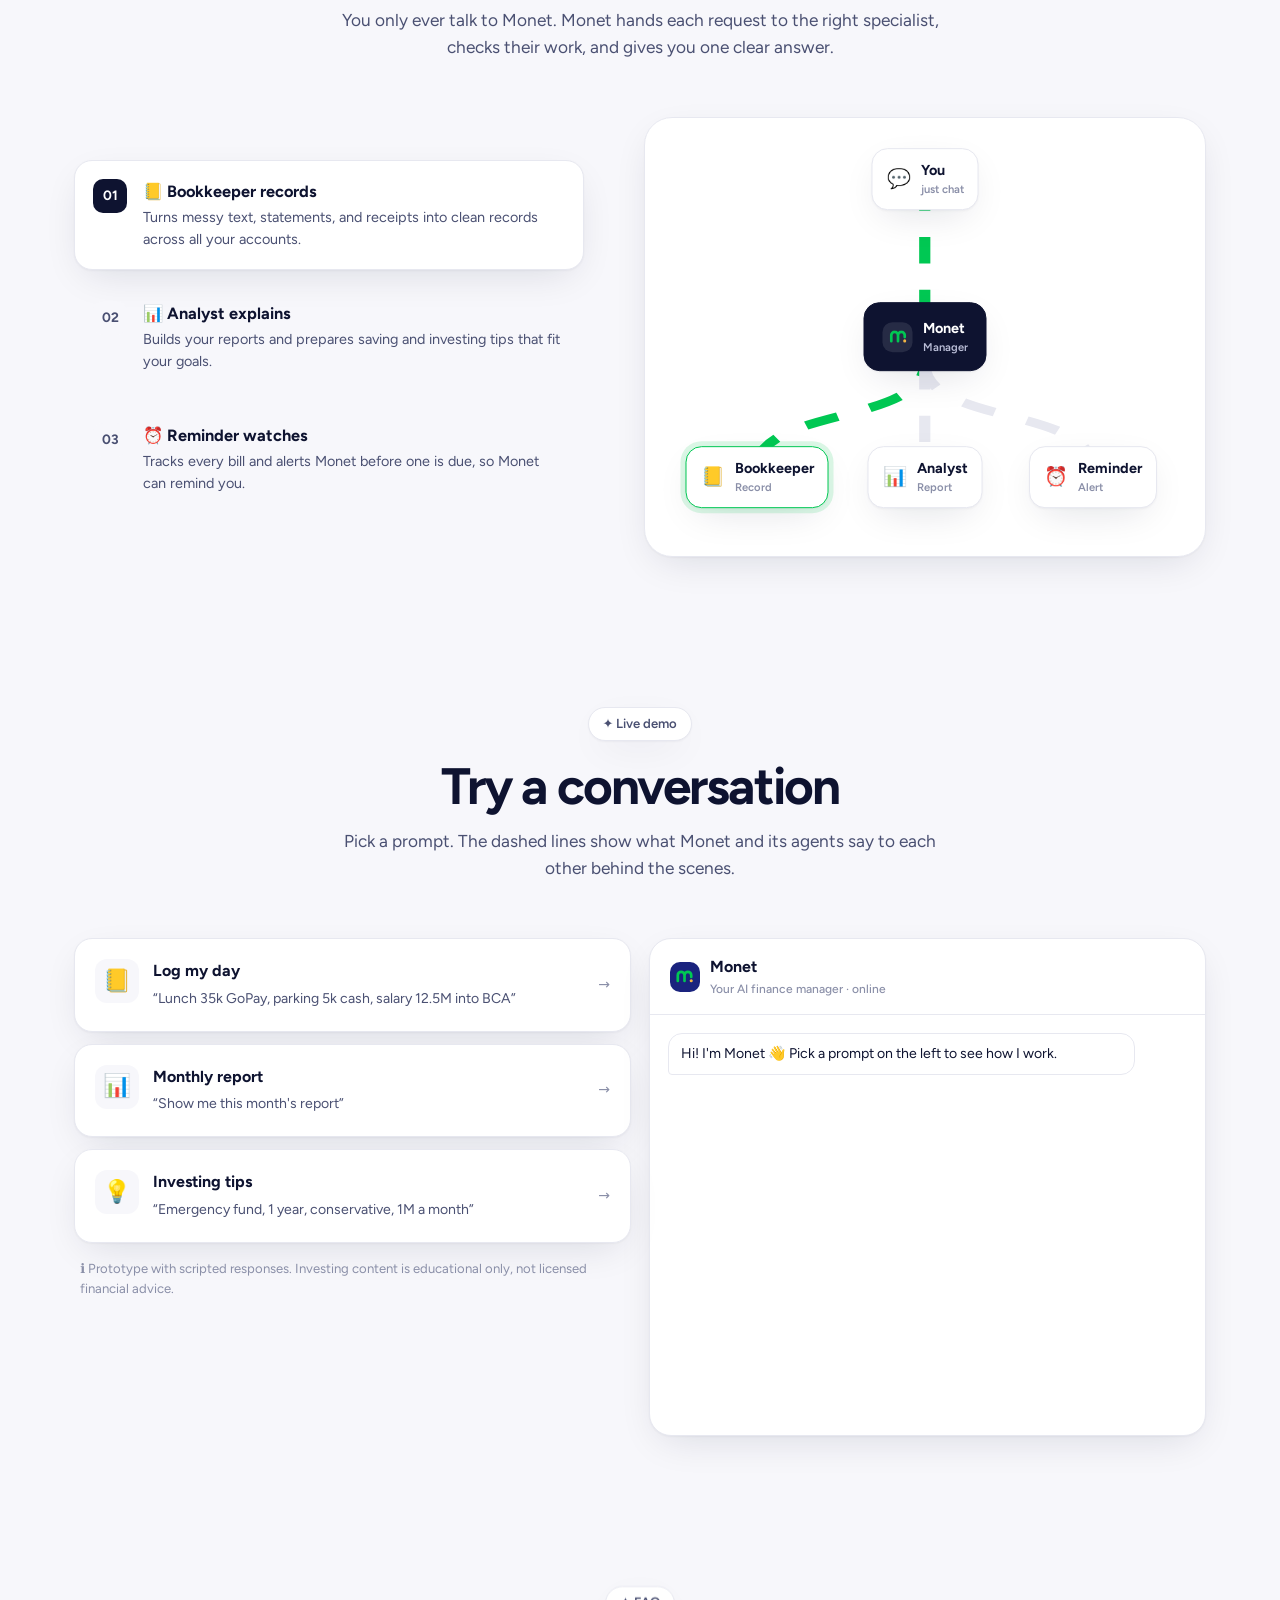
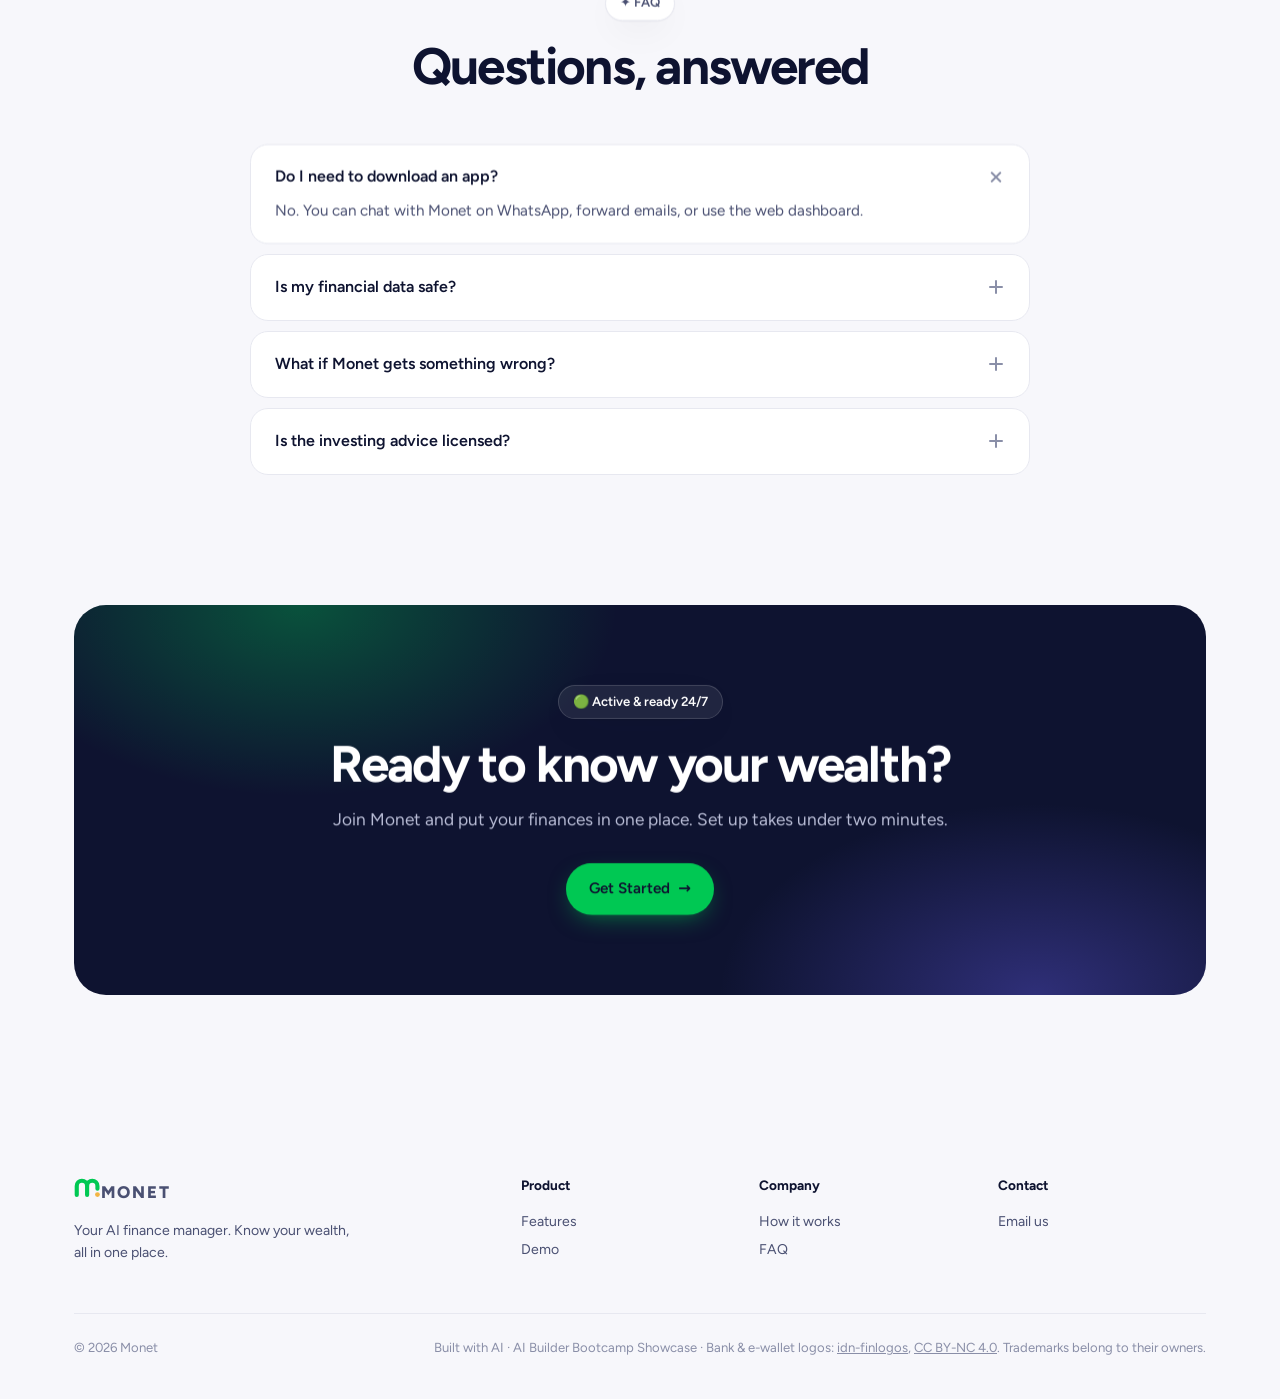
==== commit 885fcc86: "Move all landing page animation to Motion Scroll-triggered fades, staggered reveals, spring hover an" ====
--- a/index.html
+++ b/index.html
@@ -8,7 +8,7 @@
   window.va = window.va || function () { (window.vaq = window.vaq || []).push(arguments); };
 </script>
 <script defer src="/_vercel/insights/script.js"></script>
-<script>try{if(localStorage.getItem("monet-theme")==="dark")document.documentElement.dataset.theme="dark"}catch(e){}</script>
+<script>document.documentElement.classList.add("js");try{if(localStorage.getItem("monet-theme")==="dark")document.documentElement.dataset.theme="dark"}catch(e){}</script>
 <style>
 @font-face{font-family:Figtree;font-style:normal;font-weight:400 800;font-display:swap;src:url([data-uri]) format("woff2")}
 :root{
@@ -30,29 +30,21 @@
 .h2 em{font-style:normal;color:var(--muted)}
 .lead{color:var(--ink2);font-size:1.08rem;max-width:620px}
 .center{text-align:center}.center .lead{margin:0 auto}
-.btn{display:inline-flex;align-items:center;gap:8px;padding:13px 22px;border-radius:999px;font-weight:600;font-size:.95rem;border:1px solid transparent;cursor:pointer;transition:transform .15s,box-shadow .15s,background .15s}
-.btn:hover{transform:translateY(-1px)}
+.btn{display:inline-flex;align-items:center;gap:8px;padding:13px 22px;border-radius:999px;font-weight:600;font-size:.95rem;border:1px solid transparent;cursor:pointer}
 .btn.dark{background:var(--solid);color:var(--on-solid);box-shadow:0 8px 24px -8px rgba(14,19,48,.5)}
 .btn.green{background:var(--green);color:var(--ink);box-shadow:0 8px 24px -8px rgba(0,200,83,.6)}
 .btn.ghost{background:var(--white);border-color:var(--line);color:var(--ink)}
-.btn .ar{transition:transform .15s}.btn:hover .ar{transform:translateX(3px)}
 
 /* nav */
 .nav{position:fixed;top:16px;left:50%;transform:translateX(-50%);z-index:50;width:min(1100px,calc(100% - 32px));display:flex;align-items:center;justify-content:space-between;padding:10px 10px 10px 20px;background:var(--glass);backdrop-filter:blur(14px);-webkit-backdrop-filter:blur(14px);border:1px solid var(--line);border-radius:999px;box-shadow:var(--sh)}
 .logo{display:flex;align-items:center;gap:9px;font-weight:800;letter-spacing:2px;font-size:1.05rem}
 .logo svg{height:20px;width:auto}
 .nav .links{display:flex;gap:30px;font-size:.9rem;font-weight:500;color:var(--ink2)}
-.nav .links a:hover{color:var(--ink)}
 .nav .right{display:flex;gap:8px;align-items:center}
 .menu-btn{display:none;width:40px;height:40px;border-radius:50%;border:1px solid var(--line);background:var(--white);font-size:1.05rem;cursor:pointer;color:var(--ink)}
 /* "Get started" floats: bottom right on larger screens, bottom centre on phones */
 .getfix{position:fixed;right:24px;bottom:32px;z-index:50}
-.getfix .btn{padding:16px 32px;font-size:1.05rem;font-weight:700;animation:pulse 1.8s ease-out infinite,nudge 3.6s ease-in-out infinite}
-.getfix .btn:hover{animation-play-state:paused}
-/* strong green ring that grows and fades, plus a small "hop" every few seconds */
-@keyframes pulse{0%{box-shadow:0 10px 28px -8px rgba(0,200,83,.7),0 0 0 0 rgba(0,200,83,.7)}70%{box-shadow:0 10px 28px -8px rgba(0,200,83,.7),0 0 0 24px rgba(0,200,83,0)}100%{box-shadow:0 10px 28px -8px rgba(0,200,83,.7),0 0 0 0 rgba(0,200,83,0)}}
-@keyframes nudge{0%,70%,100%{transform:translateY(0) scale(1)}78%{transform:translateY(-6px) scale(1.06)}86%{transform:translateY(0) scale(1)}92%{transform:translateY(-3px) scale(1.03)}}
-@media(prefers-reduced-motion:reduce){.getfix .btn{animation:none}}
+.getfix .btn{padding:16px 32px;font-size:1.05rem;font-weight:700}
 .lang{display:flex;background:var(--bg);border:1px solid var(--line);border-radius:999px;padding:3px}
 .lang button{border:0;background:none;font:inherit;font-size:.78rem;font-weight:700;letter-spacing:.3px;padding:6px 11px;border-radius:999px;cursor:pointer;color:var(--ink2)}
 .lang button[aria-pressed="true"]{background:var(--solid);color:var(--on-solid)}
@@ -117,25 +109,23 @@
 .bub.mem{align-self:center;font-size:.7rem;background:var(--okbg);color:var(--oktx);font-weight:700;border-radius:99px;padding:4px 10px}
 .compose{margin:12px;padding:10px 12px;border:1px solid var(--line);border-radius:14px;background:var(--white);color:var(--muted);font-size:.8rem;display:flex;justify-content:space-between;align-items:center}
 .compose b{width:26px;height:26px;border-radius:8px;background:var(--green);color:#fff;display:grid;place-items:center}
-.float{position:absolute;background:var(--white);border:1px solid var(--line);border-radius:16px;box-shadow:var(--sh);padding:12px 14px;font-size:.8rem;display:flex;gap:10px;align-items:center;text-align:left;animation:bob 5s ease-in-out infinite}
+.float{position:absolute;background:var(--white);border:1px solid var(--line);border-radius:16px;box-shadow:var(--sh);padding:12px 14px;font-size:.8rem;display:flex;gap:10px;align-items:center;text-align:left}
 .float .ic{width:34px;height:34px;border-radius:10px;display:grid;place-items:center;font-size:1rem}
 .float small{display:block;color:var(--muted);font-size:.72rem}
-.f1{left:-40px;top:120px}.f2{right:-36px;bottom:90px;animation-delay:-2.5s}
-@keyframes bob{0%,100%{transform:translateY(0)}50%{transform:translateY(-10px)}}
+.f1{left:-40px;top:120px}.f2{right:-36px;bottom:90px}
 
 /* logos */
 .logos{padding:70px 0 20px;text-align:center}
 .logos p{color:var(--muted);font-size:.85rem;font-weight:600;margin-bottom:22px}
 .marq{padding:10px 0;overflow:hidden;mask-image:linear-gradient(90deg,transparent,#000 15%,#000 85%,transparent);-webkit-mask-image:linear-gradient(90deg,transparent,#000 15%,#000 85%,transparent)}
-.marq div{display:inline-flex;align-items:center;gap:64px;padding-right:64px;white-space:nowrap;animation:mq 30s linear infinite}
-.marq img{height:28px;width:auto;flex:none;opacity:.85;transition:opacity .2s}.marq img:hover{opacity:1}
+.marq div{display:inline-flex;align-items:center;gap:64px;padding-right:64px;white-space:nowrap}
+.marq img{height:28px;width:auto;flex:none;opacity:.85}
 .marq img.tall{height:40px}
 /* every logo on the same size tile: white in light mode, soft light in dark mode, so full-colour logos stay readable */
 .marq div{gap:16px;padding-right:16px}
 .marq img{box-sizing:content-box;width:96px;object-fit:contain;padding:18px 22px;background:var(--white);border:1px solid var(--line);border-radius:16px;opacity:1}
 .marq img.tall{padding:12px 22px}
 html[data-theme="dark"] .marq img{background:#EEF0F7;border-color:#EEF0F7}
-@keyframes mq{to{transform:translateX(-50%)}}
 
 /* bento */
 .bento{display:grid;grid-template-columns:repeat(6,1fr);gap:18px;margin-top:56px}
@@ -168,8 +158,7 @@
 /* team / steps */
 .team{display:grid;grid-template-columns:1fr 1.1fr;gap:60px;align-items:center;margin-top:56px}
 .steps{display:flex;flex-direction:column;gap:12px}
-.step{display:flex;gap:16px;padding:18px;border-radius:18px;border:1px solid transparent;cursor:pointer;transition:all .2s}
-.step:hover{background:var(--hover)}
+.step{display:flex;gap:16px;padding:18px;border-radius:18px;border:1px solid transparent;cursor:pointer}
 .step.on{background:var(--white);border-color:var(--line);box-shadow:var(--sh)}
 .step .n{width:34px;height:34px;border-radius:10px;background:var(--bg);display:grid;place-items:center;font-weight:700;font-size:.85rem;flex:none;color:var(--ink2)}
 .step.on .n{background:var(--solid);color:var(--on-solid)}
@@ -178,9 +167,8 @@
 .org{position:relative;background:var(--white);border:1px solid var(--line);border-radius:28px;padding:36px;box-shadow:var(--sh);min-height:440px}
 .org svg.lines{position:absolute;inset:0;width:100%;height:100%;pointer-events:none}
 .org .lines path{stroke:var(--line);stroke-width:2;fill:none;stroke-dasharray:6 6}
-.org .lines path.hot{stroke:var(--green);animation:dash 1s linear infinite}
-@keyframes dash{to{stroke-dashoffset:-24}}
-.nd{position:absolute;transform:translate(-50%,-50%);display:flex;align-items:center;gap:10px;background:var(--white);border:1px solid var(--line);border-radius:16px;padding:10px 14px;box-shadow:var(--sh);font-weight:700;font-size:.9rem;white-space:nowrap;transition:all .25s}
+.org .lines path.hot{stroke:var(--green)}
+.nd{position:absolute;transform:translate(-50%,-50%);display:flex;align-items:center;gap:10px;background:var(--white);border:1px solid var(--line);border-radius:16px;padding:10px 14px;box-shadow:var(--sh);font-weight:700;font-size:.9rem;white-space:nowrap}
 .nd small{display:block;font-size:.7rem;color:var(--muted);font-weight:600}
 .nd .e{font-size:1.2rem}
 .nd.boss{background:var(--deep);color:#fff;border-color:var(--deep-line);padding:14px 18px}
@@ -194,14 +182,9 @@
 .chat .hd{padding:16px 20px;border-bottom:1px solid var(--line);display:flex;align-items:center;gap:10px;font-weight:700}
 .chat .hd small{display:block;font-weight:500;color:var(--muted);font-size:.75rem}
 #msgs{height:420px;overflow-y:auto;padding:18px;display:flex;flex-direction:column;gap:10px;font-size:.88rem;background:var(--soft)}
-#msgs .bub{animation:in .3s}
-@keyframes in{from{opacity:0;transform:translateY(6px)}}
-.typing span{display:inline-block;width:6px;height:6px;margin:0 2px;border-radius:50%;background:var(--muted);animation:b 1s infinite}
-.typing span:nth-child(2){animation-delay:.15s}.typing span:nth-child(3){animation-delay:.3s}
-@keyframes b{50%{transform:translateY(-5px)}}
+.typing span{display:inline-block;width:6px;height:6px;margin:0 2px;border-radius:50%;background:var(--muted)}
 .prompts{display:flex;flex-direction:column;gap:12px}
-.prompt{text-align:left;background:var(--white);border:1px solid var(--line);border-radius:18px;padding:20px;cursor:pointer;font:inherit;color:inherit;display:flex;gap:14px;align-items:flex-start;transition:all .2s;box-shadow:var(--sh)}
-.prompt:hover:not(:disabled){border-color:var(--ink);transform:translateY(-2px)}
+.prompt{text-align:left;background:var(--white);border:1px solid var(--line);border-radius:18px;padding:20px;cursor:pointer;font:inherit;color:inherit;display:flex;gap:14px;align-items:flex-start;box-shadow:var(--sh)}
 .prompt:disabled{opacity:.55;cursor:wait}
 .prompt .e{font-size:1.4rem;width:44px;height:44px;border-radius:12px;background:var(--bg);display:grid;place-items:center;flex:none}
 .prompt b{display:block;font-size:1rem;margin-bottom:2px}
@@ -216,8 +199,10 @@
 details{background:var(--white);border:1px solid var(--line);border-radius:18px;padding:20px 24px}
 summary{cursor:pointer;font-weight:600;list-style:none;display:flex;justify-content:space-between;gap:20px}
 summary::-webkit-details-marker{display:none}
-summary:after{content:"+";font-size:1.3rem;line-height:1;color:var(--muted);transition:transform .2s}
-details[open] summary:after{transform:rotate(45deg)}
+.pm{position:relative;flex:none;width:18px;height:18px;margin-top:3px;color:var(--muted)}
+.pm:before,.pm:after{content:"";position:absolute;left:50%;top:50%;background:currentColor;border-radius:2px}
+.pm:before{width:14px;height:2px;margin:-1px 0 0 -7px}
+.pm:after{width:2px;height:14px;margin:-7px 0 0 -1px}
 details p{color:var(--ink2);margin-top:10px;font-size:.95rem}
 
 /* cta */
@@ -228,17 +213,19 @@
 footer{padding:70px 0 40px;font-size:.88rem;color:var(--ink2)}
 .foot{display:grid;grid-template-columns:2fr 1fr 1fr 1fr;gap:30px}
 .foot h5{color:var(--ink);font-size:.85rem;margin-bottom:12px}
-.foot a{display:block;padding:3px 0}.foot a:hover{color:var(--ink)}
+.foot a{display:block;padding:3px 0}
 .copy{margin-top:50px;padding-top:24px;border-top:1px solid var(--line);display:flex;justify-content:space-between;color:var(--muted);font-size:.82rem}
 
-.rv{opacity:0;transform:translateY(18px);transition:opacity .7s ease,transform .7s ease}
-.rv.in{opacity:1;transform:none}
+/* Motion reveals these as they scroll into view; they stay visible without JS, with reduced motion, or if Motion fails to load */
+html.js .rv,html.js .stg>*,html.js .getfix{opacity:0}
+@media(prefers-reduced-motion:reduce){html.js .rv,html.js .stg>*,html.js .getfix{opacity:1}}
+html.nomo .rv,html.nomo .stg>*,html.nomo .getfix{opacity:1}
 
 @media(max-width:1000px){
   .app{grid-template-columns:1fr 280px}.side{display:none}
   .team{grid-template-columns:1fr}
   .mock{display:flex;flex-wrap:wrap;gap:10px}.mock .app{flex:1 1 100%}
-  .float{position:static;animation:none;flex:1 1 220px}
+  .float{position:static;flex:1 1 220px}
   .c4,.c2,.c3{grid-column:span 6}
 }
 @media(max-width:760px){
@@ -257,7 +244,7 @@
   /* phones: How it works fits one screen: diagram on top, 3 compact step buttons below, active step's text under them */
   .team{margin-top:32px;gap:14px}
   .team>.org{order:1;min-height:320px;padding:16px}
-  .team>.rv:first-child{order:2}
+  .team>.stg:first-child{order:2}
   .steps{display:grid;grid-template-columns:repeat(3,1fr);gap:8px}
   .step{flex-direction:column;align-items:center;text-align:center;gap:6px;padding:10px 6px;border-color:var(--line);background:var(--white)}
   .step .n{width:28px;height:28px;font-size:.75rem}
@@ -293,7 +280,6 @@
 #signup{scroll-margin-top:90px}
 @media(max-width:760px){section[id]{scroll-margin-top:60px}#features{scroll-margin-top:20px}#signup{scroll-margin-top:80px}}
 .theme-btn{width:34px;height:34px;border-radius:50%;border:0;background:none;cursor:pointer;font-size:1rem;display:grid;place-items:center}
-.theme-btn:hover{background:var(--bg)}
 
 /* dark mode: same layout, darker tokens */
 html[data-theme="dark"]{
@@ -325,7 +311,7 @@
   </defs>
 </svg>
 
-<nav class="nav">
+<nav class="nav stg" data-y="-10">
   <a class="logo" href="#top"><svg viewBox="22 30 78 58" role="img" aria-label="Monet logo"><use href="#mk"/></svg>MONET</a>
   <div class="links"><a href="#features" data-i="nFeat">Features</a><a href="#team" data-i="nHow">How it works</a><a href="#demo" data-i="nDemo">Demo</a><a href="#faq">FAQ</a></div>
   <div class="right">
@@ -336,12 +322,12 @@
 </nav>
 <div class="getfix"><a class="btn green" href="https://monet-app.ismailgohzali.workers.dev" data-i="nStart">Get Started</a></div>
 
-<header class="hero" id="top"><div class="wrap">
+<header class="hero" id="top"><div class="wrap stg">
   <span class="eyebrow"><b data-i="new">NEW</b> <span data-i="eyebrow">Meet your AI finance team: Bookkeeper, Analyst &amp; Reminder →</span></span>
   <h1 data-i="h1">Know your wealth.<br><span class="grad">All in one place.</span></h1>
   <p class="lead" data-i="heroLead">Just chat with Monet. It logs every transaction from email, WhatsApp, or a quick message, shows you where your money really goes, and reminds you before bills are due.</p>
   <div class="ctas"><a class="btn dark" href="#signup" data-i="ctaFree">Start for free <span class="ar">→</span></a><a class="btn ghost" href="#demo" data-i="ctaSee">▶ See it in action</a></div>
-  <div class="mock rv">
+  <div class="mock">
     <div class="float f1"><div class="ic" style="background:#E8F8EF">📒</div><div data-i="f1"><b>3 transactions logged</b><small>from “lunch 35k gopay…”</small></div></div>
     <div class="float f2"><div class="ic" style="background:#FFF1EF">⏰</div><div data-i="f2"><b>PLN electricity · 3 days</b><small>Rp 450,000 due soon</small></div></div>
     <div class="app">
@@ -397,23 +383,23 @@
 </div></div>
 
 <section id="features"><div class="wrap">
-  <div class="center rv">
+  <div class="center stg">
     <span class="eyebrow plain" data-i="eFeat">✦ Features</span>
     <h2 class="h2" data-i="featH">Everything you need to stay on top.<br><em>Nothing you don't.</em></h2>
     <p class="lead" data-i="featLead">Monet takes the busywork out of personal finance, so you get the clarity without the spreadsheets.</p>
   </div>
-  <div class="bento">
-    <div class="card c4 rv"><span class="pill" data-i="pEmail">📧 Email reading</span><h3 data-i="emailH">Receipts log themselves</h3><p data-i="emailP">Connect Gmail or Outlook and Monet picks up receipts, bank alerts, and e-wallet top-ups automatically.</p>
+  <div class="bento stg">
+    <div class="card c4"><span class="pill" data-i="pEmail">📧 Email reading</span><h3 data-i="emailH">Receipts log themselves</h3><p data-i="emailP">Connect Gmail or Outlook and Monet picks up receipts, bank alerts, and e-wallet top-ups automatically.</p>
       <div class="vis inbox">
         <div class="mail"><div class="ic" style="background:#EEF0FF">🏦</div><span data-i="m1"><b>BCA</b> · Transfer received Rp 12,500,000</span><em class="tg" data-i="logged">Logged</em></div>
         <div class="mail"><div class="ic" style="background:#FFF1EF">🛵</div><span data-i="m2"><b>GoPay</b> · Payment Rp 35,000 to Warung Sari</span><em class="tg" data-i="logged">Logged</em></div>
         <div class="mail"><div class="ic" style="background:#FFF7E6">⚡</div><span data-i="m3"><b>PLN</b> · Your bill of Rp 450,000 is ready</span><em class="tg" style="background:#FFF1EF;color:#C2410C" data-i="billAdded">Bill added</em></div>
       </div>
     </div>
-    <div class="card c2 rv"><span class="pill">💬 WhatsApp</span><h3 data-i="waH">Just text it</h3><p data-i="waP">Type like you talk. Monet understands.</p>
+    <div class="card c2"><span class="pill">💬 WhatsApp</span><h3 data-i="waH">Just text it</h3><p data-i="waP">Type like you talk. Monet understands.</p>
       <div class="vis wa"><div class="o" data-i="wa1">coffee 28k ovo</div><div data-i="wa2">✅ Logged: Coffee · OVO · Rp 28,000</div></div>
     </div>
-    <div class="card c3 rv"><span class="pill" data-i="pRep">📊 Reports</span><h3 data-i="repH">See where it all goes</h3><p data-i="repP">Monthly reports with clear breakdowns and tips that fit your goals.</p>
+    <div class="card c3"><span class="pill" data-i="pRep">📊 Reports</span><h3 data-i="repH">See where it all goes</h3><p data-i="repP">Monthly reports with clear breakdowns and tips that fit your goals.</p>
       <div class="vis ring">
         <svg viewBox="0 0 42 42" aria-hidden="true"><circle cx="21" cy="21" r="15.9" fill="none" style="stroke:var(--line)" stroke-width="5"/>
           <circle cx="21" cy="21" r="15.9" fill="none" stroke="#00C853" stroke-width="5" stroke-dasharray="34 66" stroke-dashoffset="25"/>
@@ -428,15 +414,15 @@
         </div>
       </div>
     </div>
-    <div class="card c3 dark rv"><span class="pill" data-i="pRem">⏰ Reminders</span><h3 data-i="remH">Never pay a late fee again</h3><p data-i="remP">Every bill is tracked and flagged before it's due.</p>
+    <div class="card c3 dark"><span class="pill" data-i="pRem">⏰ Reminders</span><h3 data-i="remH">Never pay a late fee again</h3><p data-i="remP">Every bill is tracked and flagged before it's due.</p>
       <div class="vis rem">
         <div><span data-i="b1">🔴 PLN electricity</span><small data-i="b1v">Rp 450,000 · 3 days</small></div>
         <div><span>🟡 Internet</span><small data-i="b2v">Rp 385,000 · 6 days</small></div>
         <div><span data-i="b3">🟢 Credit card</span><small data-i="b3v">Rp 2,100,000 · 12 days</small></div>
       </div>
     </div>
-    <div class="card c2 rv"><span class="pill" data-i="pMem">🧠 Memory</span><h3 data-i="memH">Remembers for you</h3><p data-i="memP">Transactions, bills, and your goals are saved, so you never repeat yourself.</p></div>
-    <div class="card c4 rv"><span class="pill">🤝 Human-in-the-loop</span><h3 data-i="hilH">Monet never guesses</h3><p data-i="hilP">Unclear amount, date, or account? Monet asks first, so your records stay right.</p>
+    <div class="card c2"><span class="pill" data-i="pMem">🧠 Memory</span><h3 data-i="memH">Remembers for you</h3><p data-i="memP">Transactions, bills, and your goals are saved, so you never repeat yourself.</p></div>
+    <div class="card c4"><span class="pill">🤝 Human-in-the-loop</span><h3 data-i="hilH">Monet never guesses</h3><p data-i="hilP">Unclear amount, date, or account? Monet asks first, so your records stay right.</p>
       <div class="vis ask"><div class="q" data-i="hilQ">“transfer 500 to Andi” — did you mean <b>Rp 500,000</b>, and from which account?</div>
         <div class="opts"><span class="on">BCA</span><span>Mandiri</span><span>GoPay</span><span>OVO</span></div></div>
     </div>
@@ -444,13 +430,13 @@
 </div></section>
 
 <section id="team" style="padding-top:40px"><div class="wrap">
-  <div class="center rv">
+  <div class="center stg">
     <span class="eyebrow plain" data-i="eHow">✦ How it works</span>
     <h2 class="h2" data-i="teamH">One chat. A whole<br>finance team behind it.</h2>
     <p class="lead" data-i="teamLead">You only ever talk to Monet. Monet hands each request to the right specialist, checks their work, and gives you one clear answer.</p>
   </div>
   <div class="team">
-  <div class="rv">
+  <div class="stg">
     <div class="steps" id="steps">
       <div class="step on" data-n="0"><div class="n">01</div><div><h3 data-i="st1h">📒 Bookkeeper records</h3><p data-i="st1p">Turns messy text, statements, and receipts into clean records across all your accounts.</p></div></div>
       <div class="step" data-n="1"><div class="n">02</div><div><h3 data-i="st2h">📊 Analyst explains</h3><p data-i="st2p">Builds your reports and prepares saving and investing tips that fit your goals.</p></div></div>
@@ -472,13 +458,13 @@
 </div></section>
 
 <section id="demo" style="padding-top:40px"><div class="wrap">
-  <div class="center rv">
+  <div class="center stg">
     <span class="eyebrow plain" data-i="eDemo">✦ Live demo</span>
     <h2 class="h2" data-i="demoH">Try a conversation</h2>
     <p class="lead" data-i="demoLead">Pick a prompt. The dashed lines show what Monet and its agents say to each other behind the scenes.</p>
   </div>
   <div class="demo">
-    <div class="prompts rv">
+    <div class="prompts stg">
       <button class="prompt" data-s="0"><span class="e">📒</span><div data-i="pr1"><b>Log my day</b><span>“Lunch 35k GoPay, parking 5k cash, salary 12.5M into BCA”</span></div><span class="ar">→</span></button>
       <button class="prompt" data-s="1"><span class="e">📊</span><div data-i="pr2"><b>Monthly report</b><span>“Show me this month's report”</span></div><span class="ar">→</span></button>
       <button class="prompt" data-s="2"><span class="e">💡</span><div data-i="pr3"><b>Investing tips</b><span>“Emergency fund, 1 year, conservative, 1M a month”</span></div><span class="ar">→</span></button>
@@ -492,17 +478,17 @@
 </div></section>
 
 <section id="faq" style="padding-top:40px"><div class="wrap">
-  <div class="center rv"><span class="eyebrow plain">✦ FAQ</span><h2 class="h2" data-i="faqH">Questions, answered</h2></div>
-  <div class="faq rv">
-    <details open><summary data-i="q1">Do I need to download an app?</summary><p data-i="a1">No. You can chat with Monet on WhatsApp, forward emails, or use the web dashboard.</p></details>
-    <details><summary data-i="q2">Is my financial data safe?</summary><p data-i="a2">Monet only reads the receipts and notifications you connect, and never moves money on your behalf.</p></details>
-    <details><summary data-i="q3">What if Monet gets something wrong?</summary><p data-i="a3">When an amount, date, or account is unclear, Monet asks you before saving. You can edit any record at any time.</p></details>
-    <details><summary data-i="q4">Is the investing advice licensed?</summary><p data-i="a4">No. Tips are educational only. Monet suggests product types and recommends choosing OJK-registered products.</p></details>
+  <div class="center stg"><span class="eyebrow plain">✦ FAQ</span><h2 class="h2" data-i="faqH">Questions, answered</h2></div>
+  <div class="faq stg">
+    <details open><summary><span data-i="q1">Do I need to download an app?</span><i class="pm" aria-hidden="true"></i></summary><p data-i="a1">No. You can chat with Monet on WhatsApp, forward emails, or use the web dashboard.</p></details>
+    <details><summary><span data-i="q2">Is my financial data safe?</span><i class="pm" aria-hidden="true"></i></summary><p data-i="a2">Monet only reads the receipts and notifications you connect, and never moves money on your behalf.</p></details>
+    <details><summary><span data-i="q3">What if Monet gets something wrong?</span><i class="pm" aria-hidden="true"></i></summary><p data-i="a3">When an amount, date, or account is unclear, Monet asks you before saving. You can edit any record at any time.</p></details>
+    <details><summary><span data-i="q4">Is the investing advice licensed?</span><i class="pm" aria-hidden="true"></i></summary><p data-i="a4">No. Tips are educational only. Monet suggests product types and recommends choosing OJK-registered products.</p></details>
   </div>
 </div></section>
 
 <section id="signup" style="padding-top:20px"><div class="wrap">
-  <div class="cta rv">
+  <div class="cta stg">
     <span class="eyebrow plain" style="background:rgba(255,255,255,.08);border-color:rgba(255,255,255,.15);color:#fff" data-i="active">🟢 Active &amp; ready 24/7</span>
     <h2 class="h2" data-i="ctaH">Ready to know your wealth?</h2>
     <p class="lead" data-i="ctaLead">Join Monet and put your finances in one place. Set up takes under two minutes.</p>
@@ -511,7 +497,7 @@
 </div></section>
 
 <footer><div class="wrap">
-  <div class="foot">
+  <div class="foot stg">
     <div><a class="logo" href="#top"><svg viewBox="22 30 78 58"><use href="#mk"/></svg>MONET</a><p style="margin-top:12px;max-width:280px" data-i="footTag">Your AI finance manager. Know your wealth, all in one place.</p></div>
     <div><h5 data-i="fProd">Product</h5><a href="#features" data-i="nFeat">Features</a><a href="#demo" data-i="nDemo">Demo</a></div>
     <div><h5 data-i="fComp">Company</h5><a href="#team" data-i="nHow">How it works</a><a href="#faq">FAQ</a></div>
@@ -520,6 +506,202 @@
   <div class="copy"><span>© 2026 Monet</span><span data-i="credit">Built with AI · AI Builder Bootcamp Showcase · Bank &amp; e-wallet logos: <a href="https://github.com/hafidznoor/idn-finlogos" style="text-decoration:underline">idn-finlogos</a>, <a href="https://creativecommons.org/licenses/by-nc/4.0/" style="text-decoration:underline">CC BY-NC 4.0</a>. Trademarks belong to their owners.</span></div>
 </div></footer>
 
+<script>/* Motion 14.12.0 (MIT, https://motion.dev), the engine behind Framer Motion, bundled with esbuild */
+(()=>{function Br(t,e){t.indexOf(e)===-1&&t.push(e)}function Ae(t,e){let r=t.indexOf(e);r>-1&&t.splice(r,1)}var ne=(t,e,r)=>r>e?e:r<t?t:r;var ee={};var Tt=t=>/^-?(?:\d+(?:\.\d+)?|\.\d+)$/u.test(t);var Ge=t=>typeof t=="object"&&t!==null;var vt=t=>/^0[^.\s]+$/u.test(t);function Kr(t){let e;return()=>(e===void 0&&(e=t()),e)}var ue=t=>t;var We=(...t)=>t.reduce((e,r)=>n=>r(e(n)));var ge=(t,e,r)=>{let n=e-t;return n?(r-t)/n:1};var Je=class{constructor(){this.subscriptions=[]}add(e){return Br(this.subscriptions,e),()=>this.remove(e)}remove(e){Ae(this.subscriptions,e)}notify(e,r,n){let o=this.subscriptions.length;if(o)if(o===1)this.subscriptions[0](e,r,n);else for(let i=0;i<o;i++){let s=this.subscriptions[i];s&&s(e,r,n)}}getSize(){return this.subscriptions.length}clear(){this.subscriptions.length=0}};var J=t=>t*1e3,te=t=>t/1e3;var St=(t,e)=>e?t*(1e3/e):0;var Kn=(t,e,r)=>{let n=e-t;return((r-t)%n+n)%n+t};var Lr=(t,e,r)=>t*(3*(1-t)*((1-t)*e+t*r)+t*t);function Oe(t,e,r,n){return t===e&&r===n?ue:o=>{let i=0,s=1,a=o;for(let c=0;;c++){a>=i&&a<=s||(a=(i+s)/2);let f=Lr(a,t,r)-o;if(f*f<1e-28||c===40)break;f>0?s=a:i=a,a-=f*1e-7/(Lr(a+1e-7,t,r)-o-f)}return Lr(a,e,n)}}var Qt=t=>e=>e<=.5?t(2*e)/2:(2-t(2*(1-e)))/2;var _e=t=>e=>1-t(1-e);var er=Oe(.33,1.53,.69,.99),Qe=_e(er),At=Qt(Qe);var Et=t=>t>=1?1:(t*=2)<1?.5*Qe(t):.5*(2-Math.pow(2,-10*(t-1)));var Mt=t=>1-Math.sin(Math.acos(t)),Gr=_e(Mt),Vt=Qt(Mt);var Wr=Oe(.42,0,1,1),_r=Oe(0,0,.58,1),et=Oe(.42,0,.58,1);var je=t=>Array.isArray(t)&&typeof t[0]!="number";function wt(t,e){return je(t)?t[Kn(0,t.length,e)]:t}var ze=t=>Array.isArray(t)&&typeof t[0]=="number";var Bi={linear:ue,easeIn:Wr,easeInOut:et,easeOut:_r,circIn:Mt,circInOut:Vt,circOut:Gr,backIn:Qe,backInOut:At,backOut:er,anticipate:Et},Ki=t=>typeof t=="string",Ie=t=>{if(ze(t)){typeof process<"u";let[e,r,n,o]=t;return Oe(e,r,n,o)}else if(Ki(t))return typeof process<"u",Bi[t];return t};var oe={delta:0,timestamp:0,isProcessing:!1};var tr;function Li(){tr=void 0}var L={now:()=>(tr===void 0&&L.set(oe.isProcessing||ee.useManualTiming?oe.timestamp:performance.now()),tr),set:t=>{tr=t,queueMicrotask(Li)}};var xe=t=>Math.round(t*1e5)/1e5;var Gi=t=>e=>typeof e=="string"&&e.startsWith(t);var Wi=Gi("var(--"),tt=t=>Wi(t)?_i.test(t.split("/*")[0].trim()):!1,_i=/var\(--(?:[\w-]+\s*|[\w-]+\s*,(?:\s*[^)(\s]|\s*\((?:[^)(]|\([^)(]*\))*\))+\s*)\)$/iu;function rr(t){return typeof t!="string"?!1:t.split("/*")[0].includes("var(--")}var ye={test:t=>typeof t=="number",parse:parseFloat,transform:t=>t},Ee={...ye,transform:t=>ne(0,1,t)},Dt={...ye,default:1};var rt=/-?(?:\d+(?:\.\d+)?|\.\d+)/gu;function Ln(t){return t==null}var Gn=/^(?:#[\da-f]{3,8}|(?:rgb|hsl)a?\((?:-?[\d.]+%?[,\s]+){2}-?[\d.]+%?\s*(?:[,/]\s*)?(?:\b\d+(?:\.\d+)?|\.\d+)?%?\))$/iu;var nt=(t,e)=>r=>!!(typeof r=="string"&&Gn.test(r)&&r.startsWith(t)||e&&!Ln(r)&&Object.prototype.hasOwnProperty.call(r,e)),nr=(t,e,r)=>n=>{if(typeof n!="string")return n;let[o,i,s,a]=n.match(rt);return{[t]:parseFloat(o),[e]:parseFloat(i),[r]:parseFloat(s),alpha:a!==void 0?parseFloat(a):1}};var ji=t=>ne(0,255,t),jr={...ye,transform:t=>Math.round(ji(t))},be={test:nt("rgb","red"),parse:nr("red","green","blue"),transform:({red:t,green:e,blue:r,alpha:n=1})=>"rgba("+jr.transform(t)+", "+jr.transform(e)+", "+jr.transform(r)+", "+xe(Ee.transform(n))+")"};var or=(t,e,r)=>{let n=t.substring(1+e*r,1+(e+1)*r);return r>1?n:n+n};function zi(t){let e=t.length>5?2:1,r=or(t,3,e);return{red:parseInt(or(t,0,e),16),green:parseInt(or(t,1,e),16),blue:parseInt(or(t,2,e),16),alpha:r?parseInt(r,16)/255:1}}var Pt={test:nt("#"),parse:zi,transform:be.transform};var Ct=t=>({test:e=>typeof e=="string"&&e.endsWith(t)&&e.split(" ").length===1,parse:parseFloat,transform:e=>`${e}${t}`}),pe=Ct("deg"),Fe=Ct("%"),T=Ct("px"),Wn=Ct("vh"),_n=Ct("vw"),zr={...Fe,parse:t=>Fe.parse(t)/100,transform:t=>Fe.transform(t*100)};var Re={test:nt("hsl","hue"),parse:nr("hue","saturation","lightness"),transform:({hue:t,saturation:e,lightness:r,alpha:n=1})=>"hsla("+Math.round(t)+", "+Fe.transform(xe(e))+", "+Fe.transform(xe(r))+", "+xe(Ee.transform(n))+")"};var Z={test:t=>be.test(t)||Pt.test(t)||Re.test(t),parse:t=>be.test(t)?be.parse(t):Re.test(t)?Re.parse(t):Pt.parse(t),transform:t=>typeof t=="string"?t:t.hasOwnProperty("red")?be.transform(t):Re.transform(t),getAnimatableNone:t=>{let e=Z.parse(t);return e.alpha=0,Z.transform(e)}};var jn=/(?:#[\da-f]{3,8}|(?:rgb|hsl)a?\((?:-?[\d.]+%?[,\s]+){2}-?[\d.]+%?\s*(?:[,/]\s*)?(?:\b\d+(?:\.\d+)?|\.\d+)?%?\))/giu;var Un=new RegExp(rt.source),$n=new RegExp(jn.source,"i");function Ui(t){return isNaN(t)&&typeof t=="string"&&(Un.test(t)||$n.test(t))}var qn="number",Yn="color",$i="var",qi="var(",zn="${}",Yi=/var\s*\(\s*--(?:[\w-]+\s*|[\w-]+\s*,(?:\s*[^)(\s]|\s*\((?:[^)(]|\([^)(]*\))*\))+\s*)\)|#[\da-f]{3,8}|(?:rgb|hsl)a?\((?:-?[\d.]+%?[,\s]+){2}-?[\d.]+%?\s*(?:[,/]\s*)?(?:\b\d+(?:\.\d+)?|\.\d+)?%?\)|-?(?:\d+(?:\.\d+)?|\.\d+)(?![a-z]*\()/giu;function Xn(t){let e=t.toString();return Un.test(e)||$n.test(e)}function ot(t){let e=t.toString(),r=[],n={color:[],number:[],var:[]},o=[],i=0,a=e.replace(Yi,c=>(Z.test(c)?(n.color.push(i),o.push(Yn),r.push(Z.parse(c))):c.startsWith(qi)?(n.var.push(i),o.push($i),r.push(c)):(n.number.push(i),o.push(qn),r.push(parseFloat(c))),++i,zn)).split(zn);return{values:r,split:a,indexes:n,types:o}}function Xi(t){return ot(t).values}function ir({split:t,types:e}){let r=t.length;return n=>{let o="";for(let i=0;i<r;i++)if(o+=t[i],n[i]!==void 0){let s=e[i];s===qn?o+=xe(n[i]):s===Yn?o+=Z.transform(n[i]):o+=n[i]}return o}}function Zi(t){return ir(ot(t))}var Hi=t=>typeof t=="number"?0:Z.test(t)?Z.getAnimatableNone(t):t,Ji=(t,e)=>typeof t=="number"?e?.trim().endsWith("/")?t:0:Hi(t);function Qi(t){let e=ot(t);return ir(e)(e.values.map((n,o)=>Ji(n,e.split[o])))}var fe={test:Ui,parse:Xi,createTransformer:Zi,getAnimatableNone:Qi};function Ur(t,e,r){return r<0&&(r+=1),r>1&&(r-=1),r<1/6?t+(e-t)*6*r:r<1/2?e:r<2/3?t+(e-t)*(2/3-r)*6:t}function Zn({hue:t,saturation:e,lightness:r,alpha:n}){t/=360,e/=100,r/=100;let o=0,i=0,s=0;if(!e)o=i=s=r;else{let a=r<.5?r*(1+e):r+e-r*e,c=2*r-a;o=Ur(c,a,t+1/3),i=Ur(c,a,t),s=Ur(c,a,t-1/3)}return{red:Math.round(o*255),green:Math.round(i*255),blue:Math.round(s*255),alpha:n}}function it(t,e){return r=>r>0?e:t}var se=(t,e,r)=>t+(e-t)*r;var $r=(t,e,r)=>{let n=t*t,o=r*(e*e-n)+n;return o<0?0:Math.sqrt(o)},es=[Pt,be,Re],ts=t=>es.find(e=>e.test(t));function Hn(t){let e=ts(t);if(!e)return!1;let r=e.parse(t);return e===Re&&(r=Zn(r)),r}var qr=(t,e)=>{let r=Hn(t),n=Hn(e);if(!r||!n)return it(t,e);let o={...r};return i=>(o.red=$r(r.red,n.red,i),o.green=$r(r.green,n.green,i),o.blue=$r(r.blue,n.blue,i),o.alpha=se(r.alpha,n.alpha,i),be.transform(o))};var sr=new Set(["none","hidden"]);function Jn(t,e){return sr.has(t)?r=>r<=0?t:e:r=>r>=1?e:t}function rs(t,e){return r=>se(t,e,r)}function ar(t){return typeof t=="number"?rs:typeof t=="string"?tt(t)?it:Z.test(t)?qr:is:Array.isArray(t)?Qn:typeof t=="object"?Z.test(t)?qr:ns:it}function Qn(t,e){let r=[...t],n=r.length,o=t.map((i,s)=>ar(i)(i,e[s]));return i=>{for(let s=0;s<n;s++)r[s]=o[s](i);return r}}function ns(t,e){let r={...t,...e},n={};for(let o in r)t[o]!==void 0&&e[o]!==void 0&&(n[o]=ar(t[o])(t[o],e[o]));return o=>{for(let i in n)r[i]=n[i](o);return r}}function os(t,e){let r=[],n={color:0,var:0,number:0};for(let o=0;o<e.values.length;o++){let i=e.types[o],s=t.indexes[i][n[i]],a=t.values[s]??0;r[o]=a,n[i]++}return r}var is=(t,e)=>{let r=ot(t),n=ot(e);return r.indexes.var.length===n.indexes.var.length&&r.indexes.color.length===n.indexes.color.length&&r.indexes.number.length>=n.indexes.number.length?sr.has(t)&&!n.values.length||sr.has(e)&&!r.values.length?Jn(t,e):We(Qn(os(r,n),n.values),ir(n)):it(t,e)};var eo=/^(-?(?:\d+(?:\.\d*)?|\.\d+))([a-z%]*)$/iu;function ss(t,e){let r=eo.exec(t);if(!r)return;let n=eo.exec(e);if(!n||r[2]!==n[2])return;let o=r[2],i=parseFloat(r[1]),s=parseFloat(n[1]);return a=>xe(se(i,s,a))+o}function st(t,e,r){if(typeof t=="number"&&typeof e=="number"&&typeof r=="number")return se(t,e,r);if(typeof t=="string"&&typeof e=="string"){let o=ss(t,e);if(o)return o}return ar(t)(t,e)}var Ot=["setup","read","resolveKeyframes","preUpdate","update","preRender","render","postRender"];function to(t){let e=new Set,r=new Set,n=!1,o=!1,i,s=new Set,a={delta:0,timestamp:0,isProcessing:!1};function c(l){s.has(l)&&(r.add(l),t()),(i=l)(a)}let f={schedule:(l,m=!1,p=!1)=>{let v=p&&n,S=v?e:r;return m&&s.add(l),v&&l!==i&&S.delete(l),S.add(l),l},cancel:l=>{r.delete(l),s.delete(l)},process:l=>{if(a=l,n){o=!0;return}n=!0;let m=e;e=r,r=m,e.forEach(c),e.clear(),i=void 0,n=!1,o&&(o=!1,f.process(l))}};return f}var as=40;function ro(t,e,r={delta:0,timestamp:0,isProcessing:!1}){let n=!1,o=!0,i=()=>n=!0,s=Ot.reduce((V,D)=>(V[D]=to(i),V),{}),{setup:a,read:c,resolveKeyframes:f,preUpdate:l,update:m,preRender:p,render:v,postRender:S}=s,A=()=>{let V=ee.useManualTiming,D=V?r.timestamp:performance.now();n=!1,V||(r.delta=o?1e3/60:Math.max(Math.min(D-r.timestamp,as),1)),r.timestamp=D,r.isProcessing=!0,a.process(r),c.process(r),f.process(r),l.process(r),m.process(r),p.process(r),v.process(r),S.process(r),r.isProcessing=!1,n&&e&&(o=!1,t(A))},x=()=>{n=!0,o=!0,r.isProcessing||t(A)};return{schedule:Ot.reduce((V,D)=>{let R=s[D];return V[D]=(F,h=!1,y=!1)=>(n||x(),R.schedule(F,h,y)),V},{}),cancel:V=>{for(let D=0;D<Ot.length;D++)s[Ot[D]].cancel(V)},state:r,steps:s}}var{schedule:H,cancel:ke,steps:ml}=ro(typeof requestAnimationFrame<"u"?requestAnimationFrame:ue,!0,oe);var It=t=>{let e=({timestamp:r})=>t(r);return{start:(r=!0)=>H.update(e,r),stop:()=>ke(e),now:()=>oe.isProcessing?oe.timestamp:L.now()}};var cr=(t,e,r=10)=>{let n="",o=Math.max(Math.round(e/r),2);for(let i=0;i<o;i++)n+=Math.round(t(i/(o-1))*1e4)/1e4+", ";return`linear(${n.substring(0,n.length-2)})`};function at(t,e=50,r=2e4,n){let o=0,i=t.next(o);for(n?.push(i.value);!i.done&&o<r;)o+=e,i=t.next(o),n?.push(i.value);return o>=r?1/0:o}function Ft(t,e=100,r){let{keyframes:n,velocity:o}=t,i=n&&n[n.length-1]-n[0],s=r({...t,velocity:o&&i?o*e/i:o,keyframes:[0,e]}),a=Math.min(at(s),2e4);return{type:"keyframes",ease:c=>s.next(a*c).value/e,duration:te(a)}}var no=100,oo=10,cs=1,fs=800,ao=.3,ls=.3,ms=.01,us=2,ps=.005,ds=.5,hs=.01,gs=10,io=.05,co=t=>t<0?1/Math.max(1+t,io):Math.max(1-t,io);function fo(t,e){if(!(t>1))return 1;let r=Math.sqrt(t*t-1),n=t-r,o=t+r,i=2*r*Math.exp(-e)*(1+e);return lo(s=>o*Math.exp(-n*s)-n*Math.exp(-o*s)-i,s=>Math.exp(-o*s)-Math.exp(-n*s),e)/e}function Hr(t,e){return t*Math.sqrt(1-e*e)}var xs=12;function lo(t,e,r){let n=r;for(let o=1;o<xs;o++)n=n-t(n)/e(n);return n}var Xr=.001;function ys({duration:t=fs,bounce:e=ao}){let r,n,o=co(e);t=ne(hs,gs,te(t)),o<1?(r=f=>{let l=f*o,m=l*t,p=Hr(f,o),v=Math.exp(-m);return Xr-l/p*v},n=f=>{let m=f*o*t,p=o*o*f*f*t,v=Math.exp(-m),S=Hr(f*f,o);return(-r(f)+Xr>0?-1:1)*-p*v/S}):(r=f=>{let l=Math.exp(-f*t),m=f*t+1;return-Xr+l*m},n=f=>{let l=Math.exp(-f*t),m=-f*(t*t);return l*m});let i=5/t,s=lo(r,n,i),a=s*fo(o,s*t),c=a*a;return{stiffness:c,damping:o*2*Math.sqrt(c),duration:J(t)}}var Jr=(t,e)=>(e?t>=0:t>0)&&t<1/0;function Zr(t,e){if(Jr(t,e))return t}function bs(t){let e=Zr(t.stiffness),r=Zr(t.damping,!0),n=Zr(t.mass),o={...t,stiffness:e??no,damping:r??oo,mass:n??cs,isResolvedFromDuration:!1,isTimeDefined:(e??r??n)===void 0&&(t.duration!==void 0||t.bounce!==void 0)};if(o.isTimeDefined){if(t.visualDuration){let i=co(t.bounce||0),s=2*Math.PI/(t.visualDuration*1.2)*fo(i,2*Math.PI/1.2);o.stiffness=s*s,o.damping=2*i*Math.sqrt(o.stiffness)}else Object.assign(o,ys(o)),o.isResolvedFromDuration=!0;(!Jr(o.stiffness)||!Jr(o.damping,!0))&&(o.stiffness=no,o.damping=oo)}return o}function so(t=ls,e=ao){let r=typeof t!="object"?{visualDuration:t,keyframes:[0,1],bounce:e}:t,n=r.keyframes[0],o=r.keyframes[r.keyframes.length-1],i={done:!1,value:n},{stiffness:s,damping:a,mass:c,duration:f,isResolvedFromDuration:l,isTimeDefined:m}=bs({...r}),p=h=>l?0:-te(h),v=a/(2*Math.sqrt(s*c)),S=te(Math.sqrt(s/c)),A=v*S,x={target:o,delta:o-n,velocity:p(r.velocity)||0,restSpeed:0,restDelta:0},M=()=>{let h=Math.abs(x.delta)<5;x.restSpeed=r.restSpeed||(h?ms:us),x.restDelta=r.restDelta||(h?ps:ds)};M();let O,V,D;if(v<1){let h=Hr(S,v),y={A:0,sinC:0,cosC:0,t:-1,env:0,sin:0,cos:0};D=()=>{y.A=(x.velocity+A*x.delta)/h,y.sinC=A*y.A+x.delta*h,y.cosC=A*x.delta-y.A*h};let W=B=>{B!==y.t&&(y.t=B,y.env=Math.exp(-A*B),y.sin=Math.sin(h*B),y.cos=Math.cos(h*B))};O=B=>(W(B),x.target-y.env*(y.A*y.sin+x.delta*y.cos)),V=B=>(W(B),y.env*(y.sinC*y.sin+y.cosC*y.cos))}else if(v===1){O=y=>x.target-Math.exp(-S*y)*(x.delta+(x.velocity+S*x.delta)*y);let h={C:0};D=()=>{h.C=x.velocity+S*x.delta},V=y=>Math.exp(-S*y)*(S*h.C*y-x.velocity)}else{let h=S*Math.sqrt(v*v-1),y=A-h,W=A+h,B=h<1||m?1/0:300/h,Y=(_,Q)=>Math.exp(Q>B?(A-_)*B-A*Q:-_*Q),$={S:0,F:0};D=()=>{let _=(x.velocity+A*x.delta)/h;$.S=(x.delta+_)/2,$.F=(x.delta-_)/2},O=_=>x.target-$.S*Y(y,_)-$.F*Y(W,_),V=_=>y*$.S*Y(y,_)+W*$.F*Y(W,_)}D();let R=l&&f||null,F={calculatedDuration:R,retarget:(h,y)=>{x.target=h[h.length-1],x.delta=x.target-h[0],x.velocity=p(y),r.restSpeed&&r.restDelta||M(),F.calculatedDuration=R,i.done=!1,D()},velocity:h=>J(V(h)),next:h=>{let y=O(h);if(l)i.done=h>=f;else{let W=J(V(h));i.done=Math.abs(W)<=x.restSpeed&&Math.abs(x.target-y)<=x.restDelta}return i.value=i.done?x.target:y,i},toString:()=>{let h=Math.min(at(F),2e4),y=cr(W=>F.next(h*W).value,h,30);return h+"ms "+y}};return F}var Ue=Object.assign(so,{applyToOptions:t=>{let e=Ft(t,100,so);return t.ease=e.ease,t.duration=J(e.duration),t.type="keyframes",t}});function ct({keyframes:t,velocity:e=0,power:r=.8,timeConstant:n=325,bounceDamping:o=10,bounceStiffness:i=500,modifyTarget:s,min:a,max:c,restDelta:f=.5,restSpeed:l}){let m=t[0],p={done:!1,value:m},v=h=>h<a||h>c,S=h=>a===void 0?c:c===void 0||Math.abs(a-h)<Math.abs(c-h)?a:c,A=r*e,x=m+A,M=s?s(x):x;M!==x&&(A=M-m);let O=h=>-A*Math.exp(-h/n),V=h=>{let y=O(h);p.done=Math.abs(y)<=f,p.value=p.done?M:h?M+y:m},D,R,F=h=>{v(p.value)&&(D=h,R=Ue({keyframes:[p.value,S(p.value)],velocity:-O(h)/n*1e3,damping:o,stiffness:i,restDelta:f,restSpeed:l}))};return F(0),{calculatedDuration:null,next:h=>{let y=!1;return!R&&D===void 0&&(y=!0,V(h),F(h)),D!==void 0&&h>=D?R.next(h-D):(!y&&V(h),p)}}}function Ts(t,e,r){let n=[],o=ee.mix||st,i=t.length-1;for(let s=0;s<i;s++){let a=r?.(t[s],t[s+1])||o(t[s],t[s+1]);if(e){let c=Array.isArray(e)?e[s]||ue:e;a=We(c,a)}n.push(a)}return n}function mo(t,e,{clamp:r=!0,ease:n,mixer:o}={}){let i=t.length;if(i===1)return()=>e[0];if(i===2&&e[0]===e[1])return()=>e[1];let s=t[0]===t[1];t[0]>t[i-1]&&(t=[...t].reverse(),e=[...e].reverse());let a=Ts(e,n,o),c=a.length,f=l=>{if(s&&l<t[0])return e[0];let m=0;if(c>1)for(;m<t.length-2&&!(l<t[m+1]);m++);let p=ge(t[m],t[m+1],l);return a[m](p)};return r?l=>f(ne(t[0],t[i-1],l)):f}function Rt(t,e){let r=t[t.length-1];for(let n=1;n<=e;n++){let o=ge(0,e,n);t.push(se(r,1,o))}}function Te(t){let e=[0];return Rt(e,t.length-1),e}function uo(t,e){return t.map(r=>r*e)}function vs(t,e){return t.map(()=>e||et).splice(0,t.length-1)}function de({duration:t=300,keyframes:e,times:r,ease:n="easeInOut",mixer:o}){let i=typeof e[0]=="number"?void 0:o,s=je(n)?n.map(Ie):Ie(n)||et,a={done:!1,value:e[0]},c=-1;if(!i){for(let m=1;m<e.length;m++)if(e[m]!==e[m-1]){if(c>=0){c=-2;break}c=m-1}}if(c>=0){let m=r&&r.length===e.length?r:Te(e),p=m[c]*t,v=m[c+1]*t,S=e[c],A=e[c+1],x=Array.isArray(s)?s[c]:s,M=(ee.mix||st)(S,A),O=e.length-2;return{calculatedDuration:t,next:V=>(a.value=c&&V<p?M(0):c<O&&(V>=v||!t)?typeof A=="number"?A:M(1):M(x(V>=v||!t?1:V<=p?0:(V-p)/(v-p))),a.done=V>=t,a)}}let f=uo(r&&r.length===e.length?r:Te(e),t),l=mo(f,e,{ease:Array.isArray(s)?s:vs(e,s),mixer:i});return{calculatedDuration:t,next:m=>(a.value=l(m),a.done=m>=t,a)}}var Ss=5;function As(t,e,r){let n=Math.max(e-Ss,0);return St(r-t(n),e-n)}function po(t,e,r=0){return e<=0?r:t.velocity?t.velocity(e):As(n=>t.next(n).value,e,t.next(e).value)}function Me(t,{repeat:e,repeatType:r="loop"},n,o=1){let i,s,a=0;for(let l=0;l<t.length;l++){let m=t[l];m!==null&&(a++||(i=m),s=m)}let f=o<0||e&&r!=="loop"&&e%2===1?0:a-1;return!f||n===void 0?f?s:i:n}var Es={decay:ct,inertia:ct,tween:de,keyframes:de,spring:Ue};function fr(t){typeof t.type=="string"&&(t.type=Es[t.type])}var Ms=40,lr=(t,e)=>e-t>Ms&&!ee.useManualTiming?e:t;function Vs(t,e){return{kind:t,animation:e,timestamp:L.now(),frameTimestamp:oe.timestamp,frameIsProcessing:oe.isProcessing}}function mr(t,e,r){let n=globalThis.__MOTION_INSPECT__;if(n)try{n({...Vs("animation-start",t),options:r?{...e,...r}:e})}catch{}}var Ne=class{constructor(){this.isResolved=!1}get finished(){return this._finished||(this._finished=this.isResolved?Promise.resolve():new Promise(e=>{this._resolve=e})),this._finished}updateFinished(){this._finished=this._resolve=void 0,this.isResolved=!1}notifyFinished(){this.isResolved=!0,this._resolve?.()}then(e,r){return this.finished.then(e,r)}};var ws=t=>t/100,ft=t=>Math.round(t*1e4)/1e4,le=class extends Ne{constructor(e){super(),this.state="idle",this.startTime=null,this.isStopped=!1,this.currentTime=0,this.holdTime=null,this.playbackSpeed=1,this.delayState={done:!1,value:void 0},this.stop=()=>{let{motionValue:r}=this.options,n=L.now();r&&r.updatedAt!==n&&this.tick(r.updatedAt=n),this.isStopped=!0,this.state!=="idle"&&(this.teardown(),this.options.onStop?.())},this.options=e,this.initAnimation(),this.play(),e.autoplay===!1&&this.pause(),mr(this,this.options)}initAnimation(){let{options:e}=this;fr(e);let{type:r=de,repeat:n=0,repeatDelay:o=0,repeatType:i,velocity:s=0}=e,{keyframes:a}=e,c=r||de;this.mixKeyframes=void 0,c!==de&&typeof a[0]!="number"&&(this.mixKeyframes=We(ws,e.mixer?.(a[0],a[1])||st(a[0],a[1])),a=[0,100]);let f=c(a===e.keyframes?e:{...e,keyframes:a});i==="mirror"&&(this.mirroredGenerator=c({...e,keyframes:[...a].reverse(),velocity:-s})),f.calculatedDuration===null&&(f.calculatedDuration=at(f));let{calculatedDuration:l}=f;this.calculatedDuration=l,this.resolvedDuration=l+o,this.totalDuration=this.resolvedDuration*(n+1)-o,this.generator=f}updateTime(e){this.currentTime=this.holdTime??Math.round(e-this.startTime)*this.playbackSpeed}tick(e,r=!1){let{generator:n,totalDuration:o,calculatedDuration:i}=this;if(this.startTime===null)return n.next(0);let{delay:s=0,keyframes:a,type:c,onUpdate:f,finalKeyframe:l}=this.options;this.startTime===this.pendingStartTime&&(this.startTime=lr(this.startTime,e)),this.pendingStartTime=void 0,this.speed>0?this.startTime=Math.min(this.startTime,e):this.speed<0&&(this.startTime=Math.min(e-o/this.speed,this.startTime)),r?this.currentTime=e:this.updateTime(e);let m=this.currentTime-s*(this.playbackSpeed>=0?1:-1),p=this.playbackSpeed>=0?m<0:m>o;this.currentTime=Math.max(m,0),this.state==="finished"&&this.holdTime===null&&(this.currentTime=o);let v=this.generate(this.currentTime,p),{done:S}=v;p||(S=this.playbackSpeed>=0?i<1/0?this.currentTime>=o:S:this.currentTime<=0);let A=this.holdTime===null&&(this.state==="finished"||this.state==="running"&&S);return A&&c!==ct&&(v.value=Me(a,this.options,l,this.speed)),f&&f(v.value),A&&this.finish(),v}at(e){return this.holdTime??ft((e-this.startTime)*this.playbackSpeed)}sampleAt(e,r){let{options:n,totalDuration:o}=this,i=this.at(e)-(n.delay||0);return i>=o&&n.type!==ct?Me(n.keyframes,n,r?void 0:n.finalKeyframe):this.generate(Math.max(i,0),i<0).value}generate(e,r){let{generator:n,totalDuration:o,mixKeyframes:i,mirroredGenerator:s,resolvedDuration:a}=this,{keyframes:c,repeat:f,repeatType:l,repeatDelay:m}=this.options,p=e,v=n;if(f){let A=Math.min(e,o)/a,x=Math.floor(A),M=A%1;!M&&A>=1&&(M=1),M===1&&x--,x=Math.min(x,f+1),x%2&&(l==="reverse"?(M=1-M,m&&(M-=m/a)):l==="mirror"&&(v=s)),p=ne(0,1,M)*a}let S;return r?(this.delayState.value=c[0],S=this.delayState):S=v.next(p),i&&!r&&(S.value=i(S.value)),S}get duration(){return te(this.calculatedDuration)}get iterationDuration(){return this.duration+te(this.options.delay??0)}get time(){return te(this.currentTime)}set time(e){this.state==="finished"&&this.updateFinished(),e=J(e),this.currentTime=e,this.startTime===null||this.holdTime!==null||this.playbackSpeed===0?this.holdTime=e:this.driver&&(this.startTime=this.driver.now()-e/this.playbackSpeed),this.driver?this.driver.start(!1):(this.startTime=0,this.state="paused",this.holdTime=e,this.tick(e))}getGeneratorVelocity(){return po(this.generator,this.currentTime,this.options.velocity)}get speed(){return this.playbackSpeed}set speed(e){let r=this.playbackSpeed!==e;r&&this.driver&&this.updateTime(L.now()),this.playbackSpeed=e,r&&this.driver&&(this.time=te(this.currentTime))}play(){if(this.isStopped)return;let{driver:e=It,startTime:r}=this.options;this.driver||(this.driver=e(o=>this.tick(o))),this.options.onPlay?.();let n=this.driver.now();this.state==="finished"?(this.updateFinished(),this.startTime=n):this.holdTime!==null?this.startTime=n-this.holdTime/(this.playbackSpeed||1):this.startTime||(this.startTime=r??(this.pendingStartTime=n)),this.state==="finished"&&this.speed<0&&(this.startTime+=this.calculatedDuration),this.holdTime=null,this.state="running",this.driver.start()}pause(){this.state="paused",this.updateTime(L.now()),this.holdTime=this.currentTime}complete(){this.state!=="running"&&this.play(),this.state="finished",this.holdTime=null}finish(){this.notifyFinished(),this.teardown(),this.state="finished",this.options.onComplete?.()}cancel(){this.holdTime=null,this.startTime=0,this.tick(0),this.teardown(),this.options.onCancel?.()}teardown(){this.state="idle",this.driver?.stop(),this.driver=void 0,this.startTime=this.holdTime=null}sample(e){return this.startTime=0,this.tick(e,!0)}attachTimeline(e){return this.options.allowFlatten&&(this.options.type="keyframes",this.options.ease="linear",this.initAnimation()),this.driver?.stop(),e.observe(this)}};var Ds=new Set(["brightness","contrast","saturate","opacity"]);function Ps(t){let[e,r]=t.slice(0,-1).split("(");if(e==="drop-shadow")return t;let[n]=r.match(rt)||[];if(!n)return t;let o=r.replace(n,""),i=Ds.has(e)?1:0;return n!==r&&(i*=100),e+"("+i+o+")"}var Cs=/\b([a-z-]*)\(.*?\)/gu,kt={...fe,getAnimatableNone:t=>{let e=t.match(Cs);return e?e.map(Ps).join(" "):t}};var Nt={...fe,getAnimatableNone:t=>{let e=fe.parse(t);return fe.createTransformer(t)(e.map(n=>typeof n=="number"?0:typeof n=="object"?{...n,alpha:1}:n))}};var Qr={...ye,transform:Math.round};var ur={rotate:pe,pathRotation:pe,rotateX:pe,rotateY:pe,rotateZ:pe,scale:Dt,scaleX:Dt,scaleY:Dt,scaleZ:Dt,skew:pe,skewX:pe,skewY:pe,distance:T,translateX:T,translateY:T,translateZ:T,x:T,y:T,z:T,perspective:T,transformPerspective:T,opacity:Ee,originX:zr,originY:zr,originZ:T};var he={borderWidth:T,borderTopWidth:T,borderRightWidth:T,borderBottomWidth:T,borderLeftWidth:T,borderRadius:T,borderTopLeftRadius:T,borderTopRightRadius:T,borderBottomRightRadius:T,borderBottomLeftRadius:T,width:T,maxWidth:T,height:T,maxHeight:T,top:T,right:T,bottom:T,left:T,inset:T,insetBlock:T,insetBlockStart:T,insetBlockEnd:T,insetInline:T,insetInlineStart:T,insetInlineEnd:T,padding:T,paddingTop:T,paddingRight:T,paddingBottom:T,paddingLeft:T,paddingBlock:T,paddingBlockStart:T,paddingBlockEnd:T,paddingInline:T,paddingInlineStart:T,paddingInlineEnd:T,margin:T,marginTop:T,marginRight:T,marginBottom:T,marginLeft:T,marginBlock:T,marginBlockStart:T,marginBlockEnd:T,marginInline:T,marginInlineStart:T,marginInlineEnd:T,fontSize:T,backgroundPositionX:T,backgroundPositionY:T,...ur,zIndex:Qr,fillOpacity:Ee,strokeOpacity:Ee,numOctaves:Qr};var Os={...he,color:Z,backgroundColor:Z,outlineColor:Z,fill:Z,stroke:Z,borderColor:Z,borderTopColor:Z,borderRightColor:Z,borderBottomColor:Z,borderLeftColor:Z,filter:kt,WebkitFilter:kt,mask:Nt,WebkitMask:Nt},ho=t=>Os[t];var Is=new Set([kt,Nt]),go,xo,en;function pr(t,e){if(t===go&&e===xo)return en;let r=ho(t);return Is.has(r)||(r=fe),en=r.getAnimatableNone?r.getAnimatableNone(e):void 0,go=t,xo=e,en}function yo(t){for(let e=1;e<t.length;e++)t[e]??(t[e]=t[e-1])}var $e=t=>t*180/Math.PI,tn=t=>{let e=$e(Math.atan2(t[1],t[0]));return rn(e)},Fs={x:4,y:5,translateX:4,translateY:5,scaleX:0,scaleY:3,scaleZ:()=>1,scale:t=>(Math.abs(t[0])+Math.abs(t[3]))/2,rotate:tn,rotateZ:tn,skewX:t=>$e(Math.atan(t[1])),skewY:t=>$e(Math.atan(t[2])),skew:t=>(Math.abs(t[1])+Math.abs(t[2]))/2},rn=t=>(t=t%360,t<0&&(t+=360),t),bo=tn,To=t=>Math.hypot(t[0],t[1]),vo=t=>Math.hypot(t[4],t[5]),Rs={x:12,y:13,z:14,translateX:12,translateY:13,translateZ:14,scaleX:To,scaleY:vo,scaleZ:t=>Math.hypot(t[8],t[9],t[10]),scale:t=>(To(t)+vo(t))/2,rotateX:t=>rn($e(Math.atan2(t[6],t[5]))),rotateY:t=>rn($e(Math.atan2(-t[2],t[0]))),rotateZ:bo,rotate:bo,skewX:t=>$e(Math.atan(t[4])),skewY:t=>$e(Math.atan(t[1])),skew:t=>(Math.abs(t[1])+Math.abs(t[4]))/2};function So(t){return t.includes("scale")?1:0}function dr(t,e){if(!t||t==="none")return So(e);let r=t.match(/^matrix(3d)?\(([-\d.e\s,]+)\)$/u);if(!r)return So(e);let n=(r[1]?Rs:Fs)[e],o=r[2].split(",").map(i=>parseFloat(i));return typeof n=="function"?n(o):o[n]}var Ao=(t,e)=>{let{transform:r="none"}=getComputedStyle(t);return dr(r,e)};var ae=["transformPerspective","x","y","z","translateX","translateY","translateZ","scale","scaleX","scaleY","scaleZ","rotate","rotateX","rotateY","rotateZ","skew","skewX","skewY"],Ve=new Set([...ae,"pathRotation"]);var nn=t=>t===ye||t===T,ks=new Set(["x","y","z"]),Ns=ae.filter(t=>!ks.has(t));function wo(t){let e=[];return Ns.forEach(r=>{let n=t.getValue(r);if(n!==void 0){let o=n.get(),i=r.startsWith("scale")?1:0;if(o===i)return;e.push([r,o]),n.set(i)}}),e}var Do=new Set(["bottom","right"]);function Eo(t,e,r,n,o,i){let s=parseFloat(t);if(!isNaN(s))return s;let{min:a,max:c}=e()[r],f=c-a;return i==="border-box"?f:f-parseFloat(n)-parseFloat(o)}var Mo=({transform:t})=>dr(t,"x"),Vo=({transform:t})=>dr(t,"y"),hr={width:({width:t,paddingLeft:e="0",paddingRight:r="0",boxSizing:n},o)=>Eo(t,o,"x",e,r,n),height:({height:t,paddingTop:e="0",paddingBottom:r="0",boxSizing:n},o)=>Eo(t,o,"y",e,r,n),top:({top:t})=>parseFloat(t),left:({left:t})=>parseFloat(t),bottom:({top:t},e)=>{let{y:r}=e();return parseFloat(t)+(r.max-r.min)},right:({left:t},e)=>{let{x:r}=e();return parseFloat(t)+(r.max-r.min)},x:Mo,y:Vo,translateX:Mo,translateY:Vo};var qe=new Set,on=!1,sn=!1,an=!1;function Po(){if(sn){let t=[],e=new Set,r=new Set;qe.forEach(o=>{o.needsMeasurement&&(t.push(o),e.add(o.element),Do.has(o.name)&&r.add(o.element))});let n=new Map;r.forEach(o=>{let i=wo(o);i.length&&(n.set(o,i),o.render())}),t.forEach(o=>o.measureInitialState()),e.forEach(o=>{o.render();let i=n.get(o);i&&i.forEach(([s,a])=>{o.getValue(s)?.set(a)})}),t.forEach(o=>o.measureEndState()),t.forEach(o=>{o.suspendedScrollY!==void 0&&window.scrollTo(0,o.suspendedScrollY)})}sn=!1,on=!1,qe.forEach(t=>t.complete(an)),qe.clear()}function Co(){qe.forEach(t=>{t.readKeyframes(),t.needsMeasurement&&(sn=!0)})}function Oo(){an=!0,Co(),Po(),an=!1}function Bs(t,e,r){if(typeof t=="string"){if(Tt(t)||vt(t))return parseFloat(t);if(!fe.test(t)&&fe.test(r))return pr(e,r)}return t??void 0}var lt=class{constructor(e,r,n,o,i,s=!1){this.state="pending",this.isAsync=!1,this.needsMeasurement=!1,this.unresolvedKeyframes=[...e],this.onComplete=r,this.name=n,this.motionValue=o,this.element=i,this.isAsync=s}scheduleResolve(){this.state="scheduled",this.isAsync?(qe.add(this),on||(on=!0,H.read(Co),H.resolveKeyframes(Po))):(this.readKeyframes(),this.complete())}readKeyframes(){let{unresolvedKeyframes:e,name:r,element:n,motionValue:o}=this;if(e[0]===null){let i=o?.get(),s=e[e.length-1];if(i!==void 0)e[0]=i;else if(n&&r){let a=Bs(n.readValue(r,s),r,s);a!==void 0&&(e[0]=a)}e[0]===void 0&&(e[0]=s),o&&i===void 0&&o.set(e[0])}yo(e)}setFinalKeyframe(){}measureInitialState(){}renderEndStyles(){}measureEndState(){}complete(e=!1){this.state="complete",this.onComplete(this.unresolvedKeyframes,this.finalKeyframe,e),qe.delete(this)}cancel(){this.state==="scheduled"&&(qe.delete(this),this.state="pending")}resume(){this.state==="pending"&&this.scheduleResolve()}};var Be=t=>t.startsWith("--");function gr(t,e,r){Be(e)?t.style.setProperty(e,r):t.style[e]=r}var Io={};function xr(t,e){let r=Kr(t);return()=>Io[e]??r()}var Fo=xr(()=>window.ScrollTimeline!==void 0,"scrollTimeline");var mt=xr(()=>{try{document.createElement("div").animate({opacity:0},{easing:"linear(0, 1)"})}catch{return!1}return!0},"linearEasing");var we=([t,e,r,n])=>`cubic-bezier(${t}, ${e}, ${r}, ${n})`;var Bt={linear:"linear",ease:"ease",easeIn:"ease-in",easeOut:"ease-out",easeInOut:"ease-in-out",circIn:we([0,.65,.55,1]),circOut:we([.55,0,1,.45]),backIn:we([.31,.01,.66,-.59]),backOut:we([.33,1.53,.69,.99])};function cn(t,e){if(t)return typeof t=="function"?mt()?cr(t,e):"ease-out":ze(t)?we(t):Array.isArray(t)?t.map(r=>cn(r,e)||Bt.easeOut):Bt[t]}function Ro(t,e,r,{delay:n=0,duration:o=300,repeat:i=0,repeatType:s="loop",ease:a="easeOut",times:c}={},f=void 0){let l={[e]:r};c&&(l.offset=c);let m=cn(a,o);Array.isArray(m)&&(l.easing=m);let p={delay:n,duration:o,easing:Array.isArray(m)?"linear":m,fill:"both",iterations:i+1,direction:s==="reverse"?"alternate":"normal"};return f&&(p.pseudoElement=f),t.animate(l,p)}function Ye(t){return typeof t=="function"&&"applyToOptions"in t}function ko({type:t,...e}){return Ye(t)&&mt()?t.applyToOptions(e):(e.duration??(e.duration=300),e.ease??(e.ease="easeOut"),e)}var yr=class extends Ne{constructor(e){if(super(),this.finishedTime=null,this.isStopped=!1,this.manualStartTime=null,!e)return;let{element:r,name:n,keyframes:o,pseudoElement:i,allowFlatten:s=!1,finalKeyframe:a,onComplete:c}=e;this.isPseudoElement=!!i,this.allowFlatten=s,this.options=e,typeof process<"u";let f=ko(e);this.animation=Ro(r,n,o,f,i),f.autoplay===!1&&this.animation.pause(),this.animation.onfinish=this.onFinish=()=>{if(this.animation.onfinish=null,this.finishedTime=this.time,!i){let l=Me(o,this.options,a,this.speed);this.updateMotionValue?.(l),gr(r,n,l),this.animation.cancel()}c?.(),this.notifyFinished()},mr(this,e,f)}play(){this.isStopped||(this.manualStartTime=null,this.animation.onfinish=this.onFinish,this.animation.play(),this.state==="finished"&&this.updateFinished())}pause(){this.animation.pause()}complete(){this.isStopped||(this.animation.onfinish=this.onFinish),this.animation.finish?.()}cancel(){this.animation.onfinish=null;try{this.animation.cancel()}catch{}}stop(){this.isStopped||(this.isStopped=!0,!(this.state==="idle"||this.finishedTime!==null)&&(this.updateMotionValue?this.updateMotionValue():this.commitStyles(),this.isPseudoElement||this.cancel()))}commitStyles(){let e=this.options?.element;!this.isPseudoElement&&e?.isConnected&&this.animation.commitStyles?.()}get duration(){let e=this.animation.effect?.getComputedTiming?.().duration||0;return te(Number(e))}get iterationDuration(){let{delay:e=0}=this.options||{};return this.duration+te(e)}get time(){return te(Number(this.animation.currentTime)||0)}set time(e){let r=this.finishedTime!==null;this.manualStartTime=null,this.finishedTime=null,this.animation.currentTime=J(e),r&&(this.animation.pause(),this.updateFinished())}get speed(){return this.animation.playbackRate}set speed(e){e<0&&(this.finishedTime=null),this.animation.playbackRate=e}get state(){return this.finishedTime!==null?"finished":this.animation.playState}get startTime(){return this.manualStartTime??Number(this.animation.startTime)}set startTime(e){this.manualStartTime=this.animation.startTime=e}attachTimeline({timeline:e,onAttach:r,observe:n}){return this.allowFlatten&&this.animation.effect?.updateTiming({easing:"linear"}),this.animation.onfinish=this.onFinish=null,e&&Fo()?(this.animation.timeline=e,r?.(this.animation),ue):n(this)}};var No={anticipate:Et,backInOut:At,circInOut:Vt};function Ks(t){return t in No}function Bo(t){typeof t.ease=="string"&&Ks(t.ease)&&(t.ease=No[t.ease])}var Kt=10,br=class extends yr{constructor(e){Bo(e),fr(e),super(e),e.startTime!==void 0&&e.autoplay!==!1&&(this.startTime=e.startTime),this.options=e}elapsed(){return this.state==="running"?(L.now()-this.startTime)*this.speed:this.time*1e3}sample(e){if(!this.sampler){let{motionValue:r,onUpdate:n,onComplete:o,onPlay:i,onStop:s,element:a,...c}=this.options;this.sampler=new le({...c,autoplay:!1}),this.sampler.stop()}return this.sampler.sample(Math.max(0,e)).value}liveValue(){let{state:e}=this;if(e==="running"||e==="paused")return this.sample(this.elapsed())}updateMotionValue(e){let{motionValue:r,element:n,name:o}=this.options;if(!r)return;if(e!==void 0){r.set(e);return}let{speed:i}=this,s=this.elapsed(),a=this.state==="running"&&i?ne(0,Kt,s):0,c=this.sample(s);n&&o&&gr(n,o,c),r.setWithVelocity(this.sample(s-a*Math.sign(i)),c,a/Math.abs(i||1))}};var fn=(t,e)=>e==="zIndex"?!1:!!(typeof t=="number"||Array.isArray(t)||typeof t=="string"&&(fe.test(t)||t==="0")&&!t.startsWith("url("));function Ls(t){let e=t[0];if(t.length===1)return!0;for(let r=0;r<t.length;r++)if(t[r]!==e)return!0}function Ko(t,e,r,n){let o=t[0];if(o===null)return!1;if(e==="display"||e==="visibility")return!0;let i=t[t.length-1],s=fn(o,e),a=fn(i,e);return!s||!a?!1:Ls(t)||(r==="spring"||Ye(r))&&n}function Lt(t){t.duration=0,t.type="keyframes"}var ln=new Set(["opacity","clipPath","filter","transform"]);var Gs=/^(?:oklch|oklab|lab|lch|color|color-mix|light-dark)\(/;function Lo(t){for(let e=0;e<t.length;e++)if(typeof t[e]=="string"&&Gs.test(t[e]))return!0;return!1}var Tr=({mixer:t,keyframes:e})=>t&&typeof e[0]!="number"&&e.some((r,n)=>n&&t(e[n-1],r));var Go=new Set(["color","backgroundColor","outlineColor","fill","stroke","borderColor","borderTopColor","borderRightColor","borderBottomColor","borderLeftColor"]),mn=()=>!ee.useManualTiming&&Object.hasOwnProperty.call(Element.prototype,"animate");function Wo(t){let{motionValue:e,name:r,repeatDelay:n,repeatType:o,damping:i,type:s,keyframes:a}=t;if(!r||!(ln.has(r)||Go.has(r)))return!1;let c=e?.owner?.current;if(!(c instanceof HTMLElement)&&!(c instanceof SVGElement))return!1;let{onUpdate:f,transformTemplate:l}=e.owner.getProps();return mn()&&(ln.has(r)||Go.has(r)&&Lo(a))&&(r!=="transform"||!l)&&!f&&!n&&o!=="mirror"&&i!==0&&s!=="inertia"&&!Tr(t)}var Ke=(t,e)=>e&&typeof t=="number"?e.transform(t):t;var Ws={x:"translateX",y:"translateY",z:"translateZ",transformPerspective:"perspective"},gp=ae.length,_o={},Gt=(t,e,r=Ke(e,ur[t]))=>(_o[t]||(_o[t]=(Ws[t]||t)+"("))+r+")",Wt=(t,e)=>(typeof e=="number"?e:parseFloat(e))===(t.startsWith("scale")?1:0);var ut=new WeakMap;var _s=200,Xo=.001,js=.1,zs=.001,Us=100,jo=100,$s=new Set(["linear","easeIn","easeOut","easeInOut"]),qs=t=>$s.has(t),zo=new WeakMap,Ys=(t,e)=>{let r=zo.get(t);return r?.[0]!==e&&(r=[e,"linear("+Te(Array(e+1)).map(n=>ft(t(n))+" "+ft(n*100)+"%")+")"],zo.set(t,r)),r[1]},Uo=(t,e)=>Math.min(_s,Math.max(2,Math.ceil((e-t)/Kt))),jt=(t,e)=>Math.abs(t-e)<=Xo,un=(t,e)=>t-e,$o=(t,e,r)=>Te(Array(r+1)).map(n=>se(t,e,n)),vr=t=>t.motionValue.owner,Sr=t=>ut.get(t),qo=({state:t})=>t==="idle"||t==="finished",pt=(t,e)=>t.latestValues?t.latestValues[e]:t.getValue(e)?.get(),Zo=({name:t,motionValue:e})=>t&&ae.includes(t)&&e?.owner?.current instanceof HTMLElement&&mn()&&mt();function Xs(t){let e=vr(t),{onUpdate:r,transformTemplate:n}=e.getProps();return!t.isHandoff&&!r&&!t.hasOnUpdate&&!n&&t.type!=="inertia"&&(pt(e,"transform")||"none")==="none"&&!pt(e,"pathRotation")&&!e.projection?.isProjecting()&&!Tr(t)}var pn=class{constructor(e,r,n,o){this.element=e,this.update=r,this.makeDriver=n,this.animation=o}get js(){return this.driver||(this.driver=this.makeDriver(this.update))}now(){return this.driver||this.makeDriver!==It?this.js.now():oe.isProcessing?oe.timestamp:L.now()}start(e=!0){let r=Sr(this.element);!r||r.isJS?this.js.start(e):r.schedule(!1,!e)}stopJS(){this.driver?.stop()}stop(){this.stopJS();let e=Sr(this.element);e&&!e.isFinishing&&e.release(this.animation)}},Yo,Ar=class extends le{constructor(e){let r=vr(e).current,{driver:n=It}=e,o,i=Xs(e);e.driver=c=>new pn(r,c,n,o),super(e),o=this;let s=this.driver;s&&(s.animation=this),this.canAccelerate=i;let{stop:a}=this;this.stop=()=>{this.isAccelerated()&&this.sync(),a()}}offsets(){let{keyframes:e,times:r}=this.options;return r||(this.offsetsOf!==e&&(this.offsetsOf=e,this.cachedOffsets=Te(e)),this.cachedOffsets)}get group(){return Sr(vr(this.options).current)}get js(){return this.driver?.js}stopJS(){this.driver?.stopJS()}get name(){return this.options.name}timing(){let{startTime:e,speed:r,totalDuration:n}=this,{delay:o=0,repeatType:i}=this.options;return this.holdTime!==null?[1/0,0]:n===1/0?[e+o/r,this.resolvedDuration*(i==="loop"?1:2)/r||1]:[e+(o+n)/r,0]}isAccelerated(){let{group:e,state:r}=this;return e?.tracks.has(this)&&!e.isJS&&this.canAccelerate&&(r==="running"||r==="paused")}liveValue(){return this.isAccelerated()?this.sampleAt(L.now()):void 0}tween(){let{keyframes:e,type:r,repeat:n,delay:o=0}=this.options,i=-1;if(n||r!==de||this.holdTime!==null)return;for(let f=1;f<e.length;f++)if(e[f]!==e[f-1]){if(i>=0)return;i=f-1}let{ease:s}=this.options;je(s)&&(s=s[i]);let a=this.offsets(),c=f=>this.startTime+(o+a[f]*this.totalDuration)/this.speed;if(i>=0){let f=ze(s)?we(s):qs(s)?Bt[s]:Ie(s);return[c(i),c(i+1),typeof f=="string"||jt(f(0),0)&&jt(f(1),1)?f:void 0]}}boundaries(e,r){let{startTime:n,speed:o,resolvedDuration:i,options:s}=this,{delay:a=0,repeat:c=0,repeatDelay:f=0,repeatType:l,type:m}=s,p=(m||de)===de?this.offsets():[0,1],v=n+a/o,S=[];if(this.holdTime!==null||!(i>0))return S;for(let A=Math.max(0,Math.floor((e-v)*o/i));A<=c;A++){let x=v+A*i/o;if(x>r)break;for(let M of p){let O=x+(A%2&&l&&l!=="loop"?1-M:M)*(i-f)/o;O>e&&O<r&&S.push(O)}}return S}numberAt(e){return parseFloat(this.sampleAt(e,!0))}sync(){let e=L.now(),r=this.sampleAt(e,!0);this.options.motionValue.setWithVelocity(this.holdTime===null?this.sampleAt(e-Kt,!0):r,r,Kt)}play(){this.isStopped||((this.group||Hs(vr(this.options))).tracks.add(this),super.play())}pause(){super.pause(),this.isAccelerated()&&this.group.schedule(!1)}complete(){super.complete();let{group:e}=this;e&&!e.isJS&&this.tick(L.now())}get time(){return this.isAccelerated()?te(ne(0,this.totalDuration,this.at(L.now())-(this.options.delay||0))):super.time}set time(e){(Yo??(Yo=Object.getOwnPropertyDescriptor(le.prototype,"time").set)).call(this,e)}attachTimeline(e){return this.canAccelerate=!1,this.group?.demote(!0),super.attachTimeline(e)}},_t,Zs=t=>{_t||queueMicrotask(()=>{let e=_t;_t=void 0,e.forEach(r=>r())}),(_t||(_t=[])).push(t)};function Hs(t){let e=t.current,r=new Set,n=new Map,o={},i=[],s=new Map,a=[],c=!1,f=!1,l=!1,m=!1,p=-1/0,v,S=1/0,A,x=d=>{for(let u of r)if(u.name===d)return!0},M=(d,u)=>{let b={};for(let g of d===void 0?ae:i){let E=n.get(g),P=d===void 0?pt(t,g):E?E.sampleAt(u>d&&!E.timing()[1]?u:d):o[g];P!==void 0&&(b[g]=P)}return b},O=(d,u)=>{let b="";for(let g in d){let E=d[g];(!u||!Wt(g,E))&&(b+=Gt(g,E)+" ")}return(u?b.trim():b)||"none"},V=(d,u)=>O(M(d,u)),D=(d=M())=>{e.style.transform=O(d,!0)},R=d=>{d.onfinish=d.oncancel=null,d.cancel()},F=(d=!0)=>{clearTimeout(v),S=1/0,A=void 0,d&&D(),a.forEach(({animation:u})=>R(u)),a=[]},h=(d,u)=>new Animation(new KeyframeEffect(e,d,u)),y=(d,u,b=1/0)=>{let g={animation:d,offset:u,end:b};d.startTime=L.now()+u,b<1/0&&(d.onfinish=()=>{g.isDone=!0,a.some(E=>E.end===1/0)&&(R(d),a=a.filter(E=>E!==g)),K.schedule(!1)}),d.oncancel=()=>a.includes(g)&&K.demote(),a.push(g)},W=(d,u,b)=>{let g=(P,I)=>Math.abs(d(I)-d(P)),E=g(u,b);for(;b-u>.01;){let P=(u+b)/2;g(u,P)>g(P,b)?b=P:u=P}return g(u,b)>E/2?[u,b]:[]},B=(d,u,b,g)=>{let E=Uo(u,b);if(g.length*4>E)return;let P;for(let w of d){let N=w.numberAt(u),j=(w.numberAt((u+b)/2)-N)/(w.numberAt(b)-N);if(j===j){if(P===void 0)P=j;else if(!jt(j,P))return}}let I=$o(u,b,E).concat(g).sort(un),G=w=>ge(u,b,w),C,k;for(let w of d){let N=w.numberAt(u),j=I.map(ce=>w.numberAt(ce)-N),me=j[j.length-1],re=j.some(ce=>Math.abs(ce)*Xo>Math.abs(me))?0:me,Le=j.map(ce=>re?ce/re:ce);if(re&&!C)C=Le,k=ce=>(w.numberAt(ce)-N)/re;else if(Le.some((ce,Jt)=>!jt(ce,re&&C[Jt])))return}if(!C||C.every((w,N)=>jt(w,G(I[N]))))return"linear";let q=[],U=(w,N=k(w))=>q.push(ft(N)+" "+ft(G(w)*100)+"%");return C.forEach((w,N)=>{N&&Math.abs(w-C[N-1])>.2&&W(k,I[N-1],I[N]).forEach(j=>U(j)),U(I[N],w)}),"linear("+q+")"},Y=(d,u,b,g)=>{let E=[u],P=[],I=b,G=u;for(let w of d){let N=w.tween();if(N?.[2]!=="linear"){let[j,me]=w.timing(),[re,Le]=N||[u,me?b:j];I=Math.min(I,re),G=Math.max(G,Le),P.push(w)}}I=Math.max(u,I),G=Math.min(b,G);let C=(w,N)=>P.every(j=>!(Math.abs(j.numberAt((w+N)/2)-(j.numberAt(w)+j.numberAt(N))/2)>(j.name.startsWith("scale")?zs:js))),k=(w,N,j)=>{if(N-w<1||C(w,N))E.push(N);else if(j<4)k(w,(w+N)/2,j+1),k((w+N)/2,N,j+1);else{for(let me of d)E.push(...W(re=>me.numberAt(re),w,N));E.push(N)}},q=G>I?$o(I,G,Math.ceil((G-I)/100)):[];q.push(b);for(let w of g)q.push(w,Math.min(w+.01,b));let U=u;for(let w of q.sort(un))w>U&&k(U,w,0),U=w;return E.sort(un)},$=d=>{let u;for(let b of d){let g=b.tween();if(!g||u&&(Math.abs(g[0]-u[0])>1||Math.abs(g[1]-u[1])>1))return;u=[g[0],g[1],!u||g[2]===u[2]?g[2]:void 0]}return u},_=(d,u,b,g,E={fill:"both"},P)=>{let I=g?[]:d.flatMap(U=>U.boundaries(u,b)),G=g||B(d,u,b,I),C=G?[u,b]:Y(d,u,b,I),k=C.map(U=>V(U,P)),q={transform:k};return G||(q.offset=C.map(U=>ge(u,b,U))),k.every(U=>U===k[0])&&(D(M(u,P)),q=null),h(q,{...E,duration:b-u,easing:G||"linear"})},Q=d=>{let u=L.now()+d;u<S&&(clearTimeout(v),S=u,v=setTimeout(()=>{S=1/0,K.schedule(!1)},d))},Pe=d=>{let u=d,b=0,g=0,E=[],P=[],I=new Set;n.clear(),s=new Map;for(let C of r){n.set(C.name,C);let[k,q]=C.timing(),U=k===1/0;if(s.set(C,[C.at(d),C.speed,U]),!U){if(C.speed<0)return;if(q){if(b){let w=(k-g)/q;if(Math.abs(q-b)>1||Math.abs(w-Math.round(w))*b>1)return}else b=q,g=k;P.push(C)}else I.add(k);E.push(C),u=Math.max(u,k)}}o={},i=ae.filter(C=>{if(n.has(C))return!0;let k=o[C]=pt(t,C);return k!==void 0&&!Wt(C,k)}),F(!1);let G=!b&&$(E);try{if(u>d){let C;if(G&&G[1]>d){let[k,q,U]=G;if(k-d>jo)return E.forEach(w=>w.sync()),Q(A=k-d-jo),!0;C=typeof U=="string"?U:U?Ys(U,Uo(k,q)):B(E,k,q,[]),C&&y(_(E,k,q,C,{fill:"both",endDelay:u-q}),k-d,u-k)}C||y(_(E,d,u),0,u-d),I.forEach(k=>k<u-1&&y(h(null,{duration:k-d}),0,k-d))}if(b){let C=g+Math.floor((u-g)/b)*b;y(_(P,C,C+b,void 0,{iterations:1/0,iterationStart:(u-C)/b,fill:"forwards"},u),u-d)}}catch{return}return a.length||F(),!0},Se=(d,u)=>{let b,g=0;for(let E of r){let P=s.get(E);if(!P)return!1;let[I,G,C]=P,k=E.at(d),q=E.timing()[0]===1/0;if(C){if(q&&(k===I||!a.length))continue;return!1}let U=(k-I)/G,w=q?0:E.speed/G;if(b===void 0)b=U,g=w;else if(Math.abs(U-b)>1||w!==g)return!1}if(b===void 0)return!0;if(!a.length){if(A===void 0||u&&g)return!1;if(g){let E=(A-b)/g;if(E<1)return!1;Q(E)}return!0}for(let{offset:E,end:P,isDone:I}of a){let G=b-E;if(P<1/0&&(I?G<P-1:G<0&&(u||E<=0)||G>=P))return!1}for(let{animation:E,offset:P,isDone:I}of a){if(I)continue;let G=b-P;g&&E.updatePlaybackRate&&E.playState==="running"&&Math.abs(Number(E.currentTime)-G)<20?E.playbackRate!==g&&E.updatePlaybackRate(g):g?(E.playbackRate!==g&&(E.playbackRate=g),E.startTime=d-G/g):(E.startTime=null,E.currentTime=G)}return!0},X=()=>r.size?!1:(l=!0,Sr(e)===K&&ut.delete(e),K.isJS||F(),!0),z=()=>{let d=L.now();if(K.isJS||(K.isFinishing=!0,r.forEach(g=>{let[E,P]=g.timing();g.state==="running"&&g.speed>0&&!P&&E<=d+1&&(g.complete(),o[g.name]=pt(t,g.name),s.has(g)||(c=!0))}),K.isFinishing=!1),f=!1,l||(r.forEach(g=>qo(g)&&r.delete(g)),X()))return;for(let g of r)if(!g.canAccelerate)return K.demote(!0);K.isJS&&(K.isJS=!1,c=!0,r.forEach(g=>g.stopJS()));let u=c,b=m;if(c=m=!1,u||!Se(d,b)){if(b){if(d-p<Us)return K.demote();p=d}if(!Pe(d))return K.demote()}else if(A!==void 0&&!b)return;r.forEach(g=>g.timing()[0]===1/0&&g.sync())},K={tracks:r,isJS:!1,isFinishing:!1,schedule(d,u){l||(c||(c=d),m||(m=!!u),f||(f=!0,oe.isProcessing?H.render(z,!1,!0):Zs(z)))},release(d){qo(d)&&r.delete(d),X()||K.schedule(!0)},check(){if(!K.isJS){for(let d in o)if(pt(t,d)!==o[d]&&!x(d))return K.schedule(!0,!0)}},demote(d){if(!(K.isJS||l))return r.forEach(u=>{u.isAccelerated()&&u.sync(),d||(u.canAccelerate=!1)}),K.isJS=!0,s=new Map,F(),r.forEach(u=>u.state==="running"&&u.js?.start()),!0}};return ut.set(e,K),K}var Er=class extends Ne{constructor(e){super(),this.stop=()=>{this._animation&&(this._animation.stop(),this.stopTimeline?.()),this.keyframeResolver?.cancel()},this.createdAt=L.now();let{keyframes:r,name:n,motionValue:o,element:i}=e,s=e;s.autoplay??(s.autoplay=!0),s.delay??(s.delay=0),s.type??(s.type="keyframes"),s.repeat??(s.repeat=0),s.repeatDelay??(s.repeatDelay=0),s.repeatType??(s.repeatType="loop");let a=i?.KeyframeResolver||lt;this.keyframeResolver=new a(r,(c,f,l)=>this.onKeyframesResolved(c,f,s,!l),n,o,i),this.keyframeResolver?.scheduleResolve()}onKeyframesResolved(e,r,n,o){this.keyframeResolver=void 0;let{name:i,type:s,velocity:a,delay:c,isHandoff:f,onUpdate:l}=n;this.resolvedAt=L.now();let m=Ko(e,i,s,a);m||((ee.instantAnimations||!c)&&l?.(Me(e,n,r)),e[0]=e[e.length-1],Lt(n),n.repeat=0);let{onComplete:p}=n;n.finalKeyframe=r,n.keyframes=e,n.onComplete=()=>{p?.(),this.notifyFinished()};let v=m&&!f&&Wo(n),S=!v&&Zo(n);o&&(v||S||this.resolvedAt!==this.createdAt)&&(n.startTime??(n.startTime=lr(this.createdAt,this.resolvedAt)));let A;if(v){n.element=n.motionValue?.owner?.current;try{A=new br(n)}catch{A=new le(n)}}else S?A=new Ar(n):A=new le(n);this.pendingTimeline&&(this.stopTimeline=A.attachTimeline(this.pendingTimeline),this.pendingTimeline=void 0),this._animation=A}get finished(){return this._animation?this._animation.finished:super.finished}then(e,r){return this.finished.finally(e).then(()=>{})}liveValue(){return this._animation?.liveValue?.()}get animation(){return this._animation||(this.keyframeResolver?.resume(),Oo()),this._animation}get duration(){return this.animation.duration}get iterationDuration(){return this.animation.iterationDuration}get time(){return this.animation.time}set time(e){this.animation.time=e}get speed(){return this.animation.speed}get state(){return this.animation.state}set speed(e){this.animation.speed=e}get startTime(){return this.animation.startTime}attachTimeline(e){return this._animation?this.stopTimeline=this.animation.attachTimeline(e):this.pendingTimeline=e,()=>this.stop()}play(){this.animation.play()}pause(){this.animation.pause()}complete(){this.animation.complete()}cancel(){this._animation?.cancel(),this.keyframeResolver?.cancel()}};var Mr=class{constructor(e){this.stop=()=>{for(let r of this.animations)r.stop()},this.animations=e.filter(Boolean)}get finished(){return Promise.all(this.animations.map(e=>e.finished))}getAll(e){return this.animations[0][e]}attachTimeline(e){let r=this.animations.map(n=>n.attachTimeline(e));return()=>{r.forEach((n,o)=>{n&&n(),this.animations[o].stop()})}}get time(){return this.getAll("time")}set time(e){for(let r of this.animations)r.time=e}get speed(){return this.getAll("speed")}set speed(e){for(let r of this.animations)r.speed=e}get state(){return this.getAll("state")}get startTime(){return this.getAll("startTime")}get duration(){return Ho(this.animations,"duration")}get iterationDuration(){return Ho(this.animations,"iterationDuration")}play(){for(let e of this.animations)e.play()}pause(){for(let e of this.animations)e.pause()}cancel(){for(let e of this.animations)e.cancel()}complete(){for(let e of this.animations)e.complete()}};function Ho(t,e){let r=0;for(let n=0;n<t.length;n++){let o=t[n][e];o!==null&&o>r&&(r=o)}return r}var dt=class extends Mr{then(e,r){return this.finished.finally(e).then(()=>{})}};var Jo=30,Js=t=>!isNaN(parseFloat(t)),Qo={current:void 0},ve=class{constructor(e,r={}){this.canTrackVelocity=null,this.events={},this.updateAndNotify=n=>{let o=L.now();if(this.updatedAt!==o&&this.setPrevFrameValue(),this.prev=this.current,this.setCurrent(n),this.current!==this.prev&&(this.dirty(),this.dependents))for(let i of this.dependents)i.dirty()},this.hasAnimated=!1,this.setCurrent(e),this.owner=r.owner}setCurrent(e){this.current=e,this.updatedAt=L.now(),this.canTrackVelocity===null&&e!==void 0&&(this.canTrackVelocity=Js(this.current))}setPrevFrameValue(e=this.current){this.prevFrameValue=e,this.prevUpdatedAt=this.updatedAt}onChange(e){return this.on("change",e)}on(e,r){var n;return e==="change"?this.onChangeSubscribe(r):((n=this.events)[e]||(n[e]=new Je)).add(r)}onChangeSubscribe(e){let{events:r}=this;return!r.change&&!this.changeSubscriber?this.changeSubscriber=e:(r.change||(r.change=new Je,r.change.add(this.changeSubscriber),this.changeSubscriber=void 0),r.change.add(e)),()=>{this.changeSubscriber===e?this.changeSubscriber=void 0:r.change?.remove(e),this.stopIfUnobserved()}}stopIfUnobserved(){H.read(()=>{!this.changeSubscriber&&!this.events.change?.getSize()&&this.stop()})}clearListeners(){this.changeSubscriber=void 0;for(let e in this.events)this.events[e].clear()}attach(e,r){this.passiveEffect=e,this.stopPassiveEffect=r}set(e){this.passiveEffect?this.passiveEffect(e,this.updateAndNotify):this.updateAndNotify(e)}setWithVelocity(e,r,n){this.set(r),this.prev=void 0,this.prevFrameValue=e,this.prevUpdatedAt=this.updatedAt-n}jump(e,r=!0){r&&(this.updatedAt=L.now(),this.stop()),this.updateAndNotify(e),this.prev=e,this.prevUpdatedAt=this.prevFrameValue=void 0,this.stopPassiveEffect?.()}dirty(){let{current:e,changeSubscriber:r}=this;r?r(e):this.events.change?.notify(e)}addDependent(e){(this.dependents||(this.dependents=new Set)).add(e)}removeDependent(e){this.dependents?.delete(e)}get(){Qo.current?.push(this);let e=this.animation?.liveValue?.();return e===void 0?this.current:e}getCurrent(){return this.current}getPrevious(){return this.prev}getVelocity(){let e=L.now();if(!this.canTrackVelocity||this.prevFrameValue===void 0||e-this.updatedAt>Jo)return 0;let r=Math.min(this.updatedAt-this.prevUpdatedAt,Jo);return St(parseFloat(this.current)-parseFloat(this.prevFrameValue),r)}start(e){return new Promise(r=>this.run(e,r))}run(e,r){this.stop(),this.hasAnimated=!0;let n=!1,o;o=e(()=>{n=!0,this.events.animationComplete?.notify(),this.animation===o&&(this.animation=void 0),r?.()}),n||(this.animation=o),this.events.animationStart?.notify()}stop(){this.animation&&(this.animation.stop(),this.events.animationCancel?.notify()),this.animation=void 0}isAnimating(){return!!this.animation}destroy(){this.dependents?.clear(),this.events.destroy?.notify(),this.clearListeners(),this.stop(),this.stopPassiveEffect?.()}};function De(t,e){return new ve(t,e)}function ei(t,e){if(t?.inherit&&e){let{inherit:r,...n}=t;return{...e,...n}}return t}function ti(t,e){let r=t?.[e]??t?.default??t;return r!==t?ei(r,t):r}var Qs={type:"spring",stiffness:500,damping:25,restSpeed:10},ea=t=>({type:"spring",stiffness:550,damping:t===0?2*Math.sqrt(550):30,restSpeed:10}),ta={type:"keyframes",duration:.8},ra={type:"keyframes",ease:[.25,.1,.35,1],duration:.3},ri=(t,{keyframes:e})=>e.length>2?ta:Ve.has(t)?t.startsWith("scale")?ea(e[1]):Qs:ra;var na=new Set(["when","delay","delayChildren","staggerChildren","staggerDirection","repeat","repeatType","repeatDelay","from","elapsed","out","mixer"]);function ni(t){for(let e in t)if(!na.has(e))return!0;return!1}var Vr=(t,e,r,n={},o,i)=>s=>{let a=ti(n,t)||{},c=a.delay||n.delay||0,{elapsed:f=0}=n;f=f-J(c);let l={keyframes:Array.isArray(r)?r:[null,r],ease:"easeOut",velocity:e.getVelocity(),...a,delay:-f,onUpdate:p=>{e.set(p),a.onUpdate&&a.onUpdate(p)},onComplete:()=>{s(),a.onComplete&&a.onComplete()},name:t,motionValue:e,element:i?void 0:o,hasOnUpdate:!!a.onUpdate};ni(a)||Object.assign(l,ri(t,l)),l.duration&&(l.duration=J(l.duration)),l.repeatDelay&&(l.repeatDelay=J(l.repeatDelay)),l.from!==void 0&&(l.keyframes[0]=l.from);let m=!1;if((l.type===!1||l.duration===0&&!l.repeatDelay)&&(Lt(l),l.delay===0&&(m=!0)),(ee.instantAnimations||ee.skipAnimations||o?.shouldSkipAnimations||a.skipAnimations)&&(m=!0,Lt(l),l.delay=0),l.allowFlatten=!a.type&&!a.ease,m&&!i&&e.get()!==void 0){let p=Me(l.keyframes,a);if(p!==void 0){H.update(()=>{l.onUpdate(p),l.onComplete()});return}}return a.isSync?new le(l):new Er(l)};var oa=/^var\(--(?:([\w-]+)|([\w-]+), ?([a-zA-Z\d ()%#.,-]+))\)/u;function ia(t){let e=oa.exec(t);if(!e)return[,];let[,r,n,o]=e;return[`--${r??n}`,o]}function dn(t,e,r=1){let[n,o]=ia(t);if(!n)return;let i=window.getComputedStyle(e).getPropertyValue(n);if(i){let s=i.trim();return Tt(s)?parseFloat(s):s}return tt(o)?dn(o,e,r+1):o}var wr=new Set(["width","height","top","left","right","bottom",...ae]);var Xe=t=>!!(t&&t.getVelocity);var oi={test:t=>t==="auto",parse:t=>t};var ii=t=>e=>e.test(t);var sa=[ye,T,Fe,pe,_n,Wn,oi],hn=t=>sa.find(ii(t));function si(t){return typeof t=="number"?t===0:t!==null?t==="none"||t==="0"||vt(t):!0}var aa=new Set(["auto","none","0"]);function ai(t,e,r){let n=0,o;for(;n<t.length&&!o;){let i=t[n];typeof i=="string"&&!aa.has(i)&&Xn(i)&&(o=t[n]),n++}if(o&&r)for(let i of e)t[i]!==o&&(t[i]=pr(r,o))}var Dr=class extends lt{constructor(e,r,n,o,i){super(e,r,n,o,i,!0)}scheduleResolve(){if(this.canReadNow()&&(this.readKeyframes(),!this.needsMeasurement))return this.complete();super.scheduleResolve()}canReadNow(){let{unresolvedKeyframes:e,element:r,motionValue:n}=this,o=e[0]??n?.get();if(!r?.current||o===void 0)return!1;for(let i=0;i<e.length;i++)if(rr(i?e[i]:o))return!1;return!0}readKeyframes(){let{unresolvedKeyframes:e,element:r,name:n}=this;if(!r?.current)return;super.readKeyframes();for(let l=0;l<e.length;l++){let m=e[l];if(typeof m=="string"&&(m=m.trim(),tt(m))){let p=dn(m,r.current);p!==void 0&&(e[l]=p),l===e.length-1&&(this.finalKeyframe=m)}}if(this.resolveNoneKeyframes(),!wr.has(n)||e.length!==2)return;let[o,i]=e;if(typeof o=="number"&&typeof i=="number")return;let s=hn(o),a=hn(i),c=rr(o),f=rr(i);if(c!==f&&hr[n]){this.needsMeasurement=!0;return}if(s!==a)if(nn(s)&&nn(a))for(let l=0;l<e.length;l++){let m=e[l];typeof m=="string"&&(e[l]=parseFloat(m))}else hr[n]&&(this.needsMeasurement=!0)}resolveNoneKeyframes(){let{unresolvedKeyframes:e,name:r}=this,n=[];for(let o=0;o<e.length;o++)(e[o]===null||si(e[o]))&&n.push(o);n.length&&ai(e,n,r)}measure(){let{element:e,name:r}=this;return hr[r](window.getComputedStyle(e.current),()=>e.measureViewportBox())}measureInitialState(){let{element:e,unresolvedKeyframes:r,name:n}=this;if(!e?.current)return;n==="height"&&(this.suspendedScrollY=window.pageYOffset),this.measuredOrigin=this.measure(),r[0]=this.measuredOrigin;let o=r[r.length-1];o!==void 0&&this.motionValue?.jump(o,!1)}measureEndState(){let{element:e,unresolvedKeyframes:r}=this;if(!e?.current)return;this.motionValue?.jump(this.measuredOrigin,!1);let n=r.length-1,o=r[n];r[n]=this.measure(),o!==null&&this.finalKeyframe===void 0&&(this.finalKeyframe=o),this.resolveNoneKeyframes()}};var gn=[];function xn(t){Pr(t),gn.unshift(t)}function Pr(t){Ae(gn,t)}function yn(t){return gn.find(e=>e.test(t))}function Cr(t,e,r={},n){let o=[],{velocity:i,path:s}=r,a=r.reduceMotion??n?.shouldReduceMotion;s?.animateValues&&n&&(e={...e},s.animateValues(t,e,r,0,o));for(let f in e){if(f==="transition"||f==="transitionEnd")continue;let l=e[f];if(l===void 0)continue;let m=t(f),p=m.get();if(p!==void 0&&!m.isAnimating()&&!Array.isArray(l)&&l===p&&!i){H.update(()=>m.set(l));continue}m.run(Vr(f,m,l,a&&wr.has(f)?{type:!1}:r,n)),m.animation&&o.push(m.animation)}let{transitionEnd:c}=e;if(c){let f=()=>H.update(()=>{for(let l in c)t(l).set(c[l])});o.length?Promise.all(o).then(f):f()}return o}function zt(t,e,r,n,o){let i,s=!1,a=Cr(c=>{let f=i?.[c]??t.get(e,c);if(!f){let l;if(!o){let m=r[c];l=ca(m)??t.read(e,c,m)}f=De(l,{owner:o}),s?t(e,{[c]:f}):(i||(i={}))[c]=f}return f},r,n,o);return s=!0,i&&t(e,i),a}function ca(t){let e=Array.isArray(t)?t[0]:void 0;return e===null?void 0:e}function Ut(t){return Ge(t)&&"offsetHeight"in t&&!("ownerSVGElement"in t)}function ht(t){return Ge(t)&&"ownerSVGElement"in t}var ie={};function $t(t){return ie.current?.add(t),t}var Ze=t=>ie.current?ie.current.bind(t):t;function He(t,e,r){if(t==null)return[];if(t instanceof EventTarget)return[t];if(typeof t=="string"){let n=e?e.current:ie.current?.root||document,o=r?.[t]??n.querySelectorAll(t);return o?Array.from(o):[]}return Array.from(t).filter(n=>n!=null)}var Or=class{constructor(e=H.render){this.step=e,this.values=new Map,this.pending=[],this.numPending=0,this.flush=()=>{let{pending:r,numPending:n}=this;this.numPending=0;for(let o=0;o<n;o++)r[o]()}}set(e,r,n,o){if(this.values.get(e)?.onRemove(),o)for(let c of this.values.values())c.value===o&&(n=c.render);let i=()=>n&&this.schedule(n);r.get()!==void 0&&i();let s=r.on("change",i),a=()=>{s(),n&&!o&&this.cancel(n),this.values.get(e)?.onRemove===a&&this.values.delete(e)};return this.values.set(e,{value:r,render:o?void 0:n,onRemove:a}),a}get(e){return this.values.get(e)?.value}release(){let e=new Map;return this.values.forEach((r,n)=>{e.set(n,r.value),r.onRemove()}),this.transformKeys=this.transformValues=void 0,e}schedule(e){let{pending:r,numPending:n}=this;for(let o=0;o<n;o++)if(r[o]===e)return;n||this.step(this.flush),r[this.numPending++]=e}cancel(e){let{pending:r}=this;for(let n=0;n<this.numPending;n++)if(r[n]===e){r[n]=r[--this.numPending];return}}};function gt(t,{step:e,...r}={}){let n=new WeakMap;return Object.assign((i,s)=>{let a=n.get(i)??new Or(e);n.set(i,a);let c=[];for(let f in s){let l=s[f],m=t(i,a,f,l);c.push(m)}return()=>{for(let f of c)f()}},r,{get:(i,s)=>n.get(i)?.get(s),flush:i=>n.get(i)?.flush(),state:i=>n.get(i)})}function ci(t){let e="",{transformKeys:r=[],transformValues:n={}}=t;for(let i=0;i<r.length;i++){let s=r[i],a=n[s].getCurrent();a!==void 0&&(Wt(s,a)||(e+=(e&&" ")+Gt(s,a)))}let o=t.get("pathRotation")?.get();return o&&(e+=(e&&" ")+Gt("rotate",o)),e||"none"}var Tn=new Set(["originX","originY","originZ"]),bn=(t,e)=>Ke(t.get(e)?.get(),he[e]),Ir=(t,e,r,n)=>{let o,i;if(Ve.has(r)){if(r!=="pathRotation"){let s=e.transformKeys??(e.transformKeys=[]);(e.transformValues??(e.transformValues={}))[r]=n,s.includes(r)||(s.push(r),s.sort((a,c)=>ae.indexOf(a)-ae.indexOf(c)))}e.get("transform")||(!Ut(t)&&!e.get("transformBox")&&Ir(t,e,"transformBox",new ve("fill-box")),e.set("transform",new ve("none"),()=>{ut.get(t)?.check(),t.style.transform=ci(e)})),i=e.get("transform")}else Tn.has(r)?(e.get("transformOrigin")||e.set("transformOrigin",new ve(""),()=>{let s=bn(e,"originX")??"50%",a=bn(e,"originY")??"50%",c=bn(e,"originZ")??0;t.style.transformOrigin=`${s} ${a} ${c}`}),i=e.get("transformOrigin")):Be(r)?o=()=>{t.style.setProperty(r,n.getCurrent())}:o=()=>{t.style[r]=Ke(n.getCurrent(),he[r])};return e.set(r,n,o,i)},fa=t=>Ut(t)||ht(t),vn=(t,e)=>{if(Ve.has(e))return Ao(t,e);let r=getComputedStyle(t),n=Be(e)?r.getPropertyValue(e):r[e];return typeof n=="string"&&n.trim()||0},fi=gt(Ir,{test:fa,read:vn});function qt(t){return t.replace(/([A-Z])/g,e=>`-${e.toLowerCase()}`)}var li=["transform","opacity","clipPath","filter","offsetDistance","offsetPath","offsetRotate","offsetAnchor"];function la(t,e){if(!(e in t))return!1;let r=Object.getOwnPropertyDescriptor(Object.getPrototypeOf(t),e)||Object.getOwnPropertyDescriptor(t,e);return r&&typeof r.set=="function"}var Sn=(t,e,r,n,o=r)=>{let i=la(t,o);!i&&(o.startsWith("data")||o.startsWith("aria"))&&(o=qt(o));let s=he[r]||he[o],a=i?()=>{t[o]=Ke(n.get(),he[r])}:()=>{let c=Ke(n.get(),s);c==null?t.removeAttribute(o):t.setAttribute(o,String(c))};return e.set(r,n,a)};function ma(t,e,r,n){return H.render(()=>t.setAttribute("pathLength","1")),r==="pathOffset"?e.set(r,n,()=>{let o=n.get();t.setAttribute("stroke-dashoffset",`${-o}`)}):(e.get("stroke-dasharray")||e.set("stroke-dasharray",new ve("1 1"),()=>{let o=e.get("pathLength")?.get()??1,i=e.get("pathSpacing")?.get();t.setAttribute("stroke-dasharray",`${o} ${i??1-Number(o)}`)}),e.set(r,n,void 0,e.get("stroke-dasharray")))}var ua=(t,e,r,n)=>r.startsWith("path")&&!Ve.has(r)?ma(t,e,r,n):r.startsWith("attr")?Sn(t,e,r,n,ui(r)):r==="d"?e.set(r,n,()=>{let i=n.get()?.replace(/path\(|["')]/g,"");i===void 0?t.removeAttribute(r):t.setAttribute(r,i)}):(Ve.has(r)||Tn.has(r)||Be(r)||r in t.style?Ir:Sn)(t,e,r,n),pa=(t,e)=>Ve.has(e)?he[e]?.default||0:Be(e)||li.includes(e)?vn(t,e)||t.getAttribute(qt(e))||0:(e=ui(e),t.getAttribute(qt(e))??t.getAttribute(e)??void 0),mi=gt(ua,{test:ht,read:pa});function ui(t){return t.replace(/^attr([A-Z])/,(e,r)=>r.toLowerCase())}function pi({top:t,left:e,right:r,bottom:n}){return{x:{min:e,max:r},y:{min:t,max:n}}}function di(t,e){if(!e)return t;let r=e({x:t.left,y:t.top}),n=e({x:t.right,y:t.bottom});return{top:r.y,left:r.x,bottom:n.y,right:n.x}}function hi(t,e){return pi(di(t.getBoundingClientRect(),e))}var da={},ha=t=>ht(t)?mi:fi,An=class{constructor(e,r){this.effect=e,this.current=r,this.KeyframeResolver=Dr}getValue(e){return this.effect.get(this.current,e)}readValue(e,r){return this.effect.read(this.current,e,r)}render(){this.effect.flush(this.current)}measureViewportBox(){return hi(this.current)}getProps(){return da}};function En(t,e,r,n){if(ie.current?.track(t),n)return Cr(i=>n.getValue(i,null),e,r,n);let o=ha(t);return zt(o,t,e,r,new An(o,t))}var Mn=gt((t,e,r,n)=>e.set(r,n,()=>{t[r]=n.get()}),{test:t=>Ge(t),read:(t,e)=>{let r=t[e];return typeof r=="string"||typeof r=="number"?r:void 0}});function Yt(t,e,r){let n=Xe(t)?t:De(t);return n.run(Vr("",n,e,r)),n.animation}var Vn=new WeakMap;var Fr=t=>t.pointerType==="mouse"?typeof t.button!="number"||t.button<=0:t.isPrimary!==!1;var ga=new Set(["BUTTON","INPUT","SELECT","TEXTAREA","A"]);function gi(t){return ga.has(t.tagName)||t.isContentEditable===!0}var xi={x:!1,y:!1};function xt(){return xi.x||xi.y}function Rr(t,e){let r=He(t),n=new AbortController,o={passive:!0,...e,signal:n.signal},i=$t(()=>n.abort());return[r,o,i]}function xa(t){return!(t.pointerType==="touch"||xt())}function wn(t,e,r={}){e=Ze(e);let[n,o,i]=Rr(t,r);return n.forEach(s=>{let a=!1,c=!1,f,l=()=>{s.removeEventListener("pointerleave",S)},m=x=>{f&&(f(x),f=void 0),l()},p=x=>{a=!1,window.removeEventListener("pointerup",p),window.removeEventListener("pointercancel",p),c&&(c=!1,m(x))},v=()=>{a=!0,window.addEventListener("pointerup",p,o),window.addEventListener("pointercancel",p,o)},S=x=>{if(x.pointerType!=="touch"){if(a){c=!0;return}m(x)}},A=x=>{if(!xa(x))return;c=!1;let M=e(s,x);typeof M=="function"&&(f=M,s.addEventListener("pointerleave",S,o))};s.addEventListener("pointerenter",A,o),s.addEventListener("pointerdown",v,o)}),i}var Dn=(t,e)=>e?t===e?!0:Dn(t,e.parentElement):!1;var Xt=new WeakSet;function yi(t){return e=>{e.key==="Enter"&&t(e)}}function Pn(t,e){t.dispatchEvent(new PointerEvent("pointer"+e,{isPrimary:!0,bubbles:!0}))}var bi=(t,e)=>{let r=!1,n=yi(()=>{r||Xt.has(t)||(r=!0,Pn(t,"down"))}),o=yi(()=>{r&&(r=!1,Pn(t,"up"))});t.addEventListener("keydown",n,e),t.addEventListener("keyup",o,e),t.addEventListener("blur",()=>{t.removeEventListener("keydown",n),t.removeEventListener("keyup",o),r&&Pn(t,"cancel")},{...e,once:!0})};function ya(t){return Fr(t)&&!xt()}var Ti=new WeakSet,ba=100,Ta=8,vi=(t,e,r)=>Math.hypot(t.clientX-e.clientX,t.clientY-e.clientY)>r,Si=t=>t.preventDefault();function Cn(t,e,r={}){e=Ze(e);let[n,o,i]=Rr(t,r),s=new WeakMap,a=c=>{let f=c.currentTarget;if(!ya(c)||Ti.has(c))return;r.stopPropagation&&Ti.add(c);let{count:l=1,countTimeout:m=.3,hold:p=0,repeat:v}=r,S=L.now(),A=J(p),x=J(m),M=s.get(f);M?.expire(vi(M.event,c,ba))?M=void 0:M&&(ke(M.expire),s.delete(f));let O=M?M.count+1:1,V=O>=l,D=V&&(p||v),R=!p,F=0,h;if(Xt.add(f),M)h=M.handlers;else{let z=e(f,c);h=typeof z=="function"?{onComplete:z}:z||{}}V&&R&&h.onActive?.();let y=J(v),W=A||y,B=S+W,Y=!0,$=()=>{if(o.signal.aborted)return ke($);let z=Math.min(1-(B-L.now())/W,1);Y&&z<1&&(z=0),Y=!1,h.onHold?.(z),!(z<1)&&(R?h.onRepeat?.(++F):(R=!0,h.onActive?.()),v?(Y=!0,B+=W=y):ke($))},_={...o,capture:!0},Q=(z,K)=>{if(Fr(z))if(window.removeEventListener("pointerup",Pe,_),window.removeEventListener("pointercancel",Se,_),window.removeEventListener("pointermove",X,_),f.removeEventListener("contextmenu",Si),ke($),Xt.delete(f),xt()&&(K=!1),K&&!V){let d=L.now(),u=b=>{let g=o.signal.aborted;if(g||b===!0||L.now()-d>x)return ke(u),s.delete(f),g||h.onComplete?.(z,{success:!1}),!0};s.set(f,{count:O,event:c,handlers:h,expire:u}),H.update(u,!0)}else h.onComplete?.(z,{success:K&&R})},Pe=z=>{Q(z,f===window||f===document||r.useGlobalTarget||Dn(f,z.target))},Se=z=>{Q(z,!1)},X=z=>{Fr(z)&&((v||!R)&&vi(c,z,Ta)||l>1&&xt())&&Se(z)};window.addEventListener("pointerup",Pe,_),window.addEventListener("pointercancel",Se,_),(D||l>1)&&window.addEventListener("pointermove",X,_),D&&(H.update($,!0),f.addEventListener("contextmenu",Si,{...o,passive:!1}))};return n.forEach(c=>{(r.useGlobalTarget?window:c).addEventListener("pointerdown",a,o),Ut(c)&&(c.addEventListener("focus",()=>bi(c,o),o),!gi(c)&&!c.hasAttribute("tabindex")&&(c.tabIndex=0))}),i}function On(t=.1,{startDelay:e=0,from:r=0,ease:n,grid:o}={}){let i={};return(s,a)=>{let c=i[a];if(!c){let[m,p]=o||[1/0,1],v=Math.min(m,a)-1,S=Math.max(p,Math.ceil(a/m))-1,A=typeof r=="number",x=r==="first"?0:r==="last"?1:.5,M=A?r%m:v*x,O=A?Math.floor(r/m):S*x;c=i[a]=[];for(let V=0;V<a;V++){let D=V%m,R=Math.floor(V/m),F=Math.min(D,v-D),h=Math.min(R,S-R);if(r==="random"){let y=Math.random()*(V+1)|0;c[V]=c[y],c[y]=V}else c[V]=r==="edges"?Math.min(v?F:h,S?h:F):Math.hypot(D-M,R-O)}c.push(o?Math.max(...c):a)}let f=t*c[s],l=t*c[a];return n&&l&&(f=Ie(n)(f/l)*l),e+f}}function Zt(t){return typeof t=="object"&&!Array.isArray(t)}function kr(t,e,r,n){return t==null?[]:typeof t=="string"&&Zt(e)?He(t,r,n):t instanceof NodeList?Array.from(t):Array.isArray(t)?t.filter(o=>o!=null):[t]}function Ai(t,e,r){return t*(e+1)+r*e}function In(t,e){if(e.has(t))return e.get(t);let[,r,n]=t.match(/^(.+?)([+-][\d.]+)$/)||[];return e.has(r)?Math.max(0,e.get(r)+parseFloat(n)):void 0}function Ei(t,e,r,n){return typeof e=="number"?e:e.startsWith("-")||e.startsWith("+")?Math.max(0,t+parseFloat(e)):e==="<"?r:e.startsWith("<")?Math.max(0,r+parseFloat(e.slice(1))):In(e,n)??t}function va(t,e,r){for(let n=0;n<t.length;n++){let o=t[n];o.at>e&&o.at<r&&(Ae(t,o),n--)}}function Mi(t,e,r,n,o,i){va(t,o,i);for(let s=0;s<e.length;s++)t.push({value:e[s],at:se(o,i,n[s]),easing:wt(r,s)})}function Vi(t,e,r=0){let n=e+1+e*r;for(let o=0;o<t.length;o++)t[o]=t[o]/n}function wi(t,e){return t.at===e.at?t.value===null?1:e.value===null?-1:0:t.at-e.at}var Sa="easeInOut",Aa=20;function Ci(t,{defaultTransition:e={},...r}={},n,o,i){let s=e.duration||.3,a=new Map,c=new Map,f={},l=new Map,m=0,p=0,v=0,S=(M,O)=>{let V=O,D=R=>typeof R=="number"?O+R:Ei(p,R,m,l);for(let R=0;R<M.length;R++){let F=M[R];if(typeof F=="string"){l.set(F,p);continue}else if(!Array.isArray(F)){let $=F.at===void 0?p:D(F.at);"sequence"in F?(m=p=$,p=S(F.sequence,$),m=$,V=Math.max(V,p)):l.set(F.name,$);continue}let[h,y,W={}]=F;W.at!==void 0&&(p=D(W.at));let B=0,Y=($,_,Q,Pe=0,Se=0)=>{let X=Ea($),{delay:z=0,times:K=Te(X),type:d=e.type||"keyframes",repeat:u,repeatType:b,repeatDelay:g=0,...E}=_,{ease:P=e.ease||"easeOut",duration:I}=_;Q.mixer||(Q.mixer=_.mixer);let G=typeof z=="function"?z(Pe,Se):z,C=X.length,k=Ye(d)?d:o?.[d||"keyframes"];if(C<=2&&k){let N=100;if(C===2&&wa(X)){let re=X[1]-X[0];N=Math.abs(re)}let j={...e,...E};I!==void 0&&(j.duration=J(I));let me=Ft(j,N,k);P=me.ease,I=me.duration}I??(I=s);let q=p+G;K.length===1&&K[0]===0&&(K[1]=1);let U=K.length-X.length;if(U>0&&Rt(K,U),X.length===1&&X.unshift(null),u&&typeof process<"u",u&&u<Aa){let N=I>0?g/I:0;I=Ai(I,u,g);let j=[...X],me=[...K];P=Array.isArray(P)?[...P]:[P];let re=[...P],Le=b==="reverse"||b==="mirror",ce=j,Jt=re;Le&&(ce=[...j].reverse(),b==="reverse"&&(Jt=[...re].reverse().map(Ce=>typeof Ce=="function"?_e(Ce):Ce)));for(let Ce=0;Ce<u;Ce++){let kn=Le&&Ce%2===0,Nn=kn?ce:j,Ni=kn?Jt:re,Bn=(Ce+1)*(1+N);N>0&&(X.push(X[X.length-1]),K.push(Bn),P.push("linear")),X.push(...Nn);for(let bt=0;bt<Nn.length;bt++)K.push(me[bt]+Bn),P.push(bt===0?"linear":wt(Ni,bt-1))}Vi(K,u,N)}let w=q+I;Mi(Q,X,P,K,q,w),B=Math.max(G+I,B),v=Math.max(w,v)};if(Xe(h)){let $=Di(h,c);Y(y,W,Pi("default",$))}else{let $=kr(h,y,n,f),_=$.length;for(let Q=0;Q<_;Q++){y=y,W=W;let Pe=$[Q],Se=Di(Pe,c);for(let X in y)Y(y[X],Ma(W,X),Pi(X,Se),Q,_)}}m=p,p+=B,V=Math.max(V,p)}return V};S(t,0),i&&(i.duration=v,i.labels=l);let{type:A,...x}=e;return c.forEach((M,O)=>{for(let V in M){let D=M[V];D.sort(wi);let R=[],F=[],h=[];for(let W=0;W<D.length;W++){let{at:B,value:Y,easing:$}=D[W];R.push(Y),F.push(ge(0,v,B)),h.push($||"easeOut")}F[0]!==0&&(F.unshift(0),R.unshift(R[0]),h.unshift(Sa)),F[F.length-1]!==1&&(F.push(1),R.push(null)),a.has(O)||a.set(O,{keyframes:{},transition:{}});let y=a.get(O);y.keyframes[V]=R,y.transition[V]={...x,duration:v,ease:h,times:F,mixer:D.mixer||e.mixer,...r}}}),a}function Di(t,e){return!e.has(t)&&e.set(t,{}),e.get(t)}function Pi(t,e){return e[t]||(e[t]=[]),e[t]}function Ea(t){return Array.isArray(t)?t:[t]}function Ma(t,e){return t&&t[e]?{...t,...t[e]}:{...t}}var Va=t=>typeof t=="number",wa=t=>t.every(Va);function Da(t,e){return Xe(t)||typeof t=="number"||typeof t=="string"&&!Zt(e)}function Nr(t,e,r,n){let o=[];if(Da(t,e))o.push(Yt(t,Zt(e)&&e.default||e,r&&(r.default||r)));else{if(t==null)return o;let i=kr(t,e,n),s=i.length;for(let a=0;a<s;a++){let c=i[a],f={...r};"delay"in f&&typeof f.delay=="function"&&(f.delay=f.delay(a,s)),c instanceof Element?o.push(...En(c,e,f,Vn.get(c))):o.push(...zt(yn(c)??Mn,c,e,f))}}return o}function Oi(t,e,r,n){let o=[],i=t.map(c=>{if(Array.isArray(c)&&typeof c[0]=="function"){let f=c[0],l=De(0);return l.on("change",f),c.length===1?[l,[0,1]]:c.length===2?[l,[0,1],c[1]]:[l,c[1],c[2]]}return c}),s=Ci(i,e,r,{spring:Ue},n),a=e?.reduceMotion??e?.defaultTransition?.reduceMotion;return s.forEach(({keyframes:c,transition:f},l)=>{o.push(...Nr(l,c,{...f,reduceMotion:a}))}),o}var Ii=0;function yt({repeat:t=0,repeatDelay:e=0,repeatType:r="loop",delay:n=0},o,i,s){let a=o+e,c=s===void 0;if(c){let f=Math.max(0,i-n);s=a&&f>0?Math.min(t,Math.ceil(f/a-1e-9)-1):0,i=Math.min(f-s*a,o)}return r!=="loop"&&s%2&&(i=o-i),[s,c?i:n+s*a+i]}function Pa(t,e){let r=[...t],n=typeof r[0]=="function"?Math.max(1,r.length-1):2;return r[n]={...r[n],at:e},r}var Fi=(t,e)=>e===void 0?t:{name:t,at:e};function Ri(t){t.pause(),t.time=0,t.stop()}var Ht=class t{constructor(e=[],r={},n){this.options=r,this.entries=[],this.repeatIndex=0,this.prevTime=0,this.markers=[],this.labels=new Map,this.totalDuration=0,this.isDirty=!1,this.isDone=!1,this.isRebuilding=!1,this.playbackSpeed=1,this.motionScope=ie.current,this.isKilled=!1,this.isWrapped=!1,this.stop=()=>{this.flush(),this.group?.stop()},this.isPaused=r.autoplay===!1,this.newFinished(),e.forEach(o=>this.add(o)),n?(this.isDirty=!1,this.isWrapped=!0,this.group=new dt(n),this.watch()):(this.invalidate(),this.flush())}add(e,r){return e instanceof t&&e.adopt(this),this.push({item:e,at:r})}call(e,r){return this.push({item:e,at:r,marker:{name:"_m"+Ii++,time:0,callback:e}})}addPause(e,r){return this.push({item:r||{},at:e,marker:{name:"_m"+Ii++,time:0,callback:r,pause:!0}})}move(e,r){return this.entries.forEach(n=>{n.item===e&&(n.at=r)}),this.invalidate()}remove(e){return e instanceof t&&(e.parent=void 0),this.entries=this.entries.filter(r=>r.item!==e),this.invalidate()}clear(){return this.entries=[],this.invalidate()}getLabelTime(e){return this.flush(),this.labels.get(e)}seek(e){return this.time=this.resolve(e),this}playTo(e){let r=this.resolve(e),n=this.iterationDuration,o=this.time,[i]=yt(this.options,n,o),s=yt(this.options,n,r,i)[1],a=Math.abs(this.speed);return this.speed=s<o?-a:a,this.stopAt=r,this.clock||this.invalidate(),this.play(),this}reverse(){return this.speed=-this.speed,this.play(),this}get progress(){return this.duration?this.time/this.duration:0}set progress(e){this.time=e*this.duration}get time(){return this.active()?.time??0}set time(e){this.flush(),this.prevTime=e,this.group&&(this.group.time=e),this.repeatIndex=this.currentRepeat()}get speed(){return this.playbackSpeed}set speed(e){this.playbackSpeed=e,this.group&&(this.group.speed=e)}get duration(){return this.flush(),this.isWrapped?this.group.duration:this.totalDuration}get iterationDuration(){return this.flush(),this.isWrapped?this.group.iterationDuration:this.totalDuration}get state(){return this.active()?.state??"idle"}get startTime(){return this.active()?.startTime??null}play(){this.flush(),this.isPaused=!1,this.group?.play(),this.isDone&&(this.newFinished(),this.watch())}pause(){this.flush(),this.isPaused=!0,this.group?.pause()}cancel(){this.flush(),this.group?.cancel()}complete(){this.flush(),this.group?.complete()}attachTimeline(e){return this.flush(),this.scrollTimeline=e,this.detachScroll=this.group?.attachTimeline(e),()=>{this.scrollTimeline=void 0,this.detachScroll?.()}}then(e,r){return this.finished.then(e,r)}active(){return this.flush(),this.group?.animations.length?this.group:void 0}push(e){return this.entries.push(e),this.invalidate()}invalidate(){return this.parent?this.parent.invalidate():this.isDirty||(this.isDirty=!0,queueMicrotask(()=>this.flush())),this}flush(){this.isDirty&&!this.parent&&!this.isKilled&&this.build()}adopt(e){this.group&&(Ri(this.group),this.group=void 0),this.isDirty=!1,this.parent=e}build(){let e=this.isWrapped?this.group.iterationDuration:this.totalDuration;this.isDirty=!1,this.isWrapped=!1;let r=this.group,n=0;r&&(this.isRebuilding=!0,this.scrollTimeline?(this.detachScroll?.(),r.cancel()):(n=r.animations.length?r.time:0,Ri(r)),this.isRebuilding=!1);let{defaultTransition:o,onComplete:i,onUpdate:s,onRepeat:a,onReverseComplete:c,autoplay:f,scope:l,...m}=this.options,p={};l?.reduceMotion!==void 0&&(p.reduceMotion=l.reduceMotion),l?.skipAnimations!==void 0&&(p.skipAnimations=l.skipAnimations),Object.assign(p,m);let v=new Map,S={},A=ie.current;ie.current=this.motionScope;let x;try{x=Oi(this.toSequence(v),{defaultTransition:o,...p},l,S)}finally{ie.current=A}let M=S.labels,O=p.duration??S.duration,V=S.duration?O/S.duration:1;if(M.forEach((B,Y)=>M.set(Y,B*V)),this.markers=[],v.forEach((B,Y)=>{B.time=M.get(Y),M.delete(Y),O=Math.max(O,B.time),this.markers.push(B)}),this.markers.sort((B,Y)=>B.time-Y.time),this.labels=M,this.totalDuration=O,this.clock=this.clockAnimation=void 0,this.markers.length||this.stopAt!==void 0||s||a){let B=this.clock=De(0);B.on("change",Y=>B===this.clock&&this.onClock(Y)),x.unshift(this.clockAnimation=Yt(B,[0,O],{...p,duration:O,ease:"linear"}))}let D=this.group=new dt(x),{delay:R=0,repeat:F=0,repeatDelay:h=0}=this.options,[y,W]=yt(this.options,e,n);n>R&&(n=yt(this.options,O,Math.min(W,O),y)[1]),this.isDone&&n<R+(F+1)*(O+h)-h&&this.newFinished(),this.scrollTimeline?this.detachScroll=D.attachTimeline(this.scrollTimeline):(D.speed=this.playbackSpeed,this.isPaused&&D.pause(),n&&(D.time=n)),this.repeatIndex=this.currentRepeat(),this.prevTime=n||-1,this.watch()}toSequence(e){return this.entries.map(({item:r,at:n,marker:o})=>o?(e.set(o.name,o),Fi(o.name,n)):r instanceof t?{sequence:r.toSequence(e),at:n}:typeof r=="string"?Fi(r,n):n===void 0?r:Array.isArray(r)?Pa(r,n):{...r,at:n})}resolve(e){return this.flush(),typeof e=="number"?e:In(e,this.labels)??this.time}currentRepeat(){return yt(this.options,this.totalDuration,this.clockAnimation?.time??0)[0]}onClock(e){let r=this.prevTime;if(this.prevTime=e,this.isRebuilding)return;let{onUpdate:n,onRepeat:o,repeatType:i="loop"}=this.options;n?.(e);let s=this.currentRepeat(),a=s>this.repeatIndex?1:-1;for(;s!==this.repeatIndex;){let c=this.speed>0==(i==="loop"||!(this.repeatIndex%2)),f=c?this.totalDuration:0;if(this.cross(r,f))return;this.repeatIndex+=a,o?.(),r=i==="loop"?c?-1:1/0:f}this.cross(r,e)}cross(e,r){if(e===r)return;let n=r>e,o=s=>n?s>e&&s<=r:s<e&&s>=r,i=n?this.markers:[...this.markers].reverse();for(let s of i)if(o(s.time)&&(s.callback?.(n?1:-1),s.pause))return this.pauseAt(s.time);if(this.stopAt!==void 0&&o(this.stopAt))return this.pauseAt(this.stopAt),this.stopAt=void 0,!0}pauseAt(e){return this.pause(),this.time=yt(this.options,this.totalDuration,e,this.repeatIndex)[1],!0}watch(){let e=this.group;e.finished.then(()=>{if(e!==this.group||this.isDone)return;this.isDone=!0;let{onComplete:r,onReverseComplete:n}=this.options,o=this.speed<0&&n||r,i=this.resolveFinished;o?.(),i()})}newFinished(){this.isDone=!1,this.finished=new Promise(n=>{this.resolveFinished=n});let{scope:e}=this.options,r=this.motionScope?.add(()=>{this.isKilled=!0,this.stop()});e?.animations.push(this),this.finished.then(()=>{r?.(),e&&Ae(e.animations,this)})}};function Ca(t){return Array.isArray(t)&&t.some(e=>Array.isArray(e)||e?.sequence)}function ki(t={}){let{scope:e,reduceMotion:r,skipAnimations:n}=t;function o(i,s,a){let c=ie.current?.transition,f={};r!==void 0&&(f.reduceMotion=r),n!==void 0&&(f.skipAnimations=n);let l;if(Ca(i)){let m={...f,...s,scope:e};c&&(m.defaultTransition={...c,...m.defaultTransition}),m.reduceMotion=s?.reduceMotion??m.defaultTransition?.reduceMotion??r,l=new Ht(i,m)}else{let{onComplete:m,...p}=a||{},v={...f,...c,...p},{onUpdate:S}=p,A=typeof i=="number"||typeof i=="string"&&(typeof s=="string"||Array.isArray(s))?[S||(()=>{}),Array.isArray(s)?s:[i,s],{...v,onUpdate:void 0}]:[i,s,v];l=new Ht([A],{...f,onComplete:m,scope:e},Nr(i,s,v,e))}return l}return o}var Fn=Object.assign(ki(),{addEffect:xn,removeEffect:Pr});var Oa={some:0,all:1};function Rn(t,e,{root:r,margin:n,amount:o="some"}={}){let i=He(t);e=Ze(e);let s=new WeakMap,a=f=>{f.forEach(l=>{let m=s.get(l.target);if(l.isIntersecting!==!!m)if(l.isIntersecting){let p=e(l.target,l);typeof p=="function"?s.set(l.target,p):c.unobserve(l.target)}else typeof m=="function"&&(m(l),s.delete(l.target))})},c=new IntersectionObserver(a,{root:r,rootMargin:n,threshold:typeof o=="number"?o:Oa[o]});return i.forEach(f=>c.observe(f)),$t(()=>c.disconnect())}window.Motion={animate:Fn,inView:Rn,hover:wn,press:Cn,stagger:On};})();
+</script>
+<script>
+// ---------- Motion layer: every animation on the page goes through Motion (the engine behind Framer Motion) ----------
+// Reveals: .stg (staggered children) and .rv (single block), fired once when scrolled into view.
+// Hover: springs on interactive elements. Loops: marquee, floating cards, floating button, flow lines, typing dots.
+// Respects prefers-reduced-motion (content shows at once, no loops, no movement). If Motion fails to load the page falls back to static.
+const MO = (() => {
+  const fallback = {
+    init() {}, morph(els, change) { change(); }, enter() {}, leave(el) { el.remove(); }, dash() {},
+  };
+  try {
+    const { animate, inView, hover, press, stagger } = Motion;
+    const reduce = matchMedia("(prefers-reduced-motion: reduce)");
+    const root = document.documentElement;
+    const EASE = [0.22, 1, 0.36, 1];
+    const SPRING = { type: "spring", stiffness: 420, damping: 30 };
+    const css = (name) => getComputedStyle(root).getPropertyValue(name).trim();
+    const sp = () => (reduce.matches ? { duration: 0 } : SPRING);
+    const all = (sel, scope = document) => [...scope.querySelectorAll(sel)];
+
+    // run a tween, then clear the inline colours it left behind so theme and language changes keep working
+    const tokens = new WeakMap();
+    function tween(el, props, opt, clearProps = []) {
+      const ctl = animate(el, props, reduce.matches ? { duration: 0 } : opt);
+      if (clearProps.length) {
+        const token = (tokens.get(el) || 0) + 1;
+        tokens.set(el, token);
+        ctl.then(() => { if (tokens.get(el) === token) clearProps.forEach((p) => (el.style[p] = "")); }, () => {});
+      }
+      return ctl;
+    }
+
+    // ----- morph: animate a class/state change instead of letting it jump -----
+    const splitTop = (s) => { const out = []; let depth = 0, buf = ""; for (const ch of s) { if (ch === "(") depth++; if (ch === ")") depth--; if (ch === "," && depth === 0) { out.push(buf.trim()); buf = ""; } else buf += ch; } if (buf.trim()) out.push(buf.trim()); return out; };
+    // colour helpers: a colour that fades in or out keeps its own RGB and only changes alpha (no grey in between)
+    const probe = document.createElement("i");
+    const resolve = (value) => { probe.style.color = ""; probe.style.color = value; document.body.appendChild(probe); const c = getComputedStyle(probe).color; probe.remove(); return c; };
+    const parseColor = (c) => { const m = /^rgba?\(([^)]+)\)$/.exec(c); if (!m) return null; const [r, g, b, a = 1] = m[1].split(",").map(Number); return { r, g, b, a }; };
+    const transparentOf = (value) => { const c = parseColor(resolve(value)); return c ? `rgba(${c.r}, ${c.g}, ${c.b}, 0)` : "rgba(0, 0, 0, 0)"; };
+    const solidFrom = (a, b) => { const A = parseColor(a), B = parseColor(b); if (!A || !B) return [a, b]; if (A.a === 0) return [`rgba(${B.r}, ${B.g}, ${B.b}, 0)`, b]; if (B.a === 0) return [a, `rgba(${A.r}, ${A.g}, ${A.b}, 0)`]; return [a, b]; };
+    const clearLayer = (layer) => layer.replace(/rgba?\(([^)]*)\)/, (m, inner) => { const p = inner.split(",").map((x) => x.trim()); return `rgba(${p[0]}, ${p[1]}, ${p[2]}, 0)`; });
+    function padShadow(a, b) {
+      const A = a === "none" ? [] : splitTop(a), B = b === "none" ? [] : splitTop(b);
+      const n = Math.max(A.length, B.length);
+      const fill = (L, O) => [...O.slice(0, n - L.length).map(clearLayer), ...L].join(", ");
+      return [fill(A, B), fill(B, A)];
+    }
+    const MORPH_PROPS = ["backgroundColor", "borderColor", "boxShadow", "color", "stroke"];
+    function morph(els, change, props = MORPH_PROPS, opt = { duration: 0.3, ease: "easeOut" }) {
+      const list = [...els];
+      const read = (e) => { const c = getComputedStyle(e); const o = {}; for (const p of props) o[p] = p === "borderColor" ? c.borderTopColor : c[p]; return o; };
+      const before = list.map(read);
+      change();
+      if (reduce.matches) return;
+      list.forEach((e, i) => {
+        const after = read(e), kf = {};
+        for (const p of props) {
+          let a = before[i][p], b = after[p];
+          if (a === b) continue;
+          if (p === "boxShadow") [a, b] = padShadow(a, b);
+          else [a, b] = solidFrom(a, b);
+          kf[p] = [a, b];
+        }
+        if (Object.keys(kf).length) tween(e, kf, opt, Object.keys(kf));
+      });
+    }
+
+    // ----- flowing dashes on the active line in "How it works" -----
+    function dash(paths) {
+      paths.forEach((p) => {
+        const hot = p.classList.contains("hot");
+        if (hot && !p._flow && !reduce.matches) p._flow = animate(p, { strokeDashoffset: [0, -24] }, { duration: 1, ease: "linear", repeat: Infinity });
+        else if (!hot && p._flow) { p._flow.cancel(); p._flow = null; p.style.strokeDashoffset = ""; }
+      });
+    }
+
+    // ----- chat bubbles and typing dots -----
+    function enter(d) {
+      if (reduce.matches) return;
+      animate(d, { opacity: [0, 1], y: [6, 0] }, { duration: 0.3, ease: "easeOut" });
+      if (d.classList.contains("typing")) d._dots = [...d.children].map((s, i) => animate(s, { y: [0, -5, 0] }, { duration: 1, repeat: Infinity, delay: i * 0.15, ease: "easeInOut" }));
+    }
+    function leave(d) { (d._dots || []).forEach((c) => c.cancel()); d.remove(); }
+
+    // ----- scroll-triggered reveals -----
+    function once(el, run, opts) { const stop = inView(el, () => { run(); stop(); }, opts); }
+    function reveals() {
+      all(".stg").forEach((g) => {
+        const items = [...g.children];
+        const from = +g.dataset.y || 18;
+        once(g, () => animate(items, { opacity: [0, 1], y: [from, 0] }, { duration: 0.7, delay: stagger(0.085), ease: EASE }), { amount: 0.1 });
+      });
+      all(".rv").forEach((el) => once(el, () => animate(el, { opacity: [0, 1], y: [18, 0] }, { duration: 0.8, ease: EASE }), { amount: 0.1 }));
+    }
+
+    // ----- hover and press -----
+    function bind(target, onEnter, onLeave) {
+      hover(target, (el) => { if (el.disabled) return; onEnter(el); return () => onLeave(el); });
+    }
+    const colorHover = (el, to) => { el._rest = getComputedStyle(el).color; tween(el, { color: css(to) }, { duration: 0.2 }); };
+    const colorLeave = (el) => tween(el, { color: el._rest || css("--ink2") }, { duration: 0.25 }, ["color"]);
+    function hovers() {
+      const btns = all(".btn").filter((b) => !b.closest(".getfix"));
+      bind(btns, (el) => { tween(el, { y: -2, scale: 1.03 }, SPRING); const a = el.querySelector(".ar"); if (a) tween(a, { x: 4 }, SPRING); },
+        (el) => { tween(el, { y: 0, scale: 1 }, SPRING); const a = el.querySelector(".ar"); if (a) tween(a, { x: 0 }, SPRING); });
+      press(btns, (el) => { tween(el, { scale: 0.96 }, { duration: 0.1 }); return () => tween(el, { scale: el.matches(":hover") ? 1.03 : 1 }, SPRING); });
+
+      bind(all(".card"), (el) => tween(el, { y: -4 }, SPRING), (el) => tween(el, { y: 0 }, SPRING));
+      bind(all(".prompt"), (el) => { tween(el, { y: -2, borderColor: css("--ink") }, SPRING); },
+        (el) => { tween(el, { y: 0 }, SPRING); tween(el, { borderColor: css("--line") }, { duration: 0.25 }, ["borderColor"]); });
+
+      const tint0 = () => css("--hover").replace(/[\d.]+\)\s*$/, "0)");
+      bind(all(".step"), (el) => { tween(el, { x: 4 }, SPRING); if (!el.classList.contains("on")) tween(el, { backgroundColor: [tint0(), css("--hover")] }, { duration: 0.2 }); },
+        (el) => { tween(el, { x: 0 }, SPRING); if (!el.classList.contains("on")) tween(el, { backgroundColor: tint0() }, { duration: 0.25 }, ["backgroundColor"]); else el.style.backgroundColor = ""; });
+
+      bind(all(".nav .links a, .foot a"), (el) => { colorHover(el, "--ink"); tween(el, { y: -1 }, SPRING); }, (el) => { colorLeave(el); tween(el, { y: 0 }, SPRING); });
+      bind(all(".lang button"), (el) => { tween(el, { scale: 1.07 }, SPRING); if (el.getAttribute("aria-pressed") !== "true") colorHover(el, "--ink"); },
+        (el) => { tween(el, { scale: 1 }, SPRING); if (el.getAttribute("aria-pressed") !== "true") colorLeave(el); else el.style.color = ""; });
+      bind(all(".theme-btn"), (el) => tween(el, { scale: 1.12, backgroundColor: [transparentOf(css("--bg")), css("--bg")] }, SPRING),
+        (el) => { tween(el, { scale: 1 }, SPRING); tween(el, { backgroundColor: transparentOf(css("--bg")) }, { duration: 0.25 }, ["backgroundColor"]); });
+      bind(all(".menu-btn"), (el) => tween(el, { scale: 1.08 }, SPRING), (el) => tween(el, { scale: 1 }, SPRING));
+      bind(all(".marq img"), (el) => tween(el, { scale: 1.07 }, SPRING), (el) => tween(el, { scale: 1 }, SPRING));
+      bind(all(".faq summary"), (el) => { const pm = el.querySelector(".pm"); if (pm) tween(pm, { scale: 1.2 }, SPRING); },
+        (el) => { const pm = el.querySelector(".pm"); if (pm) tween(pm, { scale: 1 }, SPRING); });
+    }
+
+    // ----- FAQ: the plus turns into a cross, the answer fades in -----
+    function faq() {
+      all(".faq details").forEach((d) => {
+        const pm = d.querySelector(".pm");
+        if (pm) animate(pm, { rotate: d.open ? 45 : 0 }, { duration: 0 });
+        d.addEventListener("toggle", () => {
+          if (pm) tween(pm, { rotate: d.open ? 45 : 0 }, SPRING);
+          const p = d.querySelector("p");
+          if (d.open && p && !reduce.matches) animate(p, { opacity: [0, 1], y: [-6, 0] }, { duration: 0.3, ease: "easeOut" });
+        });
+      });
+    }
+
+    // ----- loops -----
+    function loops() {
+      if (reduce.matches) return;
+      // logo strip: slow scroll, paused while you hover it
+      const strip = document.getElementById("mq");
+      if (strip) {
+        const run = animate(strip, { x: ["0%", "-50%"] }, { duration: 30, ease: "linear", repeat: Infinity });
+        const box = strip.parentElement;
+        box.addEventListener("pointerenter", () => run.pause());
+        box.addEventListener("pointerleave", () => run.play());
+      }
+      // floating cards beside the app mockup (wide screens only)
+      const wide = matchMedia("(min-width: 1001px)");
+      const floats = all(".float");
+      let bobs = [];
+      const startBobs = () => { bobs.forEach((b) => b.cancel()); bobs = []; floats.forEach((f) => (f.style.transform = "")); if (wide.matches) bobs = floats.map((f, i) => animate(f, { y: i ? [-10, 0, -10] : [0, -10, 0] }, { duration: 5, repeat: Infinity, ease: "easeInOut" })); };
+      startBobs(); wide.addEventListener("change", startBobs);
+      // floating "Get Started" button: pulse ring + a small hop, calm while hovered
+      const fix = document.querySelector(".getfix .btn");
+      if (fix) {
+        let ring, hop;
+        const play = () => {
+          ring = animate(fix, { boxShadow: [
+            "0 10px 28px -8px rgba(0,200,83,.7), 0 0 0 0 rgba(0,200,83,.7)",
+            "0 10px 28px -8px rgba(0,200,83,.7), 0 0 0 24px rgba(0,200,83,0)",
+            "0 10px 28px -8px rgba(0,200,83,.7), 0 0 0 0 rgba(0,200,83,0)"] }, { duration: 1.8, times: [0, 0.7, 1], ease: "easeOut", repeat: Infinity });
+          hop = animate(fix, { y: [0, 0, -6, 0, -3, 0], scale: [1, 1, 1.06, 1, 1.03, 1] }, { duration: 3.6, times: [0, 0.7, 0.78, 0.86, 0.92, 1], ease: "easeInOut", repeat: Infinity });
+        };
+        const rest = { y: 0, scale: 1, boxShadow: "0 10px 28px -8px rgba(0,200,83,.7), 0 0 0 0 rgba(0,200,83,0)" };
+        play();
+        hover(fix, () => { ring.stop(); hop.stop(); animate(fix, { y: -3, scale: 1.06 }, SPRING); return () => { animate(fix, rest, SPRING).then(play, play); }; });
+        press(fix, () => { animate(fix, { scale: 0.96 }, { duration: 0.1 }); return () => animate(fix, { scale: 1 }, SPRING); });
+      }
+    }
+
+    // entrance for the floating button
+    function fixIn() {
+      const wrap = document.querySelector(".getfix");
+      if (wrap && !reduce.matches) animate(wrap, { opacity: [0, 1], y: [24, 0] }, { duration: 0.7, delay: 1.2, ease: EASE });
+      else if (wrap) wrap.style.opacity = "1";
+      if (wrap) wrap.dataset.in = "1";
+    }
+
+    function init() {
+      if (reduce.matches) { all(".stg > *, .rv, .getfix").forEach((e) => (e.style.opacity = "1")); } else { reveals(); }
+      fixIn(); hovers(); faq(); loops();
+    }
+    return { init, morph, enter, leave, dash };
+  } catch (e) {
+    document.documentElement.classList.add("nomo");
+    console.warn("Motion unavailable, page runs without animation", e);
+    return fallback;
+  }
+})();
+</script>
 <script>
 const $=s=>document.querySelector(s),$$=s=>document.querySelectorAll(s);
 
@@ -541,17 +723,16 @@
 const banks=[["bca","BCA"],["mandiri","Bank Mandiri"],["bri","BRI",1],["bni","BNI"],["gopay","GoPay"],["ovo","OVO"],["dana","DANA"],["shopeepay","ShopeePay",1],["jenius","Jenius"]];
 $("#mq").innerHTML=[0,1].map(k=>banks.map(([f,n,t])=>`<img src="${LOGO[f]}" alt="${k?"":n}"${k?' aria-hidden="true"':""}${t?' class="tall"':""}>`).join("")).join("");
 
-// reveal on scroll
-const io=new IntersectionObserver(es=>es.forEach(e=>{if(e.isIntersecting){e.target.classList.add("in");io.unobserve(e.target)}}),{threshold:.12});
-$$(".rv").forEach(el=>io.observe(el));
-
 // how-it-works: highlight path You → Monet → agent
 let step=0,auto;
 function setStep(i){
   step=i;
-  $$(".step").forEach((s,j)=>s.classList.toggle("on",j===i));
-  [0,1,2].forEach(j=>{$("#N"+j).classList.toggle("hot",j===i);$("#L"+(j+1)).classList.toggle("hot",j===i)});
-  $("#L0").classList.add("hot");
+  MO.morph([...$$(".step"),...$$(".step .n"),...$$(".org .nd"),...$$(".org .lines path")],()=>{
+    $$(".step").forEach((s,j)=>s.classList.toggle("on",j===i));
+    [0,1,2].forEach(j=>{$("#N"+j).classList.toggle("hot",j===i);$("#L"+(j+1)).classList.toggle("hot",j===i)});
+    $("#L0").classList.add("hot");
+  });
+  MO.dash($$(".org .lines path"));
   $(".step-desc").innerHTML=$$(".step p")[i].innerHTML; // phones show the active step's text under the step buttons
 }
 $$(".step").forEach(s=>s.addEventListener("click",()=>{clearInterval(auto);setStep(+s.dataset.n)}));
@@ -679,12 +860,12 @@
 $$(".nav .links a").forEach(a=>a.addEventListener("click",()=>setMenu(false)));
 document.addEventListener("click",e=>{if(!e.target.closest(".nav"))setMenu(false)});
 
-function add(cls,html){const d=document.createElement("div");d.className="bub "+cls;d.innerHTML=html;box.appendChild(d);box.scrollTop=box.scrollHeight;return d}
+function add(cls,html){const d=document.createElement("div");d.className="bub "+cls;d.innerHTML=html;box.appendChild(d);box.scrollTop=box.scrollHeight;MO.enter(d);return d}
 async function run(i){
   if(busy)return;busy=true;const my=++gen;
   $$(".prompt").forEach(b=>b.disabled=true);box.innerHTML="";
   for(const [k,t] of S[lang][i]){
-    if(k==="bot"){await wait(250);if(my!==gen)return;const ty=add("bot typing","<span></span><span></span><span></span>");await wait(900);ty.remove()}
+    if(k==="bot"){await wait(250);if(my!==gen)return;const ty=add("bot typing","<span></span><span></span><span></span>");await wait(900);MO.leave(ty)}
     else await wait(k==="sys"?420:450);
     if(my!==gen)return;
     add(k,t);
@@ -695,6 +876,7 @@
 
 let saved=null;try{saved=localStorage.getItem("monet-lang")}catch(e){}
 setLang(saved==="id"?"id":"en");
+MO.init();
 </script>
 </body>
 </html>
